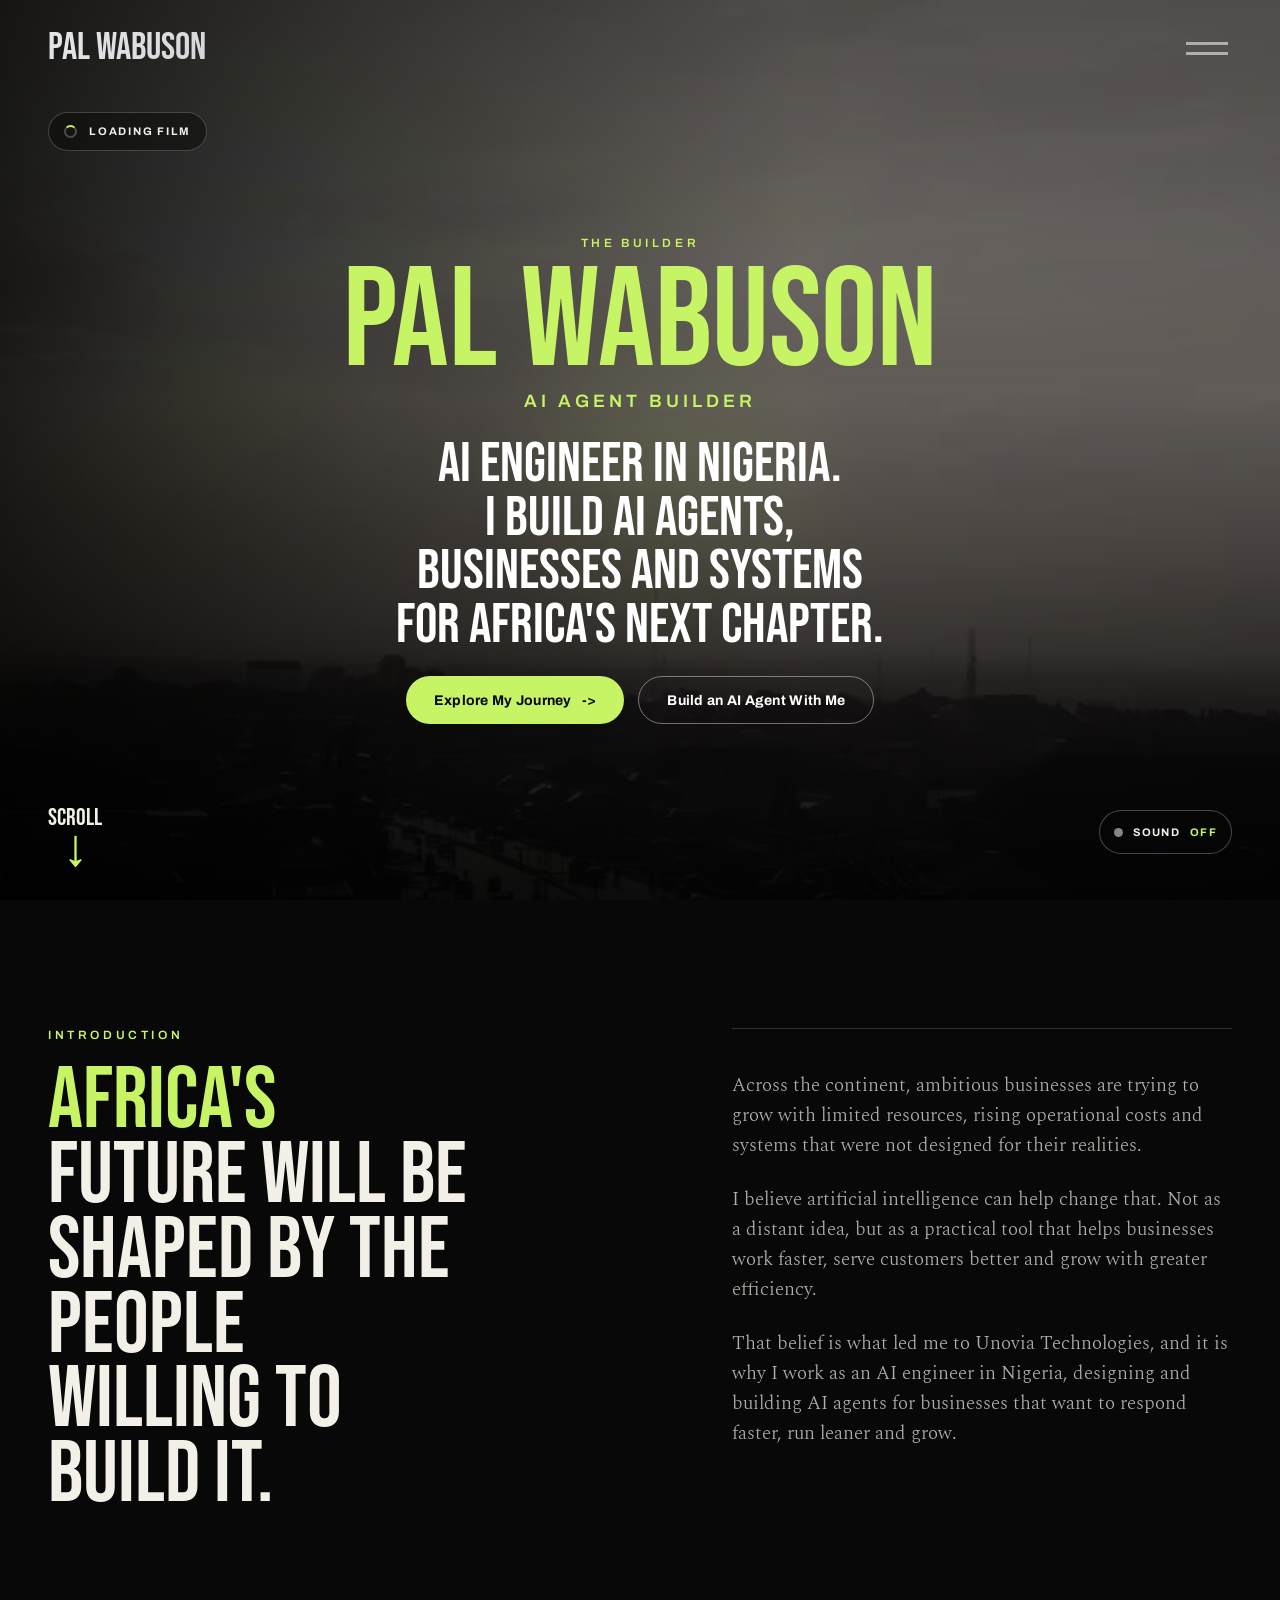
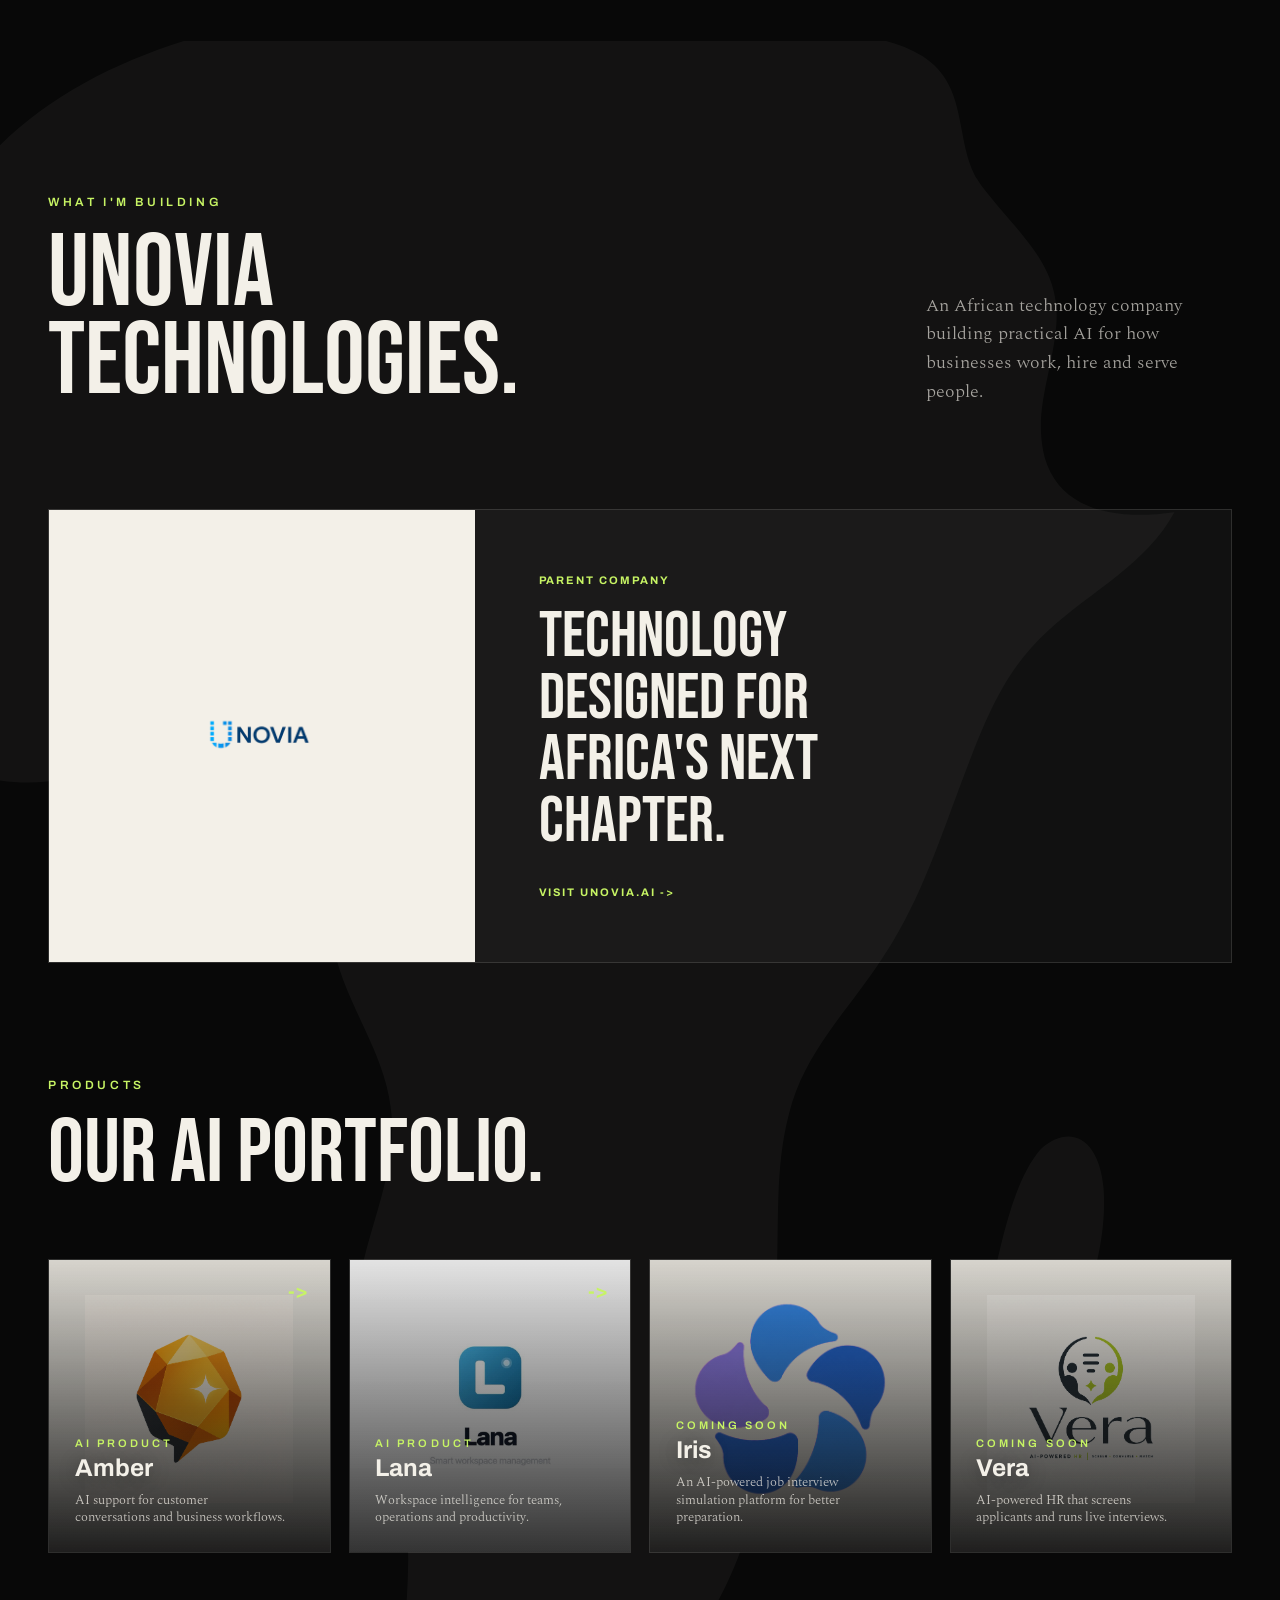
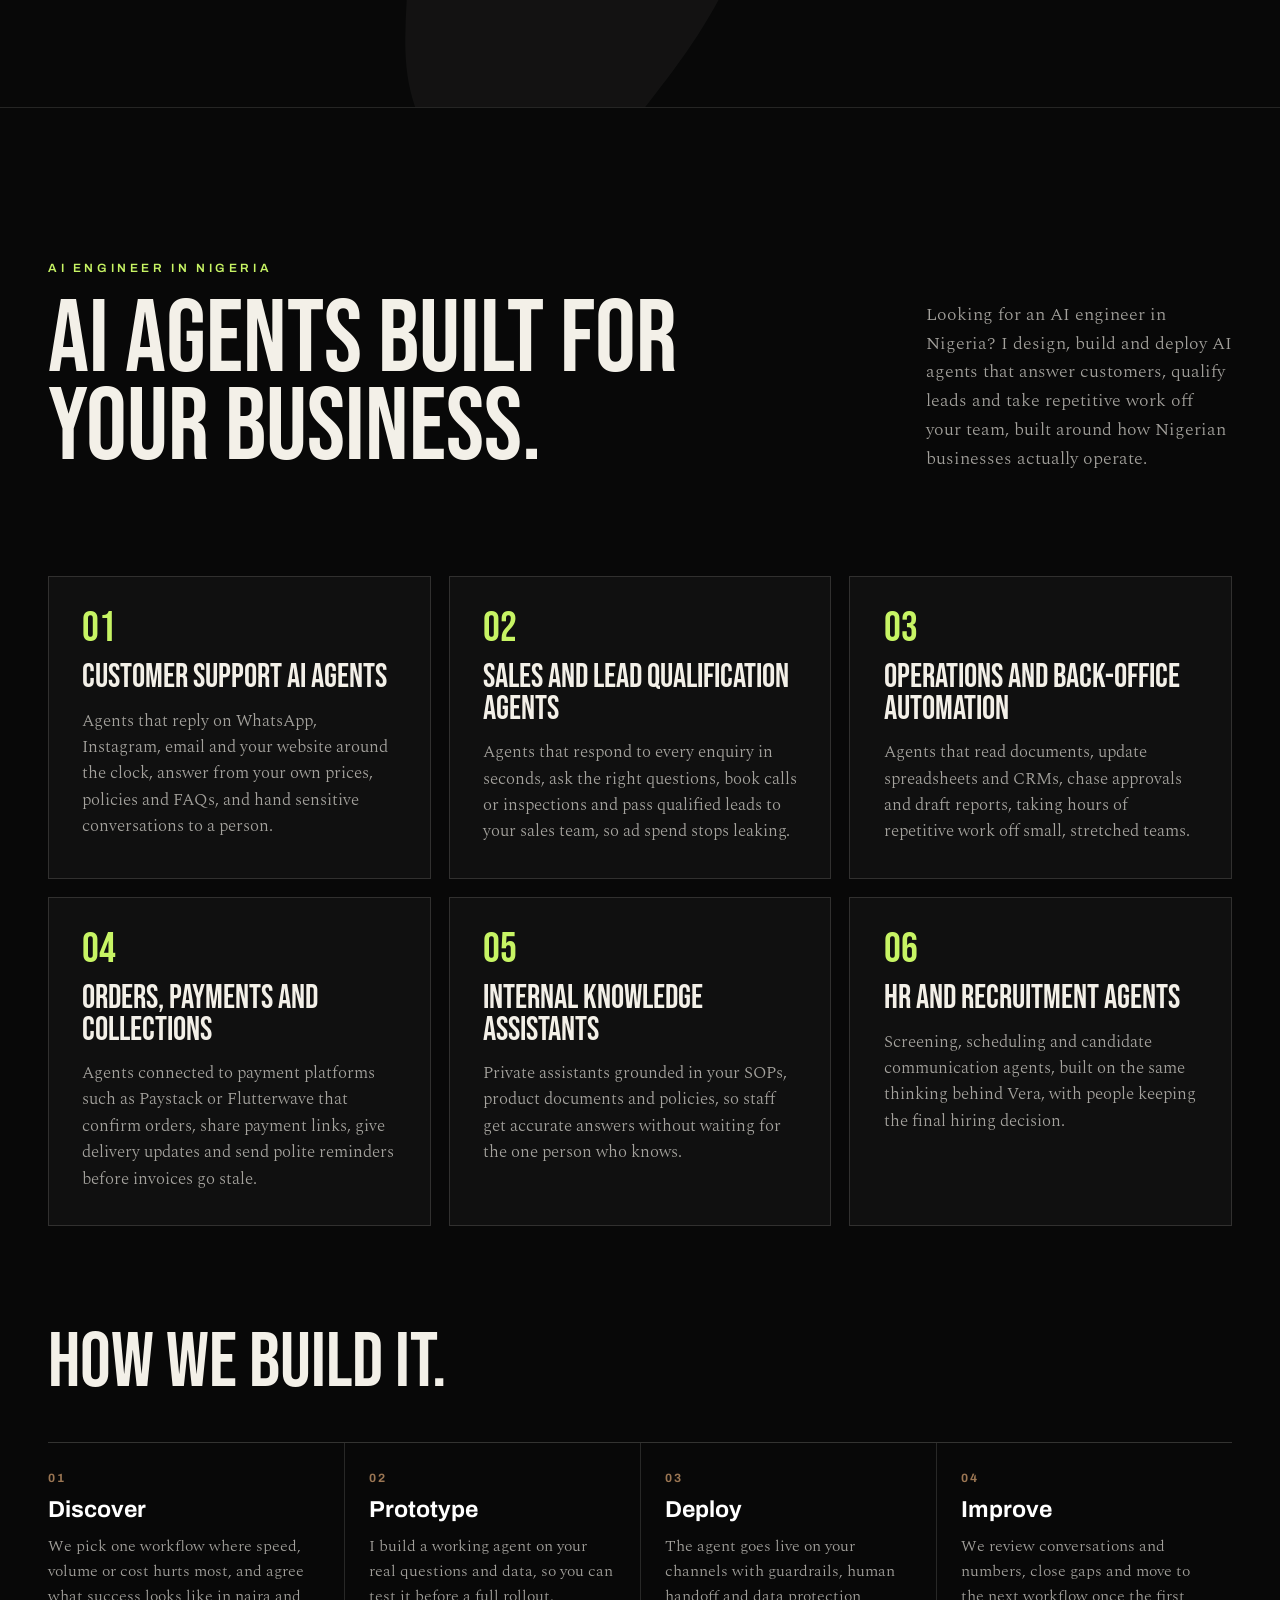
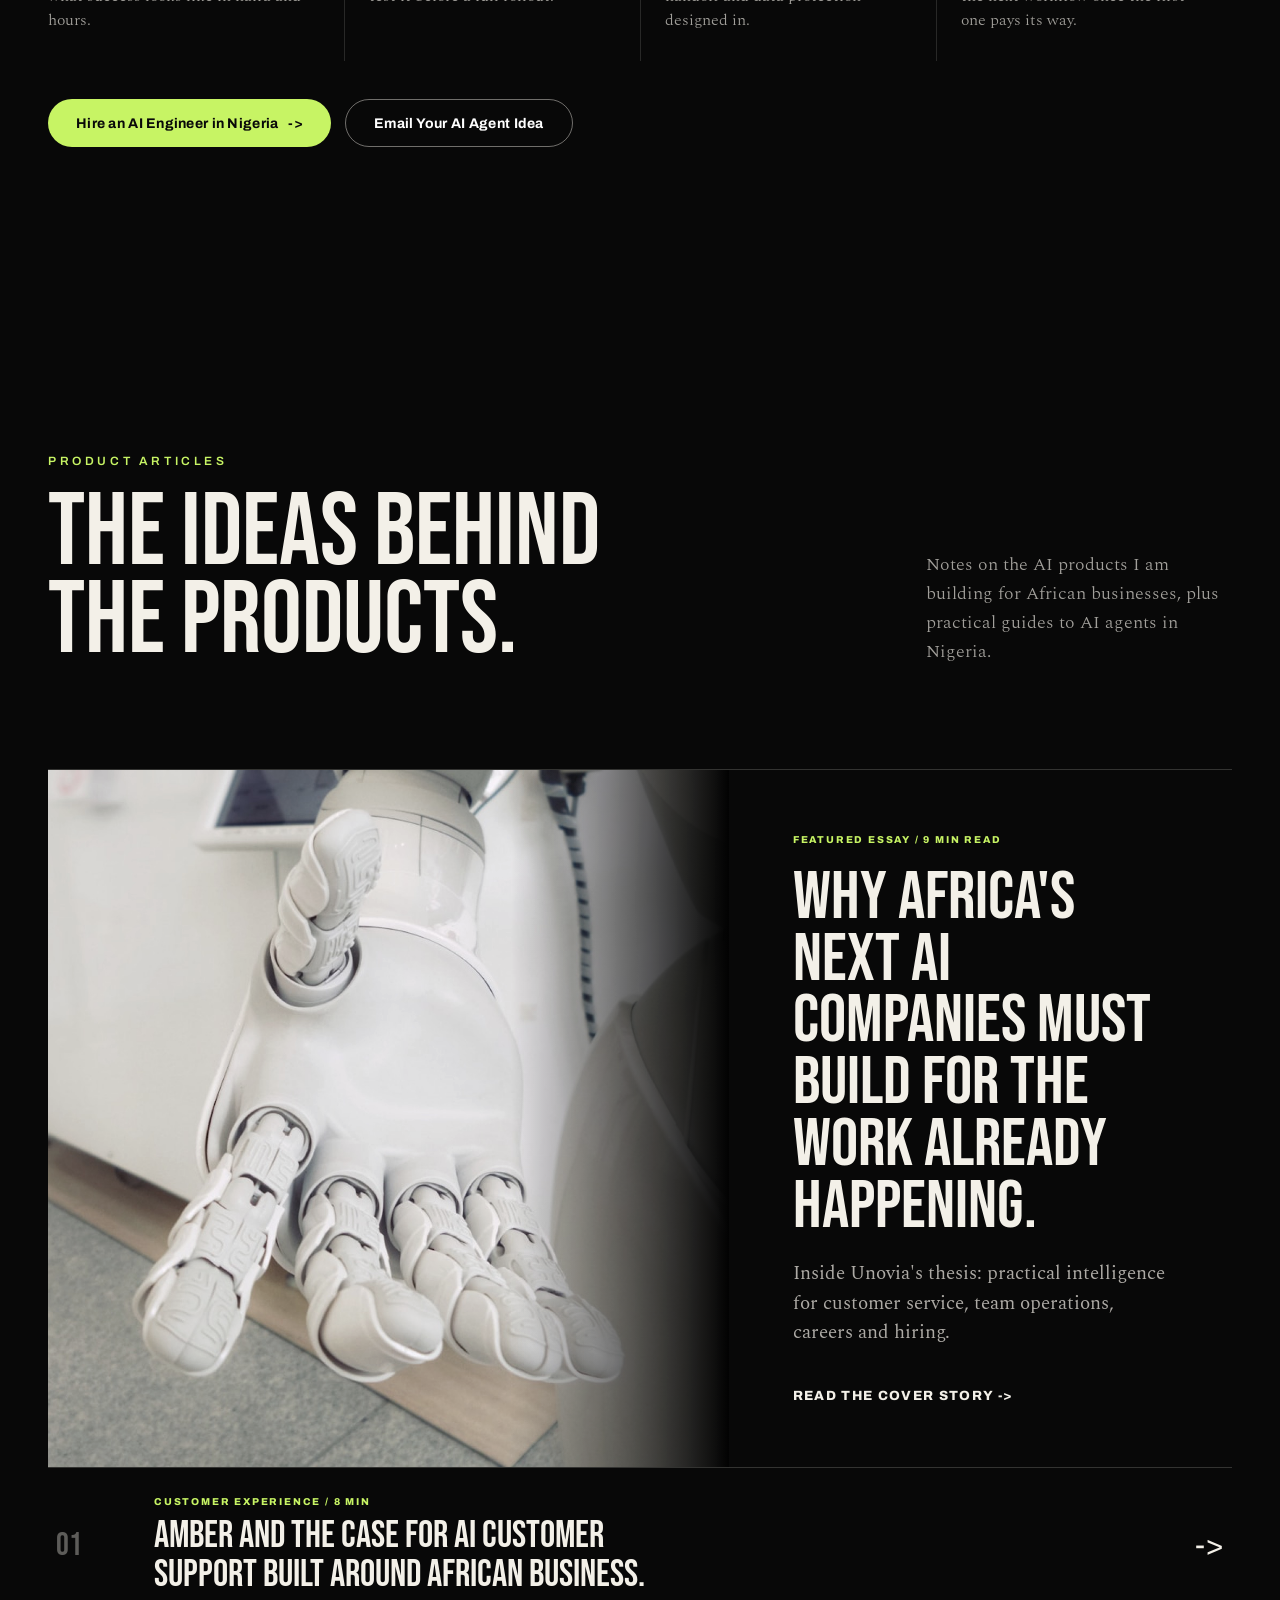
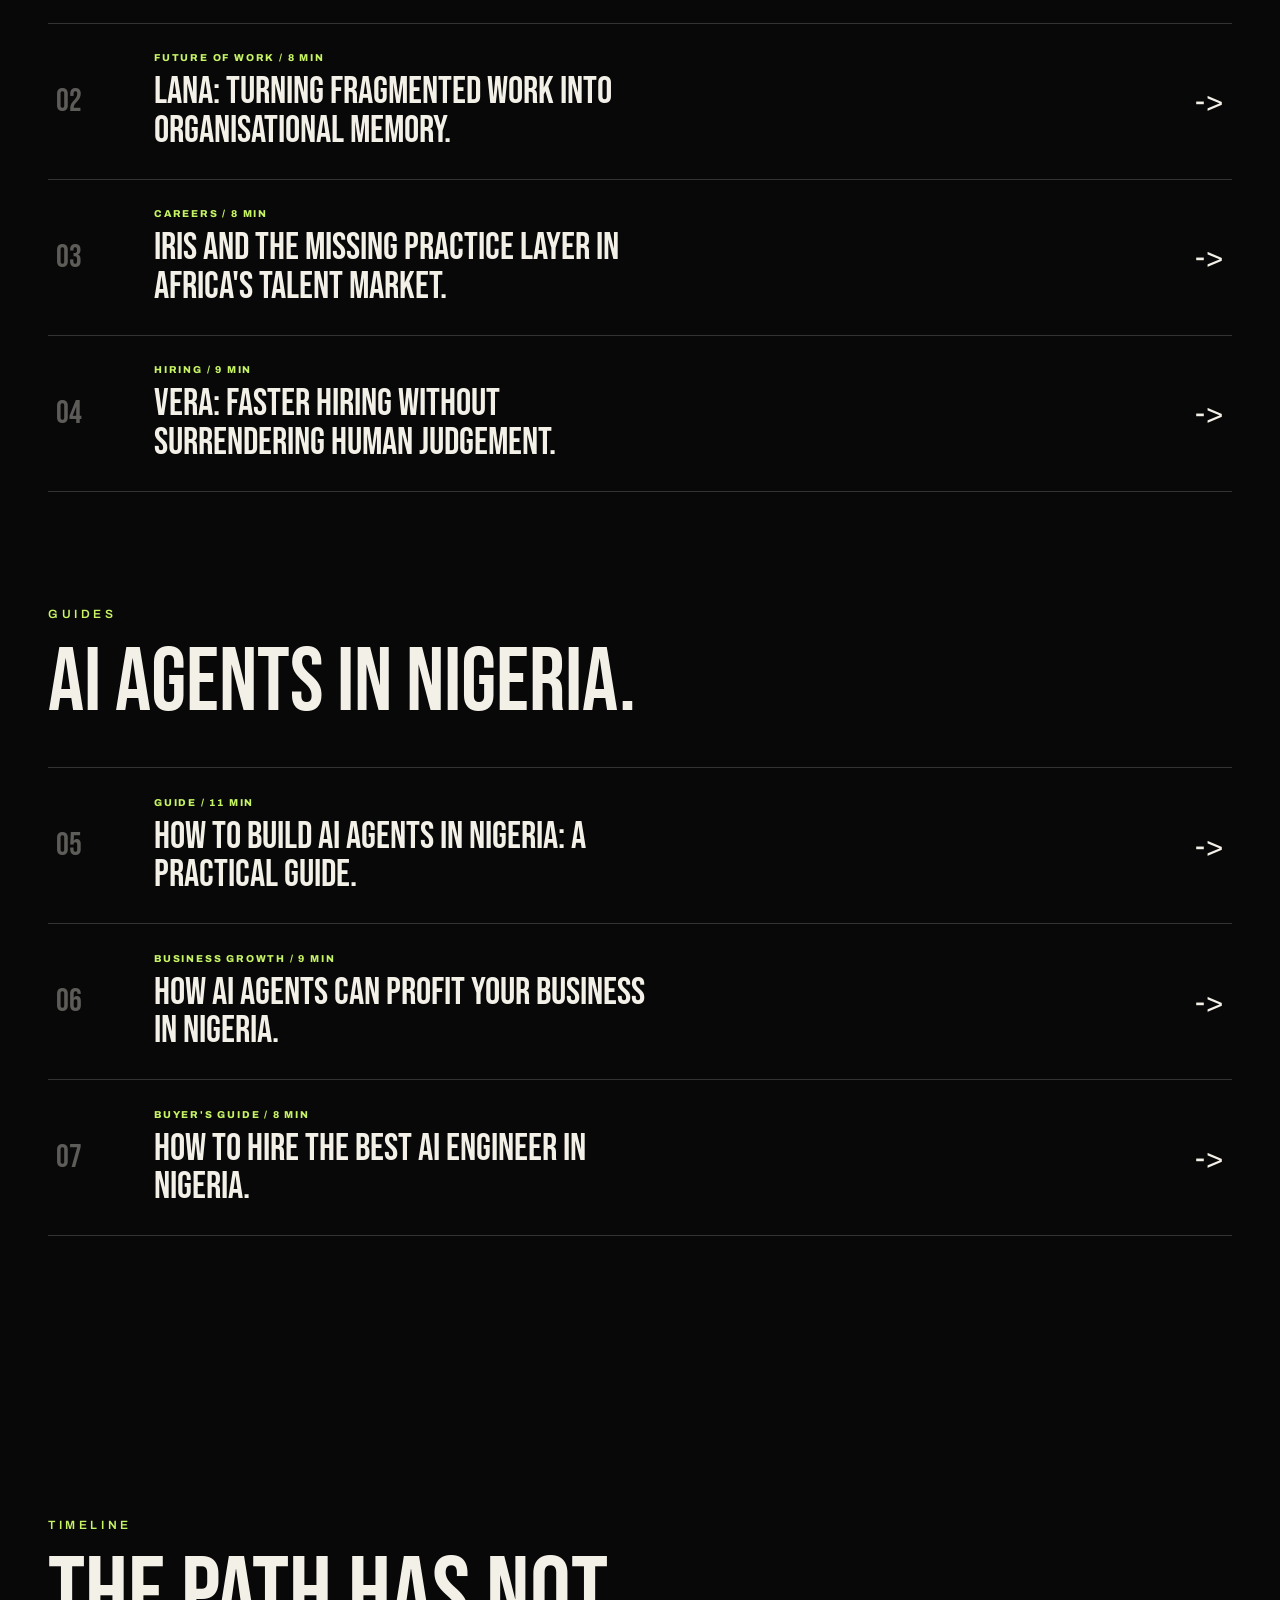
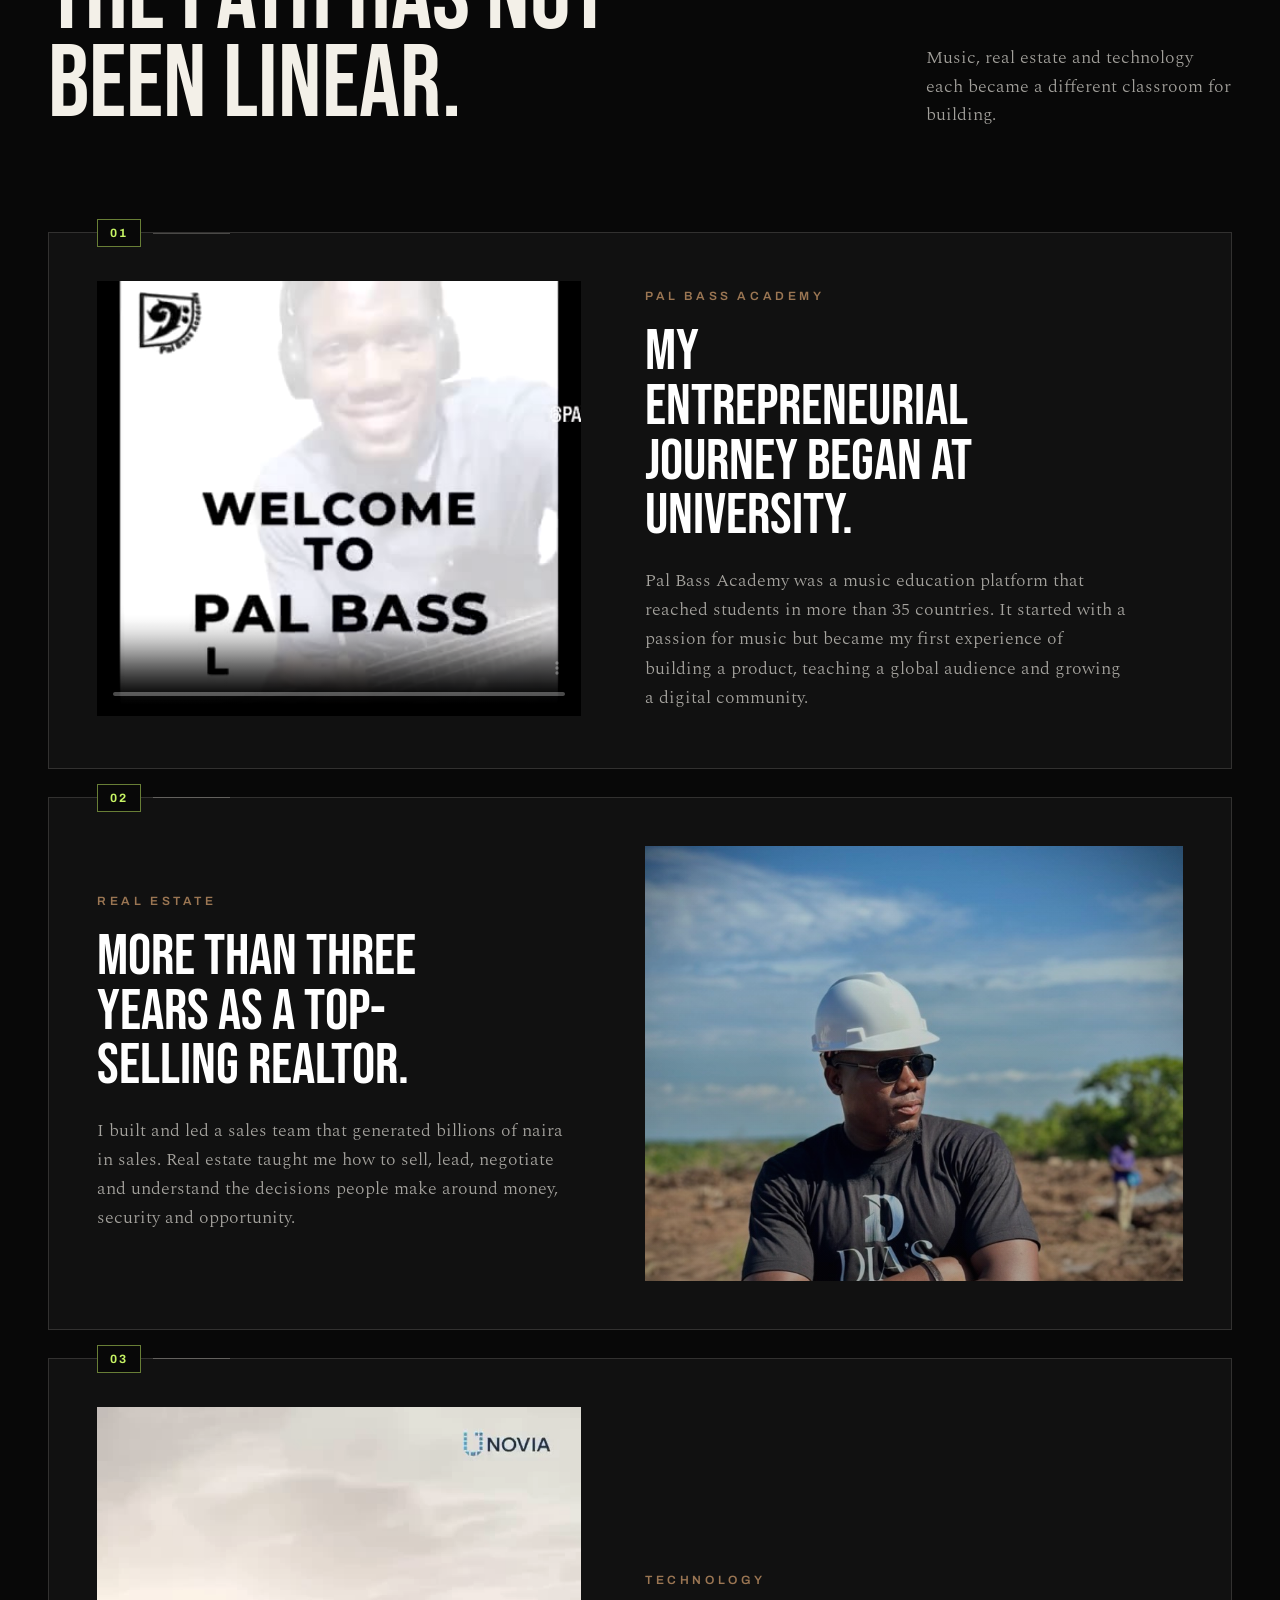
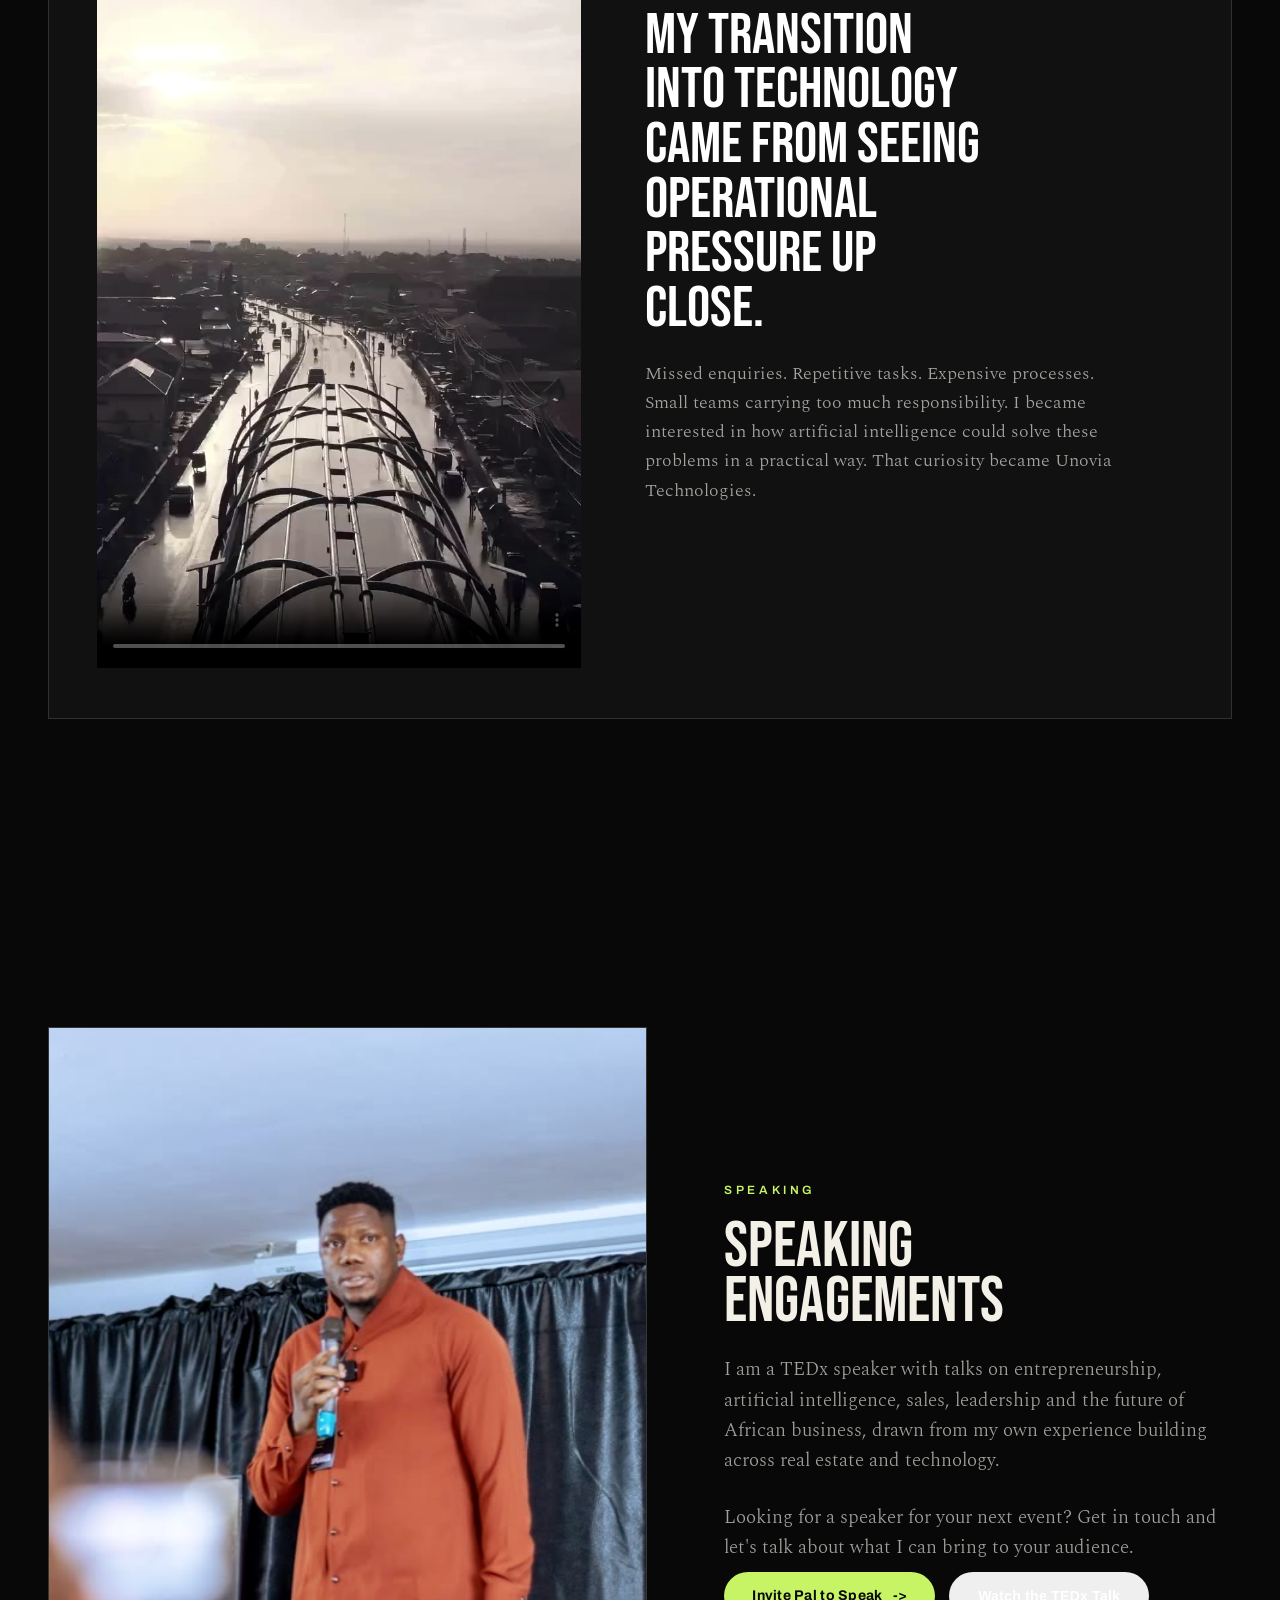
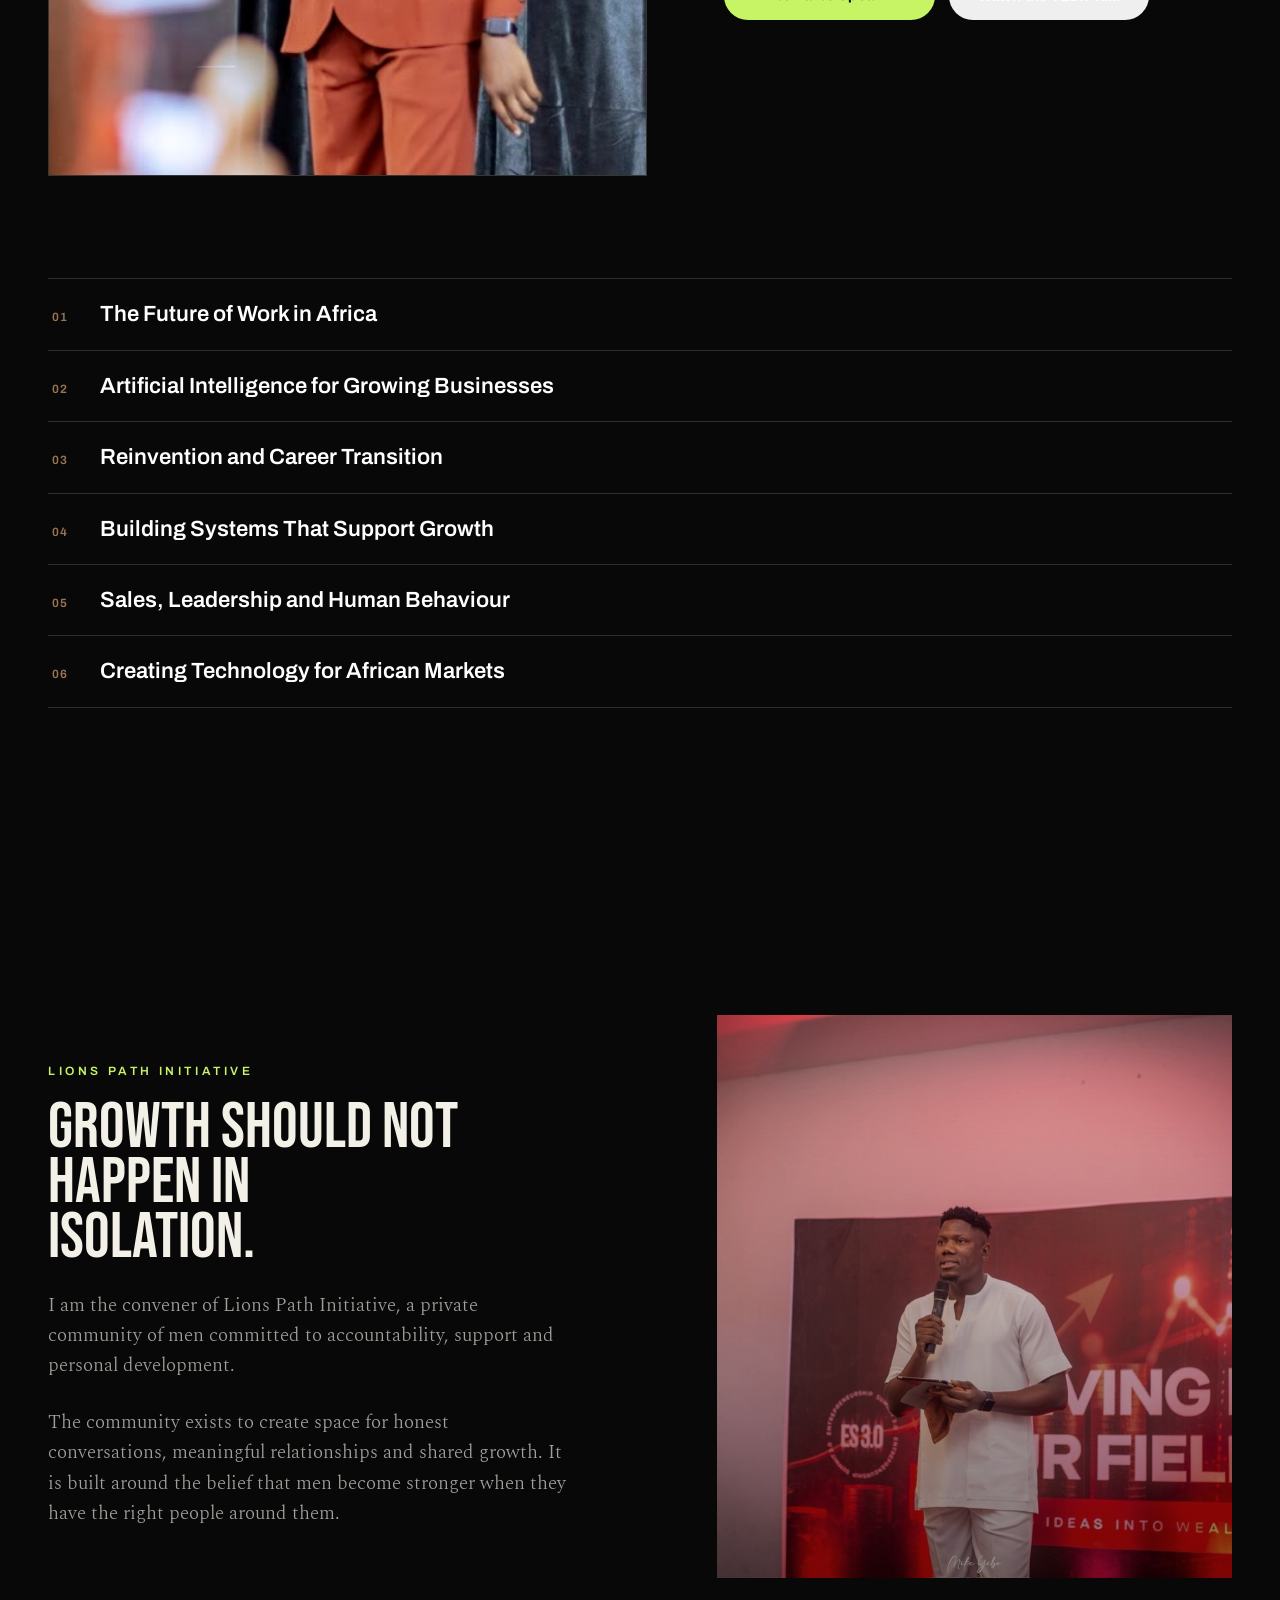
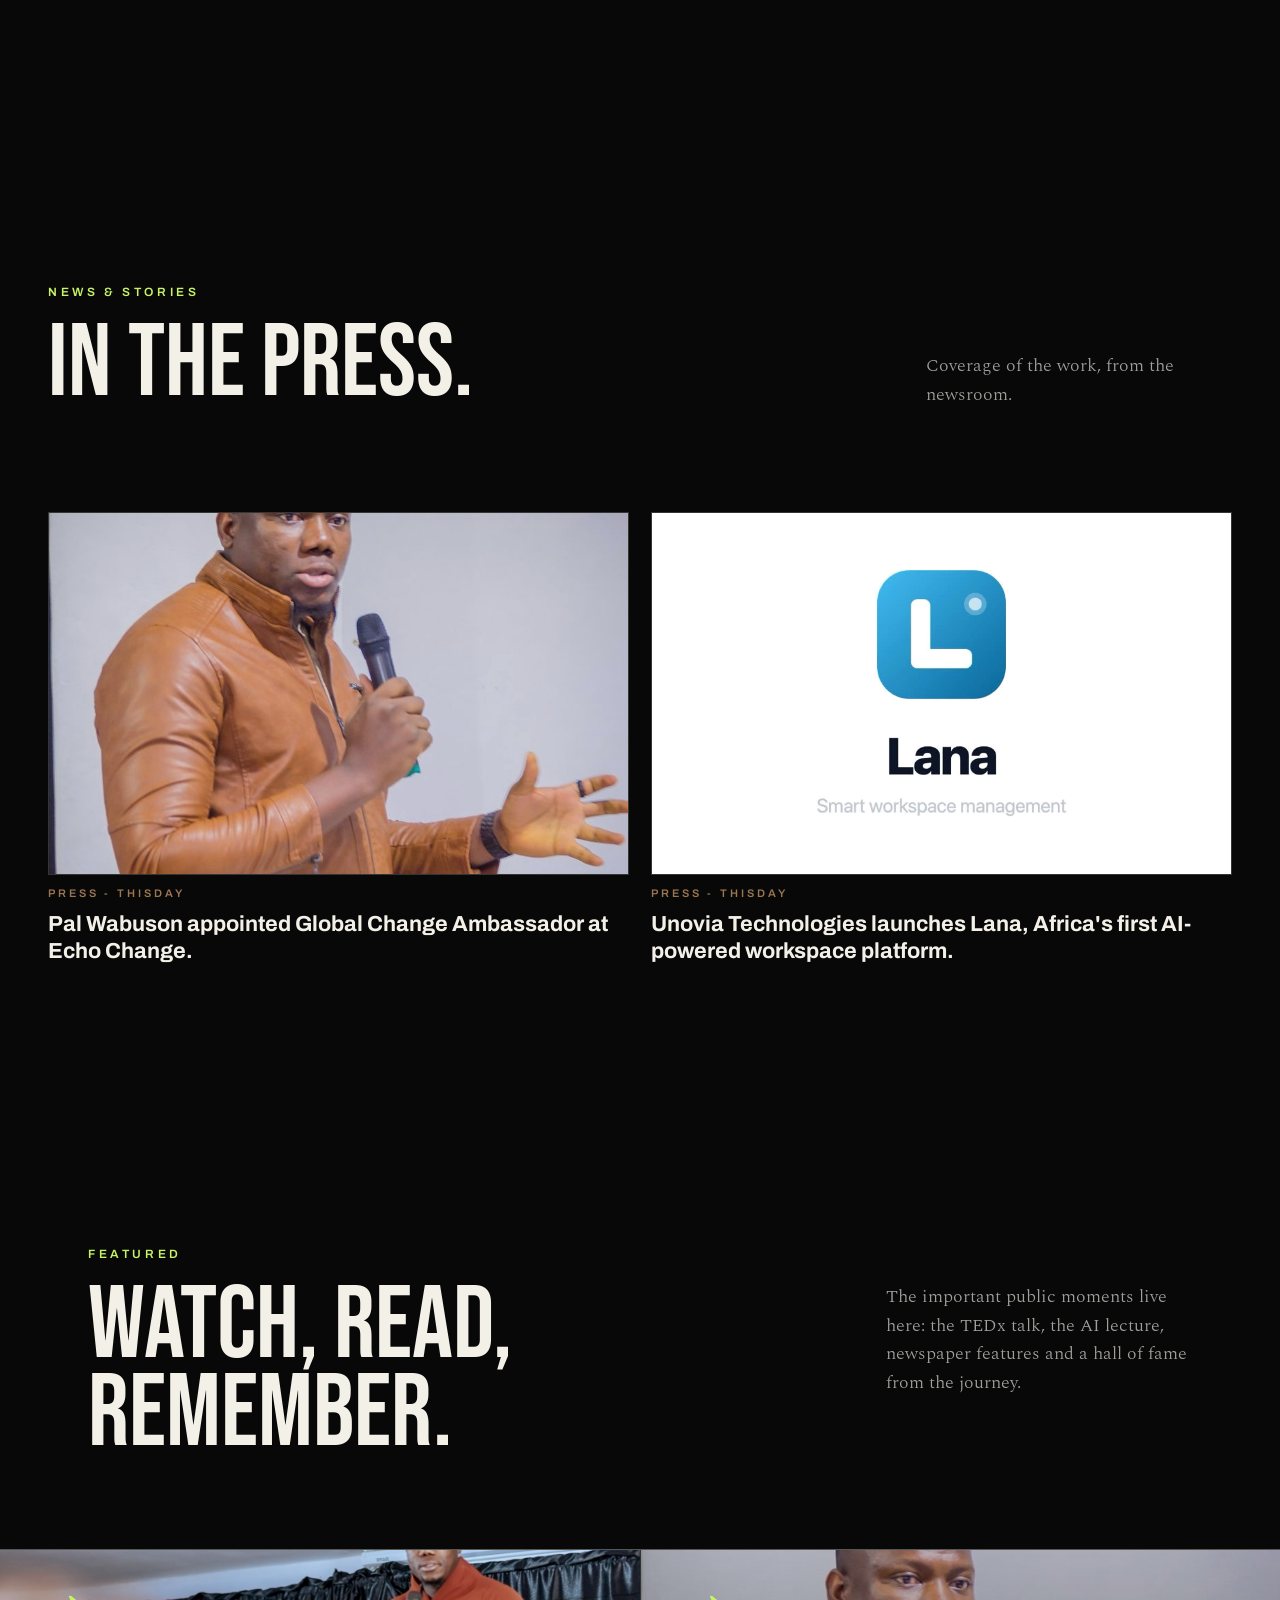
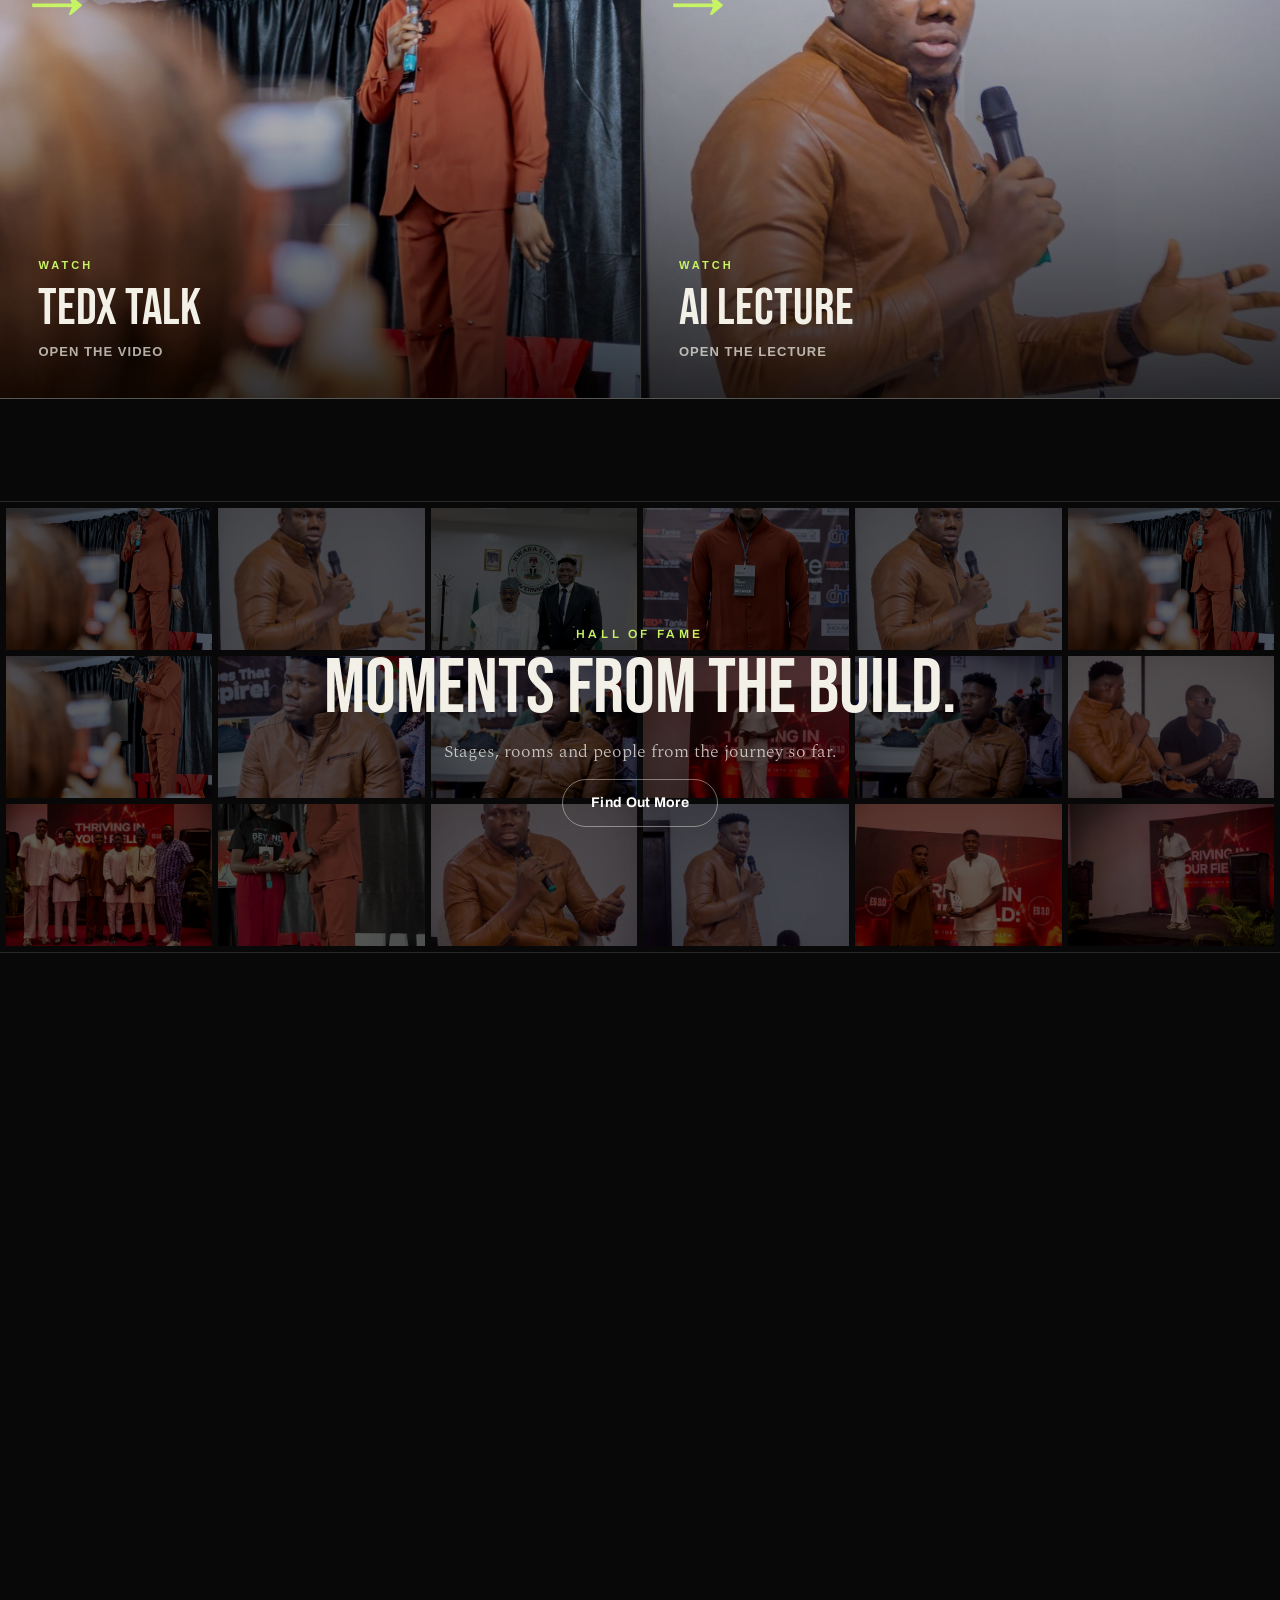
==== index.html @ 67b504f7 "Position site for AI engineer in Nigeria searches - Retarget homepage title, description, social tag" ====
<!doctype html>
<html lang="en">
  <head>
    <meta charset="utf-8">
    <meta name="viewport" content="width=device-width, initial-scale=1">
    <meta name="description" content="Pal Wabuson is an AI engineer in Nigeria and founder of Unovia Technologies, building AI agents that answer customers, automate work and help businesses grow.">
    <title>Pal Wabuson | AI Engineer in Nigeria Building AI Agents</title>
    <link rel="canonical" href="https://palwabuson.com/">
    <meta name="robots" content="index, follow, max-image-preview:large">
    <meta name="author" content="Pal Wabuson">

    <link rel="icon" type="image/png" sizes="32x32" href="/assets/icons/favicon-32x32.png">
    <link rel="icon" type="image/png" sizes="16x16" href="/assets/icons/favicon-16x16.png">
    <link rel="apple-touch-icon" sizes="180x180" href="/assets/icons/apple-touch-icon.png">
    <link rel="manifest" href="/site.webmanifest">
    <meta name="theme-color" content="#080808">

    <meta property="og:type" content="website">
    <meta property="og:site_name" content="Pal Wabuson">
    <meta property="og:locale" content="en_NG">
    <meta property="og:url" content="https://palwabuson.com/">
    <meta property="og:title" content="Pal Wabuson | AI Engineer in Nigeria Building AI Agents">
    <meta property="og:description" content="AI engineer in Nigeria and founder of Unovia Technologies. I build AI agents that answer customers, automate work and help African businesses grow.">
    <meta property="og:image" content="https://palwabuson.com/assets/og-image.jpg">
    <meta property="og:image:width" content="1200">
    <meta property="og:image:height" content="630">

    <meta name="twitter:card" content="summary_large_image">
    <meta name="twitter:title" content="Pal Wabuson | AI Engineer in Nigeria Building AI Agents">
    <meta name="twitter:description" content="AI engineer in Nigeria and founder of Unovia Technologies. I build AI agents that answer customers, automate work and help African businesses grow.">
    <meta name="twitter:image" content="https://palwabuson.com/assets/og-image.jpg">

    <link rel="preload" as="image" href="./assets/media/posters/pal-ai-poster.jpg">
    <link rel="preconnect" href="https://fonts.googleapis.com">
    <link rel="preconnect" href="https://fonts.gstatic.com" crossorigin>
    <link href="https://fonts.googleapis.com/css2?family=Archivo:wght@400;500;600;700;800;900&family=Bebas+Neue&family=Spectral:ital,wght@0,300;0,400;0,500;1,300;1,400&display=swap" rel="stylesheet">
    <link rel="stylesheet" href="./styles.css?v=20261012-ai-seo">

    <script type="application/ld+json">
    {
      "@context": "https://schema.org",
      "@graph": [
        {
          "@type": "WebSite",
          "@id": "https://palwabuson.com/#website",
          "url": "https://palwabuson.com/",
          "name": "Pal Wabuson",
          "description": "Pal Wabuson, AI engineer in Nigeria and founder of Unovia Technologies.",
          "inLanguage": "en-NG",
          "publisher": { "@id": "https://palwabuson.com/#person" }
        },
        {
          "@type": "Person",
          "@id": "https://palwabuson.com/#person",
          "name": "Pal Wabuson",
          "url": "https://palwabuson.com/",
          "image": "https://palwabuson.com/assets/og-image.jpg",
          "email": "mailto:hello@palwabuson.com",
          "jobTitle": "AI Engineer and Founder, Unovia Technologies",
          "description": "AI engineer in Nigeria, AI agent builder, entrepreneur, TEDx speaker and founder of Unovia Technologies, building AI products and AI agents for Nigerian and African businesses.",
          "address": { "@type": "PostalAddress", "addressCountry": "NG" },
          "knowsAbout": [
            "Artificial intelligence",
            "AI agents",
            "AI agent development",
            "Large language models",
            "Conversational AI",
            "WhatsApp automation",
            "AI customer support",
            "Business process automation",
            "AI for small and medium businesses",
            "AI adoption in Nigeria",
            "AI in Africa"
          ],
          "makesOffer": {
            "@type": "Offer",
            "itemOffered": {
              "@type": "Service",
              "@id": "https://palwabuson.com/ai-engineer-nigeria.html#service",
              "name": "AI agent development in Nigeria",
              "url": "https://palwabuson.com/ai-engineer-nigeria.html"
            }
          },
          "worksFor": { "@id": "https://palwabuson.com/#unovia" },
          "sameAs": [
            "https://www.linkedin.com/in/pal-wabuson-948168234/"
          ],
          "subjectOf": [
            {
              "@type": "NewsArticle",
              "headline": "Pal Wabuson appointed Global Change Ambassador at Echo Change to champion youth leadership",
              "url": "https://www.thisdaylive.com/2026/04/18/pal-wabuson-appointed-global-change-ambassador-at-echo-change-to-champion-youth-leadership/",
              "publisher": { "@type": "Organization", "name": "ThisDay" }
            },
            {
              "@type": "NewsArticle",
              "headline": "Unovia Technologies launches Lana, Africa's first AI-powered workspace management platform",
              "url": "https://www.thisdaylive.com/2026/06/01/unovia-technologies-launches-lana-africas-first-ai-powered-workspace-management-platform/",
              "publisher": { "@type": "Organization", "name": "ThisDay" }
            }
          ]
        },
        {
          "@type": "Organization",
          "@id": "https://palwabuson.com/#unovia",
          "name": "Unovia Technologies",
          "url": "https://unovia.ai",
          "logo": "https://palwabuson.com/assets/brand/unovia-logo.png",
          "founder": { "@id": "https://palwabuson.com/#person" },
          "areaServed": [
            { "@type": "Country", "name": "Nigeria" },
            { "@type": "Place", "name": "Africa" }
          ]
        }
      ]
    }
    </script>
    <script type="application/ld+json">
{
  "@context": "https://schema.org",
  "@type": "FAQPage",
  "@id": "https://palwabuson.com/#faq",
  "mainEntity": [
    {
      "@type": "Question",
      "name": "Who is Pal Wabuson?",
      "acceptedAnswer": {
        "@type": "Answer",
        "text": "Pal Wabuson is an AI engineer and entrepreneur in Nigeria, and the founder of Unovia Technologies, the company behind the AI products Amber, Lana, Iris and Vera. Pal designs and builds AI agents for businesses, speaks on artificial intelligence and African business as a TEDx speaker, and previously led a real estate sales team that generated billions of naira in sales."
      }
    },
    {
      "@type": "Question",
      "name": "I need an AI engineer in Nigeria. Can you help?",
      "acceptedAnswer": {
        "@type": "Answer",
        "text": "Yes. I work with founders, SMEs and established companies to design, build and deploy AI agents for customer support, sales, operations and HR. Send a short note about the workflow you want to improve to hello@palwabuson.com, or read how I work with businesses as an AI engineer in Nigeria."
      }
    },
    {
      "@type": "Question",
      "name": "How can AI agents make my business in Nigeria more profitable?",
      "acceptedAnswer": {
        "@type": "Answer",
        "text": "AI agents add profit in four main ways: they capture leads that would otherwise go unanswered, especially at night and on weekends; they respond in seconds, which lifts conversion; they take repetitive work off your team so people can focus on selling and serving; and they reduce leakage from slow follow-up on orders and payments. Start with the workflow where missed messages or manual work already costs you money. Read the full guide: how AI agents can profit your business in Nigeria."
      }
    },
    {
      "@type": "Question",
      "name": "How do I build an AI agent in Nigeria?",
      "acceptedAnswer": {
        "@type": "Answer",
        "text": "Start with one clear job, such as answering WhatsApp enquiries or booking appointments. Map how that work is done today, choose the channel your customers already use, connect the agent to your real information and tools, set rules for when it must hand over to a person, and test it on real conversations before launch. Nigerian businesses also need to plan for dollar-priced AI services, unreliable power and connectivity, local languages and the Nigeria Data Protection Act 2023. The step-by-step version is in how to build AI agents in Nigeria."
      }
    },
    {
      "@type": "Question",
      "name": "How much does it cost to build an AI agent in Nigeria?",
      "acceptedAnswer": {
        "@type": "Answer",
        "text": "It depends on the job, the channels and the systems the agent must connect to. A focused agent for one workflow costs far less than a company-wide system. Budget for three things: the build, running costs such as AI model usage and WhatsApp messaging fees, which are often billed in dollars, and ongoing improvement. Every project should be scoped against a measurable result before you commit."
      }
    },
    {
      "@type": "Question",
      "name": "How do I choose the best AI engineer in Nigeria?",
      "acceptedAnswer": {
        "@type": "Answer",
        "text": "Look for someone who has shipped AI products that real customers use, understands your business model and not only the technology, designs for Nigerian realities such as WhatsApp-first customers and data protection law, and can show how success will be measured. Be wary of anyone who promises an agent will fully replace your staff or cannot explain ongoing costs. See the full checklist in how to hire the best AI engineer in Nigeria."
      }
    },
    {
      "@type": "Question",
      "name": "Will an AI agent replace my staff?",
      "acceptedAnswer": {
        "@type": "Answer",
        "text": "It should not be designed to. The strongest results come from agents that handle repetitive, high-volume work while people handle judgement, relationships and exceptions. A good agent knows when to hand a conversation to a human, and your team gets more time for the work that grows the business."
      }
    },
    {
      "@type": "Question",
      "name": "Do you work with businesses outside Nigeria?",
      "acceptedAnswer": {
        "@type": "Answer",
        "text": "Yes. My focus is businesses in Nigeria and across Africa, and AI agent projects can be delivered remotely, so location is rarely a barrier."
      }
    }
  ]
}
    </script>
  </head>
  <body>
    <nav class="site-nav" aria-label="Primary navigation">
      <a class="brand" href="#top">Pal Wabuson</a>
      <button class="menu-toggle" type="button" aria-label="Open menu" aria-expanded="false" aria-controls="nav-links">
        <span></span>
        <span></span>
      </button>
      <div class="nav-links" id="nav-links">
        <a class="navlink" href="#ai-services">AI Agents</a>
        <a class="navlink" href="#featured">Featured</a>
        <a class="navlink" href="#articles">Articles</a>
        <a class="navlink" href="#journey">Timeline</a>
        <a class="navlink" href="#news">News</a>
        <a class="navlink" href="#media">Media</a>
        <a class="navlink" href="#speaking">Speaking</a>
        <a class="navlink" href="#contact">Contact</a>
      </div>
    </nav>

    <main>
      <header class="hero" id="top">
        <video class="hero-video parallax" src="./assets/media/pal-ai.mp4" poster="./assets/media/posters/pal-ai-poster.jpg" autoplay muted loop playsinline preload="metadata" data-parallax="0.08"></video>
        <div class="hero-loader" role="status" aria-live="polite">
          <span></span>
          <strong>Loading film</strong>
        </div>
        <div class="hero-shade"></div>
        <div class="hero-content">
          <div class="hero-name-wrap reveal in">
            <p class="eyebrow lime">The Builder</p>
            <h1 class="hero-name">Pal Wabuson</h1>
            <p class="hero-roles" aria-label="AI Engineer in Nigeria. AI Agent Builder. Founder of Unovia Technologies. Entrepreneur. TEDx Speaker. Convener, Lions Path Initiative.">
              <span class="role-swap" id="role-swap" aria-hidden="true">AI Engineer</span>
            </p>
            <p class="hero-statement">AI engineer in Nigeria. I build AI agents, businesses and systems for Africa's next chapter.</p>
            <div class="button-row centered hero-actions">
              <a class="button button-lime" href="#journey">Explore My Journey <span aria-hidden="true">-></span></a>
              <a class="button button-outline" href="#ai-services">Build an AI Agent With Me</a>
            </div>
            <button class="hero-sound" type="button" aria-label="Turn intro video sound on" aria-pressed="false">
              <span>Sound</span>
              <strong>Off</strong>
            </button>
            <a class="scroll-cue" href="#intro" aria-label="Scroll to introduction">
              <span>Scroll</span>
              <span aria-hidden="true">↓</span>
            </a>
          </div>
        </div>
      </header>

      <section class="section dark intro story-manifesto copy-intro" id="intro">
        <div class="wrap intro-composition">
          <div>
            <p class="eyebrow lime reveal">Introduction</p>
            <h2 class="story-title reveal">Africa's future will be shaped by the people willing to build it.</h2>
          </div>
          <div class="intro-copy-block reveal d1">
            <p>Across the continent, ambitious businesses are trying to grow with limited resources, rising operational costs and systems that were not designed for their realities.</p>
            <p>I believe artificial intelligence can help change that. Not as a distant idea, but as a practical tool that helps businesses work faster, serve customers better and grow with greater efficiency.</p>
            <p>That belief is what led me to Unovia Technologies, and it is why I work as an AI engineer in Nigeria, designing and building AI agents for businesses that want to respond faster, run leaner and grow.</p>
          </div>
        </div>
      </section>

      <section class="section dark featured-grid-section" id="featured">
        <div class="wrap">
          <div class="section-head">
            <div>
              <p class="eyebrow lime reveal">What I'm Building</p>
              <h2 class="section-title reveal d1">Unovia Technologies.</h2>
            </div>
            <p class="head-copy reveal d2">An African technology company building practical AI for how businesses work, hire and serve people.</p>
          </div>
          <a class="unovia-company-link reveal" href="https://unovia.ai" aria-label="Visit the Unovia Technologies website">
            <span class="unovia-company-logo"><img src="./assets/brand/unovia-logo.png" alt="Unovia Technologies"></span>
            <span class="unovia-company-copy">
              <small>Parent company</small>
              <strong>Technology designed for Africa's next chapter.</strong>
              <span>Visit unovia.ai <span aria-hidden="true">-></span></span>
            </span>
          </a>
          <div class="portfolio-heading reveal">
            <p class="eyebrow lime">Products</p>
            <h3>Our AI Portfolio.</h3>
          </div>
          <div class="featured-tiles">
            <a class="featured-tile logo-tile reveal" href="https://amber.unovia.ai" aria-label="Visit the Amber website" style="--tile-image: url('./assets/brand/amber-logo.png')">
              <span class="tile-kicker">AI Product</span>
              <strong>Amber</strong>
              <span class="tile-desc">AI support for customer conversations and business workflows.</span>
              <span class="tile-arrow" aria-hidden="true">-></span>
            </a>
            <a class="featured-tile reveal d1" href="https://lana.unovia.ai" aria-label="Visit the Lana website" style="--tile-image: url('./assets/brand/lana-logo.jpg')">
              <span class="tile-kicker">AI Product</span>
              <strong>Lana</strong>
              <span class="tile-desc">Workspace intelligence for teams, operations and productivity.</span>
              <span class="tile-arrow" aria-hidden="true">-></span>
            </a>
            <article class="featured-tile logo-tile coming-soon reveal d2" style="--tile-image: url('./assets/brand/iris-logo.png')">
              <span class="tile-kicker">Coming Soon</span>
              <strong>Iris</strong>
              <span class="tile-desc">An AI-powered job interview simulation platform for better preparation.</span>
            </article>
            <article class="featured-tile logo-tile coming-soon reveal" style="--tile-image: url('./assets/brand/vera-logo.png')">
              <span class="tile-kicker">Coming Soon</span>
              <strong>Vera</strong>
              <span class="tile-desc">AI-powered HR that screens applicants and runs live interviews.</span>
            </article>
          </div>
        </div>
      </section>

      <section class="section dark ai-services-section" id="ai-services" aria-labelledby="ai-services-title">
        <div class="wrap">
          <div class="section-head">
            <div>
              <p class="eyebrow lime reveal">AI Engineer in Nigeria</p>
              <h2 class="section-title reveal d1" id="ai-services-title">AI agents built for your business.</h2>
            </div>
            <p class="head-copy reveal d2">Looking for an AI engineer in Nigeria? I design, build and deploy AI agents that answer customers, qualify leads and take repetitive work off your team, built around how Nigerian businesses actually operate.</p>
          </div>
          <div class="service-grid">
            <article class="service-card reveal">
              <span class="service-num">01</span>
              <h3>Customer support AI agents</h3>
              <p>Agents that reply on WhatsApp, Instagram, email and your website around the clock, answer from your own prices, policies and FAQs, and hand sensitive conversations to a person.</p>
            </article>
            <article class="service-card reveal d1">
              <span class="service-num">02</span>
              <h3>Sales and lead qualification agents</h3>
              <p>Agents that respond to every enquiry in seconds, ask the right questions, book calls or inspections and pass qualified leads to your sales team, so ad spend stops leaking.</p>
            </article>
            <article class="service-card reveal d2">
              <span class="service-num">03</span>
              <h3>Operations and back-office automation</h3>
              <p>Agents that read documents, update spreadsheets and CRMs, chase approvals and draft reports, taking hours of repetitive work off small, stretched teams.</p>
            </article>
            <article class="service-card reveal">
              <span class="service-num">04</span>
              <h3>Orders, payments and collections</h3>
              <p>Agents connected to payment platforms such as Paystack or Flutterwave that confirm orders, share payment links, give delivery updates and send polite reminders before invoices go stale.</p>
            </article>
            <article class="service-card reveal d1">
              <span class="service-num">05</span>
              <h3>Internal knowledge assistants</h3>
              <p>Private assistants grounded in your SOPs, product documents and policies, so staff get accurate answers without waiting for the one person who knows.</p>
            </article>
            <article class="service-card reveal d2">
              <span class="service-num">06</span>
              <h3>HR and recruitment agents</h3>
              <p>Screening, scheduling and candidate communication agents, built on the same thinking behind Vera, with people keeping the final hiring decision.</p>
            </article>
          </div>
          <div class="process-block">
            <h3 class="process-title reveal">How we build it.</h3>
            <ol class="process-steps">
              <li class="reveal"><span>01</span><strong>Discover</strong><p>We pick one workflow where speed, volume or cost hurts most, and agree what success looks like in naira and hours.</p></li>
              <li class="reveal d1"><span>02</span><strong>Prototype</strong><p>I build a working agent on your real questions and data, so you can test it before a full rollout.</p></li>
              <li class="reveal d2"><span>03</span><strong>Deploy</strong><p>The agent goes live on your channels with guardrails, human handoff and data protection designed in.</p></li>
              <li class="reveal d3"><span>04</span><strong>Improve</strong><p>We review conversations and numbers, close gaps and move to the next workflow once the first one pays its way.</p></li>
            </ol>
          </div>
          <div class="button-row reveal">
            <a class="button button-lime" href="./ai-engineer-nigeria.html">Hire an AI Engineer in Nigeria <span aria-hidden="true">-></span></a>
            <a class="button button-outline" href="mailto:hello@palwabuson.com?subject=AI%20agent%20project%20enquiry">Email Your AI Agent Idea</a>
          </div>
        </div>
      </section>

      <section class="section dark articles-section" id="articles">
        <div class="wrap">
          <div class="section-head">
            <div>
              <p class="eyebrow lime reveal">Product Articles</p>
              <h2 class="section-title reveal d1">The ideas behind the products.</h2>
            </div>
            <p class="head-copy reveal d2">Notes on the AI products I am building for African businesses, plus practical guides to AI agents in Nigeria.</p>
          </div>
          <div class="article-library">
            <a class="article-lead reveal" href="./articles/unovia-technologies-ai-products-africa.html">
              <div class="article-lead-image" style="--story-image: url('./assets/brand/unovia-ai.jpg')"></div>
              <div class="article-lead-copy">
                <span class="article-label">Featured essay / 9 min read</span>
                <h3>Why Africa's next AI companies must build for the work already happening.</h3>
                <p>Inside Unovia's thesis: practical intelligence for customer service, team operations, careers and hiring.</p>
                <small>Read the cover story <span aria-hidden="true">-></span></small>
              </div>
            </a>
            <div class="article-index" aria-label="More product essays">
              <a class="article-row reveal" href="./articles/amber-ai-customer-support-africa.html">
                <span class="article-number">01</span>
                <span class="article-row-copy"><small>Customer experience / 8 min</small><strong>Amber and the case for AI customer support built around African business.</strong></span>
                <span class="article-row-arrow" aria-hidden="true">-></span>
              </a>
              <a class="article-row reveal d1" href="./articles/lana-ai-workspace-management-africa.html">
                <span class="article-number">02</span>
                <span class="article-row-copy"><small>Future of work / 8 min</small><strong>Lana: turning fragmented work into organisational memory.</strong></span>
                <span class="article-row-arrow" aria-hidden="true">-></span>
              </a>
              <a class="article-row reveal" href="./articles/iris-ai-job-interview-simulation-africa.html">
                <span class="article-number">03</span>
                <span class="article-row-copy"><small>Careers / 8 min</small><strong>Iris and the missing practice layer in Africa's talent market.</strong></span>
                <span class="article-row-arrow" aria-hidden="true">-></span>
              </a>
              <a class="article-row reveal d1" href="./articles/vera-ai-hr-screening-live-interviews-africa.html">
                <span class="article-number">04</span>
                <span class="article-row-copy"><small>Hiring / 9 min</small><strong>Vera: faster hiring without surrendering human judgement.</strong></span>
                <span class="article-row-arrow" aria-hidden="true">-></span>
              </a>
            </div>
          </div>
          <div class="portfolio-heading guides-heading reveal">
            <p class="eyebrow lime">Guides</p>
            <h3>AI agents in Nigeria.</h3>
          </div>
          <div class="article-index guide-index" aria-label="Guides to AI agents in Nigeria">
            <a class="article-row reveal" href="./articles/how-to-build-ai-agents-in-nigeria.html">
              <span class="article-number">05</span>
              <span class="article-row-copy"><small>Guide / 11 min</small><strong>How to build AI agents in Nigeria: a practical guide.</strong></span>
              <span class="article-row-arrow" aria-hidden="true">-></span>
            </a>
            <a class="article-row reveal d1" href="./articles/how-ai-agents-can-profit-your-business-in-nigeria.html">
              <span class="article-number">06</span>
              <span class="article-row-copy"><small>Business growth / 9 min</small><strong>How AI agents can profit your business in Nigeria.</strong></span>
              <span class="article-row-arrow" aria-hidden="true">-></span>
            </a>
            <a class="article-row reveal" href="./articles/how-to-hire-the-best-ai-engineer-in-nigeria.html">
              <span class="article-number">07</span>
              <span class="article-row-copy"><small>Buyer's guide / 8 min</small><strong>How to hire the best AI engineer in Nigeria.</strong></span>
              <span class="article-row-arrow" aria-hidden="true">-></span>
            </a>
          </div>
        </div>
      </section>

      <section class="section dark journey-section" id="journey">
        <div class="wrap">
          <div class="section-head">
            <div>
              <p class="eyebrow lime reveal">Timeline</p>
              <h2 class="section-title reveal d1">The path has not been linear.</h2>
            </div>
            <p class="head-copy reveal d2">Music, real estate and technology each became a different classroom for building.</p>
          </div>
          <div class="timeline">
            <article class="timeline-item journey-card reveal">
              <div class="timeline-marker" aria-hidden="true">
                <span class="timeline-num">01</span>
                <span class="timeline-line"></span>
              </div>
              <div class="journey-media">
                <video src="./assets/media/pal-bass-entrepreneurship.mp4" poster="./assets/media/posters/pal-bass-poster.jpg" muted loop playsinline controls preload="metadata"></video>
              </div>
              <div>
                <p class="eyebrow bronze">Pal Bass Academy</p>
                <h3>My entrepreneurial journey began at university.</h3>
                <p>Pal Bass Academy was a music education platform that reached students in more than 35 countries. It started with a passion for music but became my first experience of building a product, teaching a global audience and growing a digital community.</p>
              </div>
            </article>
            <article class="timeline-item journey-card reverse reveal">
              <div class="timeline-marker" aria-hidden="true">
                <span class="timeline-num">02</span>
                <span class="timeline-line"></span>
              </div>
              <div class="journey-media image-media real-estate-media" aria-hidden="true"></div>
              <div>
                <p class="eyebrow bronze">Real Estate</p>
                <h3>More than three years as a top-selling realtor.</h3>
                <p>I built and led a sales team that generated billions of naira in sales. Real estate taught me how to sell, lead, negotiate and understand the decisions people make around money, security and opportunity.</p>
              </div>
            </article>
            <article class="timeline-item journey-card reveal">
              <div class="timeline-marker" aria-hidden="true">
                <span class="timeline-num">03</span>
                <span class="timeline-line"></span>
              </div>
              <div class="journey-media">
                <video src="./assets/media/pal-ai.mp4" poster="./assets/media/posters/pal-ai-poster.jpg" muted loop playsinline controls preload="metadata"></video>
              </div>
              <div>
                <p class="eyebrow bronze">Technology</p>
                <h3>My transition into technology came from seeing operational pressure up close.</h3>
                <p>Missed enquiries. Repetitive tasks. Expensive processes. Small teams carrying too much responsibility. I became interested in how artificial intelligence could solve these problems in a practical way. That curiosity became Unovia Technologies.</p>
              </div>
            </article>
          </div>
        </div>
      </section>

      <section class="section dark speaking" id="speaking">
        <div class="wrap">
          <div class="speaking-layout">
            <div class="speaking-collage reveal">
              <div class="speaking-collage-photo main">
                <img src="./assets/media/tedx-cover-crop.jpg" alt="Pal Wabuson speaking on stage at TEDx Tanke" loading="lazy">
              </div>
            </div>
            <div class="speaking-copy">
              <p class="eyebrow lime reveal">Speaking</p>
              <h2 class="section-title mid reveal d1">Speaking Engagements</h2>
              <p class="head-copy wide reveal d2">I am a TEDx speaker with talks on entrepreneurship, artificial intelligence, sales, leadership and the future of African business, drawn from my own experience building across real estate and technology.</p>
              <p class="head-copy wide reveal d2">Looking for a speaker for your next event? Get in touch and let's talk about what I can bring to your audience.</p>
              <div class="button-row reveal d2">
                <a class="button button-lime" href="#contact">Invite Pal to Speak <span aria-hidden="true">-></span></a>
                <button class="button button-outline" type="button" data-story="featured-video">Watch the TEDx Talk</button>
              </div>
            </div>
          </div>
          <div class="talk-list" id="talks"></div>
        </div>
      </section>

      <section class="section dark community-section" id="lions-path">
        <div class="wrap community-grid">
          <div>
            <p class="eyebrow lime reveal">Lions Path Initiative</p>
            <h2 class="section-title mid reveal d1">Growth should not happen in isolation.</h2>
            <p class="head-copy wide reveal d2">I am the convener of Lions Path Initiative, a private community of men committed to accountability, support and personal development.</p>
            <p class="head-copy wide reveal d2">The community exists to create space for honest conversations, meaningful relationships and shared growth. It is built around the belief that men become stronger when they have the right people around them.</p>
          </div>
          <div class="community-photo reveal d1" aria-hidden="true"></div>
        </div>
      </section>

      <section class="section dark news-section" id="news">
        <div class="wrap">
          <div class="section-head">
            <div>
              <p class="eyebrow lime reveal">News &amp; Stories</p>
              <h2 class="section-title reveal d1">In the press.</h2>
            </div>
            <p class="head-copy reveal d2">Coverage of the work, from the newsroom.</p>
          </div>
          <div class="news-grid press-only">
            <a class="news-card reveal" href="https://www.thisdaylive.com/2026/04/18/pal-wabuson-appointed-global-change-ambassador-at-echo-change-to-champion-youth-leadership/" target="_blank" rel="noopener">
              <span class="news-thumb"><img src="./assets/media/ai-lecture-cover.JPG" alt="Pal Wabuson speaking at a public engagement" loading="lazy"></span>
              <span class="news-kicker">Press - ThisDay</span>
              <strong>Pal Wabuson appointed Global Change Ambassador at Echo Change.</strong>
            </a>
            <a class="news-card reveal d1" href="https://www.thisdaylive.com/2026/06/01/unovia-technologies-launches-lana-africas-first-ai-powered-workspace-management-platform/" target="_blank" rel="noopener">
              <span class="news-thumb"><img src="./assets/brand/lana-logo.jpg" alt="Lana by Unovia Technologies" loading="lazy"></span>
              <span class="news-kicker">Press - ThisDay</span>
              <strong>Unovia Technologies launches Lana, Africa's first AI-powered workspace platform.</strong>
            </a>
          </div>
        </div>
      </section>

      <section class="section dark media-story featured-section" id="media">
        <div class="wrap">
          <p class="eyebrow lime reveal">Featured</p>
          <div class="section-head compact">
            <h2 class="section-title reveal d1">Watch, read, remember.</h2>
            <p class="head-copy reveal d2">The important public moments live here: the TEDx talk, the AI lecture, newspaper features and a hall of fame from the journey.</p>
          </div>
        </div>
        <div class="story-portals featured-portals reveal d1">
          <button class="story-portal featured tedx-card" type="button" data-story="featured-video">
            <span class="portal-kicker">Watch</span>
            <strong>TEDx talk</strong>
            <small>Open the video</small>
          </button>
          <button class="story-portal ai-card" type="button" data-story="ai-lecture">
            <span class="portal-kicker">Watch</span>
            <strong>AI lecture</strong>
            <small>Open the lecture</small>
          </button>
        </div>
        <div class="tile-wall reveal d1">
          <div class="tile-wall-grid" id="tile-wall-grid" aria-hidden="true"></div>
          <div class="tile-wall-overlay">
            <p class="eyebrow lime">Hall of Fame</p>
            <h2 class="tile-wall-title">Moments from the build.</h2>
            <p class="tile-wall-copy">Stages, rooms and people from the journey so far.</p>
            <a class="button button-outline" href="#contact">Find Out More</a>
          </div>
        </div>
      </section>

      <section class="story-viewer" id="story-viewer" aria-hidden="true">
        <button class="story-close" type="button" aria-label="Close media story">×</button>
        <div class="story-panel active" data-panel="featured-video">
          <div class="story-panel-copy">
            <p class="eyebrow lime">TEDx Talk</p>
            <h2>The featured talk.</h2>
            <p>A public speaking moment from the journey, placed first because it sets the tone for the ideas behind the work.</p>
          </div>
          <div class="video-embed" data-youtube="VZuPwuIyPnk"></div>
        </div>
        <div class="story-panel" data-panel="ai-lecture">
          <div class="story-panel-copy">
            <p class="eyebrow lime">AI Lecture</p>
            <h2>Artificial intelligence, explained from the builder's side.</h2>
            <p>A lecture chapter for the ideas behind Unovia, Amber, Lana, Iris, Vera and intelligent systems for African businesses.</p>
          </div>
          <div class="video-embed" data-youtube="XKH4xb9HJGY"></div>
        </div>
      </section>

      <section class="section dark global-section" id="global">
        <div class="wrap global-card reveal">
          <div>
            <p class="eyebrow lime">Societal Contributions</p>
            <h2 class="section-title mid">Building change beyond business.</h2>
            <div class="contribution-list">
              <article class="contribution-item">
                <span>01</span>
                <div>
                  <h3>Echo Change</h3>
                  <p>I serve as a Global Change Ambassador, contributing to conversations and initiatives focused on leadership, youth development and positive social impact.</p>
                  <a class="text-link" href="https://www.thisdaylive.com/2026/04/18/pal-wabuson-appointed-global-change-ambassador-at-echo-change-to-champion-youth-leadership/" target="_blank" rel="noopener">Read the Feature <span aria-hidden="true">-></span></a>
                </div>
              </article>
              <article class="contribution-item">
                <span>02</span>
                <div>
                  <h3>Lions Path Initiative</h3>
                  <p>I convene a private community of men committed to accountability, support, honest conversations and shared personal development.</p>
                  <a class="text-link" href="#lions-path">Explore Lions Path <span aria-hidden="true">-></span></a>
                </div>
              </article>
            </div>
          </div>
          <figure class="global-image">
            <img src="./assets/media/ai-lecture-cover.JPG" alt="Pal Wabuson speaking during a global engagement" loading="lazy">
          </figure>
        </div>
      </section>

      <section class="section dark faq-section" id="faq" aria-labelledby="faq-title">
        <div class="wrap">
          <div class="section-head">
            <div>
              <p class="eyebrow lime reveal">FAQ</p>
              <h2 class="section-title reveal d1" id="faq-title">AI agents in Nigeria, answered.</h2>
            </div>
            <p class="head-copy reveal d2">Straight answers to the questions business owners ask before hiring an AI engineer.</p>
          </div>
          <div class="faq-list reveal">
            <details class="faq-item" open>
              <summary>Who is Pal Wabuson?</summary>
              <div class="faq-answer"><p>Pal Wabuson is an AI engineer and entrepreneur in Nigeria, and the founder of Unovia Technologies, the company behind the AI products Amber, Lana, Iris and Vera. Pal designs and builds AI agents for businesses, speaks on artificial intelligence and African business as a TEDx speaker, and previously led a real estate sales team that generated billions of naira in sales.</p></div>
            </details>
            <details class="faq-item">
              <summary>I need an AI engineer in Nigeria. Can you help?</summary>
              <div class="faq-answer"><p>Yes. I work with founders, SMEs and established companies to design, build and deploy AI agents for customer support, sales, operations and HR. Send a short note about the workflow you want to improve to <a href="mailto:hello@palwabuson.com?subject=AI%20agent%20project%20enquiry">hello@palwabuson.com</a>, or read <a href="./ai-engineer-nigeria.html">how I work with businesses as an AI engineer in Nigeria</a>.</p></div>
            </details>
            <details class="faq-item">
              <summary>How can AI agents make my business in Nigeria more profitable?</summary>
              <div class="faq-answer"><p>AI agents add profit in four main ways: they capture leads that would otherwise go unanswered, especially at night and on weekends; they respond in seconds, which lifts conversion; they take repetitive work off your team so people can focus on selling and serving; and they reduce leakage from slow follow-up on orders and payments. Start with the workflow where missed messages or manual work already costs you money. Read the full guide: <a href="./articles/how-ai-agents-can-profit-your-business-in-nigeria.html">how AI agents can profit your business in Nigeria</a>.</p></div>
            </details>
            <details class="faq-item">
              <summary>How do I build an AI agent in Nigeria?</summary>
              <div class="faq-answer"><p>Start with one clear job, such as answering WhatsApp enquiries or booking appointments. Map how that work is done today, choose the channel your customers already use, connect the agent to your real information and tools, set rules for when it must hand over to a person, and test it on real conversations before launch. Nigerian businesses also need to plan for dollar-priced AI services, unreliable power and connectivity, local languages and the Nigeria Data Protection Act 2023. The step-by-step version is in <a href="./articles/how-to-build-ai-agents-in-nigeria.html">how to build AI agents in Nigeria</a>.</p></div>
            </details>
            <details class="faq-item">
              <summary>How much does it cost to build an AI agent in Nigeria?</summary>
              <div class="faq-answer"><p>It depends on the job, the channels and the systems the agent must connect to. A focused agent for one workflow costs far less than a company-wide system. Budget for three things: the build, running costs such as AI model usage and WhatsApp messaging fees, which are often billed in dollars, and ongoing improvement. Every project should be scoped against a measurable result before you commit.</p></div>
            </details>
            <details class="faq-item">
              <summary>How do I choose the best AI engineer in Nigeria?</summary>
              <div class="faq-answer"><p>Look for someone who has shipped AI products that real customers use, understands your business model and not only the technology, designs for Nigerian realities such as WhatsApp-first customers and data protection law, and can show how success will be measured. Be wary of anyone who promises an agent will fully replace your staff or cannot explain ongoing costs. See the full checklist in <a href="./articles/how-to-hire-the-best-ai-engineer-in-nigeria.html">how to hire the best AI engineer in Nigeria</a>.</p></div>
            </details>
            <details class="faq-item">
              <summary>Will an AI agent replace my staff?</summary>
              <div class="faq-answer"><p>It should not be designed to. The strongest results come from agents that handle repetitive, high-volume work while people handle judgement, relationships and exceptions. A good agent knows when to hand a conversation to a human, and your team gets more time for the work that grows the business.</p></div>
            </details>
            <details class="faq-item">
              <summary>Do you work with businesses outside Nigeria?</summary>
              <div class="faq-answer"><p>Yes. My focus is businesses in Nigeria and across Africa, and AI agent projects can be delivered remotely, so location is rarely a barrier.</p></div>
            </details>
          </div>
        </div>
      </section>

      <section class="section dark final-cta" id="contact">
        <div class="wrap narrow">
          <p class="eyebrow lime reveal">Contact</p>
          <h2 class="section-title reveal">Let's build something meaningful.</h2>
          <p class="head-copy wide centered reveal d1">For AI agent projects, speaking engagements, partnerships, media enquiries or conversations around business and innovation, start a conversation.</p>
          <div class="button-row centered reveal d2">
            <a class="button button-lime" href="mailto:hello@palwabuson.com">Start a Conversation <span aria-hidden="true">-></span></a>
            <a class="button button-outline" href="./ai-engineer-nigeria.html">Hire an AI Engineer</a>
            <a class="button button-outline" href="https://www.linkedin.com/in/pal-wabuson-948168234/" target="_blank" rel="noopener">Connect on LinkedIn</a>
          </div>
        </div>
      </section>
    </main>

    <footer class="footer">
      <div class="footer-marquee">Still Building.</div>
      <div class="footer-links" id="footer-links"></div>
      <div class="footer-socials">
        <a href="https://www.linkedin.com/in/pal-wabuson-948168234/" target="_blank" rel="noopener">LinkedIn</a>
        <a href="mailto:hello@palwabuson.com">Email</a>
      </div>
      <div class="footer-bottom">
        <span>Pal Wabuson - AI Engineer in Nigeria. Founder, Unovia Technologies. Entrepreneur. TEDx Speaker. Convener, Lions Path Initiative.</span>
        <span>© <span id="year"></span> Pal Wabuson</span>
      </div>
    </footer>

    <script src="./script.js?v=20261012-ai-seo"></script>
  </body>
</html>
---- styles.css ----
/* ==== Design tokens ==== */
:root {
  --ink: #080808;
  --paper: #f3f0e8;
  --lime: #c7f464;
  --lime-hot: #d4ff7a;
  --bronze: #9b7653;
  --white: #ffffff;
  --line-light: rgba(243, 240, 232, 0.14);
  --line-dark: rgba(8, 8, 8, 0.16);
  --muted-light: rgba(243, 240, 232, 0.66);
  --muted-dark: rgba(8, 8, 8, 0.66);
  --ease: cubic-bezier(0.16, 1, 0.3, 1);
  --display: "Bebas Neue", "Archivo", system-ui, sans-serif;
}

* {
  box-sizing: border-box;
}

html {
  scroll-behavior: smooth;
}

body {
  margin: 0;
  overflow-x: hidden;
  background: var(--ink);
  color: var(--paper);
  font-family: "Archivo", system-ui, sans-serif;
  -webkit-font-smoothing: antialiased;
  text-rendering: optimizeLegibility;
}

main {
  display: flex;
  flex-direction: column;
}

body.menu-open {
  overflow: hidden;
}

body.story-open {
  overflow: hidden;
}

::selection {
  background: var(--lime);
  color: var(--ink);
}

a {
  color: inherit;
}

img {
  display: block;
  max-width: 100%;
}

/* ==== Navigation ==== */
.site-nav {
  position: fixed;
  inset: 0 0 auto;
  z-index: 100;
  display: flex;
  align-items: center;
  justify-content: space-between;
  padding: 26px clamp(20px, 4vw, 48px);
  color: var(--white);
  mix-blend-mode: difference;
}

.brand {
  color: var(--white);
  font-family: var(--display);
  font-size: clamp(28px, 3vw, 44px);
  font-weight: 400;
  letter-spacing: 0;
  line-height: 0.9;
  text-decoration: none;
  text-transform: uppercase;
}

.nav-links {
  position: fixed;
  inset: 0;
  z-index: -1;
  display: grid;
  align-content: center;
  justify-content: end;
  gap: 10px;
  padding: clamp(24px, 6vw, 90px);
  background: rgba(0, 0, 0, 0.96);
  color: var(--white);
  font-family: var(--display);
  font-size: clamp(46px, 8vw, 110px);
  font-weight: 400;
  letter-spacing: 0;
  line-height: 0.9;
  opacity: 0;
  pointer-events: none;
  text-transform: uppercase;
  transform: translateY(-16px);
  transition: opacity 0.45s var(--ease), transform 0.45s var(--ease);
}

.menu-open .nav-links {
  opacity: 1;
  pointer-events: auto;
  transform: none;
}

.navlink {
  position: relative;
  text-decoration: none;
}

.navlink::after {
  position: absolute;
  left: 0;
  bottom: -4px;
  width: 0;
  height: 1px;
  background: currentColor;
  content: "";
  transition: width 0.4s var(--ease);
}

.navlink:hover::after,
.navlink:focus-visible::after {
  width: 100%;
}

.menu-toggle {
  display: block;
  width: 52px;
  height: 44px;
  border: 0;
  border-radius: 0;
  background: transparent;
  color: var(--white);
  cursor: pointer;
}

.menu-toggle span {
  display: block;
  width: 42px;
  height: 3px;
  margin: 7px auto;
  background: currentColor;
}

/* ==== Hero ==== */
.hero {
  position: relative;
  min-height: 680px;
  height: 100vh;
  overflow: hidden;
  background: var(--ink);
}

.hero-image,
.hero-video {
  position: absolute;
  inset: -6% 0 auto;
  width: 100%;
  height: 116%;
  object-fit: cover;
  object-position: center 28%;
  filter: grayscale(1) contrast(1.15);
  opacity: 0.34;
}

.hero-video {
  max-width: none;
}

.hero-shade {
  position: absolute;
  inset: 0;
  background:
    radial-gradient(circle at 52% 48%, rgba(199, 244, 100, 0.1), transparent 22%),
    linear-gradient(180deg, rgba(0, 0, 0, 0.42) 0%, rgba(0, 0, 0, 0.05) 38%, rgba(0, 0, 0, 0.86) 100%),
    linear-gradient(90deg, rgba(0, 0, 0, 0.72), rgba(0, 0, 0, 0.2) 62%);
}

.hero-content {
  position: absolute;
  inset: 0;
  display: flex;
  flex-direction: column;
  justify-content: center;
  padding: 120px clamp(20px, 4vw, 48px) 60px;
  text-align: center;
}

.hero-name-wrap {
  display: grid;
  justify-items: center;
}

.hero .eyebrow {
  margin-bottom: 18px;
}

.hero h1.hero-name {
  max-width: none;
  margin: 0 auto;
  color: var(--lime);
  font-family: var(--display);
  font-size: clamp(88px, 18vw, 270px);
  font-weight: 400;
  letter-spacing: 0;
  line-height: 0.78;
  text-transform: uppercase;
}

.hero-copy {
  max-width: 56ch;
  margin: 28px 0 0;
  color: rgba(243, 240, 232, 0.86);
  font-family: "Spectral", Georgia, serif;
  font-size: clamp(17px, 1.5vw, 22px);
  font-weight: 300;
  line-height: 1.5;
}

.hero-tags {
  display: flex;
  flex-wrap: wrap;
  gap: 18px 40px;
  margin-top: 48px;
  padding-top: 26px;
  border-top: 1px solid rgba(243, 240, 232, 0.16);
  color: rgba(243, 240, 232, 0.7);
  font-size: 12px;
  font-weight: 500;
  letter-spacing: 0.12em;
  text-transform: uppercase;
}

.hero-sound {
  position: absolute;
  right: clamp(20px, 4vw, 48px);
  bottom: 46px;
  z-index: 3;
  display: inline-flex;
  align-items: center;
  gap: 10px;
  min-height: 44px;
  padding: 11px 14px;
  border: 1px solid rgba(243, 240, 232, 0.28);
  border-radius: 999px;
  background: rgba(9, 9, 9, 0.42);
  color: var(--paper);
  cursor: pointer;
  font-family: "Archivo", system-ui, sans-serif;
  font-size: 11px;
  font-weight: 700;
  letter-spacing: 0.12em;
  line-height: 1;
  text-transform: uppercase;
  backdrop-filter: blur(14px);
  transition: border-color 180ms ease, background 180ms ease, color 180ms ease, transform 180ms ease;
}

.hero-sound::before {
  width: 9px;
  height: 9px;
  border-radius: 999px;
  background: rgba(243, 240, 232, 0.55);
  content: "";
}

.hero-sound strong {
  color: var(--lime);
  font-size: 11px;
}

.hero-sound:hover {
  border-color: rgba(199, 244, 100, 0.74);
  background: rgba(9, 9, 9, 0.64);
  transform: translateY(-2px);
}

.hero-sound[aria-pressed="true"]::before {
  background: var(--lime);
  box-shadow: 0 0 18px rgba(199, 244, 100, 0.65);
}

.hero-loader {
  position: absolute;
  left: clamp(20px, 4vw, 48px);
  top: 112px;
  z-index: 4;
  display: inline-flex;
  align-items: center;
  gap: 12px;
  padding: 12px 15px;
  border: 1px solid rgba(243, 240, 232, 0.22);
  border-radius: 999px;
  background: rgba(9, 9, 9, 0.5);
  color: var(--paper);
  font-size: 11px;
  font-weight: 800;
  letter-spacing: 0.16em;
  line-height: 1;
  text-transform: uppercase;
  backdrop-filter: blur(14px);
  opacity: 1;
  transform: none;
  transition: opacity 0.35s var(--ease), transform 0.35s var(--ease);
}

.hero-loader span {
  width: 13px;
  height: 13px;
  border: 2px solid rgba(243, 240, 232, 0.26);
  border-top-color: var(--lime);
  border-radius: 50%;
  animation: spin 0.8s linear infinite;
}

.hero-loader.loaded {
  opacity: 0;
  pointer-events: none;
  transform: translateY(-8px);
}

.scroll-cue {
  position: absolute;
  bottom: 42px;
  left: 50%;
  display: grid;
  justify-items: center;
  gap: 2px;
  color: var(--paper);
  font-family: var(--display);
  font-size: 32px;
  letter-spacing: 0;
  line-height: 1;
  text-decoration: none;
  text-transform: uppercase;
  transform: translateX(-50%);
}

.scroll-cue span:last-child {
  color: var(--lime);
  font-family: "Archivo", system-ui, sans-serif;
  font-size: 34px;
}

/* ==== Shared section utilities ==== */
.section {
  padding: clamp(90px, 12vw, 170px) clamp(20px, 4vw, 48px);
}

.light {
  background: var(--paper);
  color: var(--ink);
}

.dark {
  background: var(--ink);
  color: var(--paper);
}

.wrap {
  width: min(1200px, 100%);
  margin: 0 auto;
}

.narrow {
  width: min(1000px, 100%);
  text-align: center;
}

.eyebrow {
  margin: 0 0 22px;
  color: var(--bronze);
  font-size: 12px;
  font-weight: 600;
  letter-spacing: 0.3em;
  text-transform: uppercase;
}

.lime {
  color: var(--lime);
}

.bronze {
  color: var(--bronze);
}

.section-title {
  max-width: 16ch;
  margin: 0;
  font-family: var(--display);
  font-size: clamp(54px, 8vw, 132px);
  font-weight: 400;
  letter-spacing: 0;
  line-height: 0.86;
  text-transform: uppercase;
}

.section-title.mid {
  font-size: clamp(34px, 5vw, 80px);
}

.intro {
  padding-top: clamp(90px, 12vw, 180px);
  padding-bottom: clamp(90px, 12vw, 180px);
}

.story-manifesto {
  min-height: 100vh;
  display: grid;
  align-items: center;
}

.story-grid {
  display: grid;
  grid-template-columns: minmax(0, 1.02fr) minmax(320px, 0.8fr);
  gap: clamp(36px, 7vw, 96px);
  align-items: center;
}

.story-grid.text-only {
  display: block;
  width: min(1040px, 100%);
}

.story-grid.text-only .story-title {
  max-width: 11ch;
}

.story-grid.text-only .story-copy {
  max-width: 58ch;
}

.story-title {
  max-width: 13ch;
  margin: 0;
  color: var(--paper);
  font-family: var(--display);
  font-size: clamp(56px, 8.6vw, 140px);
  font-weight: 400;
  line-height: 0.86;
  text-transform: uppercase;
}

.story-title::first-line {
  color: var(--lime);
}

.story-copy {
  max-width: 45ch;
  margin: 28px 0 0;
  color: rgba(243, 240, 232, 0.72);
  font-family: "Spectral", Georgia, serif;
  font-size: clamp(18px, 1.8vw, 24px);
  font-weight: 300;
  line-height: 1.55;
}

.story-portrait {
  position: relative;
  overflow: hidden;
  min-height: clamp(480px, 60vw, 720px);
  border-radius: 0;
  background: #111;
}

.story-portrait::after {
  position: absolute;
  inset: 0;
  background: linear-gradient(180deg, transparent 35%, rgba(0, 0, 0, 0.58));
  content: "";
}

.story-portrait img {
  width: 100%;
  height: 100%;
  min-height: inherit;
  object-fit: cover;
  object-position: center 24%;
  filter: grayscale(1) contrast(1.1);
}

.intro .section-title {
  max-width: 18ch;
  font-size: clamp(36px, 5.6vw, 92px);
}

.statement {
  max-width: 24ch;
  margin: 32px 0 0;
  color: var(--bronze);
  font-family: "Spectral", Georgia, serif;
  font-size: clamp(24px, 2.6vw, 40px);
  font-style: italic;
  line-height: 1.3;
}

.intro-grid {
  display: grid;
  grid-template-columns: repeat(auto-fit, minmax(240px, 1fr));
  gap: 36px;
  max-width: 920px;
  margin-top: 64px;
  color: rgba(8, 8, 8, 0.78);
  font-family: "Spectral", Georgia, serif;
  font-size: 19px;
  font-weight: 300;
  line-height: 1.6;
}

.section-head {
  display: flex;
  align-items: flex-end;
  justify-content: space-between;
  gap: 24px;
  margin-bottom: clamp(50px, 8vw, 110px);
}

.section-head.compact {
  margin-bottom: 0;
}

.head-copy {
  max-width: 34ch;
  margin: 0;
  color: var(--muted-light);
  font-family: "Spectral", Georgia, serif;
  font-size: 18px;
  font-weight: 300;
  line-height: 1.6;
}

.head-copy.wide {
  max-width: 52ch;
  margin-top: 26px;
  font-size: 19px;
}

.head-copy.ink {
  color: var(--muted-dark);
}

.centered {
  margin-left: auto;
  margin-right: auto;
}

.chapter {
  display: grid;
  grid-template-columns: minmax(0, 1fr) 4px minmax(0, 1fr);
  gap: clamp(28px, 5vw, 80px);
  align-items: start;
  padding: clamp(38px, 5vw, 68px) 0;
  border-top: 0;
}

.chapter::before {
  grid-column: 2;
  grid-row: 1;
  width: 3px;
  min-height: 100%;
  background: var(--paper);
  content: "";
}

.chapter-side {
  grid-column: 1;
  position: sticky;
  top: 120px;
  text-align: right;
}

.chapter-num {
  color: var(--lime);
  font-family: var(--display);
  font-size: clamp(78px, 11vw, 180px);
  font-weight: 400;
  letter-spacing: 0;
  line-height: 0.8;
  -webkit-text-stroke: 0;
}

.chapter-label {
  margin-top: 14px;
  color: var(--bronze);
  font-size: 11px;
  font-weight: 600;
  letter-spacing: 0.28em;
  text-transform: uppercase;
}

.chapter h3 {
  margin: 8px 0 0;
  color: var(--white);
  font-family: var(--display);
  font-size: clamp(44px, 5vw, 82px);
  font-weight: 400;
  letter-spacing: 0;
  line-height: 1;
}

.chapter > div:last-child {
  grid-column: 3;
  padding-top: clamp(18px, 4vw, 72px);
}

.chapter-lead {
  margin: 0;
  color: var(--paper);
  font-family: "Spectral", Georgia, serif;
  font-size: clamp(20px, 2.2vw, 30px);
  font-weight: 300;
  line-height: 1.45;
}

.chapter-body {
  max-width: 52ch;
  margin: 22px 0 0;
  color: rgba(243, 240, 232, 0.62);
  font-family: "Spectral", Georgia, serif;
  font-size: 18px;
  font-weight: 300;
  line-height: 1.65;
}

.ventures {
  padding-left: 0;
  padding-right: 0;
}

/* ==== Unovia feature card ==== */
.feature-card {
  position: relative;
  min-height: clamp(420px, 46vw, 560px);
  margin-top: clamp(50px, 7vw, 90px);
  overflow: hidden;
  border-radius: 0;
  background: var(--ink);
  isolation: isolate;
}

.feature-card::after {
  position: absolute;
  inset: 0;
  z-index: 1;
  background: linear-gradient(90deg, rgba(8, 8, 8, 0.88), rgba(8, 8, 8, 0.45) 52%, rgba(8, 8, 8, 0.1));
  content: "";
}

.feature-card.real-estate {
  min-height: clamp(340px, 34vw, 420px);
  margin-top: 24px;
}

.feature-card.real-estate::after {
  background: linear-gradient(180deg, rgba(8, 8, 8, 0.08), rgba(8, 8, 8, 0.84));
}

.visual {
  position: absolute;
  inset: 0;
  background-size: cover;
  transition: transform 1.2s var(--ease);
}

.feature-card:hover .visual {
  transform: scale(1.04);
}

.visual-unovia {
  background:
    radial-gradient(circle at 78% 30%, rgba(199, 244, 100, 0.22), transparent 18%),
    linear-gradient(90deg, rgba(8, 8, 8, 0.3), rgba(8, 8, 8, 0.05)),
    url("./assets/brand/unovia-ai.jpg") center / cover;
}

.visual-realestate {
  background:
    radial-gradient(circle at 72% 20%, rgba(155, 118, 83, 0.22), transparent 18%),
    linear-gradient(135deg, rgba(8, 8, 8, 0.08), rgba(8, 8, 8, 0.4)),
    url("./assets/brand/real-estate-site.jpg") center 28% / cover;
}

.venture-logo {
  display: block;
  max-width: 180px;
  max-height: 70px;
  object-fit: contain;
  margin-bottom: 22px;
  filter: brightness(0) invert(1);
}

.mini-visual {
  min-height: 230px;
  margin: calc(clamp(30px, 4vw, 48px) * -1) calc(clamp(30px, 4vw, 48px) * -1) 28px;
  background-position: center;
  background-size: cover;
}

.visual-lana-logo {
  background:
    linear-gradient(180deg, rgba(255, 255, 255, 0.12), rgba(255, 255, 255, 0.74)),
    url("./assets/brand/lana-logo.jpg") center 58% / cover;
}

.feature-copy {
  position: absolute;
  inset: auto auto 0 0;
  z-index: 2;
  max-width: 720px;
  padding: clamp(30px, 5vw, 64px);
  color: var(--white);
}

.feature-copy h3,
.venture-card h3 {
  margin: 0;
  font-family: var(--display);
  font-size: clamp(48px, 6vw, 94px);
  font-weight: 400;
  letter-spacing: 0;
  line-height: 1.02;
}

.feature-copy p:not(.eyebrow),
.venture-card p:not(.eyebrow) {
  margin: 20px 0 0;
  color: rgba(243, 240, 232, 0.78);
  font-family: "Spectral", Georgia, serif;
  font-size: clamp(16px, 1.6vw, 21px);
  font-weight: 300;
  line-height: 1.55;
}

.feature-copy.bottom h3 {
  max-width: 22ch;
  font-size: clamp(24px, 3vw, 44px);
}

/* ==== Product cards (Amber / Lana / Iris / Vera) ==== */
.venture-grid {
  display: grid;
  grid-template-columns: repeat(auto-fit, minmax(300px, 1fr));
  gap: 24px;
  margin-top: 24px;
}

.venture-card {
  display: flex;
  min-height: 100%;
  flex-direction: column;
  border-radius: 0;
  padding: clamp(30px, 4vw, 48px);
}

.dark-card {
  background: var(--ink);
  color: var(--white);
}

.pale-card {
  background: var(--white);
  color: var(--ink);
}

.pale-card p:not(.eyebrow) {
  color: rgba(8, 8, 8, 0.6);
}

.venture-card h3 {
  max-width: 20ch;
  font-size: clamp(44px, 4.6vw, 74px);
  line-height: 0.92;
}

.chat-demo,
.scan-demo {
  margin-top: 24px;
  border-radius: 14px;
  min-height: 188px;
}

.chat-demo {
  display: flex;
  flex-direction: column;
  gap: 10px;
  padding: 16px;
  border: 1px solid rgba(243, 240, 232, 0.1);
  background: #111111;
}

.bubble {
  max-width: 84%;
  padding: 10px 14px;
  border-radius: 14px;
  font-size: 13px;
  font-weight: 500;
  line-height: 1.4;
  opacity: 0;
  animation: popin 0.55s var(--ease) forwards;
}

.bubble.left {
  align-self: flex-start;
  background: #1d1d1d;
  color: var(--paper);
}

.bubble.right {
  align-self: flex-end;
  background: var(--lime);
  color: var(--ink);
  animation-delay: 0.65s;
}

.bubble:nth-child(3) {
  animation-delay: 1.25s;
}

.scan-demo {
  position: relative;
  display: flex;
  flex-direction: column;
  align-items: center;
  justify-content: center;
  gap: 14px;
  overflow: hidden;
  padding: 22px;
  background: var(--ink);
  color: var(--white);
}

.scan-line {
  position: absolute;
  left: 0;
  right: 0;
  height: 2px;
  background: linear-gradient(90deg, transparent, var(--lime), transparent);
  animation: scandown 2.6s ease-in-out infinite;
}

.checkmark {
  display: grid;
  width: 64px;
  height: 64px;
  place-items: center;
  border: 2px solid var(--lime);
  border-radius: 50%;
  color: var(--lime);
  font-size: 26px;
}

.scan-demo small {
  color: rgba(243, 240, 232, 0.5);
  font-size: 12px;
  font-weight: 500;
  letter-spacing: 0.06em;
}

/* ==== Buttons ==== */
.button {
  display: inline-flex;
  align-items: center;
  justify-content: center;
  gap: 10px;
  min-height: 48px;
  border-radius: 999px;
  padding: 15px 28px;
  font-size: 14px;
  font-weight: 700;
  letter-spacing: 0.02em;
  text-decoration: none;
  transition: background 0.35s var(--ease), color 0.35s var(--ease), transform 0.35s var(--ease), border-color 0.35s var(--ease);
}

.button:hover,
.button:focus-visible {
  transform: translateY(-2px);
}

.button-lime {
  background: var(--lime);
  color: var(--ink);
}

.button-lime:hover,
.button-lime:focus-visible {
  background: var(--lime-hot);
}

.button-outline {
  border: 1px solid rgba(243, 240, 232, 0.44);
  color: var(--white);
}

.button-outline:hover,
.button-outline:focus-visible {
  background: var(--paper);
  color: var(--ink);
}

.button-ink {
  border: 1px solid rgba(8, 8, 8, 0.3);
  color: var(--ink);
}

.button-ink:hover,
.button-ink:focus-visible {
  background: var(--ink);
  color: var(--paper);
}

.button-dark {
  border: 0;
  background: var(--ink);
  color: var(--paper);
  cursor: pointer;
}

.button-row {
  display: flex;
  flex-wrap: wrap;
  gap: 14px;
  margin-top: 38px;
}

.button-row.centered {
  justify-content: center;
}

.lesson-grid {
  display: grid;
  grid-template-columns: repeat(auto-fit, minmax(270px, 1fr));
  gap: 1px;
  margin: clamp(48px, 7vw, 90px) 0 48px;
  border: 1px solid rgba(243, 240, 232, 0.14);
  background: rgba(243, 240, 232, 0.14);
}

.lesson {
  display: flex;
  min-height: 300px;
  flex-direction: column;
  gap: 16px;
  padding: clamp(30px, 3.4vw, 48px);
  background: var(--ink);
}

.lesson strong {
  color: var(--bronze);
  font-size: 14px;
  font-weight: 800;
  letter-spacing: 0.2em;
}

.lesson h3 {
  margin: 0;
  color: var(--white);
  font-size: clamp(23px, 2.2vw, 32px);
  font-weight: 700;
  letter-spacing: 0;
  line-height: 1.08;
}

.lesson p {
  margin: auto 0 0;
  color: rgba(243, 240, 232, 0.6);
  font-family: "Spectral", Georgia, serif;
  font-size: 17px;
  font-weight: 300;
  line-height: 1.6;
}

/* ==== Ideas grid ==== */
.idea-grid {
  display: grid;
  grid-template-columns: repeat(auto-fill, minmax(280px, 1fr));
  gap: 24px;
  margin-top: clamp(48px, 6vw, 80px);
}

.idea-card {
  display: flex;
  min-height: 390px;
  flex-direction: column;
  overflow: hidden;
  border-radius: 16px;
  background: var(--white);
  color: var(--ink);
  text-decoration: none;
  transition: transform 0.5s var(--ease);
}

.idea-card:hover,
.idea-card:focus-visible {
  transform: translateY(-6px);
}

.idea-art {
  min-height: 200px;
  background:
    radial-gradient(circle at 30% 28%, rgba(199, 244, 100, 0.72), transparent 17%),
    linear-gradient(135deg, rgba(8, 8, 8, 0.12), transparent 38%),
    var(--idea-bg, linear-gradient(135deg, #101010, #9b7653));
}

.idea-body {
  display: flex;
  flex: 1;
  flex-direction: column;
  padding: 26px 26px 30px;
}

.idea-body h3 {
  margin: 14px 0 0;
  font-size: 22px;
  font-weight: 700;
  letter-spacing: 0;
  line-height: 1.15;
}

.idea-arrow {
  margin-top: auto;
  padding-top: 24px;
  font-size: 18px;
  font-weight: 700;
  transition: transform 0.35s var(--ease);
}

.idea-card:hover .idea-arrow,
.idea-card:focus-visible .idea-arrow {
  transform: translate(4px, -4px);
}

.talk-list {
  border-top: 1px solid rgba(243, 240, 232, 0.16);
}

.talk {
  display: flex;
  gap: 18px;
  align-items: baseline;
  padding: 22px 4px;
  border-bottom: 1px solid rgba(243, 240, 232, 0.16);
}

.talk span {
  min-width: 30px;
  color: var(--bronze);
  font-size: 12px;
  font-weight: 600;
  letter-spacing: 0.1em;
}

.talk strong {
  color: var(--white);
  font-size: clamp(17px, 1.8vw, 22px);
  font-weight: 600;
  line-height: 1.2;
}

/* ==== Speaking Engagements collage ==== */
.speaking-layout {
  display: grid;
  grid-template-columns: minmax(0, 0.85fr) minmax(320px, 0.72fr);
  gap: clamp(30px, 6vw, 82px);
  align-items: center;
  margin-bottom: clamp(60px, 8vw, 110px);
}

.speaking-collage {
  position: relative;
}

.speaking-collage-photo {
  overflow: hidden;
  border: 1px solid rgba(243, 240, 232, 0.16);
  background: #111;
}

.speaking-collage-photo img {
  display: block;
  width: 100%;
  height: 100%;
  object-fit: cover;
  filter: saturate(0.9) contrast(1.02);
}

.speaking-collage-photo.main {
  aspect-ratio: 4 / 5;
}

.speaking-copy .button-row {
  margin-top: 8px;
}

.media-story {
  overflow: hidden;
  padding-left: 0;
  padding-right: 0;
}

.media-story .wrap {
  padding: 0 clamp(20px, 4vw, 48px);
}

.story-portals {
  display: grid;
  grid-template-columns: repeat(6, minmax(240px, 1fr));
  gap: 1px;
  width: max-content;
  min-width: 100%;
  margin-top: clamp(46px, 7vw, 96px);
  background: rgba(243, 240, 232, 0.18);
  border-top: 1px solid rgba(243, 240, 232, 0.18);
  border-bottom: 1px solid rgba(243, 240, 232, 0.18);
}

.story-portal {
  position: relative;
  display: flex;
  min-height: clamp(360px, 42vw, 580px);
  flex-direction: column;
  justify-content: flex-end;
  overflow: hidden;
  border: 0;
  background: #111;
  color: var(--paper);
  cursor: pointer;
  padding: clamp(22px, 3vw, 42px);
  text-align: left;
}

.story-portal::before {
  position: absolute;
  inset: 0;
  background:
    linear-gradient(180deg, rgba(0, 0, 0, 0.08), rgba(0, 0, 0, 0.72)),
    var(--portal-image, linear-gradient(135deg, #1c1c1c, #0a0a0a));
  background-position: center;
  background-size: cover;
  content: "";
  filter: grayscale(0.85) contrast(1.08);
  transition: filter 0.45s var(--ease), transform 0.7s var(--ease);
}

.story-portal:nth-child(1) { --portal-image: url("./assets/brand/lana-logo.jpg"); }
.story-portal:nth-child(2) { --portal-image: url("./assets/brand/unovia-ai.jpg"); }
.story-portal:nth-child(3) { --portal-image: url("./assets/media/pal-07.jpg"); }
.story-portal:nth-child(4) { --portal-image: url("./assets/media/pal-18.jpg"); }
.story-portal:nth-child(5) { --portal-image: url("./assets/brand/real-estate-site.jpg"); }
.story-portal:nth-child(6) { --portal-image: url("./assets/media/pal-01.jpg"); }

.story-portal::after {
  position: absolute;
  top: 26px;
  left: clamp(22px, 3vw, 42px);
  z-index: 1;
  color: var(--lime);
  content: "→";
  font-family: var(--display);
  font-size: 54px;
  line-height: 1;
  transform: translateX(-8px);
  transition: transform 0.45s var(--ease);
}

.story-portal:hover::before,
.story-portal:focus-visible::before {
  filter: grayscale(0.1) contrast(1.02);
  transform: scale(1.05);
}

.story-portal:hover::after,
.story-portal:focus-visible::after {
  transform: translateX(0);
}

.story-portal > * {
  position: relative;
  z-index: 1;
}

.portal-kicker {
  color: var(--lime);
  font-size: 11px;
  font-weight: 800;
  letter-spacing: 0.28em;
  text-transform: uppercase;
}

.story-portal strong {
  max-width: 8ch;
  margin-top: 16px;
  font-family: var(--display);
  font-size: clamp(46px, 5.5vw, 86px);
  font-weight: 400;
  line-height: 0.85;
  text-transform: uppercase;
}

.story-portal small {
  margin-top: 14px;
  color: rgba(243, 240, 232, 0.72);
  font-size: 13px;
  font-weight: 700;
  letter-spacing: 0.08em;
  text-transform: uppercase;
}

.story-portal.featured {
  min-width: clamp(360px, 36vw, 560px);
}

.story-viewer {
  position: fixed;
  inset: 0;
  z-index: 200;
  display: none;
  overflow-y: auto;
  background: rgba(0, 0, 0, 0.96);
  color: var(--paper);
  padding: clamp(76px, 10vw, 120px) clamp(16px, 4vw, 48px) clamp(34px, 5vw, 70px);
}

.story-viewer.open {
  display: block;
}

.story-close {
  position: fixed;
  top: 24px;
  right: clamp(20px, 4vw, 48px);
  z-index: 4;
  width: 58px;
  height: 58px;
  border: 1px solid rgba(243, 240, 232, 0.34);
  border-radius: 50%;
  background: var(--lime);
  color: var(--ink);
  cursor: pointer;
  font-size: 36px;
  line-height: 1;
}

.story-panel {
  display: none;
  width: min(1280px, 100%);
  margin: 0 auto;
}

.story-panel.active {
  display: block;
}

.story-panel-copy {
  display: grid;
  grid-template-columns: minmax(260px, 0.46fr) minmax(0, 1fr);
  gap: clamp(24px, 5vw, 70px);
  align-items: end;
  margin-bottom: clamp(28px, 5vw, 64px);
}

.story-panel-copy .eyebrow {
  grid-column: 1;
}

.story-panel-copy h2 {
  grid-column: 2;
  grid-row: 1 / span 3;
  margin: 0;
  color: var(--paper);
  font-family: var(--display);
  font-size: clamp(56px, 9vw, 126px);
  font-weight: 400;
  line-height: 0.82;
  overflow-wrap: break-word;
  text-transform: uppercase;
}

.gallery-panel .story-panel-copy {
  align-items: center;
  margin-bottom: 20px;
}

.gallery-panel .story-panel-copy h2 {
  font-size: clamp(48px, 7vw, 104px);
}

.gallery-panel .media-rail {
  margin-top: 14px;
}

.story-panel-copy p:last-child {
  grid-column: 1;
  margin: 0;
  color: rgba(243, 240, 232, 0.72);
  font-family: "Spectral", Georgia, serif;
  font-size: clamp(18px, 1.8vw, 24px);
  font-weight: 300;
  line-height: 1.55;
}

.video-embed {
  position: relative;
  overflow: hidden;
  width: 100%;
  aspect-ratio: 16 / 9;
  background:
    radial-gradient(circle at 50% 45%, rgba(199, 244, 100, 0.2), transparent 24%),
    #101010;
}

.video-embed iframe {
  position: absolute;
  inset: 0;
  width: 100%;
  height: 100%;
  border: 0;
}

.media-rail {
  width: 100%;
  overflow: hidden;
  margin-top: clamp(30px, 5vw, 62px);
  border-top: 1px solid rgba(243, 240, 232, 0.1);
  border-bottom: 1px solid rgba(243, 240, 232, 0.1);
}

.rail-two {
  margin-top: 18px;
}

.media-track {
  display: flex;
  width: max-content;
  gap: 18px;
  padding: 18px 0;
  animation: mediaSlide 58s linear infinite;
}

.media-track.reverse {
  animation-name: mediaSlideReverse;
  animation-duration: 66s;
}

.media-rail:hover .media-track {
  animation-play-state: paused;
}

.media-frame {
  position: relative;
  overflow: hidden;
  flex: 0 0 clamp(220px, 24vw, 380px);
  height: clamp(280px, 34vw, 520px);
  margin: 0;
  background: #111;
}

.media-frame.wide {
  flex-basis: clamp(360px, 42vw, 680px);
}

.media-frame::after {
  position: absolute;
  inset: 0;
  background:
    linear-gradient(180deg, transparent 45%, rgba(0, 0, 0, 0.54)),
    linear-gradient(90deg, rgba(199, 244, 100, 0.1), transparent 32%);
  content: "";
  pointer-events: none;
}

.media-frame img {
  width: 100%;
  height: 100%;
  object-fit: cover;
  filter: grayscale(0.65) contrast(1.04);
  transition: filter 0.45s var(--ease), transform 0.7s var(--ease);
}

.media-frame:hover img {
  filter: grayscale(0) contrast(1);
  transform: scale(1.04);
}

.video-rail {
  display: grid;
  grid-template-columns: repeat(3, minmax(0, 1fr));
  gap: 18px;
  width: min(1200px, calc(100% - clamp(40px, 8vw, 96px)));
  margin: 24px auto 0;
}

.video-card {
  position: relative;
  overflow: hidden;
  min-height: clamp(280px, 32vw, 460px);
  margin: 0;
  background: #111;
}

.video-card::after {
  position: absolute;
  inset: 0;
  background: linear-gradient(180deg, rgba(0, 0, 0, 0.08), rgba(0, 0, 0, 0.68));
  content: "";
  pointer-events: none;
}

.video-card video {
  width: 100%;
  height: 100%;
  object-fit: cover;
  filter: grayscale(0.35) contrast(1.08);
}

.video-card span {
  position: absolute;
  left: 22px;
  bottom: 20px;
  z-index: 1;
  color: var(--paper);
  font-family: var(--display);
  font-size: clamp(28px, 3vw, 48px);
  line-height: 0.9;
  text-transform: uppercase;
}

.local-video-grid {
  display: grid;
  grid-template-columns: repeat(2, minmax(0, 1fr));
  gap: 18px;
}

.press-grid {
  display: grid;
  grid-template-columns: repeat(2, minmax(0, 1fr));
  gap: 18px;
}

.press-grid a {
  display: flex;
  min-height: 360px;
  flex-direction: column;
  justify-content: flex-end;
  border: 1px solid rgba(243, 240, 232, 0.18);
  background:
    radial-gradient(circle at 22% 18%, rgba(199, 244, 100, 0.18), transparent 24%),
    #0c0c0c;
  color: var(--paper);
  padding: clamp(24px, 4vw, 48px);
  text-decoration: none;
}

.press-grid span,
.press-grid small {
  color: var(--lime);
  font-size: 12px;
  font-weight: 800;
  letter-spacing: 0.22em;
  text-transform: uppercase;
}

.press-grid strong {
  margin: 20px 0 28px;
  font-family: var(--display);
  font-size: clamp(38px, 4vw, 68px);
  font-weight: 400;
  line-height: 0.9;
  text-transform: uppercase;
}

.newsletter {
  padding: clamp(80px, 11vw, 150px) clamp(20px, 4vw, 48px);
  background: var(--bronze);
  color: var(--ink);
}

.newsletter .section-title {
  max-width: none;
  margin: 0 auto;
  font-size: clamp(36px, 5.6vw, 84px);
}

.newsletter-copy {
  max-width: 46ch;
  margin: 24px auto 0;
  color: rgba(8, 8, 8, 0.78);
  font-family: "Spectral", Georgia, serif;
  font-size: 20px;
  font-weight: 300;
  line-height: 1.55;
}

/* ==== Product articles ==== */
.articles-section {
  position: relative;
  overflow: hidden;
}

.article-library {
  border-top: 1px solid rgba(243, 240, 232, 0.18);
}

.article-lead {
  display: grid;
  grid-template-columns: minmax(0, 1.15fr) minmax(360px, 0.85fr);
  min-height: 610px;
  color: var(--paper);
  text-decoration: none;
}

.article-lead-image {
  min-height: 500px;
  background: linear-gradient(90deg, transparent 68%, var(--ink)), var(--story-image) center / cover;
  filter: saturate(0.8) contrast(1.05);
}

.article-lead-copy {
  display: flex;
  flex-direction: column;
  justify-content: center;
  padding: clamp(38px, 5vw, 76px);
}

.article-label,
.article-row-copy small {
  color: var(--lime);
  font-size: 10px;
  font-weight: 800;
  letter-spacing: 0.18em;
  text-transform: uppercase;
}

.article-lead h3 {
  margin: 22px 0;
  font-family: var(--display);
  font-size: clamp(46px, 5.3vw, 84px);
  font-weight: 400;
  line-height: 0.91;
  text-transform: uppercase;
}

.article-lead p {
  margin: 0;
  color: rgba(243, 240, 232, 0.7);
  font-family: "Spectral", Georgia, serif;
  font-size: 19px;
  line-height: 1.55;
}

.article-lead small {
  margin-top: 40px;
  font-weight: 800;
  letter-spacing: 0.1em;
  text-transform: uppercase;
}

.article-index {
  border-top: 1px solid rgba(243, 240, 232, 0.18);
}

.article-row {
  display: grid;
  grid-template-columns: 70px minmax(0, 1fr) auto;
  align-items: center;
  gap: 28px;
  min-height: 156px;
  padding: 26px 8px;
  border-bottom: 1px solid rgba(243, 240, 232, 0.18);
  color: var(--paper);
  text-decoration: none;
  transition: color 0.25s var(--ease), padding 0.25s var(--ease);
}

.article-row:hover,
.article-row:focus-visible {
  color: var(--lime);
  padding-left: 18px;
  padding-right: 18px;
}

.article-number {
  color: rgba(243, 240, 232, 0.36);
  font-family: var(--display);
  font-size: 32px;
}

.article-row-copy {
  display: grid;
  gap: 10px;
}

.article-row-copy strong {
  max-width: 34ch;
  font-family: var(--display);
  font-size: clamp(29px, 3vw, 48px);
  font-weight: 400;
  line-height: 1;
  text-transform: uppercase;
}

.article-row-arrow {
  font-size: 30px;
}

.article-page {
  background: var(--ink);
  color: var(--paper);
}

.article-nav {
  position: sticky;
  top: 0;
  z-index: 10;
  display: flex;
  align-items: center;
  justify-content: space-between;
  gap: 18px;
  padding: 18px clamp(20px, 4vw, 48px);
  border-bottom: 1px solid rgba(243, 240, 232, 0.12);
  background: rgba(8, 8, 8, 0.88);
  backdrop-filter: blur(16px);
}

.article-nav a {
  color: var(--paper);
  font-size: 12px;
  font-weight: 800;
  letter-spacing: 0.16em;
  text-decoration: none;
  text-transform: uppercase;
}

.article-nav a:last-child {
  color: var(--lime);
}

.article-hero {
  padding: clamp(110px, 14vw, 190px) clamp(20px, 4vw, 48px) clamp(70px, 9vw, 120px);
  border-bottom: 1px solid rgba(243, 240, 232, 0.12);
  background:
    linear-gradient(180deg, rgba(8, 8, 8, 0.22), rgba(8, 8, 8, 0.94)),
    var(--article-image, none) center / cover;
}

.article-hero-inner,
.article-newsletter {
  width: min(1180px, 100%);
  margin: 0 auto;
}

.article-hero h1 {
  max-width: 11ch;
  margin: 16px 0 0;
  font-family: var(--display);
  font-size: clamp(58px, 9vw, 148px);
  font-weight: 400;
  letter-spacing: 0;
  line-height: 0.86;
  text-transform: uppercase;
}

.article-summary {
  max-width: 56ch;
  margin: 28px 0 0;
  color: rgba(243, 240, 232, 0.78);
  font-family: "Spectral", Georgia, serif;
  font-size: clamp(19px, 1.55vw, 25px);
  font-weight: 300;
  line-height: 1.55;
}

.article-meta {
  display: flex;
  flex-wrap: wrap;
  gap: 10px 24px;
  margin-top: 34px;
  color: rgba(243, 240, 232, 0.58);
  font-size: 11px;
  font-weight: 800;
  letter-spacing: 0.14em;
  text-transform: uppercase;
}

.article-body {
  display: grid;
  grid-template-columns: minmax(0, 680px) 260px;
  justify-content: space-between;
  gap: clamp(50px, 8vw, 120px);
  width: min(1180px, 100%);
  margin: 0 auto;
  padding: clamp(54px, 8vw, 110px) clamp(20px, 4vw, 48px);
}

.article-prose {
  min-width: 0;
}

.article-body h2 {
  margin: 56px 0 18px;
  color: var(--paper);
  font-family: var(--display);
  font-size: clamp(38px, 4.6vw, 72px);
  font-weight: 400;
  line-height: 0.95;
  text-transform: uppercase;
}

.article-body h2:first-child {
  margin-top: 0;
}

.article-body p,
.article-body li {
  color: rgba(243, 240, 232, 0.78);
  font-family: "Spectral", Georgia, serif;
  font-size: clamp(18px, 1.35vw, 22px);
  font-weight: 300;
  line-height: 1.7;
}

.article-body a {
  color: var(--paper);
  text-decoration-color: var(--lime);
  text-underline-offset: 4px;
}

.article-body blockquote {
  margin: 48px 0;
  padding: 8px 0 8px clamp(24px, 4vw, 44px);
  border-left: 4px solid var(--lime);
  color: var(--paper);
  font-family: var(--display);
  font-size: clamp(34px, 4vw, 58px);
  line-height: 1;
  text-transform: uppercase;
}

.evidence-rail {
  position: sticky;
  top: 92px;
  align-self: start;
  display: grid;
  gap: 0;
  border-top: 1px solid rgba(243, 240, 232, 0.22);
}

.evidence-rail h2 {
  margin: 0;
  padding: 20px 0;
  color: var(--lime);
  font-size: 12px;
  letter-spacing: 0.16em;
}

.evidence-stat {
  padding: 26px 0;
  border-top: 1px solid rgba(243, 240, 232, 0.14);
}

.evidence-stat strong {
  display: block;
  font-family: var(--display);
  font-size: 50px;
  font-weight: 400;
  line-height: 0.9;
}

.evidence-stat span {
  display: block;
  margin-top: 10px;
  color: rgba(243, 240, 232, 0.65);
  font-family: "Spectral", Georgia, serif;
  font-size: 15px;
  line-height: 1.45;
}

.article-sources {
  margin-top: 64px;
  padding-top: 28px;
  border-top: 1px solid rgba(243, 240, 232, 0.2);
}

.article-sources h2 {
  margin: 0 0 16px;
  font-size: 28px;
}

.article-sources ol {
  padding-left: 20px;
}

.article-sources li {
  margin: 10px 0;
  font-size: 15px;
  line-height: 1.5;
}

.article-body ul {
  margin: 20px 0 0;
  padding-left: 22px;
}

.article-callout {
  margin: 46px 0;
  padding: clamp(24px, 4vw, 42px);
  border-left: 4px solid var(--lime);
  background: rgba(243, 240, 232, 0.06);
}

.article-callout p {
  margin: 0;
  color: var(--paper);
  font-size: clamp(21px, 1.8vw, 29px);
  line-height: 1.45;
}

.article-newsletter {
  margin-bottom: clamp(70px, 9vw, 130px);
  padding: clamp(30px, 5vw, 60px);
  border: 1px solid rgba(199, 244, 100, 0.26);
  background: rgba(199, 244, 100, 0.08);
  text-align: center;
}

.article-newsletter h2 {
  margin: 0;
  font-family: var(--display);
  font-size: clamp(40px, 5vw, 82px);
  font-weight: 400;
  line-height: 0.94;
  text-transform: uppercase;
}

.article-newsletter p {
  max-width: 54ch;
  margin: 18px auto 28px;
  color: rgba(243, 240, 232, 0.76);
  font-family: "Spectral", Georgia, serif;
  font-size: 19px;
  line-height: 1.6;
}

.newsletter-form {
  display: grid;
  grid-template-columns: minmax(0, 1fr) auto;
  gap: 12px;
  max-width: 620px;
  margin: 0 auto;
}

.newsletter-form input {
  min-height: 54px;
  border: 1px solid rgba(243, 240, 232, 0.2);
  border-radius: 0;
  padding: 0 16px;
  background: rgba(8, 8, 8, 0.42);
  color: var(--paper);
  font: inherit;
}

.newsletter-form button {
  min-height: 54px;
  border: 0;
  border-radius: 0;
  padding: 0 22px;
  background: var(--lime);
  color: var(--ink);
  font-weight: 900;
  letter-spacing: 0.12em;
  text-transform: uppercase;
  cursor: pointer;
}

.final-cta {
  text-align: center;
}

.final-cta .section-title {
  max-width: 1000px;
  margin: 0 auto;
  font-size: clamp(38px, 6vw, 100px);
}

/* ==== Footer ==== */
.footer {
  padding: 0 clamp(20px, 4vw, 48px) 60px;
  border-top: 1px solid rgba(243, 240, 232, 0.12);
  background: var(--ink);
  color: var(--paper);
}

.footer-marquee {
  width: min(1400px, 100%);
  margin: 0 auto;
  padding: 30px 0 50px;
  color: var(--white);
  font-size: clamp(56px, 12vw, 170px);
  font-weight: 900;
  letter-spacing: 0;
  line-height: 0.9;
  text-transform: uppercase;
  overflow-wrap: anywhere;
}

.footer-links,
.footer-bottom {
  display: flex;
  flex-wrap: wrap;
  justify-content: space-between;
  width: min(1400px, 100%);
  margin: 0 auto;
  gap: 28px;
  border-top: 1px solid rgba(243, 240, 232, 0.12);
  padding-top: 36px;
}

.footer-links a {
  color: rgba(243, 240, 232, 0.72);
  font-size: 13px;
  font-weight: 500;
  letter-spacing: 0.04em;
  text-decoration: none;
}

.footer-bottom {
  margin-top: 40px;
  border-top: 0;
  padding-top: 0;
  color: rgba(243, 240, 232, 0.5);
  font-family: "Spectral", Georgia, serif;
  font-size: 15px;
  font-weight: 300;
}

.reveal {
  opacity: 0;
  transform: translateY(46px);
  transition: opacity 1.15s var(--ease), transform 1.15s var(--ease);
}

.reveal.in {
  opacity: 1;
  transform: none;
}

.d1 {
  transition-delay: 0.1s;
}

.d2 {
  transition-delay: 0.2s;
}

.d3 {
  transition-delay: 0.3s;
}

.sr-only {
  position: absolute;
  width: 1px;
  height: 1px;
  overflow: hidden;
  clip: rect(0 0 0 0);
  white-space: nowrap;
}

@keyframes popin {
  from {
    opacity: 0;
    transform: translateY(14px) scale(0.96);
  }
  to {
    opacity: 1;
    transform: none;
  }
}

@keyframes scandown {
  from {
    top: 0;
  }
  to {
    top: 100%;
  }
}

@keyframes mediaSlide {
  from {
    transform: translateX(0);
  }
  to {
    transform: translateX(-50%);
  }
}

@keyframes mediaSlideReverse {
  from {
    transform: translateX(-50%);
  }
  to {
    transform: translateX(0);
  }
}

@keyframes spin {
  to {
    transform: rotate(360deg);
  }
}

.hero-video {
  filter: grayscale(0.25) contrast(1.04);
  opacity: 0.58;
}

.hero-shade {
  background:
    radial-gradient(circle at 52% 52%, rgba(199, 244, 100, 0.08), transparent 24%),
    linear-gradient(180deg, rgba(0, 0, 0, 0.34) 0%, rgba(0, 0, 0, 0.12) 44%, rgba(0, 0, 0, 0.86) 100%),
    linear-gradient(90deg, rgba(0, 0, 0, 0.78), rgba(0, 0, 0, 0.14) 62%);
}

.hero h1.hero-name {
  font-size: clamp(82px, 11vw, 180px);
}

.hero-statement {
  max-width: 24ch;
  margin: 22px auto 0;
  color: var(--white);
  font-family: var(--display);
  font-size: clamp(34px, 4.4vw, 64px);
  line-height: 0.95;
  text-transform: uppercase;
  text-wrap: balance;
}

.hero-subcopy {
  max-width: 58ch;
  margin: 22px auto 0;
  color: rgba(243, 240, 232, 0.78);
  font-family: "Spectral", Georgia, serif;
  font-size: clamp(17px, 1.35vw, 21px);
  font-weight: 300;
  line-height: 1.5;
}

.hero-actions {
  margin-top: 24px;
}

.hero .scroll-cue {
  left: clamp(20px, 4vw, 48px);
  bottom: 34px;
  font-size: 24px;
  transform: none;
}

.copy-intro {
  min-height: auto;
  padding-top: clamp(100px, 10vw, 150px);
  padding-bottom: clamp(100px, 10vw, 150px);
}

.intro-composition {
  display: grid;
  grid-template-columns: minmax(0, 0.95fr) minmax(320px, 0.8fr);
  gap: clamp(42px, 7vw, 110px);
  align-items: start;
}

.copy-intro .story-title {
  max-width: 12ch;
  font-size: clamp(52px, 6.8vw, 108px);
}

.intro-copy-block {
  padding-top: 42px;
  border-top: 1px solid rgba(243, 240, 232, 0.16);
}

.intro-copy-block p,
.global-card p {
  margin: 0;
  color: rgba(243, 240, 232, 0.72);
  font-family: "Spectral", Georgia, serif;
  font-size: clamp(19px, 1.45vw, 24px);
  font-weight: 300;
  line-height: 1.58;
}

.intro-copy-block p + p {
  margin-top: 24px;
}

.unovia-section {
  padding-top: clamp(40px, 6vw, 90px);
}

.products-section .venture-grid {
  grid-template-columns: repeat(3, minmax(0, 1fr));
}

.waitlist-card {
  border: 1px solid rgba(243, 240, 232, 0.14);
  background:
    radial-gradient(circle at 82% 18%, rgba(199, 244, 100, 0.18), transparent 20%),
    #111;
  color: var(--paper);
}

/* ==== Hero roles rotation ==== */
.hero-roles {
  margin: 14px 0 0;
  min-height: 1.4em;
  color: var(--lime);
  font-size: clamp(14px, 1.4vw, 18px);
  font-weight: 600;
  letter-spacing: 0.22em;
  text-transform: uppercase;
}

.role-swap {
  display: inline-block;
  opacity: 1;
  transform: translateY(0);
  transition: opacity 0.3s var(--ease), transform 0.3s var(--ease);
}

.role-swap.swapping {
  opacity: 0;
  transform: translateY(10px);
}

/* ==== Featured tiles ==== */
.featured-grid-section {
  position: relative;
  isolation: isolate;
  overflow: hidden;
}

.featured-grid-section::before {
  position: absolute;
  inset: 0;
  z-index: -1;
  background: url("./assets/brand/africa-outline.svg") right -8% center / auto 118% no-repeat;
  content: "";
  opacity: 0.045;
  pointer-events: none;
}

.unovia-company-link {
  display: grid;
  grid-template-columns: minmax(260px, 0.72fr) minmax(0, 1.28fr);
  min-height: 330px;
  margin-top: clamp(34px, 5vw, 64px);
  border: 1px solid rgba(243, 240, 232, 0.16);
  color: var(--paper);
  text-decoration: none;
  transition: border-color 0.3s var(--ease);
}

.unovia-company-link:hover,
.unovia-company-link:focus-visible {
  border-color: rgba(199, 244, 100, 0.78);
}

.unovia-company-logo {
  display: grid;
  place-items: center;
  min-height: 280px;
  padding: clamp(36px, 6vw, 84px);
  background: var(--paper);
}

.unovia-company-logo img {
  width: min(100%, 320px);
  max-height: 130px;
  object-fit: contain;
}

.unovia-company-copy {
  display: flex;
  flex-direction: column;
  justify-content: center;
  align-items: flex-start;
  padding: clamp(34px, 5vw, 72px);
  background: rgba(243, 240, 232, 0.035);
}

.unovia-company-copy small,
.unovia-company-copy > span {
  color: var(--lime);
  font-size: 11px;
  font-weight: 700;
  letter-spacing: 0.18em;
  text-transform: uppercase;
}

.unovia-company-copy strong {
  max-width: 16ch;
  margin: 20px 0 34px;
  font-family: var(--display);
  font-size: clamp(42px, 5vw, 74px);
  font-weight: 400;
  line-height: 0.96;
  text-transform: uppercase;
}

.portfolio-heading {
  margin-top: clamp(72px, 9vw, 128px);
}

.portfolio-heading h3 {
  margin: 12px 0 0;
  font-family: var(--display);
  font-size: clamp(52px, 7vw, 104px);
  font-weight: 400;
  line-height: 0.9;
  text-transform: uppercase;
}

.featured-tiles {
  display: grid;
  grid-template-columns: repeat(4, minmax(0, 1fr));
  gap: 18px;
  margin-top: clamp(34px, 5vw, 70px);
}

.featured-tile {
  position: relative;
  isolation: isolate;
  display: flex;
  flex-direction: column;
  justify-content: flex-end;
  gap: 6px;
  min-height: clamp(250px, 23vw, 340px);
  overflow: hidden;
  padding: clamp(18px, 2vw, 30px);
  border: 1px solid rgba(243, 240, 232, 0.16);
  color: var(--paper);
  text-decoration: none;
}

.featured-tile::before {
  position: absolute;
  inset: 0;
  z-index: -1;
  background:
    linear-gradient(180deg, rgba(8, 8, 8, 0.12), rgba(8, 8, 8, 0.82)),
    var(--tile-image) center / cover;
  content: "";
  filter: grayscale(0.15) contrast(1.02);
  transition: transform 0.5s var(--ease), filter 0.35s var(--ease);
}

.featured-tile:hover::before,
.featured-tile:focus-visible::before {
  filter: grayscale(0) contrast(1);
  transform: scale(1.04);
}

.featured-tile.self-labeled::before {
  background:
    linear-gradient(180deg, rgba(8, 8, 8, 0.05), rgba(8, 8, 8, 0.3)),
    var(--tile-image) center / cover;
}

.featured-tile.self-labeled .tile-kicker,
.featured-tile.self-labeled strong,
.featured-tile.self-labeled .tile-desc {
  position: absolute;
  width: 1px;
  height: 1px;
  overflow: hidden;
  clip: rect(0 0 0 0);
  white-space: nowrap;
}

.featured-tile.logo-tile::before {
  background:
    linear-gradient(180deg, rgba(8, 8, 8, 0.12), rgba(8, 8, 8, 0.9)),
    var(--tile-image) center 42% / 74% no-repeat #f3f0e8;
  filter: none;
}

.featured-tile.logo-tile .tile-kicker,
.featured-tile.logo-tile .tile-arrow {
  color: var(--lime);
}

.featured-tile.logo-tile strong {
  color: var(--paper);
  text-shadow: 0 2px 18px rgba(0, 0, 0, 0.34);
}

.featured-tile:hover,
.featured-tile:focus-visible {
  border-color: rgba(199, 244, 100, 0.78);
}

.featured-tile.coming-soon {
  cursor: default;
}

.featured-tile.coming-soon:hover {
  border-color: rgba(243, 240, 232, 0.16);
}

.featured-tile.coming-soon:hover::before {
  filter: none;
  transform: none;
}

.tile-kicker {
  color: var(--lime);
  font-size: 11px;
  font-weight: 600;
  letter-spacing: 0.28em;
  text-transform: uppercase;
}

.featured-tile strong {
  font-size: clamp(22px, 1.9vw, 31px);
  font-weight: 700;
  line-height: 1.1;
}

.tile-desc {
  display: block;
  max-width: 30ch;
  margin-top: 4px;
  color: rgba(243, 240, 232, 0.76);
  font-family: "Spectral", Georgia, serif;
  font-size: clamp(13px, 1vw, 16px);
  font-weight: 300;
  line-height: 1.35;
}

.featured-tile.logo-tile .tile-desc {
  color: rgba(243, 240, 232, 0.78);
}

.tile-arrow {
  position: absolute;
  top: 20px;
  right: 22px;
  color: var(--lime);
  font-size: 20px;
  font-weight: 700;
  transition: transform 0.35s var(--ease);
}

.featured-tile:hover .tile-arrow,
.featured-tile:focus-visible .tile-arrow {
  transform: translate(4px, -4px);
}

/* ==== News & Stories ==== */
.news-grid {
  display: grid;
  grid-template-columns: repeat(3, minmax(0, 1fr));
  gap: 22px;
  margin-top: clamp(34px, 5vw, 70px);
}

.news-grid.press-only {
  grid-template-columns: repeat(2, minmax(0, 1fr));
}

.news-card {
  display: flex;
  flex-direction: column;
  gap: 12px;
  color: var(--paper);
  text-decoration: none;
}

.news-thumb {
  display: block;
  aspect-ratio: 16 / 10;
  overflow: hidden;
  border: 1px solid rgba(243, 240, 232, 0.16);
  background: #111;
}

.news-thumb img {
  display: block;
  width: 100%;
  height: 100%;
  object-fit: cover;
  filter: saturate(0.9) contrast(1.02);
  transition: transform 0.5s var(--ease), filter 0.35s var(--ease);
}

.news-card:hover .news-thumb img,
.news-card:focus-visible .news-thumb img {
  filter: saturate(1) contrast(1);
  transform: scale(1.04);
}

.news-kicker {
  color: var(--bronze);
  font-size: 11px;
  font-weight: 600;
  letter-spacing: 0.28em;
  text-transform: uppercase;
}

.news-card strong {
  font-size: clamp(18px, 1.7vw, 24px);
  font-weight: 700;
  line-height: 1.25;
}

.news-card:hover strong,
.news-card:focus-visible strong {
  color: var(--lime);
}

/* ==== Tile wall ==== */
.tile-wall {
  position: relative;
  margin-top: clamp(60px, 8vw, 120px);
  overflow: hidden;
  border-top: 1px solid rgba(243, 240, 232, 0.14);
  border-bottom: 1px solid rgba(243, 240, 232, 0.14);
}

.tile-wall-grid {
  display: grid;
  grid-template-columns: repeat(6, minmax(0, 1fr));
  gap: 6px;
  padding: 6px;
}

.wall-tile {
  margin: 0;
  aspect-ratio: 16 / 11;
  overflow: hidden;
  background: #111;
}

.wall-tile img {
  display: block;
  width: 100%;
  height: 100%;
  object-fit: cover;
  filter: brightness(0.38) grayscale(0.2) contrast(1.04);
  transition: filter 0.35s var(--ease);
}

.wall-tile:hover img {
  filter: brightness(0.85) grayscale(0) contrast(1);
}

.tile-wall-overlay {
  position: absolute;
  inset: 0;
  z-index: 1;
  display: flex;
  flex-direction: column;
  align-items: center;
  justify-content: center;
  gap: 14px;
  padding: clamp(20px, 4vw, 48px);
  pointer-events: none;
  text-align: center;
}

.tile-wall-overlay .eyebrow {
  margin: 0;
}

.tile-wall-overlay .button {
  pointer-events: auto;
}

.tile-wall-title {
  margin: 0;
  font-family: var(--display);
  font-size: clamp(44px, 6vw, 96px);
  font-weight: 400;
  line-height: 0.9;
  text-transform: uppercase;
}

.tile-wall-copy {
  max-width: 46ch;
  margin: 0;
  color: rgba(243, 240, 232, 0.78);
  font-family: "Spectral", Georgia, serif;
  font-size: clamp(17px, 1.4vw, 21px);
  font-weight: 300;
}

/* ==== Timeline markers ==== */
.timeline {
  position: relative;
  display: grid;
  gap: 28px;
}

.timeline-item {
  position: relative;
}

.timeline-marker {
  position: absolute;
  top: -14px;
  left: clamp(26px, 4vw, 48px);
  z-index: 1;
  display: flex;
  align-items: center;
  gap: 12px;
}

.timeline-num {
  display: inline-flex;
  align-items: center;
  justify-content: center;
  min-width: 44px;
  height: 28px;
  border: 1px solid rgba(199, 244, 100, 0.5);
  background: var(--ink);
  color: var(--lime);
  font-size: 12px;
  font-weight: 700;
  letter-spacing: 0.18em;
}

.timeline-line {
  display: block;
  width: clamp(40px, 6vw, 110px);
  height: 1px;
  background: rgba(243, 240, 232, 0.25);
}

/* ==== Footer socials ==== */
.footer-socials {
  display: flex;
  justify-content: center;
  gap: 26px;
  padding: 6px 20px 26px;
}

.footer-socials a {
  color: rgba(243, 240, 232, 0.72);
  font-size: 13px;
  font-weight: 600;
  letter-spacing: 0.22em;
  text-decoration: none;
  text-transform: uppercase;
}

.footer-socials a:hover,
.footer-socials a:focus-visible {
  color: var(--lime);
}

/* ==== Journey ==== */
.journey-section {
  padding-top: clamp(90px, 10vw, 145px);
}

.journey-stack {
  display: grid;
  gap: 28px;
}

.journey-card {
  display: grid;
  grid-template-columns: minmax(300px, 0.9fr) minmax(0, 1fr);
  gap: clamp(28px, 5vw, 72px);
  align-items: center;
  padding: clamp(26px, 4vw, 48px);
  border: 1px solid rgba(243, 240, 232, 0.14);
  background: rgba(243, 240, 232, 0.035);
}

.journey-card.reverse .journey-media {
  order: 2;
}

.journey-card h3 {
  max-width: 15ch;
  margin: 0;
  color: var(--white);
  font-family: var(--display);
  font-size: clamp(42px, 4.5vw, 76px);
  font-weight: 400;
  line-height: 0.95;
  text-transform: uppercase;
}

.journey-card p:not(.eyebrow) {
  max-width: 54ch;
  margin: 22px 0 0;
  color: rgba(243, 240, 232, 0.66);
  font-family: "Spectral", Georgia, serif;
  font-size: 18px;
  font-weight: 300;
  line-height: 1.62;
}

.journey-media {
  min-height: clamp(360px, 34vw, 520px);
  overflow: hidden;
  background: #111;
}

.journey-media video {
  width: 100%;
  height: 100%;
  min-height: inherit;
  object-fit: cover;
  filter: grayscale(0.35) contrast(1.04);
}

.image-media {
  background-size: cover;
}

.real-estate-media {
  background:
    linear-gradient(180deg, rgba(8, 8, 8, 0.05), rgba(8, 8, 8, 0.32)),
    url("./assets/media/pal-31.jpg") center 30% / cover;
}

/* ==== Lions Path community ==== */
.community-grid {
  display: grid;
  grid-template-columns: minmax(0, 0.9fr) minmax(320px, 0.8fr);
  gap: clamp(40px, 7vw, 96px);
  align-items: center;
}

.community-photo {
  min-height: clamp(420px, 44vw, 680px);
  background:
    linear-gradient(180deg, rgba(8, 8, 8, 0.05), rgba(8, 8, 8, 0.44)),
    url("./assets/media/pal-18.jpg") center / cover;
  filter: grayscale(0.18) contrast(1.04);
}

.ideas-section .idea-grid {
  grid-template-columns: repeat(3, minmax(0, 1fr));
}

.idea-card {
  border-radius: 0;
}

.idea-art {
  background:
    linear-gradient(180deg, rgba(8, 8, 8, 0.02), rgba(8, 8, 8, 0.26)),
    var(--idea-bg, linear-gradient(135deg, #101010, #9b7653));
  background-size: cover;
  filter: grayscale(0.45) contrast(1.08);
}

.media-story {
  padding-top: clamp(90px, 10vw, 150px);
}

.story-portals {
  width: min(1200px, calc(100% - clamp(40px, 8vw, 96px)));
  grid-template-columns: repeat(3, minmax(0, 1fr));
  margin-left: auto;
  margin-right: auto;
}

.story-portal,
.story-portal.featured {
  min-width: 0;
  min-height: clamp(330px, 31vw, 440px);
}

.story-portal strong {
  max-width: 10ch;
  font-size: clamp(38px, 4vw, 64px);
}

/* ==== Global engagement ==== */
.global-card {
  display: grid;
  grid-template-columns: minmax(0, 0.78fr) minmax(320px, 0.62fr);
  gap: clamp(30px, 6vw, 82px);
  align-items: stretch;
  padding: clamp(34px, 5vw, 70px);
  border: 1px solid rgba(199, 244, 100, 0.24);
  background:
    radial-gradient(circle at 12% 18%, rgba(199, 244, 100, 0.12), transparent 18%),
    rgba(243, 240, 232, 0.04);
}

.global-card .eyebrow {
  margin-bottom: 0;
}

.global-card .button {
  margin-top: 28px;
}

.contribution-list {
  display: grid;
  gap: 18px;
  margin-top: clamp(28px, 4vw, 42px);
}

.contribution-item {
  display: grid;
  grid-template-columns: 48px minmax(0, 1fr);
  gap: 18px;
  padding: clamp(18px, 2.4vw, 28px);
  border: 1px solid rgba(243, 240, 232, 0.14);
  background: rgba(8, 8, 8, 0.22);
}

.contribution-item > span {
  color: var(--lime);
  font-family: var(--display);
  font-size: 42px;
  line-height: 0.9;
}

.contribution-item h3 {
  margin: 0 0 8px;
  color: var(--paper);
  font-size: clamp(22px, 2vw, 30px);
  line-height: 1.05;
}

.contribution-item p {
  font-size: clamp(16px, 1.15vw, 19px);
  line-height: 1.5;
}

.text-link {
  display: inline-flex;
  gap: 8px;
  margin-top: 14px;
  color: var(--lime);
  font-size: 12px;
  font-weight: 700;
  letter-spacing: 0.18em;
  text-decoration: none;
  text-transform: uppercase;
}

.text-link:hover,
.text-link:focus-visible {
  color: var(--paper);
}

.global-image {
  min-height: clamp(360px, 34vw, 560px);
  margin: 0;
  overflow: hidden;
  background: #111;
}

.global-image img {
  width: 100%;
  height: 100%;
  min-height: inherit;
  object-fit: cover;
  object-position: center;
  filter: grayscale(0.12) contrast(1.04);
}

.final-cta .section-title {
  font-size: clamp(46px, 5.5vw, 92px);
}

/* ==== Responsive: <=1100px ==== */
@media (max-width: 1100px) {
  .products-section .venture-grid,
  .ideas-section .idea-grid,
  .story-portals {
    grid-template-columns: repeat(2, minmax(0, 1fr));
  }

  .journey-card,
  .intro-composition,
  .community-grid,
  .global-card,
  .speaking-layout {
    grid-template-columns: 1fr;
  }

  .featured-tiles,
  .news-grid {
    grid-template-columns: repeat(2, minmax(0, 1fr));
  }

  .unovia-company-link {
    grid-template-columns: 1fr 1fr;
  }

  .article-lead {
    grid-template-columns: 1fr;
  }

  .article-lead-image {
    min-height: 460px;
    background: linear-gradient(180deg, transparent 58%, var(--ink)), var(--story-image) center / cover;
  }

  .article-body {
    grid-template-columns: minmax(0, 1fr) 220px;
    gap: 42px;
  }

  .tile-wall-grid {
    grid-template-columns: repeat(4, minmax(0, 1fr));
  }

  .journey-card.reverse .journey-media {
    order: 0;
  }
}

@media (prefers-reduced-motion: reduce) {
  html {
    scroll-behavior: auto;
  }

  *,
  *::before,
  *::after {
    animation-duration: 0.01ms !important;
    animation-iteration-count: 1 !important;
    scroll-behavior: auto !important;
    transition-duration: 0.01ms !important;
  }

  .reveal {
    opacity: 1;
    transform: none;
  }

  .media-track {
    animation: none;
  }
}

/* ==== Responsive: <=760px ==== */
@media (max-width: 760px) {
  .site-nav {
    mix-blend-mode: normal;
  }

  .nav-links {
    position: fixed;
    inset: 0;
    display: grid;
    align-content: center;
    justify-content: end;
    gap: 8px;
    overflow: hidden;
    border: 0;
    border-radius: 0;
    background: rgba(0, 0, 0, 0.96);
    box-shadow: 0 24px 80px rgba(0, 0, 0, 0.36);
    font-size: clamp(42px, 16vw, 76px);
    opacity: 0;
    pointer-events: none;
    transform: translateY(-10px);
    transition: opacity 0.3s var(--ease), transform 0.3s var(--ease);
  }

  .menu-open .nav-links {
    opacity: 1;
    pointer-events: auto;
    transform: none;
  }

  .nav-links a {
    padding: 4px 0;
    border-bottom: 0;
  }

  .nav-links a:last-child {
    border-bottom: 0;
  }

  .hero {
    min-height: 760px;
  }

  .hero-image {
    object-position: center 24%;
  }

  .hero-content {
    padding-bottom: 34px;
  }

  .hero-sound {
    right: 20px;
    bottom: 24px;
  }

  .hero-loader {
    top: 86px;
    left: 20px;
  }

  .hero .scroll-cue {
    left: 50%;
    bottom: 42px;
    transform: translateX(-50%);
  }

  .hero h1.hero-name {
    max-width: 100%;
    font-size: clamp(68px, 22vw, 96px);
    line-height: 0.8;
    overflow-wrap: anywhere;
  }

  .hero-statement,
  .hero-subcopy,
  .hero-actions {
    max-width: 100%;
  }

  .hero-tags {
    gap: 12px 20px;
    margin-top: 32px;
    font-size: 10px;
  }

  .button {
    width: 100%;
    padding-left: 20px;
    padding-right: 20px;
  }

  .button-row {
    width: 100%;
  }

  .section-head,
  .chapter {
    display: block;
  }

  .story-grid {
    grid-template-columns: 1fr;
  }

  .story-portrait {
    min-height: 420px;
  }

  .story-title {
    font-size: clamp(54px, 16vw, 84px);
  }

  .journey-card {
    width: 100%;
    min-width: 0;
  }

  .journey-card > *,
  .journey-media {
    min-width: 0;
  }

  .head-copy {
    margin-top: 22px;
  }

  .chapter-side {
    position: static;
    text-align: left;
  }

  .chapter::before {
    display: none;
  }

  .chapter-lead {
    margin-top: 26px;
  }

  .feature-card,
  .feature-card.real-estate {
    min-height: 580px;
    border-radius: 14px;
  }

  .feature-card::after {
    background: linear-gradient(180deg, rgba(8, 8, 8, 0.2), rgba(8, 8, 8, 0.92));
  }

  .feature-copy {
    padding: 28px;
  }

  .life-grid {
    grid-auto-rows: 150px;
    grid-template-columns: repeat(2, 1fr);
  }

  .life-tile.large,
  .life-tile.wide {
    grid-column: span 2;
  }

  .media-frame {
    flex-basis: 240px;
    height: 330px;
  }

  .media-frame.wide {
    flex-basis: 330px;
  }

  .video-rail {
    grid-template-columns: 1fr;
    width: calc(100% - 32px);
  }

  .video-card {
    min-height: 420px;
  }

  .story-portals {
    display: grid;
    grid-template-columns: 1fr;
    width: 100%;
    max-width: 100%;
    overflow-x: hidden;
  }

  .story-portal {
    min-height: 460px;
  }

  .story-panel-copy {
    display: block;
  }

  .story-panel-copy p:last-child {
    margin-top: 20px;
  }

  .press-grid,
  .local-video-grid {
    grid-template-columns: 1fr;
  }

  .press-grid a {
    min-height: 300px;
  }

  .featured-tiles,
  .news-grid {
    grid-template-columns: 1fr;
  }

  .unovia-company-link {
    grid-template-columns: 1fr;
  }

  .unovia-company-logo {
    min-height: 220px;
  }

  .article-lead {
    min-height: 0;
  }

  .article-lead-image {
    min-height: 300px;
  }

  .article-lead-copy {
    padding: 34px 0 56px;
  }

  .article-row {
    grid-template-columns: 42px minmax(0, 1fr) auto;
    gap: 14px;
  }

  .article-body {
    grid-template-columns: 1fr;
  }

  .evidence-rail {
    position: static;
    grid-template-columns: repeat(2, minmax(0, 1fr));
  }

  .evidence-rail h2 {
    grid-column: 1 / -1;
  }

  .tile-wall-grid {
    grid-template-columns: repeat(3, minmax(0, 1fr));
  }

  .wall-tile:nth-child(n + 13) {
    display: none;
  }

  .tile-wall-title {
    font-size: clamp(36px, 11vw, 54px);
  }

  .timeline-marker {
    top: -13px;
    left: 20px;
  }
}

/* ==== Responsive: <=420px ==== */
@media (max-width: 420px) {
  .section,
  .newsletter {
    padding-left: 16px;
    padding-right: 16px;
  }

  .brand {
    font-size: 12px;
  }

  .section-title {
    font-size: clamp(36px, 13vw, 56px);
  }

  .venture-grid,
  .idea-grid,
  .lesson-grid,
  .newsletter-form {
    grid-template-columns: 1fr;
  }

  .life-grid {
    grid-auto-rows: 132px;
    gap: 10px;
  }
}

.featured-section {
  overflow: hidden;
}

.featured-section .section-head {
  align-items: flex-start;
}

.featured-portals {
  width: min(1200px, calc(100% - clamp(40px, 8vw, 96px)));
  grid-template-columns: repeat(2, minmax(0, 1fr));
  margin-left: auto;
  margin-right: auto;
}

.featured-section .story-portal,
.featured-section .story-portal.featured {
  min-height: clamp(420px, 35vw, 560px);
}

.featured-section .story-portal::before {
  filter: grayscale(0.12) contrast(1.02);
}

.featured-section .story-portal.tedx-card::before {
  background:
    linear-gradient(180deg, rgba(0, 0, 0, 0.04), rgba(0, 0, 0, 0.76)),
    url("./assets/media/tedx-cover.jpeg") center / cover;
}

.featured-section .story-portal.ai-card::before {
  background:
    linear-gradient(180deg, rgba(0, 0, 0, 0.08), rgba(0, 0, 0, 0.78)),
    url("./assets/media/ai-lecture-cover.JPG") center / cover;
}

.press-showcase {
  margin-top: clamp(80px, 10vw, 150px);
}

/* ==== Press features ==== */
.press-shot-grid {
  display: grid;
  grid-template-columns: repeat(2, minmax(0, 1fr));
  gap: 22px;
  margin-top: clamp(34px, 5vw, 70px);
}

.press-shot {
  position: relative;
  display: block;
  min-height: 340px;
  overflow: hidden;
  border: 1px solid rgba(243, 240, 232, 0.16);
  background: #111;
}

.press-shot::after {
  position: absolute;
  inset: 0;
  border: 1px solid transparent;
  content: "";
  transition: border-color 0.35s var(--ease), background 0.35s var(--ease);
}

.press-shot:hover::after,
.press-shot:focus-visible::after {
  border-color: rgba(199, 244, 100, 0.78);
  background: rgba(199, 244, 100, 0.05);
}

.press-shot img {
  width: 100%;
  height: 100%;
  min-height: inherit;
  object-fit: cover;
  object-position: top left;
  filter: saturate(0.9) contrast(1.02);
  transition: transform 0.6s var(--ease);
}

.press-shot:hover img,
.press-shot:focus-visible img {
  transform: scale(1.03);
}

/* ==== Hall of fame carousel ==== */
.hall-of-fame {
  margin-top: clamp(80px, 10vw, 150px);
}

.fame-rail {
  width: 100%;
  margin-top: clamp(34px, 5vw, 70px);
  overflow: hidden;
  border-top: 1px solid rgba(243, 240, 232, 0.14);
  border-bottom: 1px solid rgba(243, 240, 232, 0.14);
  background: rgba(243, 240, 232, 0.035);
}

.fame-track {
  display: flex;
  gap: 1px;
  width: max-content;
  animation: mediaSlide 90s linear infinite;
}

.fame-rail:hover .fame-track {
  animation-play-state: paused;
}

.fame-frame {
  flex: 0 0 clamp(220px, 18vw, 340px);
  height: clamp(280px, 26vw, 440px);
  margin: 0;
  overflow: hidden;
  background: #111;
}

.fame-frame.tall {
  flex-basis: clamp(260px, 22vw, 420px);
}

.fame-frame img {
  width: 100%;
  height: 100%;
  object-fit: cover;
  filter: grayscale(0.2) contrast(1.04);
  transition: filter 0.35s var(--ease), transform 0.45s var(--ease);
}

.fame-frame:hover img {
  filter: grayscale(0) contrast(1);
  transform: scale(1.04);
}

/* ==== Responsive: press/fame <=760px ==== */
@media (max-width: 760px) {
  .featured-portals,
  .press-shot-grid {
    grid-template-columns: 1fr;
  }

  .featured-section .story-portal,
  .featured-section .story-portal.featured {
    min-height: 420px;
  }

  .press-shot {
    min-height: 300px;
  }

  .fame-frame {
    flex-basis: 230px;
    height: 310px;
  }
}

/* ==== AI services (AI engineer in Nigeria) ==== */
.ai-services-section {
  border-top: 1px solid rgba(243, 240, 232, 0.12);
}

.service-grid {
  display: grid;
  grid-template-columns: repeat(3, minmax(0, 1fr));
  gap: 18px;
}

.service-card {
  display: flex;
  flex-direction: column;
  gap: 14px;
  padding: clamp(24px, 2.6vw, 36px);
  border: 1px solid rgba(243, 240, 232, 0.14);
  background: rgba(243, 240, 232, 0.03);
  transition: border-color 0.35s var(--ease), background 0.35s var(--ease);
}

.service-card:hover {
  border-color: rgba(199, 244, 100, 0.42);
  background: rgba(199, 244, 100, 0.05);
}

.service-num {
  color: var(--lime);
  font-family: var(--display);
  font-size: 42px;
  line-height: 0.9;
}

.service-card h3 {
  margin: 0;
  color: var(--paper);
  font-family: var(--display);
  font-size: clamp(30px, 2.6vw, 42px);
  font-weight: 400;
  line-height: 0.95;
  text-transform: uppercase;
}

.service-card p {
  margin: 0;
  color: var(--muted-light);
  font-family: "Spectral", Georgia, serif;
  font-size: 17px;
  font-weight: 300;
  line-height: 1.55;
}

.process-block {
  margin-top: clamp(64px, 8vw, 110px);
}

.process-title {
  margin: 0 0 clamp(26px, 4vw, 44px);
  font-family: var(--display);
  font-size: clamp(44px, 6vw, 92px);
  font-weight: 400;
  line-height: 0.9;
  text-transform: uppercase;
}

.process-steps {
  display: grid;
  grid-template-columns: repeat(4, minmax(0, 1fr));
  gap: 0;
  margin: 0;
  padding: 0;
  list-style: none;
  border-top: 1px solid rgba(243, 240, 232, 0.18);
}

.process-steps li {
  display: grid;
  align-content: start;
  gap: 12px;
  padding: 28px 24px 28px 0;
}

.process-steps li + li {
  padding-left: 24px;
  border-left: 1px solid rgba(243, 240, 232, 0.14);
}

.process-steps span {
  color: var(--bronze);
  font-size: 12px;
  font-weight: 700;
  letter-spacing: 0.16em;
}

.process-steps strong {
  color: var(--white);
  font-size: clamp(20px, 1.8vw, 26px);
  font-weight: 700;
  line-height: 1.1;
}

.process-steps p {
  margin: 0;
  color: var(--muted-light);
  font-family: "Spectral", Georgia, serif;
  font-size: 16px;
  font-weight: 300;
  line-height: 1.55;
}

.guides-heading {
  margin-bottom: clamp(26px, 4vw, 44px);
}

/* ==== FAQ ==== */
.faq-list {
  border-top: 1px solid rgba(243, 240, 232, 0.18);
}

.faq-item {
  border-bottom: 1px solid rgba(243, 240, 232, 0.18);
}

.faq-item summary {
  position: relative;
  display: block;
  padding: 28px 56px 28px 4px;
  color: var(--paper);
  font-size: clamp(19px, 1.9vw, 26px);
  font-weight: 700;
  line-height: 1.25;
  list-style: none;
  cursor: pointer;
  transition: color 0.25s var(--ease);
}

.faq-item summary::-webkit-details-marker {
  display: none;
}

.faq-item summary::after {
  position: absolute;
  top: 50%;
  right: 8px;
  color: var(--lime);
  font-family: var(--display);
  font-size: 40px;
  line-height: 1;
  content: "+";
  transform: translateY(-50%);
  transition: transform 0.3s var(--ease);
}

.faq-item[open] summary::after {
  transform: translateY(-50%) rotate(45deg);
}

.faq-item summary:hover,
.faq-item summary:focus-visible {
  color: var(--lime);
}

.faq-answer {
  max-width: 72ch;
  padding: 0 4px 30px;
}

.faq-answer p {
  margin: 0;
  color: rgba(243, 240, 232, 0.76);
  font-family: "Spectral", Georgia, serif;
  font-size: clamp(17px, 1.3vw, 20px);
  font-weight: 300;
  line-height: 1.65;
}

.faq-answer a {
  color: var(--paper);
  text-decoration-color: var(--lime);
  text-underline-offset: 4px;
}

@media (max-width: 1100px) {
  .service-grid {
    grid-template-columns: repeat(2, minmax(0, 1fr));
  }

  .process-steps {
    grid-template-columns: repeat(2, minmax(0, 1fr));
  }

  .process-steps li:nth-child(3) {
    padding-left: 0;
    border-left: 0;
  }

  .process-steps li:nth-child(n + 3) {
    border-top: 1px solid rgba(243, 240, 232, 0.14);
  }
}

@media (max-width: 760px) {
  .service-grid,
  .process-steps {
    grid-template-columns: 1fr;
  }

  .process-steps li,
  .process-steps li + li {
    padding: 24px 0;
    border-left: 0;
  }

  .process-steps li + li {
    border-top: 1px solid rgba(243, 240, 232, 0.14);
  }

  .faq-item summary {
    padding-right: 44px;
  }
}

/* ==== Landing page and guides ==== */
.article-nav {
  flex-wrap: wrap;
}

.article-nav-links {
  display: flex;
  flex-wrap: wrap;
  gap: 10px 24px;
}

.breadcrumbs {
  margin-bottom: 26px;
  color: rgba(243, 240, 232, 0.58);
  font-size: 11px;
  font-weight: 800;
  letter-spacing: 0.14em;
  text-transform: uppercase;
}

.breadcrumbs a {
  color: var(--paper);
  text-decoration: none;
}

.breadcrumbs a:hover,
.breadcrumbs a:focus-visible {
  color: var(--lime);
}

.landing-hero h1 {
  max-width: 13ch;
}

.article-body h3 {
  margin: 40px 0 12px;
  color: var(--paper);
  font-size: clamp(21px, 1.9vw, 28px);
  font-weight: 700;
  line-height: 1.2;
}

.article-body strong {
  color: var(--paper);
  font-weight: 600;
}

.article-body ol {
  margin: 20px 0 0;
  padding-left: 24px;
}

.article-body li {
  margin: 10px 0;
}

.article-body li::marker {
  color: var(--lime);
}

.article-body .button,
.article-newsletter .button {
  text-decoration: none;
}

.article-body .button-lime,
.article-newsletter .button-lime {
  color: var(--ink);
}

.article-body .faq-list {
  margin-top: 26px;
}

.article-body .faq-item summary {
  font-size: clamp(18px, 1.6vw, 22px);
}

.article-body .faq-answer p {
  font-size: clamp(17px, 1.25vw, 20px);
}

.evidence-stat a {
  color: var(--paper);
  text-decoration-color: var(--lime);
  text-underline-offset: 3px;
}

.article-toc {
  margin: 0 0 48px;
  padding: clamp(22px, 3vw, 32px);
  border: 1px solid rgba(243, 240, 232, 0.14);
  background: rgba(243, 240, 232, 0.03);
}

.article-toc h2 {
  margin: 0 0 6px;
  color: var(--lime);
  font-family: "Archivo", system-ui, sans-serif;
  font-size: 12px;
  font-weight: 700;
  letter-spacing: 0.16em;
}

.article-toc ol {
  margin-top: 10px;
}

.article-toc li {
  margin: 6px 0;
  font-size: 17px;
}

.article-toc a {
  text-decoration: none;
}

.article-toc a:hover,
.article-toc a:focus-visible {
  color: var(--lime);
}

.related-reading {
  margin-top: 64px;
  padding-top: 28px;
  border-top: 1px solid rgba(243, 240, 232, 0.2);
}

.related-reading h2 {
  margin: 0 0 16px;
  font-size: clamp(30px, 3vw, 44px);
}

.related-reading ul {
  padding-left: 20px;
}

.article-cta {
  margin: 46px 0;
  padding: clamp(24px, 4vw, 42px);
  border: 1px solid rgba(199, 244, 100, 0.26);
  background: rgba(199, 244, 100, 0.06);
}

.article-cta h2,
.article-body .article-cta h2 {
  margin: 0 0 12px;
  font-size: clamp(30px, 3.4vw, 50px);
}

.article-cta p {
  margin: 0;
}

.article-cta .button-row {
  margin-top: 24px;
}

.article-footer {
  display: flex;
  flex-wrap: wrap;
  justify-content: space-between;
  gap: 12px 24px;
  padding: 28px clamp(20px, 4vw, 48px) 40px;
  border-top: 1px solid rgba(243, 240, 232, 0.12);
  color: rgba(243, 240, 232, 0.58);
  font-size: 12px;
  font-weight: 700;
  letter-spacing: 0.12em;
  text-transform: uppercase;
}

.article-footer a {
  color: var(--lime);
  text-decoration: none;
}

@media (max-width: 760px) {
  .article-nav-links {
    gap: 8px 18px;
  }

  .article-hero .button-row .button {
    width: 100%;
  }
}
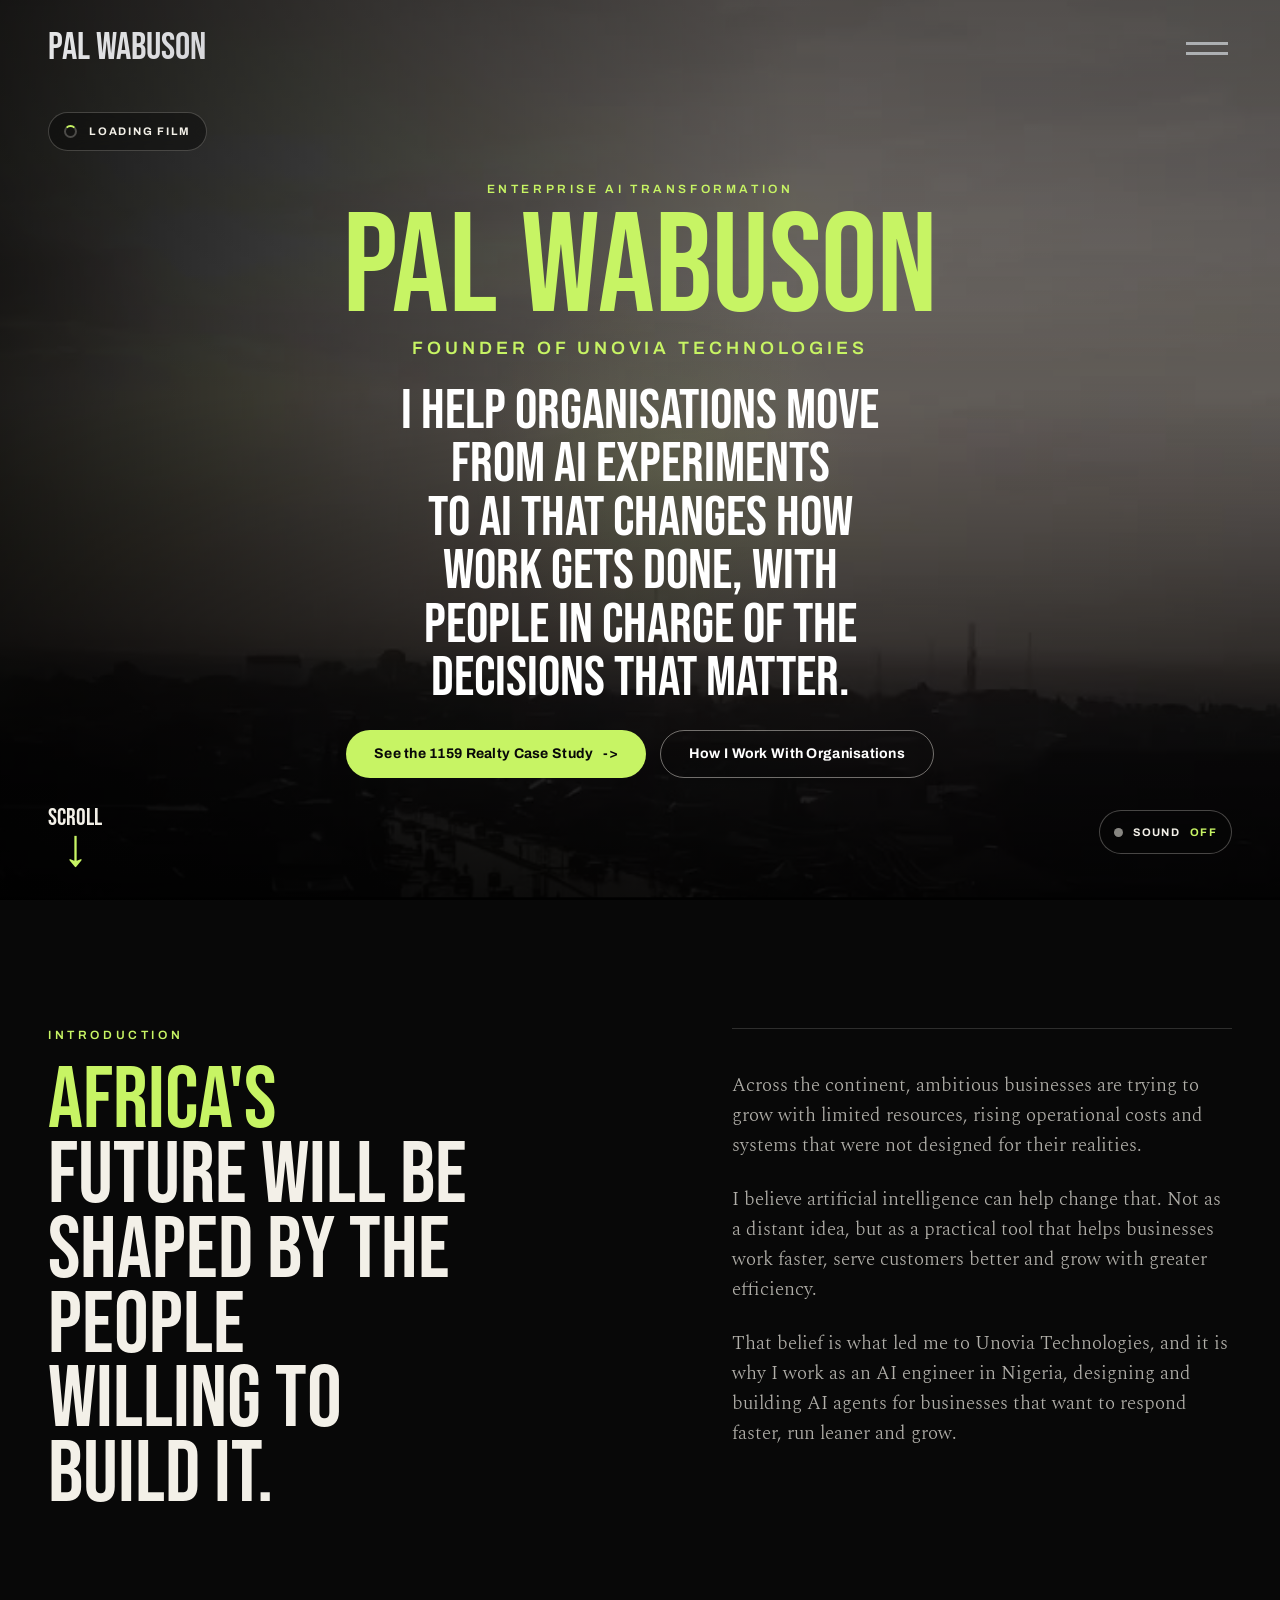
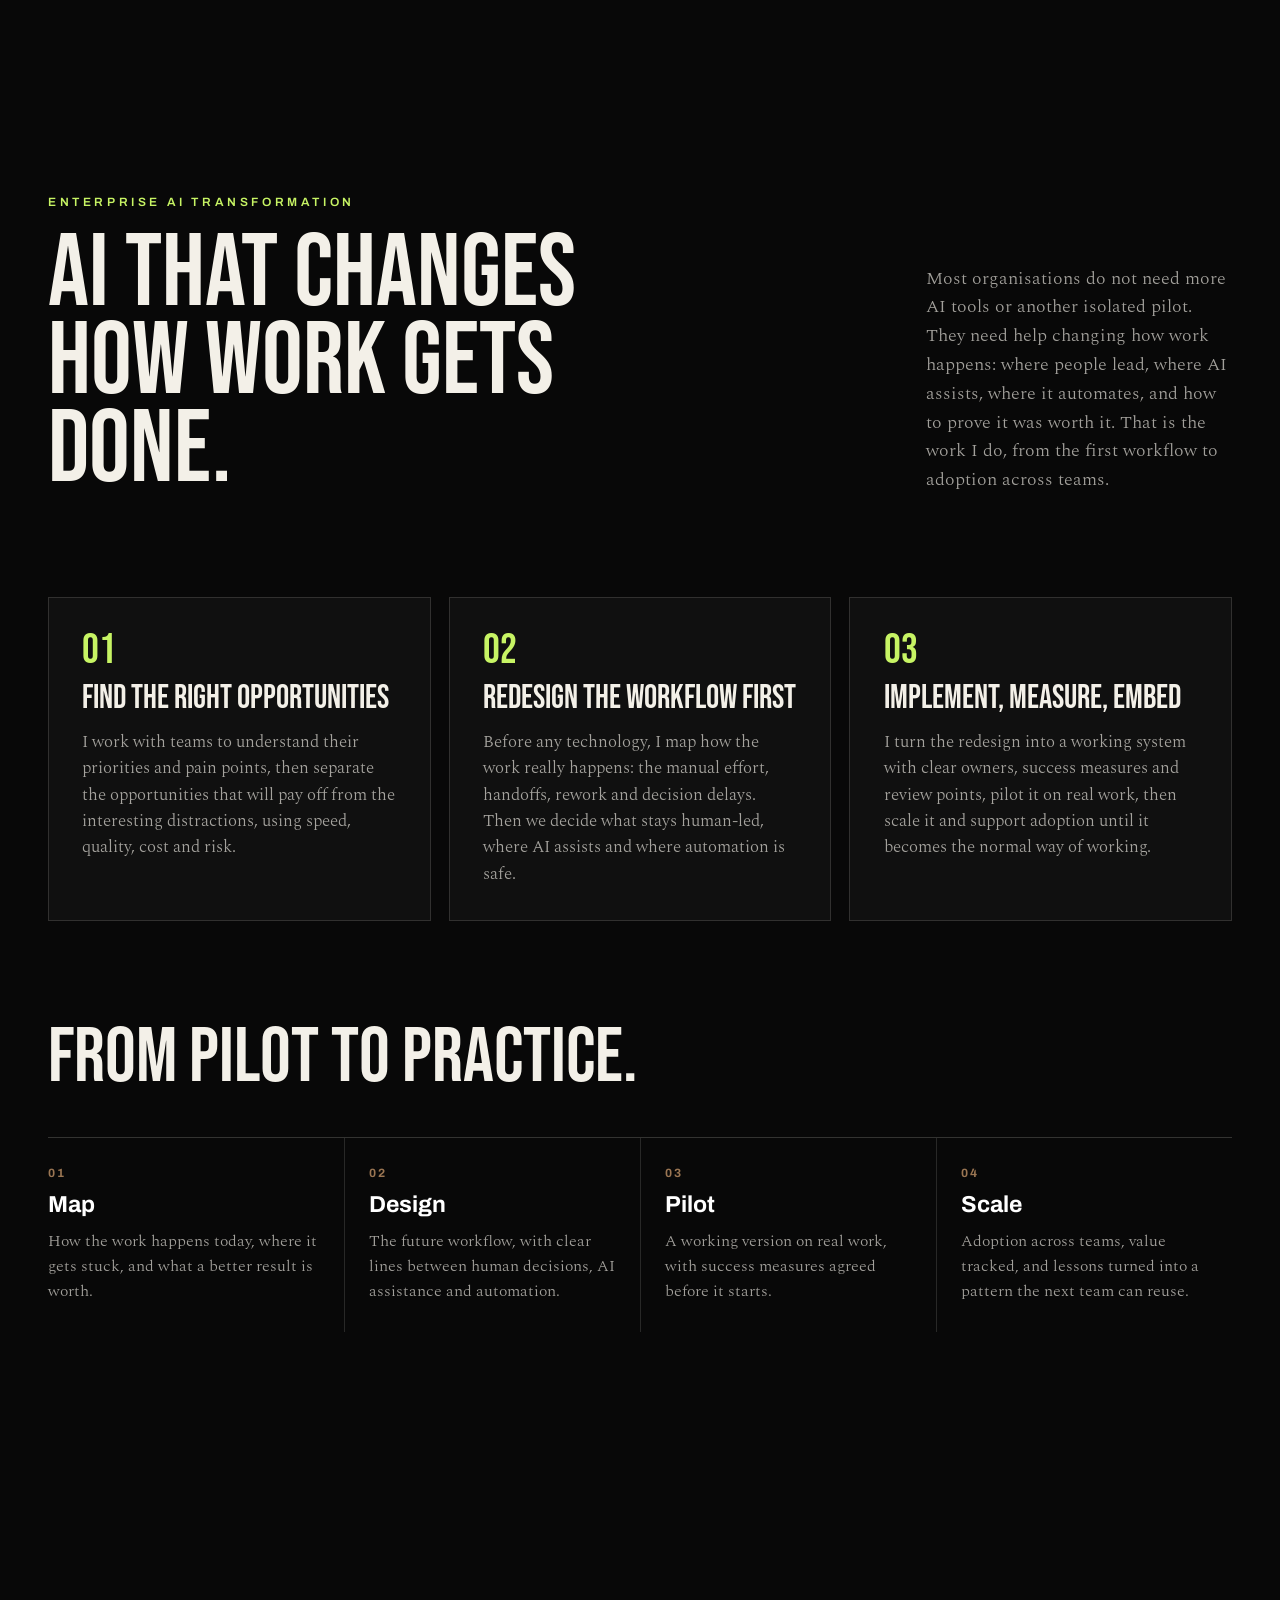
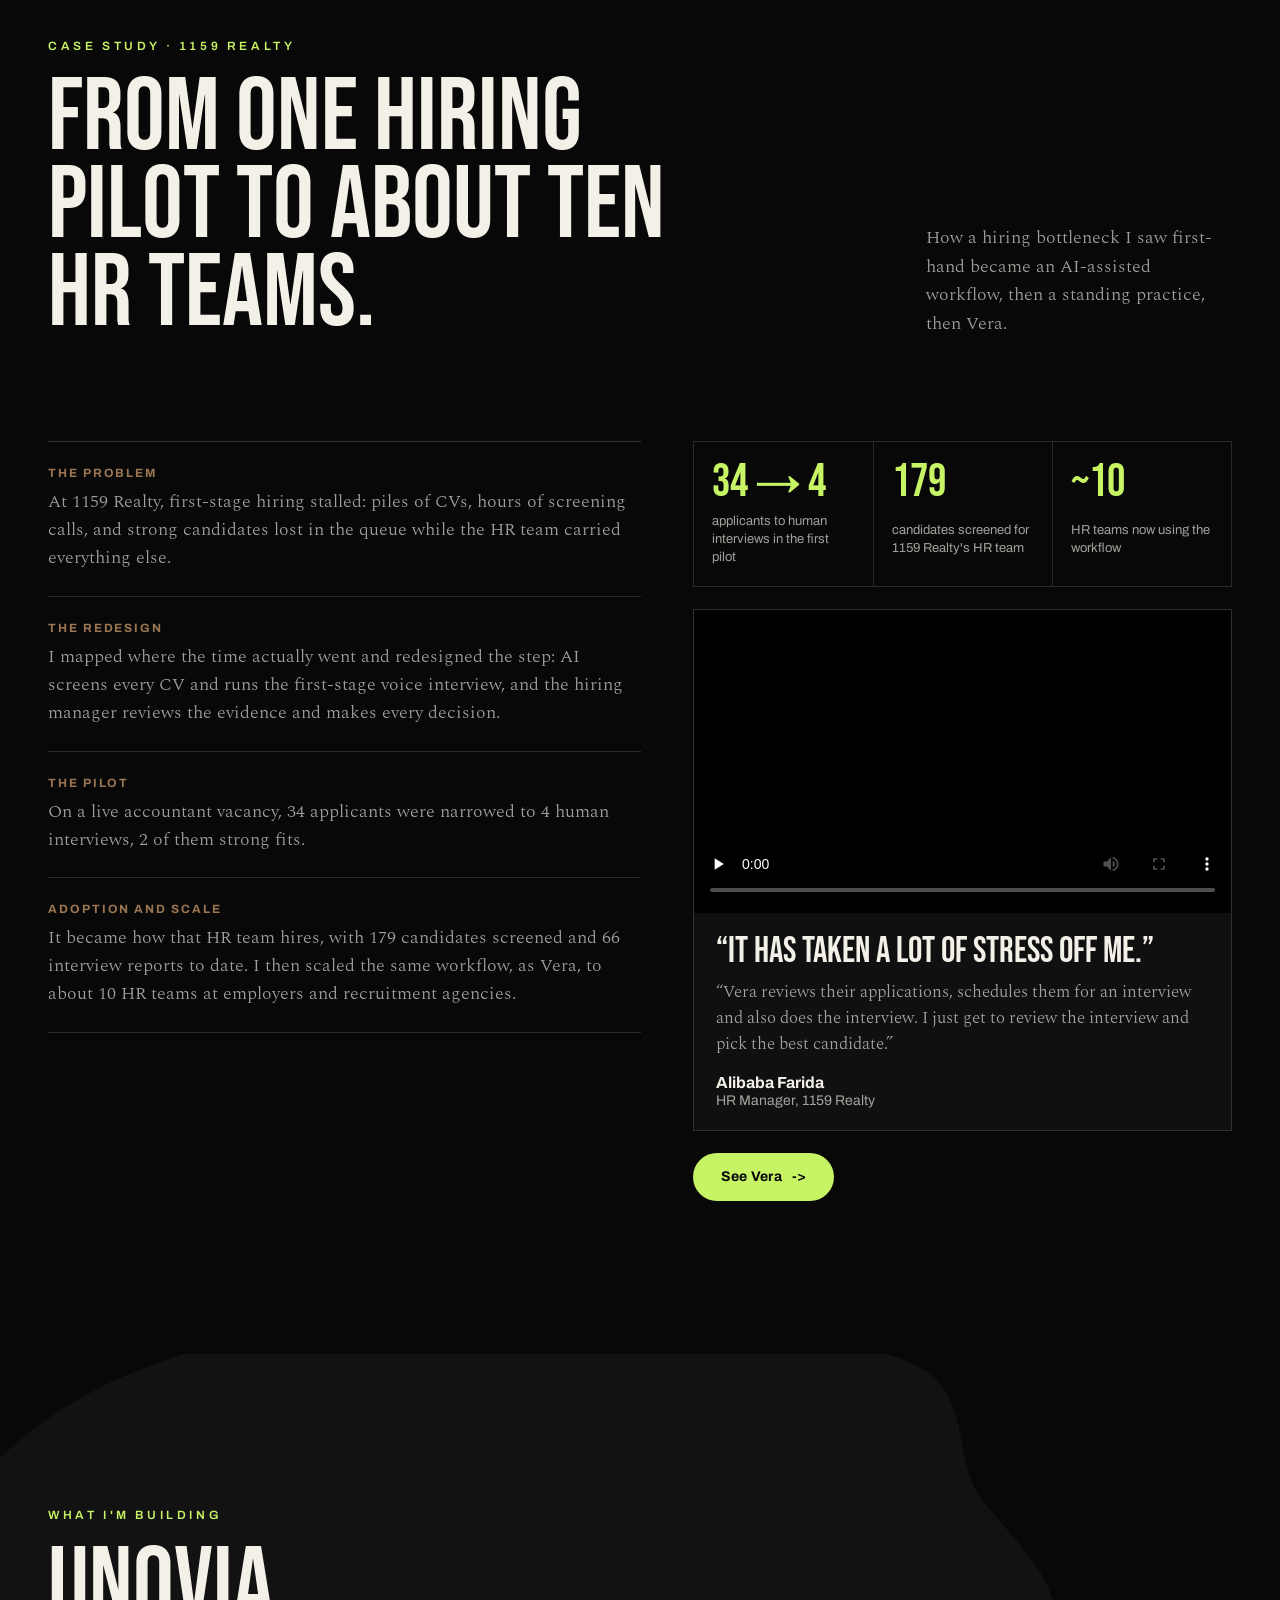
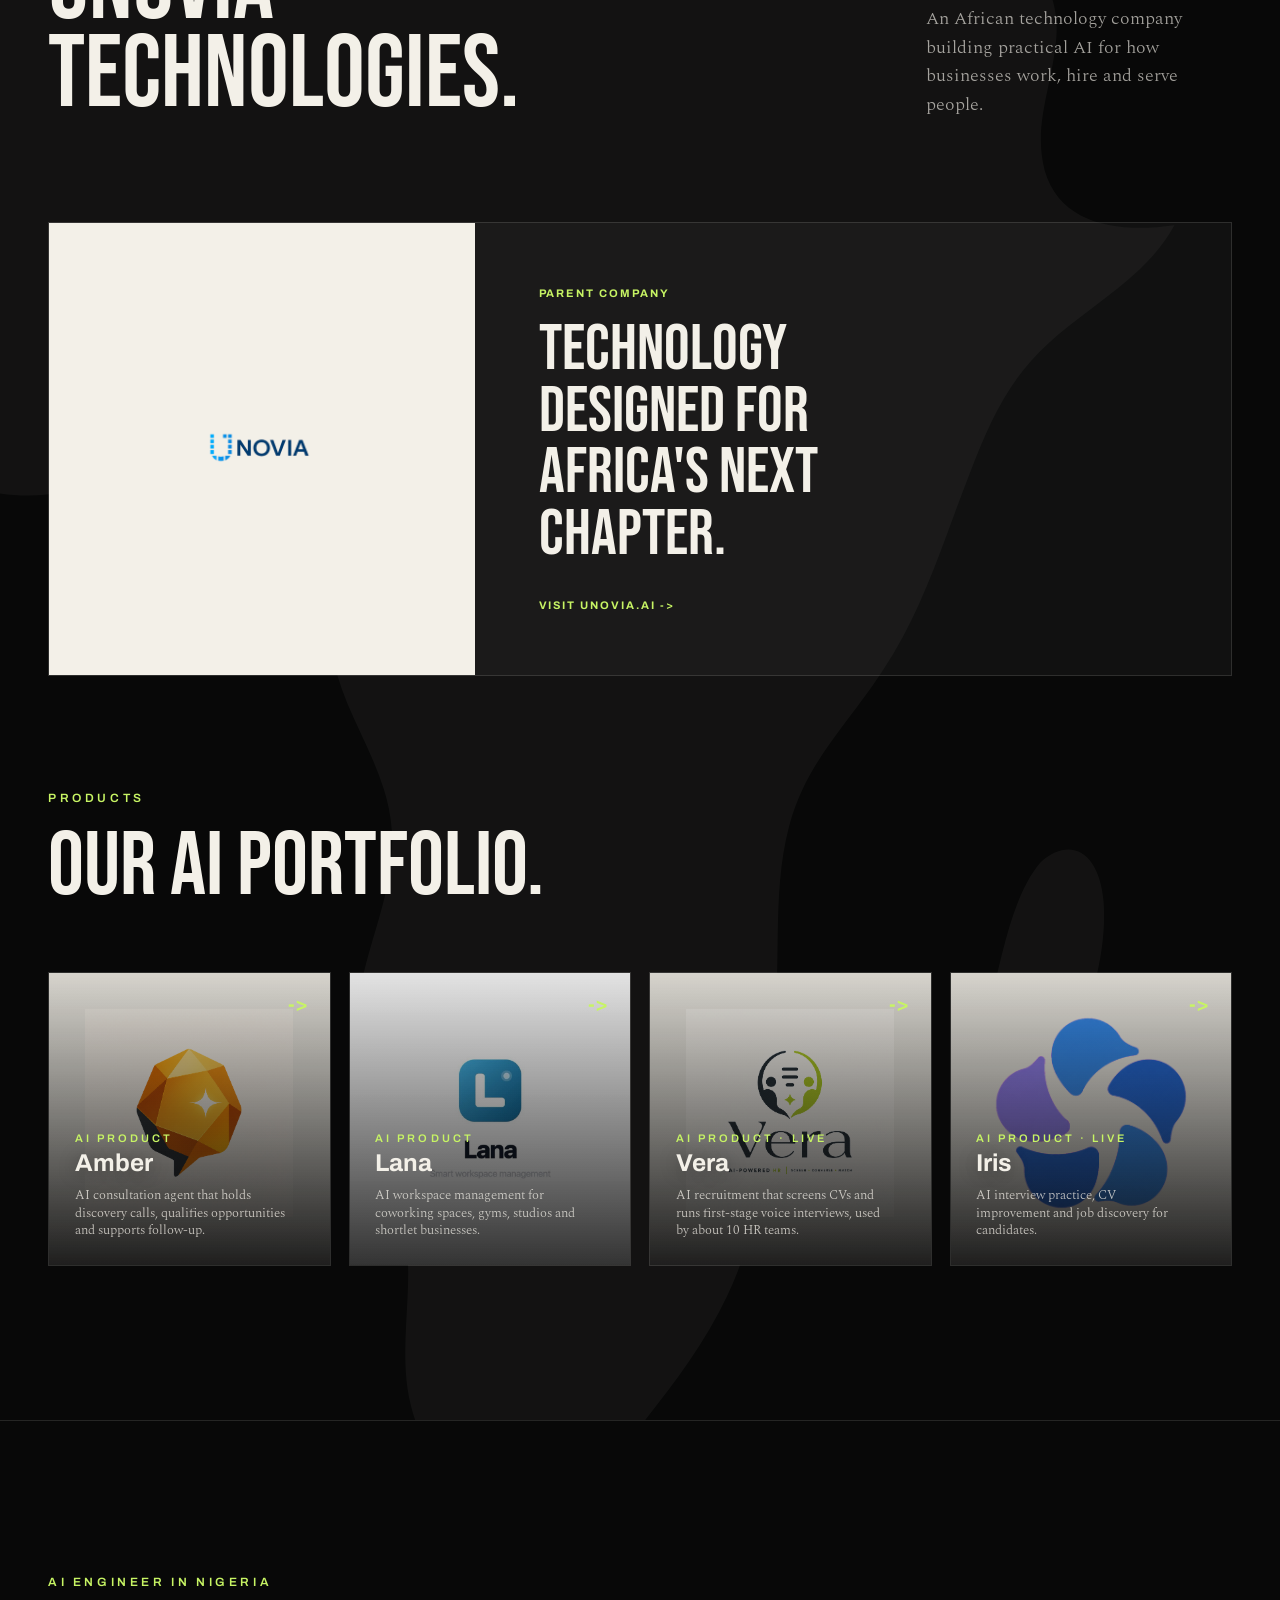
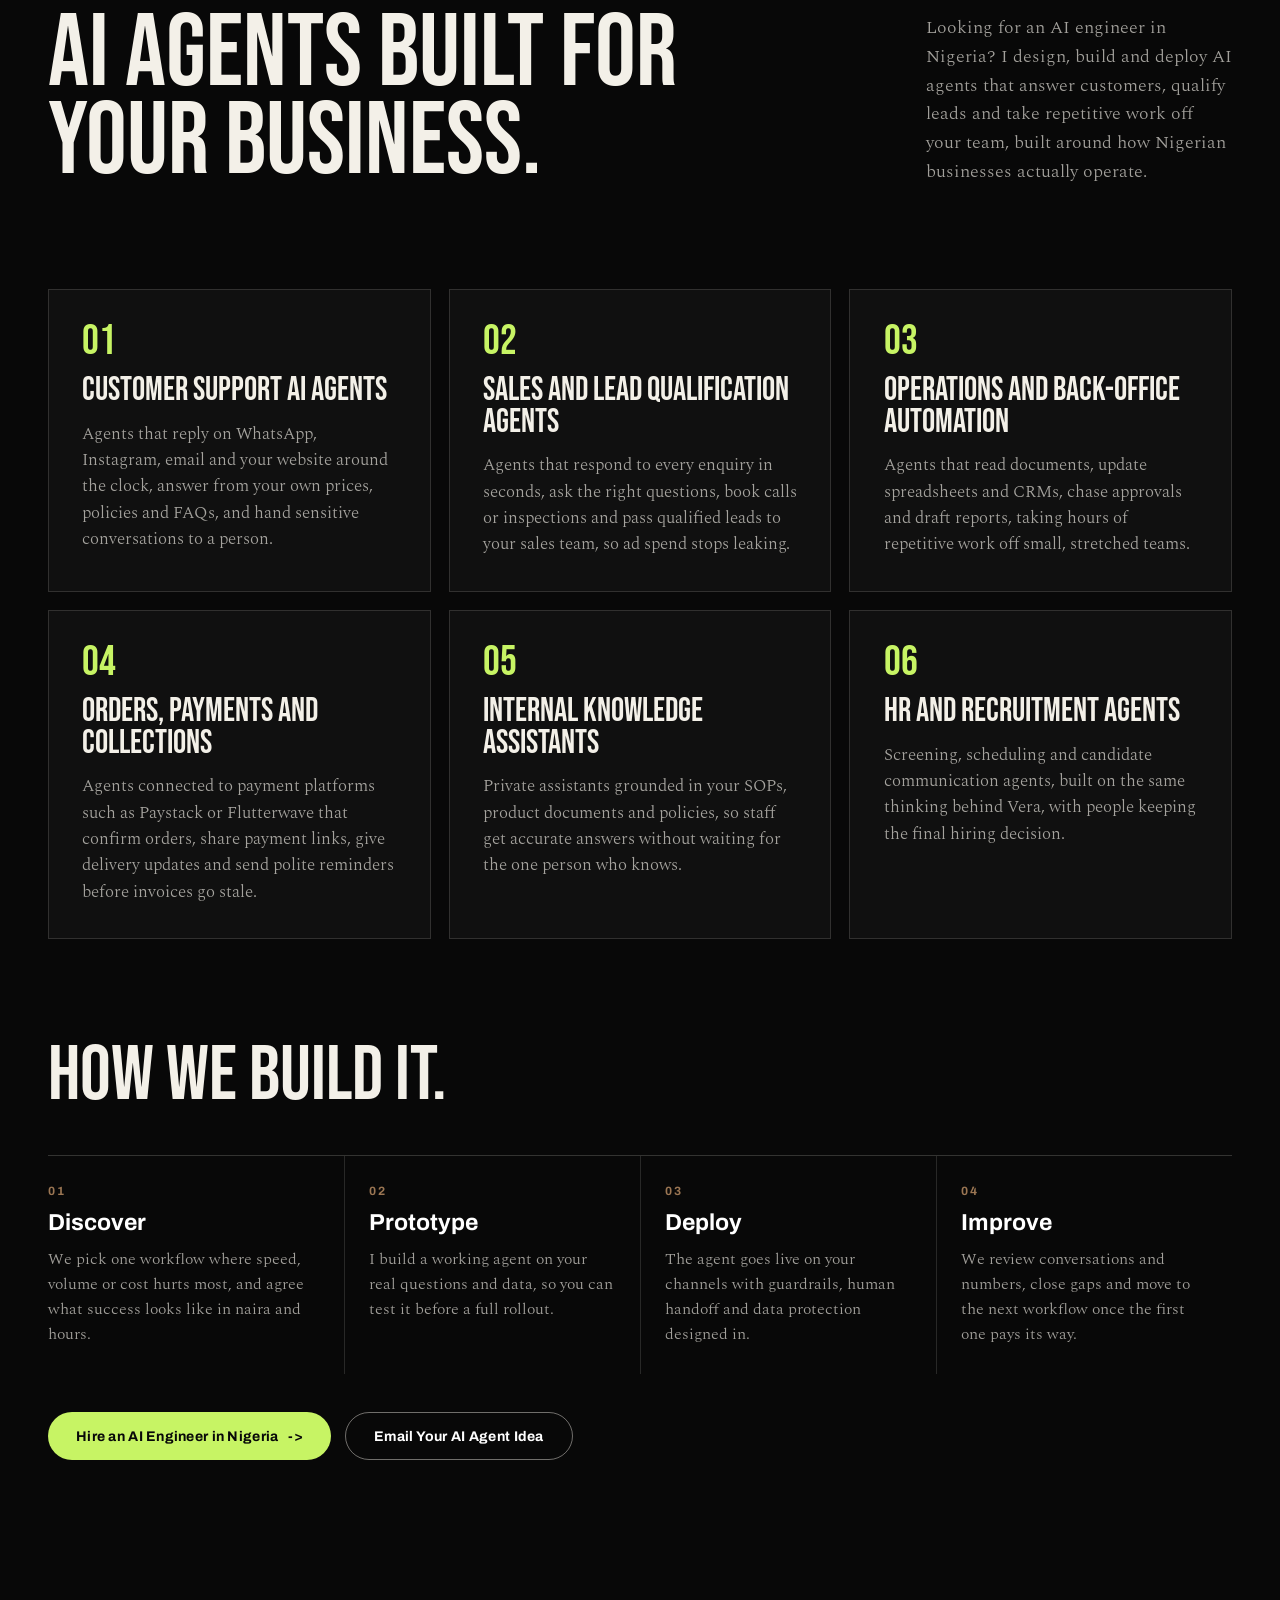
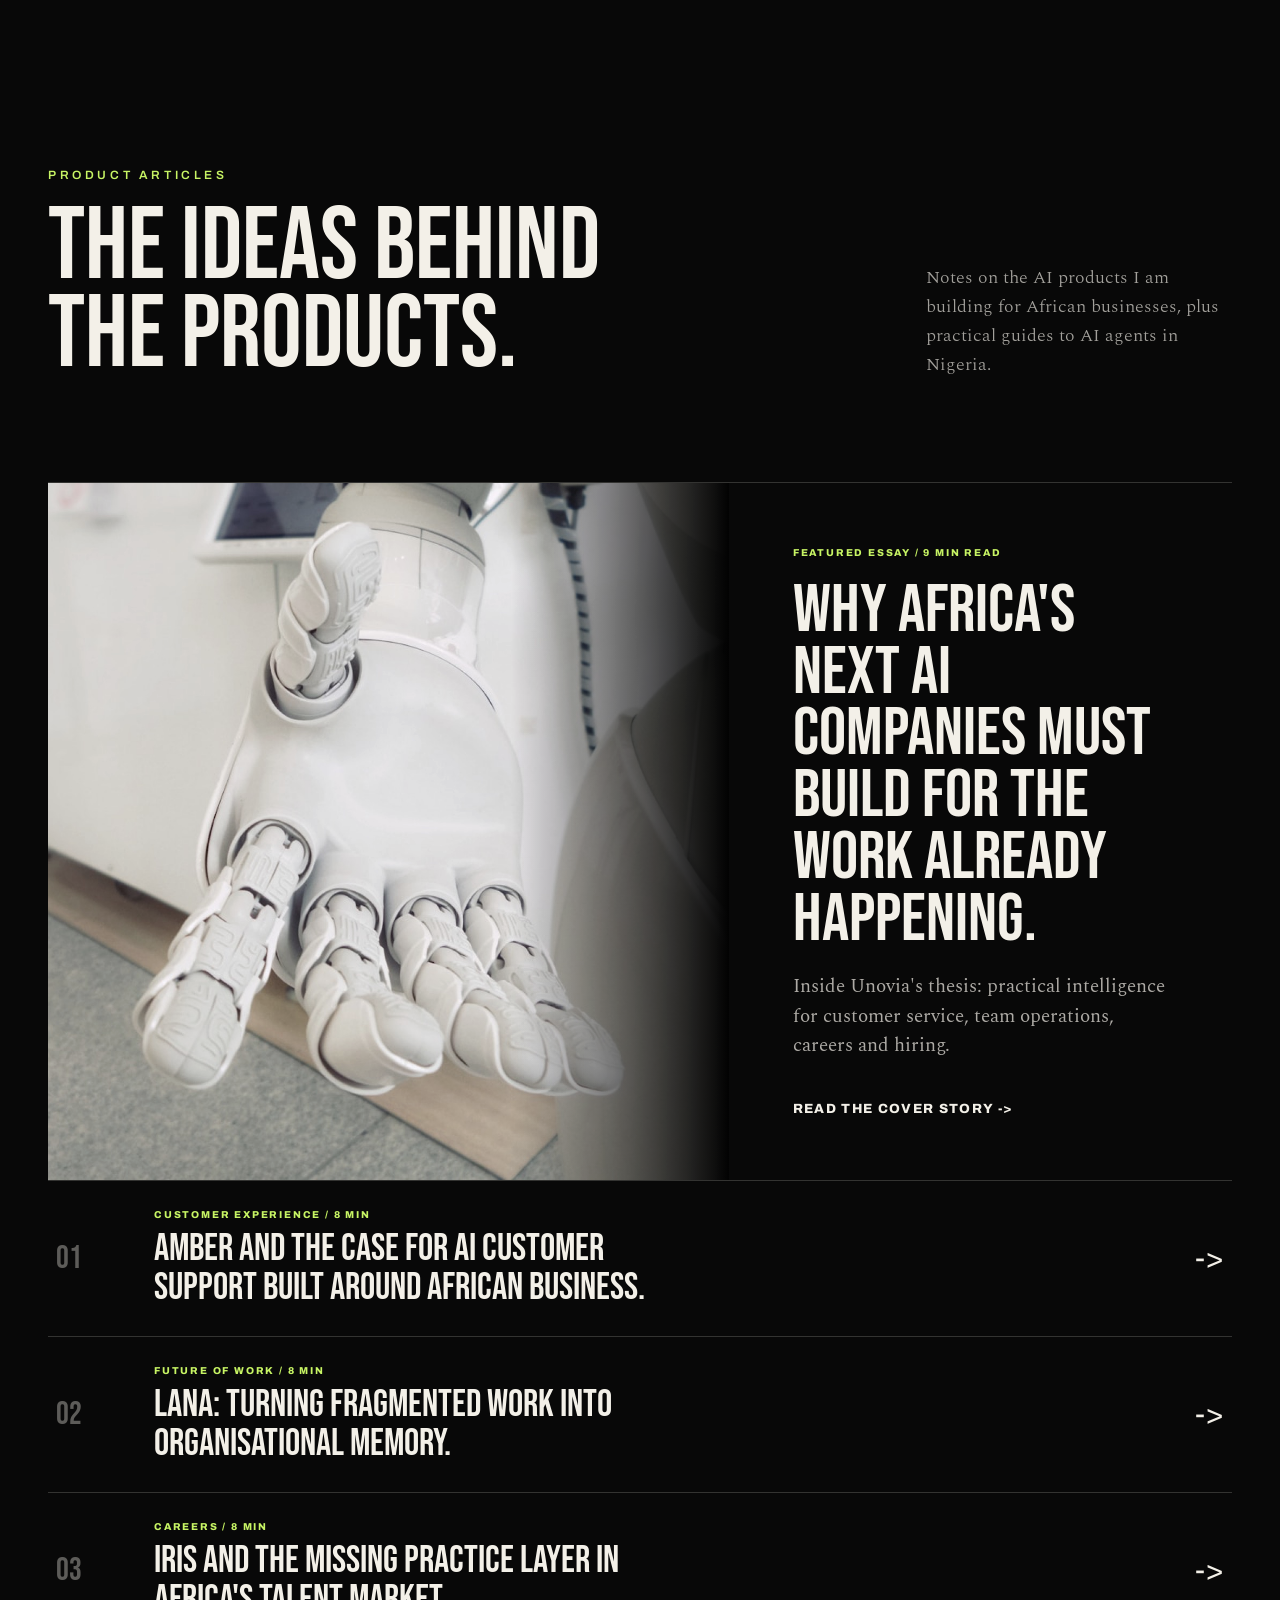
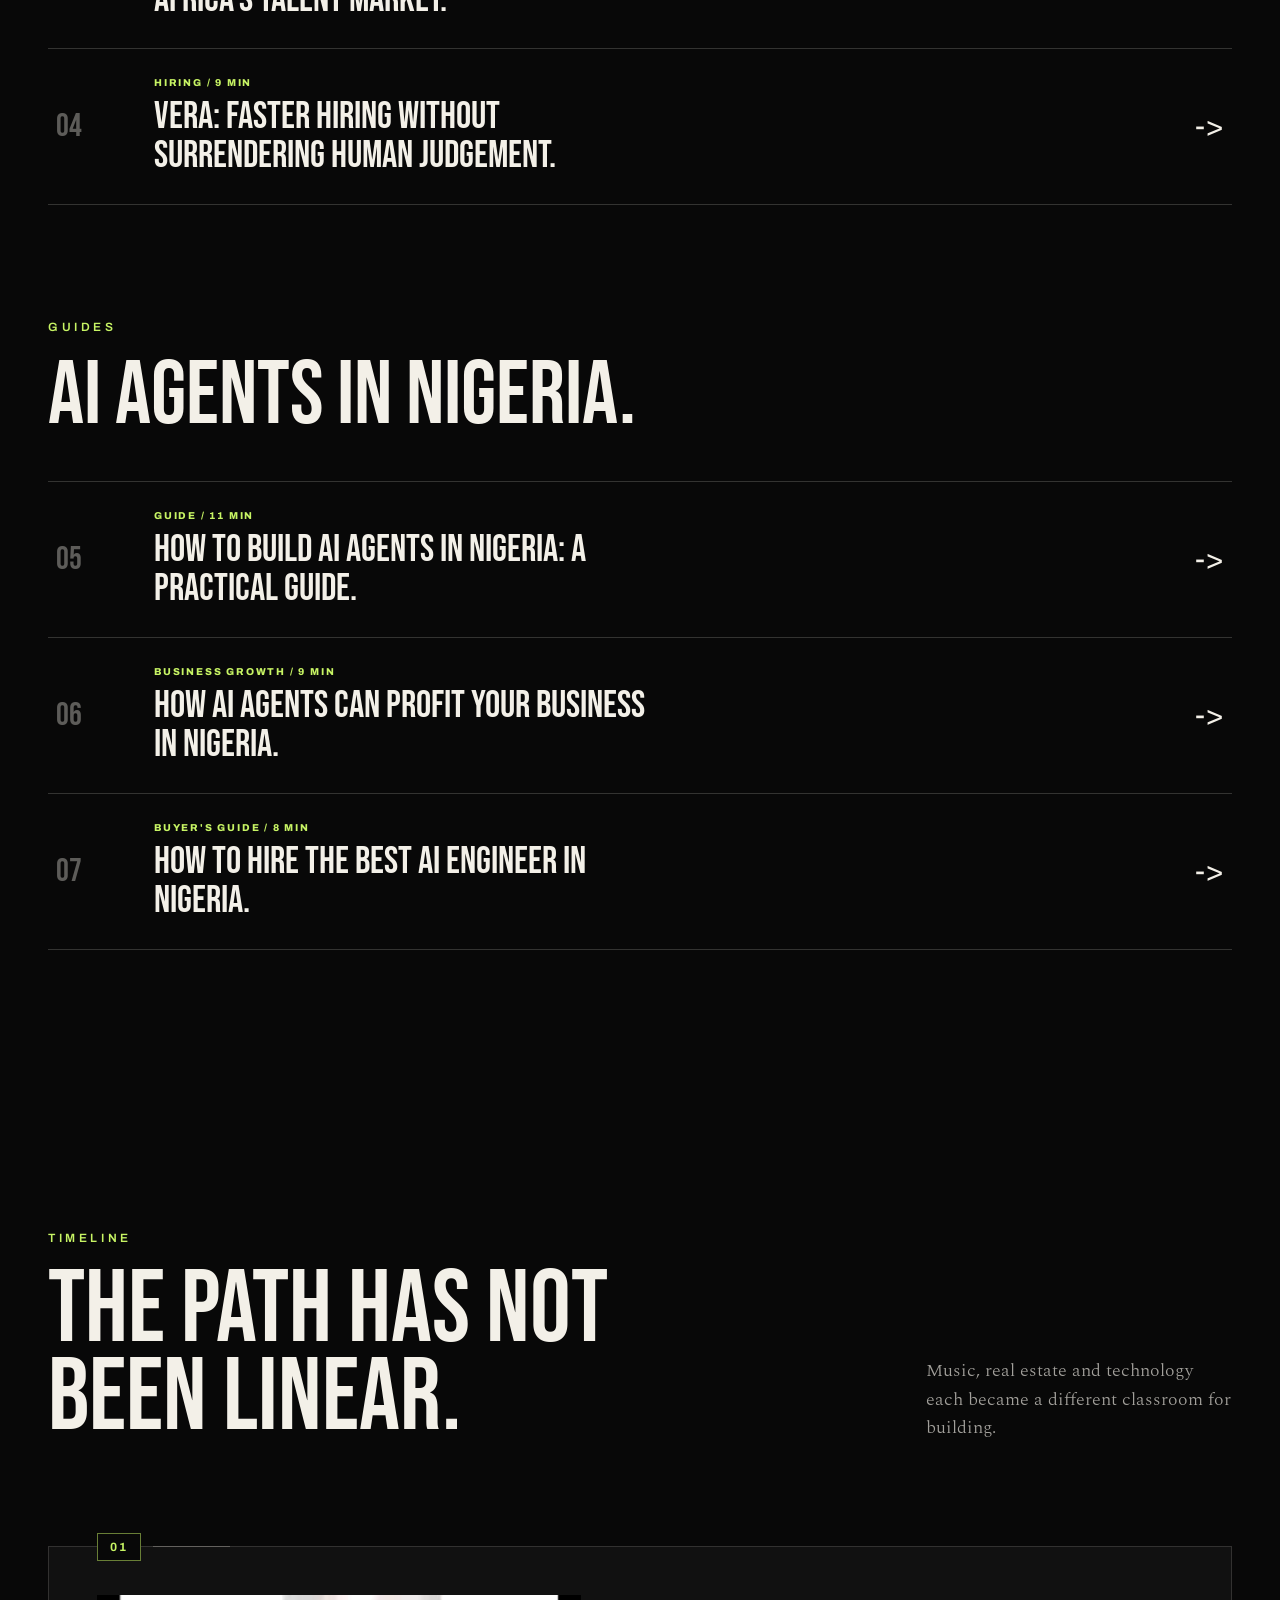
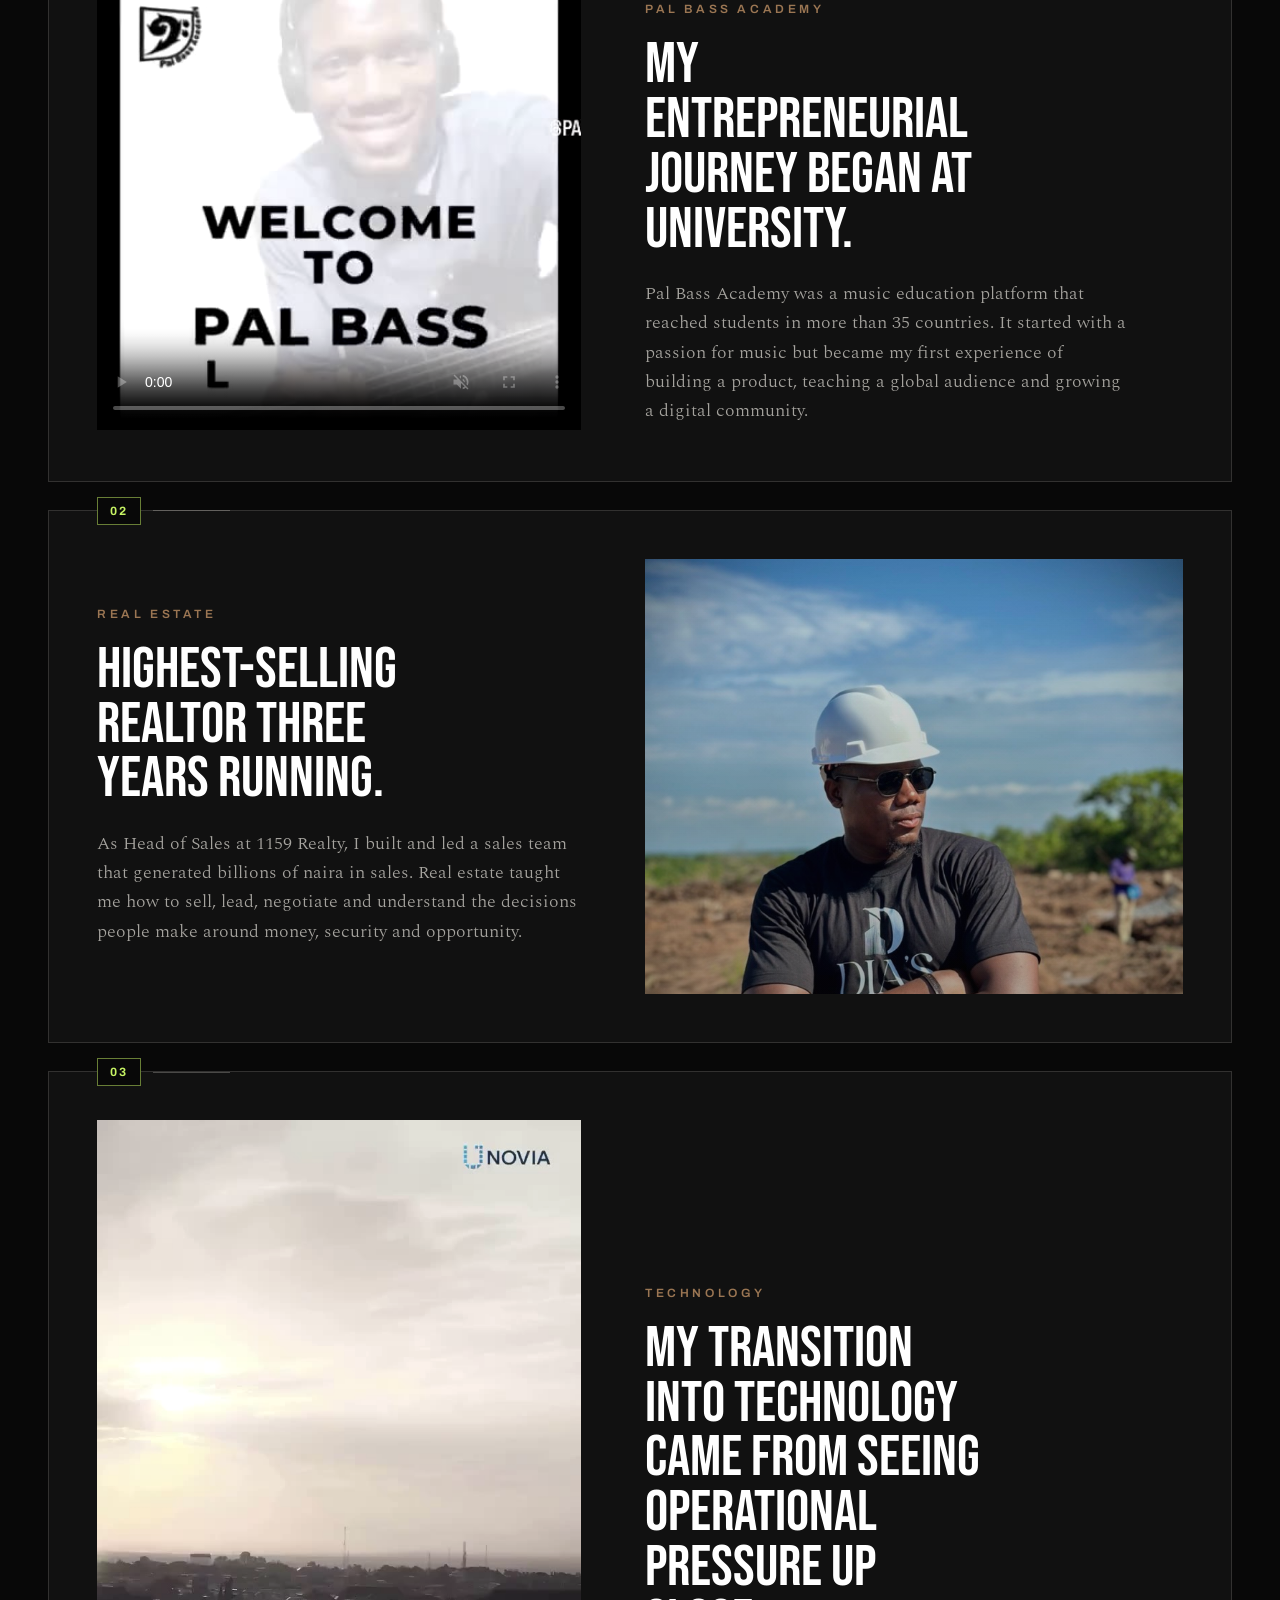
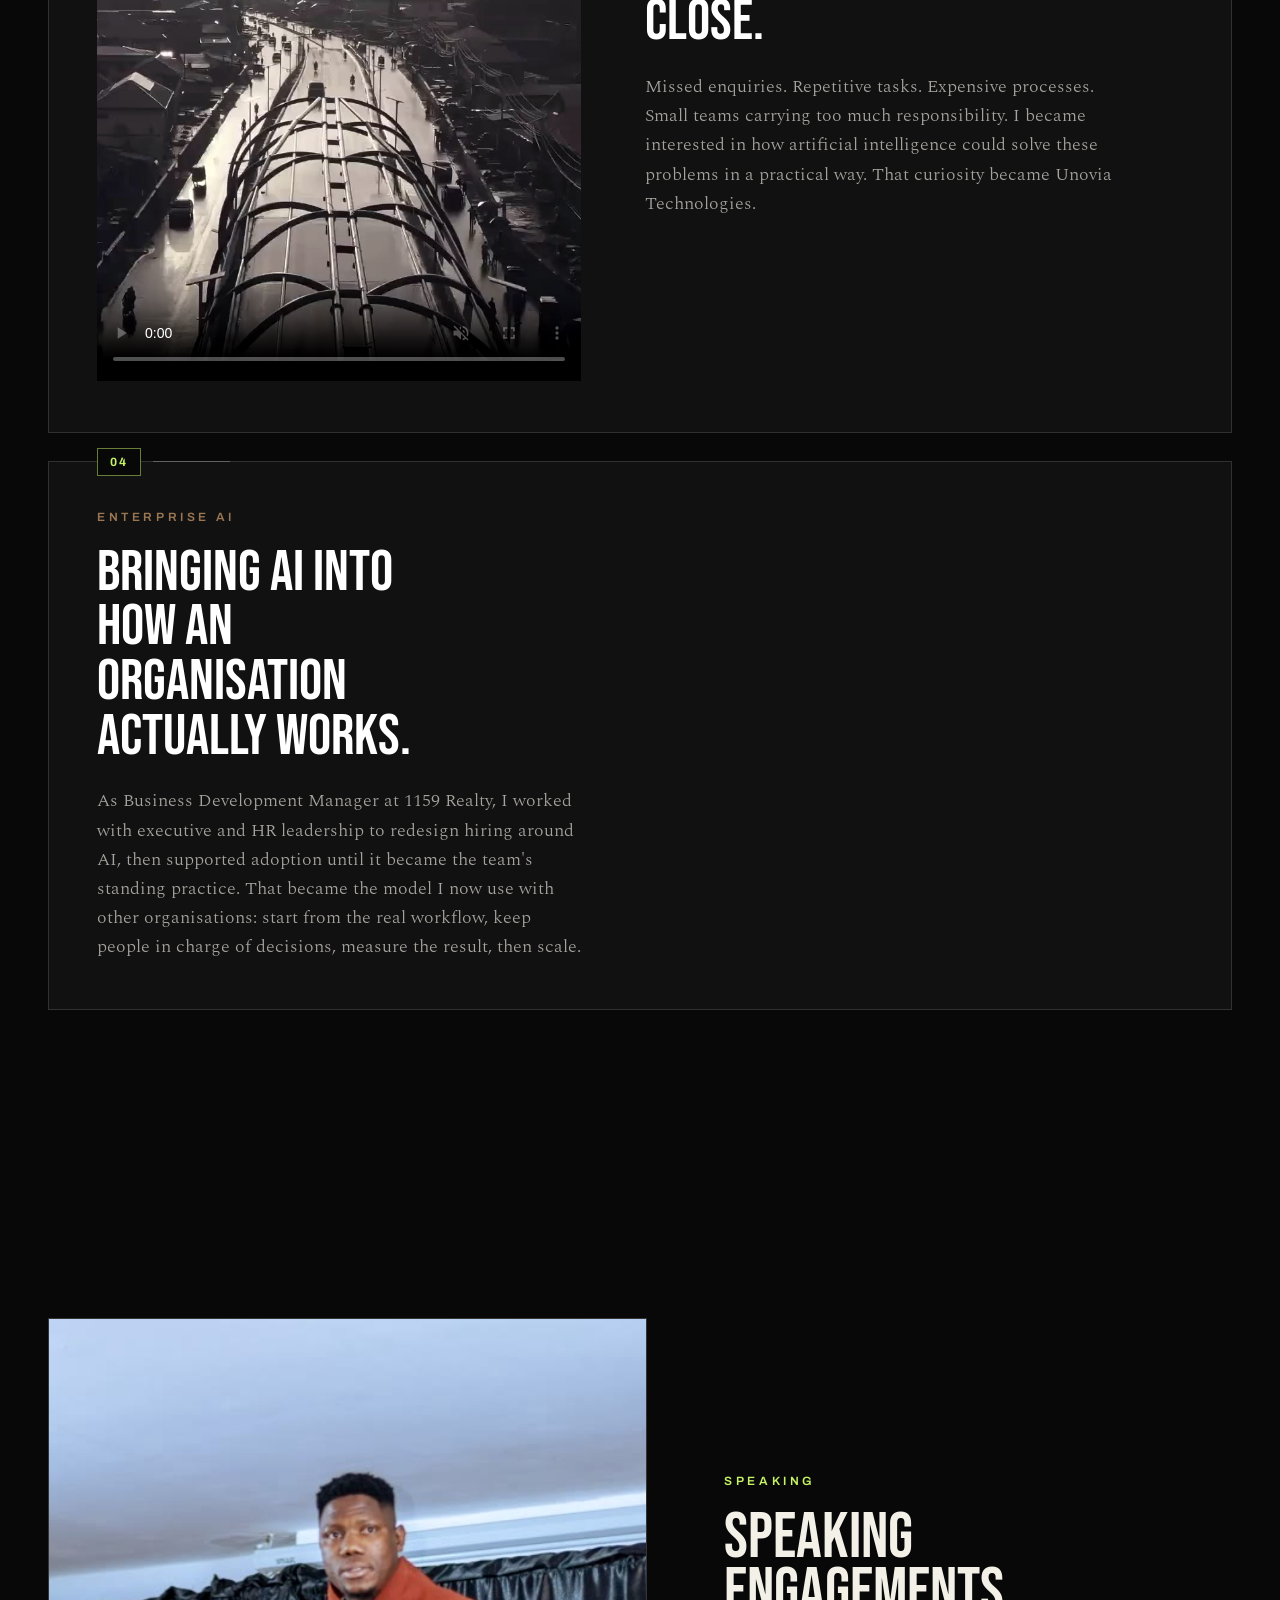
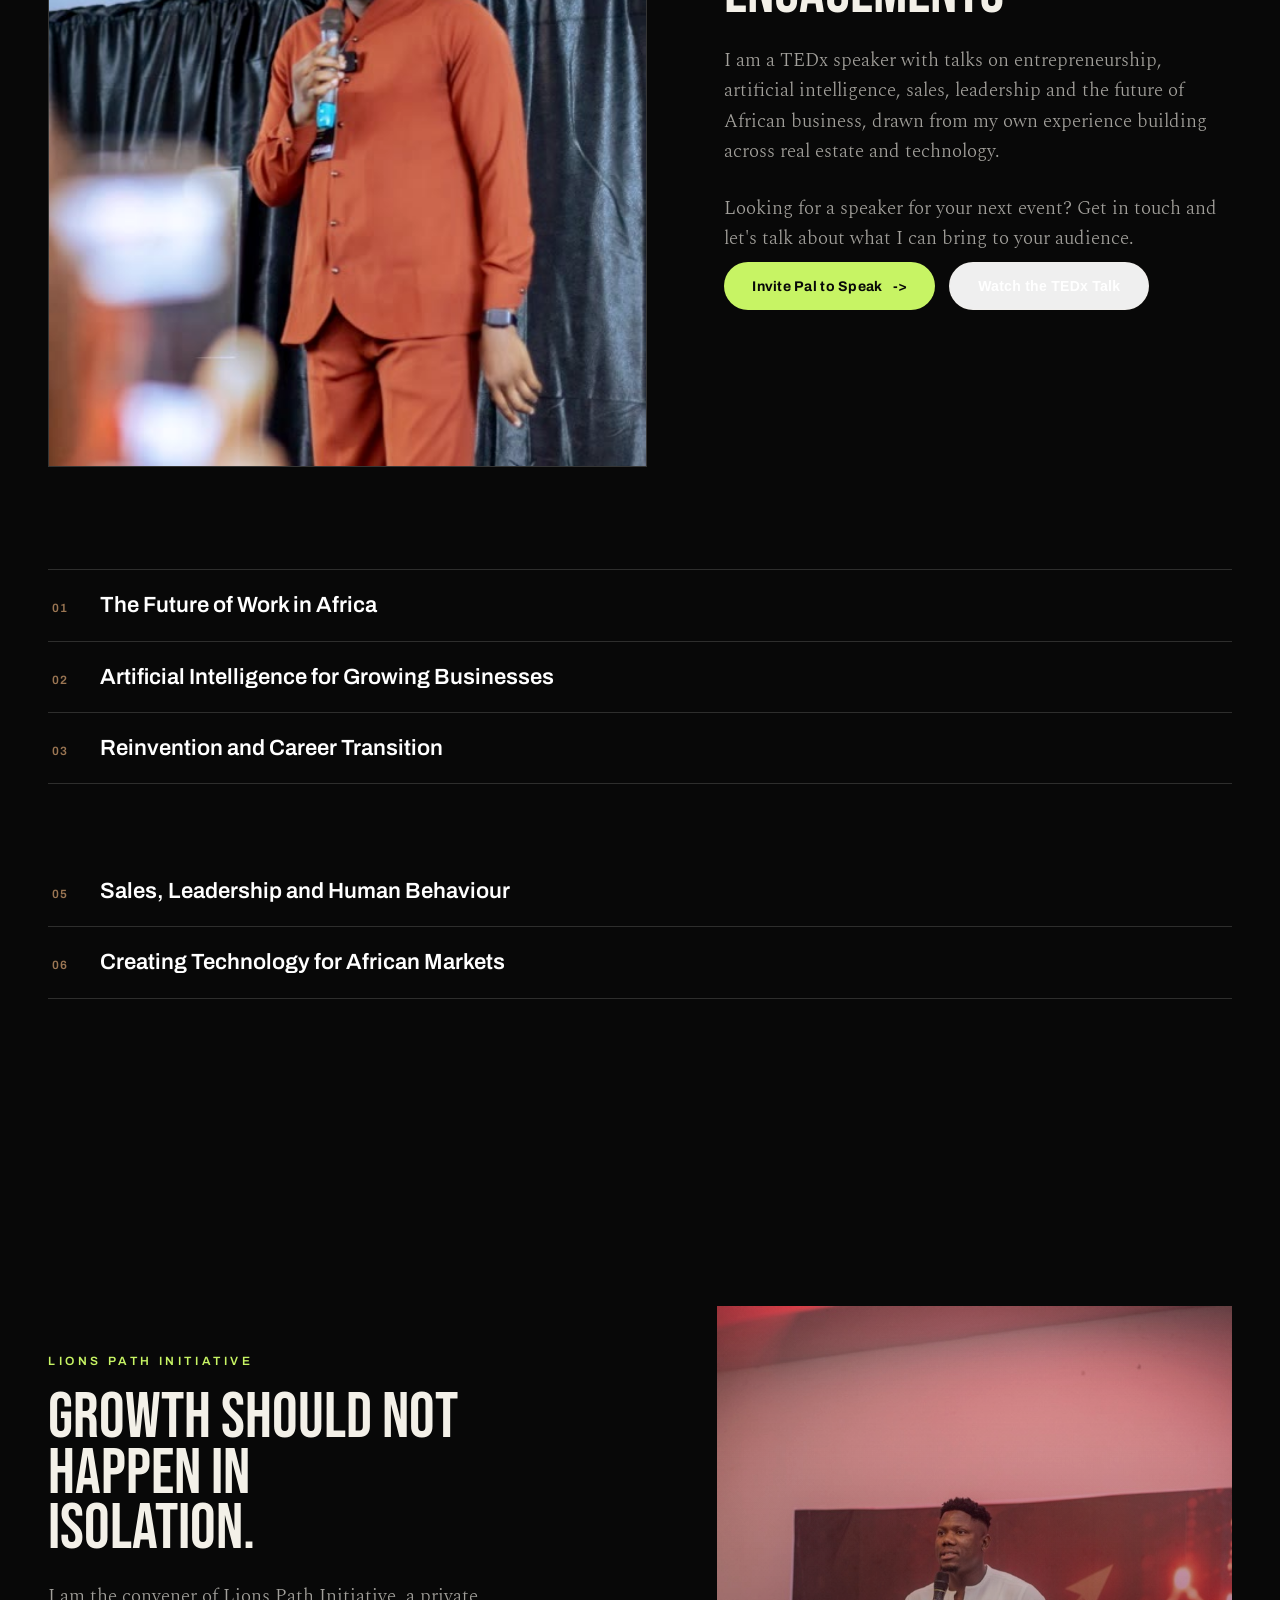
==== commit 01db7d0e: "Reposition site for enterprise AI transformation and implementation - New Enterprise AI section: opp" ====
--- a/index.html
+++ b/index.html
@@ -3,8 +3,8 @@
   <head>
     <meta charset="utf-8">
     <meta name="viewport" content="width=device-width, initial-scale=1">
-    <meta name="description" content="Pal Wabuson is an AI engineer in Nigeria and founder of Unovia Technologies, building AI agents that answer customers, automate work and help businesses grow.">
-    <title>Pal Wabuson | AI Engineer in Nigeria Building AI Agents</title>
+    <meta name="description" content="Pal Wabuson leads enterprise AI transformation and implementation: redesigning workflows so AI assists, automates and scales, with people in charge. AI engineer in Nigeria and founder of Unovia Technologies (Vera, Iris, Amber, Lana).">
+    <title>Pal Wabuson | Enterprise AI Transformation &amp; Implementation, AI Engineer in Nigeria</title>
     <link rel="canonical" href="https://palwabuson.com/">
     <meta name="robots" content="index, follow, max-image-preview:large">
     <meta name="author" content="Pal Wabuson">
@@ -19,16 +19,17 @@
     <meta property="og:site_name" content="Pal Wabuson">
     <meta property="og:locale" content="en_NG">
     <meta property="og:url" content="https://palwabuson.com/">
-    <meta property="og:title" content="Pal Wabuson | AI Engineer in Nigeria Building AI Agents">
-    <meta property="og:description" content="AI engineer in Nigeria and founder of Unovia Technologies. I build AI agents that answer customers, automate work and help African businesses grow.">
-    <meta property="og:image" content="https://palwabuson.com/assets/og-image.jpg">
+    <meta property="og:title" content="Pal Wabuson | Enterprise AI Transformation &amp; Implementation">
+    <meta property="og:description" content="I help organisations move from AI experiments to AI that changes how work gets done. Founder of Unovia Technologies: Vera, Iris, Amber and Lana.">
+    <meta property="og:image" content="https://palwabuson.com/assets/og-pal-wabuson.jpg">
     <meta property="og:image:width" content="1200">
     <meta property="og:image:height" content="630">
+    <meta property="og:image:alt" content="Pal Wabuson speaking at an event">
 
     <meta name="twitter:card" content="summary_large_image">
     <meta name="twitter:title" content="Pal Wabuson | AI Engineer in Nigeria Building AI Agents">
-    <meta name="twitter:description" content="AI engineer in Nigeria and founder of Unovia Technologies. I build AI agents that answer customers, automate work and help African businesses grow.">
-    <meta name="twitter:image" content="https://palwabuson.com/assets/og-image.jpg">
+    <meta name="twitter:description" content="I help organisations move from AI experiments to AI that changes how work gets done. Founder of Unovia Technologies: Vera, Iris, Amber and Lana.">
+    <meta name="twitter:image" content="https://palwabuson.com/assets/og-pal-wabuson.jpg">
 
     <link rel="preload" as="image" href="./assets/media/posters/pal-ai-poster.jpg">
     <link rel="preconnect" href="https://fonts.googleapis.com">
@@ -54,12 +55,16 @@
           "@id": "https://palwabuson.com/#person",
           "name": "Pal Wabuson",
           "url": "https://palwabuson.com/",
-          "image": "https://palwabuson.com/assets/og-image.jpg",
+          "image": "https://palwabuson.com/assets/og-pal-wabuson.jpg",
           "email": "mailto:hello@palwabuson.com",
-          "jobTitle": "AI Engineer and Founder, Unovia Technologies",
+          "jobTitle": "Enterprise AI Transformation Lead and Founder, Unovia Technologies",
           "description": "AI engineer in Nigeria, AI agent builder, entrepreneur, TEDx speaker and founder of Unovia Technologies, building AI products and AI agents for Nigerian and African businesses.",
           "address": { "@type": "PostalAddress", "addressCountry": "NG" },
           "knowsAbout": [
+            "Enterprise AI transformation",
+            "AI implementation",
+            "Workflow redesign",
+            "AI adoption and change management",
             "Artificial intelligence",
             "AI agents",
             "AI agent development",
@@ -197,9 +202,11 @@
         <span></span>
       </button>
       <div class="nav-links" id="nav-links">
+        <a class="navlink" href="#enterprise">Enterprise AI</a>
+        <a class="navlink" href="#case-study">Case Study</a>
+        <a class="navlink" href="#featured">Products</a>
         <a class="navlink" href="#ai-services">AI Agents</a>
-        <a class="navlink" href="#featured">Featured</a>
-        <a class="navlink" href="#articles">Articles</a>
+                <a class="navlink" href="#articles">Articles</a>
         <a class="navlink" href="#journey">Timeline</a>
         <a class="navlink" href="#news">News</a>
         <a class="navlink" href="#media">Media</a>
@@ -218,15 +225,15 @@
         <div class="hero-shade"></div>
         <div class="hero-content">
           <div class="hero-name-wrap reveal in">
-            <p class="eyebrow lime">The Builder</p>
+            <p class="eyebrow lime">Enterprise AI Transformation</p>
             <h1 class="hero-name">Pal Wabuson</h1>
-            <p class="hero-roles" aria-label="AI Engineer in Nigeria. AI Agent Builder. Founder of Unovia Technologies. Entrepreneur. TEDx Speaker. Convener, Lions Path Initiative.">
-              <span class="role-swap" id="role-swap" aria-hidden="true">AI Engineer</span>
+            <p class="hero-roles" aria-label="Enterprise AI Transformation. AI Implementation. Founder of Unovia Technologies. AI Engineer in Nigeria. TEDx Speaker. Convener, Lions Path Initiative.">
+              <span class="role-swap" id="role-swap" aria-hidden="true">Enterprise AI Transformation</span>
             </p>
-            <p class="hero-statement">AI engineer in Nigeria. I build AI agents, businesses and systems for Africa's next chapter.</p>
+            <p class="hero-statement">I help organisations move from AI experiments to AI that changes how work gets done, with people in charge of the decisions that matter.</p>
             <div class="button-row centered hero-actions">
-              <a class="button button-lime" href="#journey">Explore My Journey <span aria-hidden="true">-></span></a>
-              <a class="button button-outline" href="#ai-services">Build an AI Agent With Me</a>
+              <a class="button button-lime" href="#case-study">See the 1159 Realty Case Study <span aria-hidden="true">-></span></a>
+              <a class="button button-outline" href="#enterprise">How I Work With Organisations</a>
             </div>
             <button class="hero-sound" type="button" aria-label="Turn intro video sound on" aria-pressed="false">
               <span>Sound</span>
@@ -250,6 +257,92 @@
             <p>Across the continent, ambitious businesses are trying to grow with limited resources, rising operational costs and systems that were not designed for their realities.</p>
             <p>I believe artificial intelligence can help change that. Not as a distant idea, but as a practical tool that helps businesses work faster, serve customers better and grow with greater efficiency.</p>
             <p>That belief is what led me to Unovia Technologies, and it is why I work as an AI engineer in Nigeria, designing and building AI agents for businesses that want to respond faster, run leaner and grow.</p>
+          </div>
+        </div>
+      </section>
+
+      <section class="section dark enterprise-section" id="enterprise" aria-labelledby="enterprise-title">
+        <div class="wrap">
+          <div class="section-head">
+            <div>
+              <p class="eyebrow lime reveal">Enterprise AI Transformation</p>
+              <h2 class="section-title reveal d1" id="enterprise-title">AI that changes how work gets done.</h2>
+            </div>
+            <p class="head-copy reveal d2">Most organisations do not need more AI tools or another isolated pilot. They need help changing how work happens: where people lead, where AI assists, where it automates, and how to prove it was worth it. That is the work I do, from the first workflow to adoption across teams.</p>
+          </div>
+          <div class="service-grid">
+            <article class="service-card reveal">
+              <span class="service-num">01</span>
+              <h3>Find the right opportunities</h3>
+              <p>I work with teams to understand their priorities and pain points, then separate the opportunities that will pay off from the interesting distractions, using speed, quality, cost and risk.</p>
+            </article>
+            <article class="service-card reveal d1">
+              <span class="service-num">02</span>
+              <h3>Redesign the workflow first</h3>
+              <p>Before any technology, I map how the work really happens: the manual effort, handoffs, rework and decision delays. Then we decide what stays human-led, where AI assists and where automation is safe.</p>
+            </article>
+            <article class="service-card reveal d2">
+              <span class="service-num">03</span>
+              <h3>Implement, measure, embed</h3>
+              <p>I turn the redesign into a working system with clear owners, success measures and review points, pilot it on real work, then scale it and support adoption until it becomes the normal way of working.</p>
+            </article>
+          </div>
+          <div class="process-block">
+            <h3 class="process-title reveal">From pilot to practice.</h3>
+            <ol class="process-steps">
+              <li class="reveal"><span>01</span><strong>Map</strong><p>How the work happens today, where it gets stuck, and what a better result is worth.</p></li>
+              <li class="reveal d1"><span>02</span><strong>Design</strong><p>The future workflow, with clear lines between human decisions, AI assistance and automation.</p></li>
+              <li class="reveal d2"><span>03</span><strong>Pilot</strong><p>A working version on real work, with success measures agreed before it starts.</p></li>
+              <li class="reveal d3"><span>04</span><strong>Scale</strong><p>Adoption across teams, value tracked, and lessons turned into a pattern the next team can reuse.</p></li>
+            </ol>
+          </div>
+        </div>
+      </section>
+
+      <section class="section dark case-study-section" id="case-study" aria-labelledby="case-study-title">
+        <div class="wrap">
+          <div class="section-head">
+            <div>
+              <p class="eyebrow lime reveal">Case Study · 1159 Realty</p>
+              <h2 class="section-title reveal d1" id="case-study-title">From one hiring pilot to about ten HR teams.</h2>
+            </div>
+            <p class="head-copy reveal d2">How a hiring bottleneck I saw first-hand became an AI-assisted workflow, then a standing practice, then Vera.</p>
+          </div>
+          <div class="case-grid">
+            <ol class="case-steps">
+              <li class="reveal">
+                <span>The problem</span>
+                <p>At 1159 Realty, first-stage hiring stalled: piles of CVs, hours of screening calls, and strong candidates lost in the queue while the HR team carried everything else.</p>
+              </li>
+              <li class="reveal d1">
+                <span>The redesign</span>
+                <p>I mapped where the time actually went and redesigned the step: AI screens every CV and runs the first-stage voice interview, and the hiring manager reviews the evidence and makes every decision.</p>
+              </li>
+              <li class="reveal d2">
+                <span>The pilot</span>
+                <p>On a live accountant vacancy, 34 applicants were narrowed to 4 human interviews, 2 of them strong fits.</p>
+              </li>
+              <li class="reveal d3">
+                <span>Adoption and scale</span>
+                <p>It became how that HR team hires, with 179 candidates screened and 66 interview reports to date. I then scaled the same workflow, as Vera, to about 10 HR teams at employers and recruitment agencies.</p>
+              </li>
+            </ol>
+            <div class="case-side">
+              <div class="case-stats reveal">
+                <div><strong>34 → 4</strong><span>applicants to human interviews in the first pilot</span></div>
+                <div><strong>179</strong><span>candidates screened for 1159 Realty's HR team</span></div>
+                <div><strong>~10</strong><span>HR teams now using the workflow</span></div>
+              </div>
+              <figure class="case-review reveal d1" id="reviews">
+                <video controls playsinline preload="none" poster="https://vera.unovia.ai/images/vera-landing/review-1159-realty.jpg" src="https://36xleemyoxg0gnn1.public.blob.vercel-storage.com/marketing/vera-review-1159-realty-2026-10-05-WzegVcDqr7arh6f6JKXxgf10FE7VUv.mp4" aria-label="Alibaba Farida, HR Manager at 1159 Realty, reviews Vera"></video>
+                <blockquote>
+                  <p class="case-review-lead">“It has taken a lot of stress off me.”</p>
+                  <p>“Vera reviews their applications, schedules them for an interview and also does the interview. I just get to review the interview and pick the best candidate.”</p>
+                </blockquote>
+                <figcaption><strong>Alibaba Farida</strong><span>HR Manager, 1159 Realty</span></figcaption>
+              </figure>
+              <a class="button button-lime reveal" href="https://vera.unovia.ai">See Vera <span aria-hidden="true">-></span></a>
+            </div>
           </div>
         </div>
       </section>
@@ -279,25 +372,27 @@
             <a class="featured-tile logo-tile reveal" href="https://amber.unovia.ai" aria-label="Visit the Amber website" style="--tile-image: url('./assets/brand/amber-logo.png')">
               <span class="tile-kicker">AI Product</span>
               <strong>Amber</strong>
-              <span class="tile-desc">AI support for customer conversations and business workflows.</span>
+              <span class="tile-desc">AI consultation agent that holds discovery calls, qualifies opportunities and supports follow-up.</span>
               <span class="tile-arrow" aria-hidden="true">-></span>
             </a>
             <a class="featured-tile reveal d1" href="https://lana.unovia.ai" aria-label="Visit the Lana website" style="--tile-image: url('./assets/brand/lana-logo.jpg')">
               <span class="tile-kicker">AI Product</span>
               <strong>Lana</strong>
-              <span class="tile-desc">Workspace intelligence for teams, operations and productivity.</span>
+              <span class="tile-desc">AI workspace management for coworking spaces, gyms, studios and shortlet businesses.</span>
               <span class="tile-arrow" aria-hidden="true">-></span>
             </a>
-            <article class="featured-tile logo-tile coming-soon reveal d2" style="--tile-image: url('./assets/brand/iris-logo.png')">
-              <span class="tile-kicker">Coming Soon</span>
+            <a class="featured-tile logo-tile reveal d2" href="https://vera.unovia.ai" aria-label="Visit the Vera website" style="--tile-image: url('./assets/brand/vera-logo.png')">
+              <span class="tile-kicker">AI Product · Live</span>
+              <strong>Vera</strong>
+              <span class="tile-desc">AI recruitment that screens CVs and runs first-stage voice interviews, used by about 10 HR teams.</span>
+              <span class="tile-arrow" aria-hidden="true">-></span>
+            </a>
+            <a class="featured-tile logo-tile reveal" href="https://iris.unovia.ai" aria-label="Visit the Iris website" style="--tile-image: url('./assets/brand/iris-logo.png')">
+              <span class="tile-kicker">AI Product · Live</span>
               <strong>Iris</strong>
-              <span class="tile-desc">An AI-powered job interview simulation platform for better preparation.</span>
-            </article>
-            <article class="featured-tile logo-tile coming-soon reveal" style="--tile-image: url('./assets/brand/vera-logo.png')">
-              <span class="tile-kicker">Coming Soon</span>
-              <strong>Vera</strong>
-              <span class="tile-desc">AI-powered HR that screens applicants and runs live interviews.</span>
-            </article>
+              <span class="tile-desc">AI interview practice, CV improvement and job discovery for candidates.</span>
+              <span class="tile-arrow" aria-hidden="true">-></span>
+            </a>
           </div>
         </div>
       </section>
@@ -457,8 +552,8 @@
               <div class="journey-media image-media real-estate-media" aria-hidden="true"></div>
               <div>
                 <p class="eyebrow bronze">Real Estate</p>
-                <h3>More than three years as a top-selling realtor.</h3>
-                <p>I built and led a sales team that generated billions of naira in sales. Real estate taught me how to sell, lead, negotiate and understand the decisions people make around money, security and opportunity.</p>
+                <h3>Highest-selling realtor three years running.</h3>
+                <p>As Head of Sales at 1159 Realty, I built and led a sales team that generated billions of naira in sales. Real estate taught me how to sell, lead, negotiate and understand the decisions people make around money, security and opportunity.</p>
               </div>
             </article>
             <article class="timeline-item journey-card reveal">
@@ -473,6 +568,18 @@
                 <p class="eyebrow bronze">Technology</p>
                 <h3>My transition into technology came from seeing operational pressure up close.</h3>
                 <p>Missed enquiries. Repetitive tasks. Expensive processes. Small teams carrying too much responsibility. I became interested in how artificial intelligence could solve these problems in a practical way. That curiosity became Unovia Technologies.</p>
+              </div>
+            </article>
+            <article class="timeline-item journey-card reverse reveal">
+              <div class="timeline-marker" aria-hidden="true">
+                <span class="timeline-num">04</span>
+                <span class="timeline-line"></span>
+              </div>
+              <div class="journey-media image-media" style="background: center / cover no-repeat url('https://vera.unovia.ai/images/vera-landing/review-1159-realty.jpg')" aria-hidden="true"></div>
+              <div>
+                <p class="eyebrow bronze">Enterprise AI</p>
+                <h3>Bringing AI into how an organisation actually works.</h3>
+                <p>As Business Development Manager at 1159 Realty, I worked with executive and HR leadership to redesign hiring around AI, then supported adoption until it became the team's standing practice. That became the model I now use with other organisations: start from the real workflow, keep people in charge of decisions, measure the result, then scale.</p>
               </div>
             </article>
           </div>
@@ -687,7 +794,7 @@
         <a href="mailto:hello@palwabuson.com">Email</a>
       </div>
       <div class="footer-bottom">
-        <span>Pal Wabuson - AI Engineer in Nigeria. Founder, Unovia Technologies. Entrepreneur. TEDx Speaker. Convener, Lions Path Initiative.</span>
+        <span>Pal Wabuson - Enterprise AI Transformation &amp; Implementation. AI Engineer in Nigeria. Founder, Unovia Technologies. TEDx Speaker. Convener, Lions Path Initiative.</span>
         <span>© <span id="year"></span> Pal Wabuson</span>
       </div>
     </footer>
--- a/styles.css
+++ b/styles.css
@@ -3725,3 +3725,150 @@
     width: 100%;
   }
 }
+
+
+/* Case study: 1159 Realty (enterprise AI transformation) */
+.case-grid {
+  display: grid;
+  grid-template-columns: minmax(0, 1.1fr) minmax(0, 1fr);
+  gap: clamp(28px, 4vw, 64px);
+  align-items: start;
+}
+
+.case-steps {
+  margin: 0;
+  padding: 0;
+  list-style: none;
+  border-top: 1px solid rgba(243, 240, 232, 0.18);
+}
+
+.case-steps li {
+  display: grid;
+  gap: 8px;
+  padding: 24px 0;
+  border-bottom: 1px solid rgba(243, 240, 232, 0.14);
+}
+
+.case-steps span {
+  color: var(--bronze);
+  font-size: 12px;
+  font-weight: 700;
+  letter-spacing: 0.16em;
+  text-transform: uppercase;
+}
+
+.case-steps p {
+  margin: 0;
+  color: var(--muted-light);
+  font-family: "Spectral", Georgia, serif;
+  font-size: 18px;
+  font-weight: 300;
+  line-height: 1.55;
+}
+
+.case-side {
+  display: grid;
+  gap: 22px;
+}
+
+.case-stats {
+  display: grid;
+  grid-template-columns: repeat(3, minmax(0, 1fr));
+  border: 1px solid rgba(243, 240, 232, 0.14);
+}
+
+.case-stats div {
+  display: grid;
+  gap: 8px;
+  padding: 20px 18px;
+}
+
+.case-stats div + div {
+  border-left: 1px solid rgba(243, 240, 232, 0.14);
+}
+
+.case-stats strong {
+  color: var(--lime);
+  font-family: var(--display);
+  font-size: clamp(38px, 3.6vw, 56px);
+  font-weight: 400;
+  line-height: 0.9;
+}
+
+.case-stats span {
+  color: var(--muted-light);
+  font-size: 13px;
+  line-height: 1.4;
+}
+
+.case-review {
+  margin: 0;
+  border: 1px solid rgba(243, 240, 232, 0.14);
+  background: rgba(243, 240, 232, 0.03);
+}
+
+.case-review video {
+  display: block;
+  width: 100%;
+  aspect-ratio: 16 / 9;
+  background: #000;
+  object-fit: cover;
+}
+
+.case-review blockquote {
+  margin: 0;
+  padding: 22px 22px 0;
+}
+
+.case-review blockquote p {
+  margin: 0 0 10px;
+  color: var(--muted-light);
+  font-family: "Spectral", Georgia, serif;
+  font-size: 17px;
+  font-weight: 300;
+  line-height: 1.55;
+}
+
+.case-review .case-review-lead {
+  color: var(--paper);
+  font-family: var(--display);
+  font-size: clamp(30px, 2.8vw, 42px);
+  line-height: 0.95;
+  text-transform: uppercase;
+}
+
+.case-review figcaption {
+  display: grid;
+  gap: 2px;
+  padding: 6px 22px 22px;
+}
+
+.case-review figcaption strong {
+  color: var(--paper);
+}
+
+.case-review figcaption span {
+  color: var(--muted-light);
+  font-size: 14px;
+}
+
+.case-side .button {
+  justify-self: start;
+}
+
+@media (max-width: 900px) {
+  .case-grid {
+    grid-template-columns: 1fr;
+  }
+}
+
+@media (max-width: 520px) {
+  .case-stats {
+    grid-template-columns: 1fr;
+  }
+
+  .case-stats div + div {
+    border-left: 0;
+    border-top: 1px solid rgba(243, 240, 232, 0.14);
+  }
+}
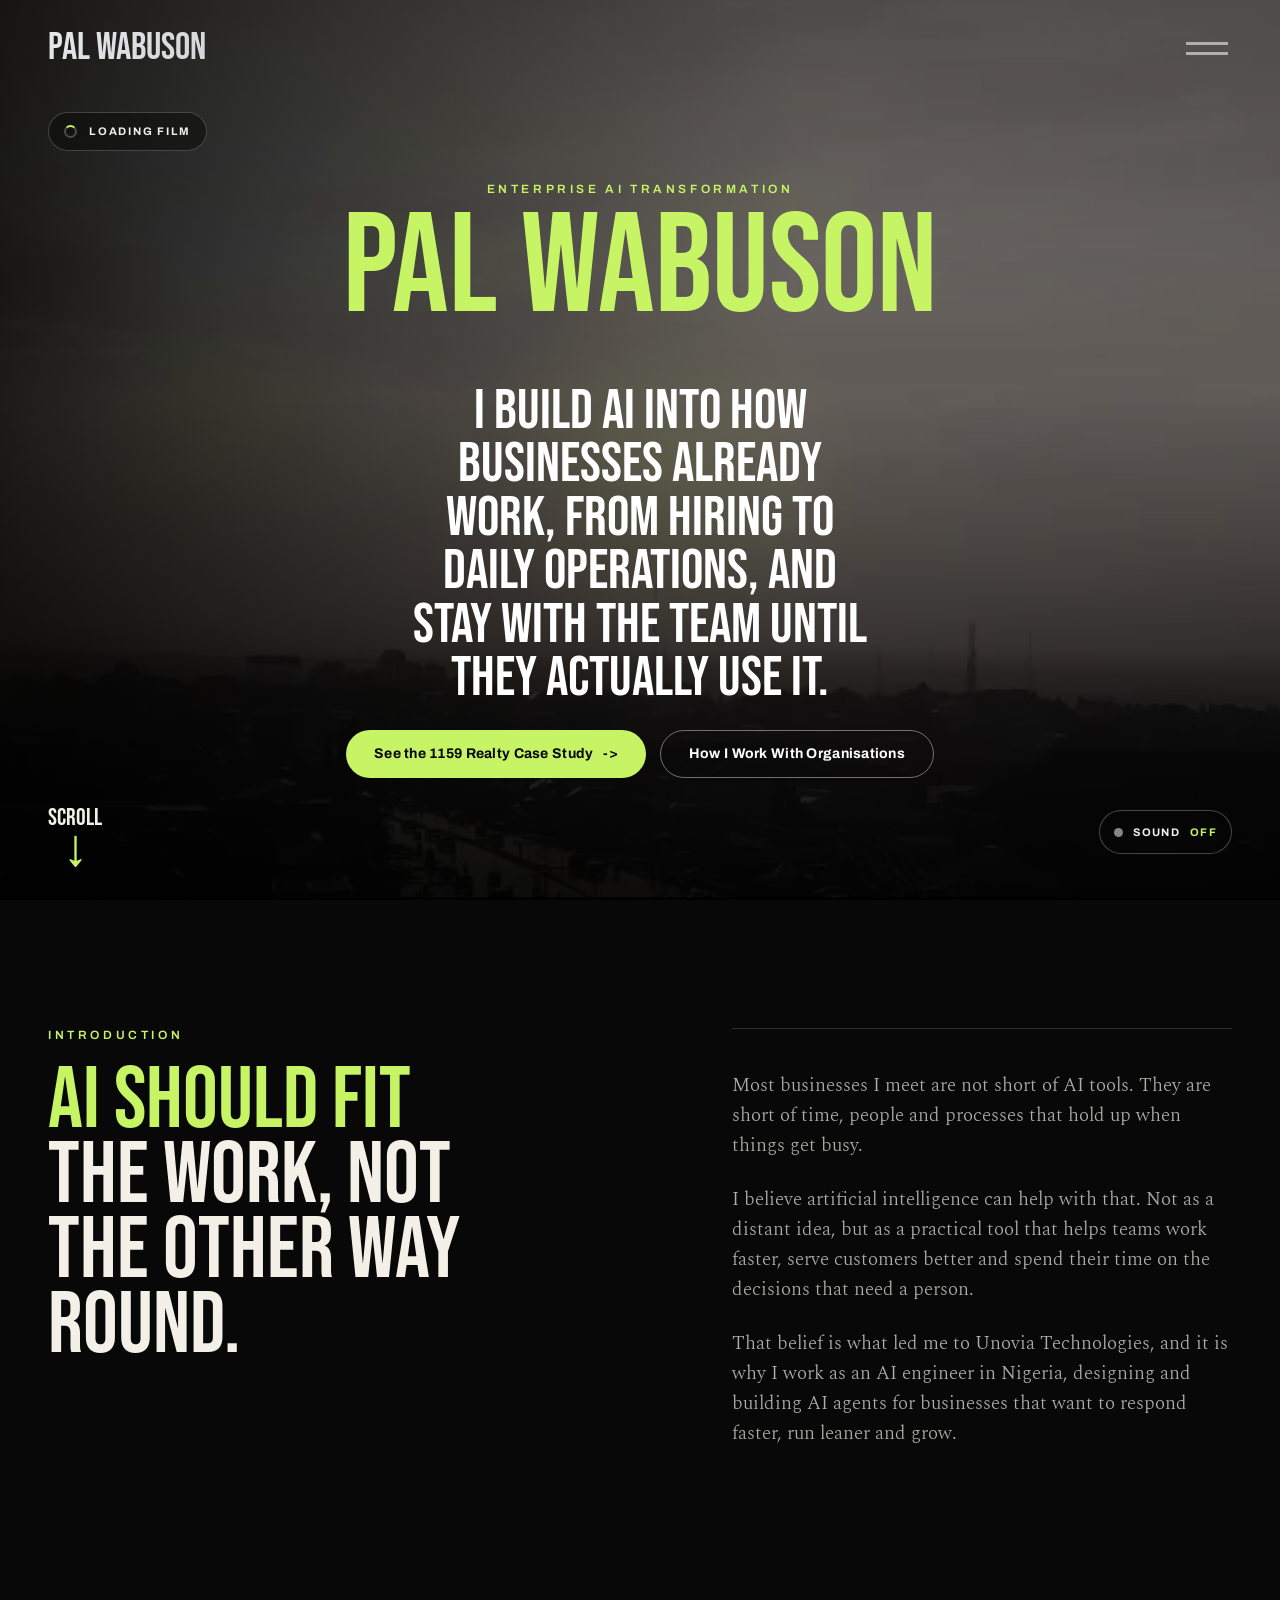
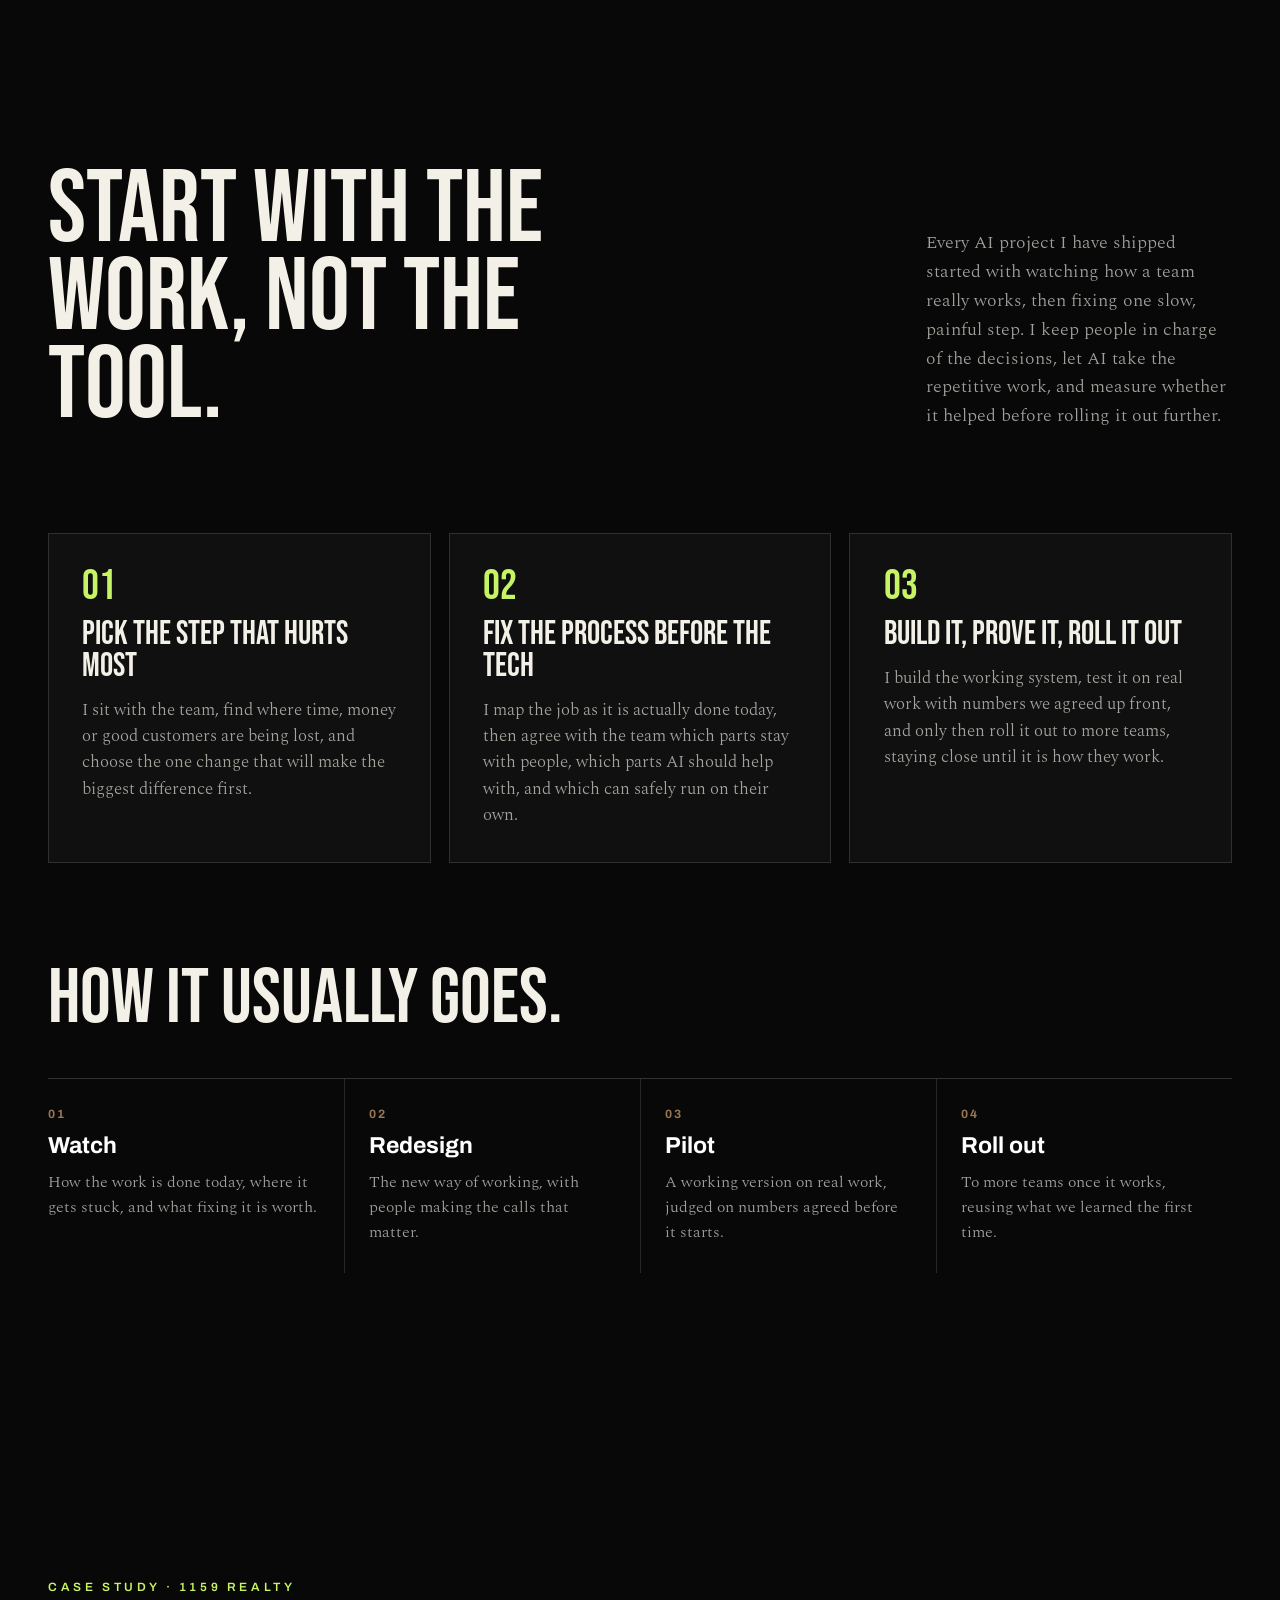
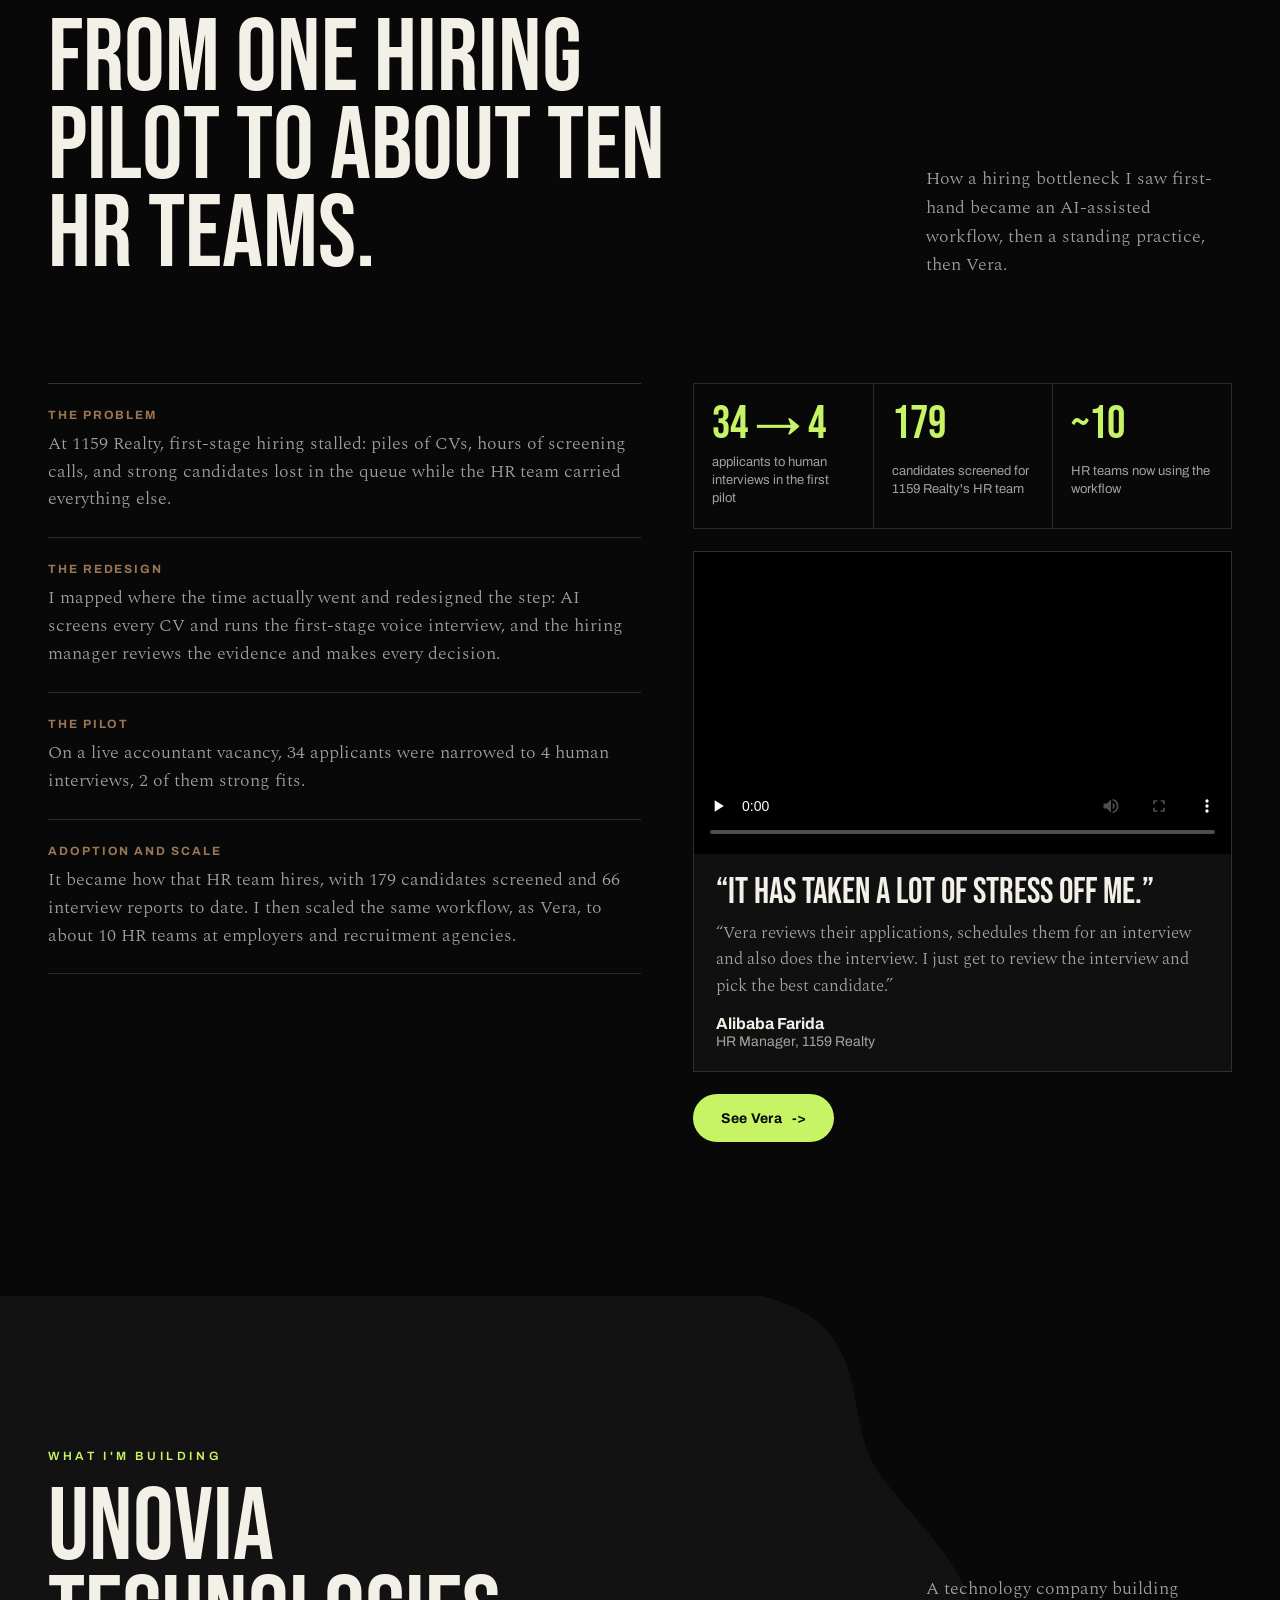
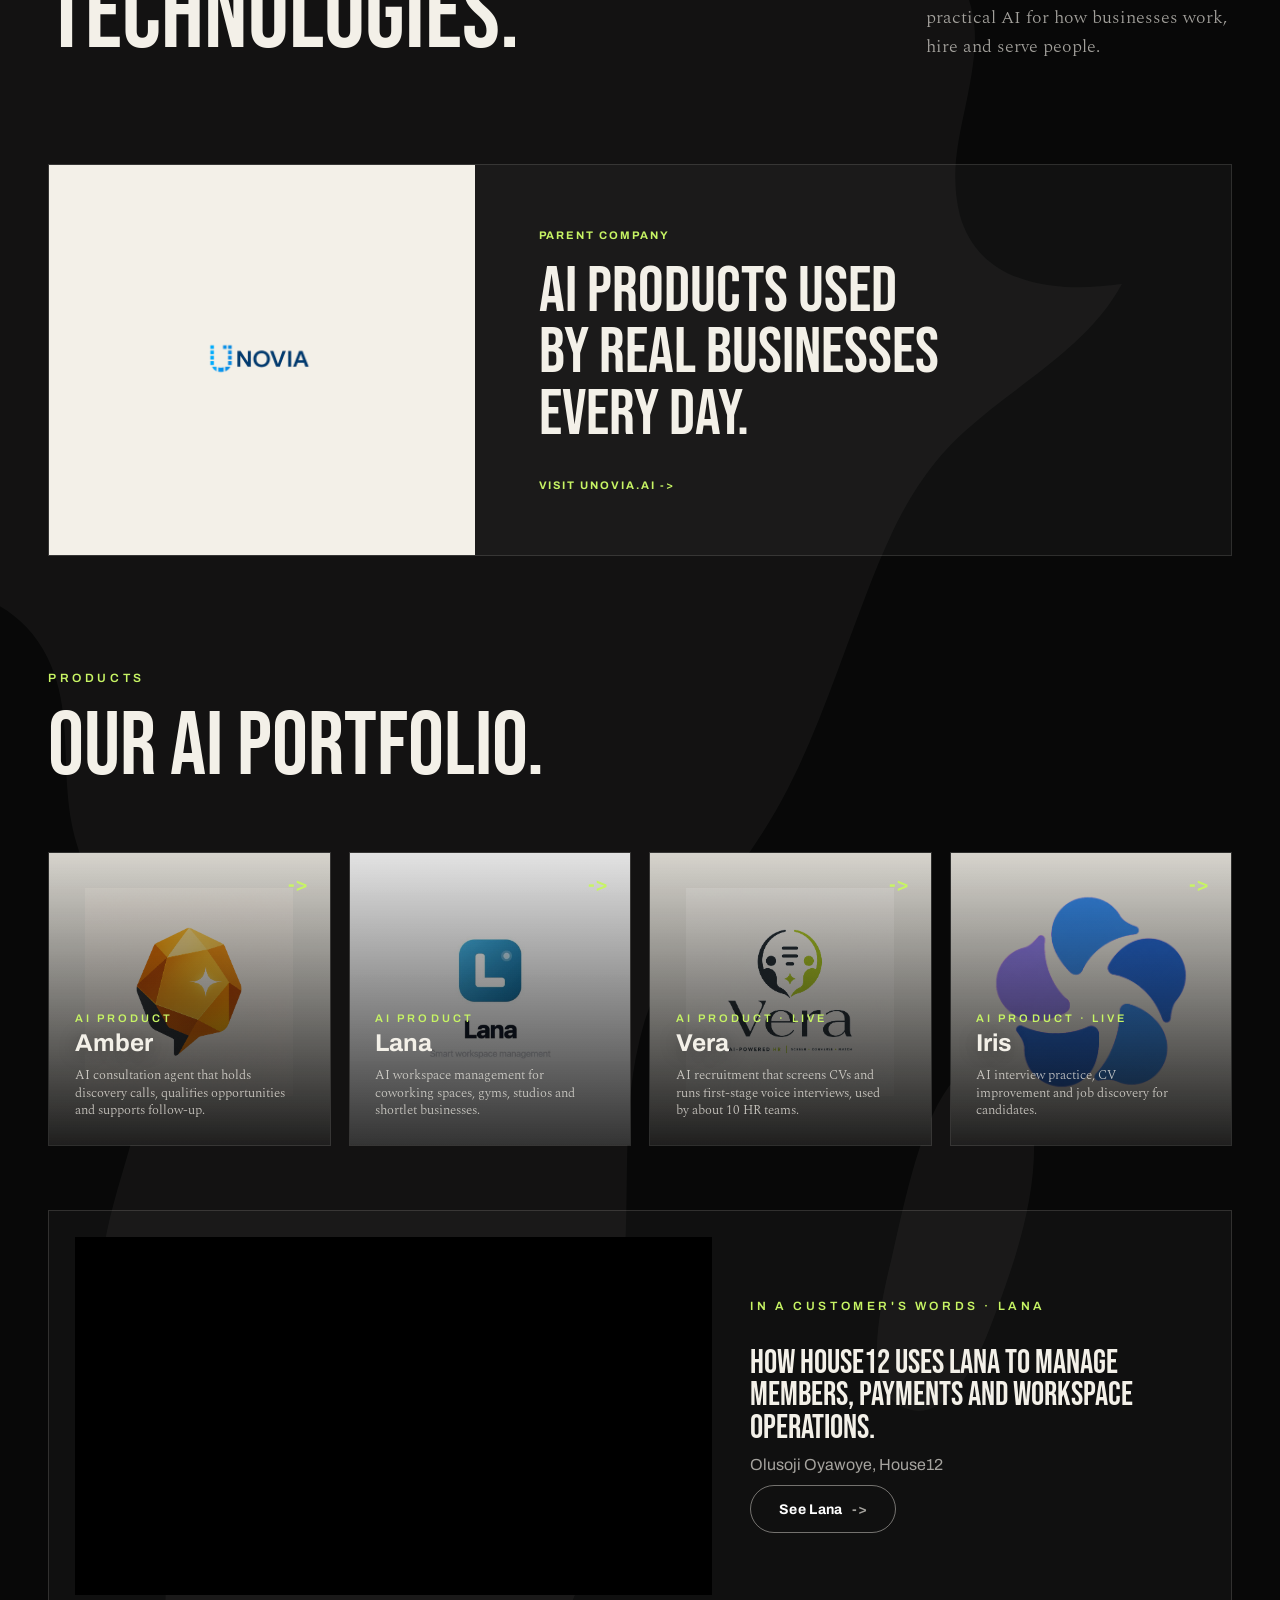
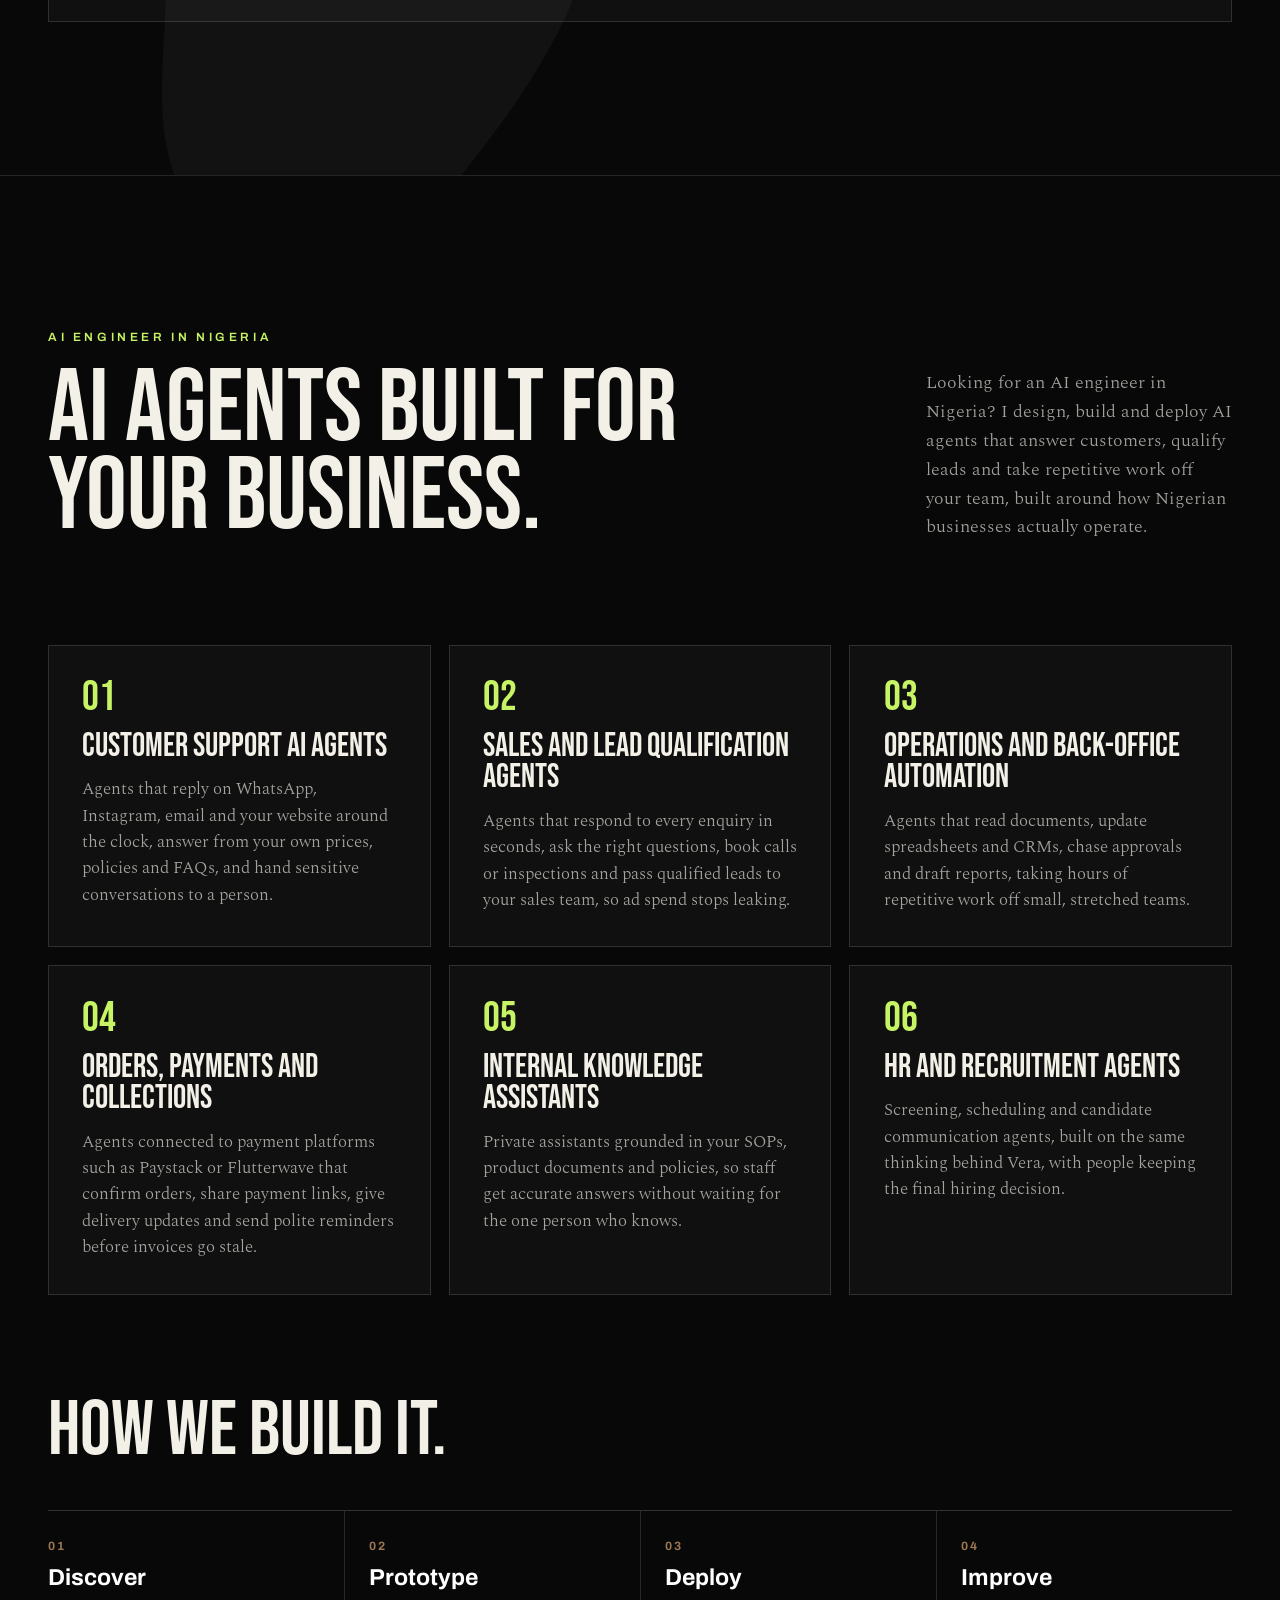
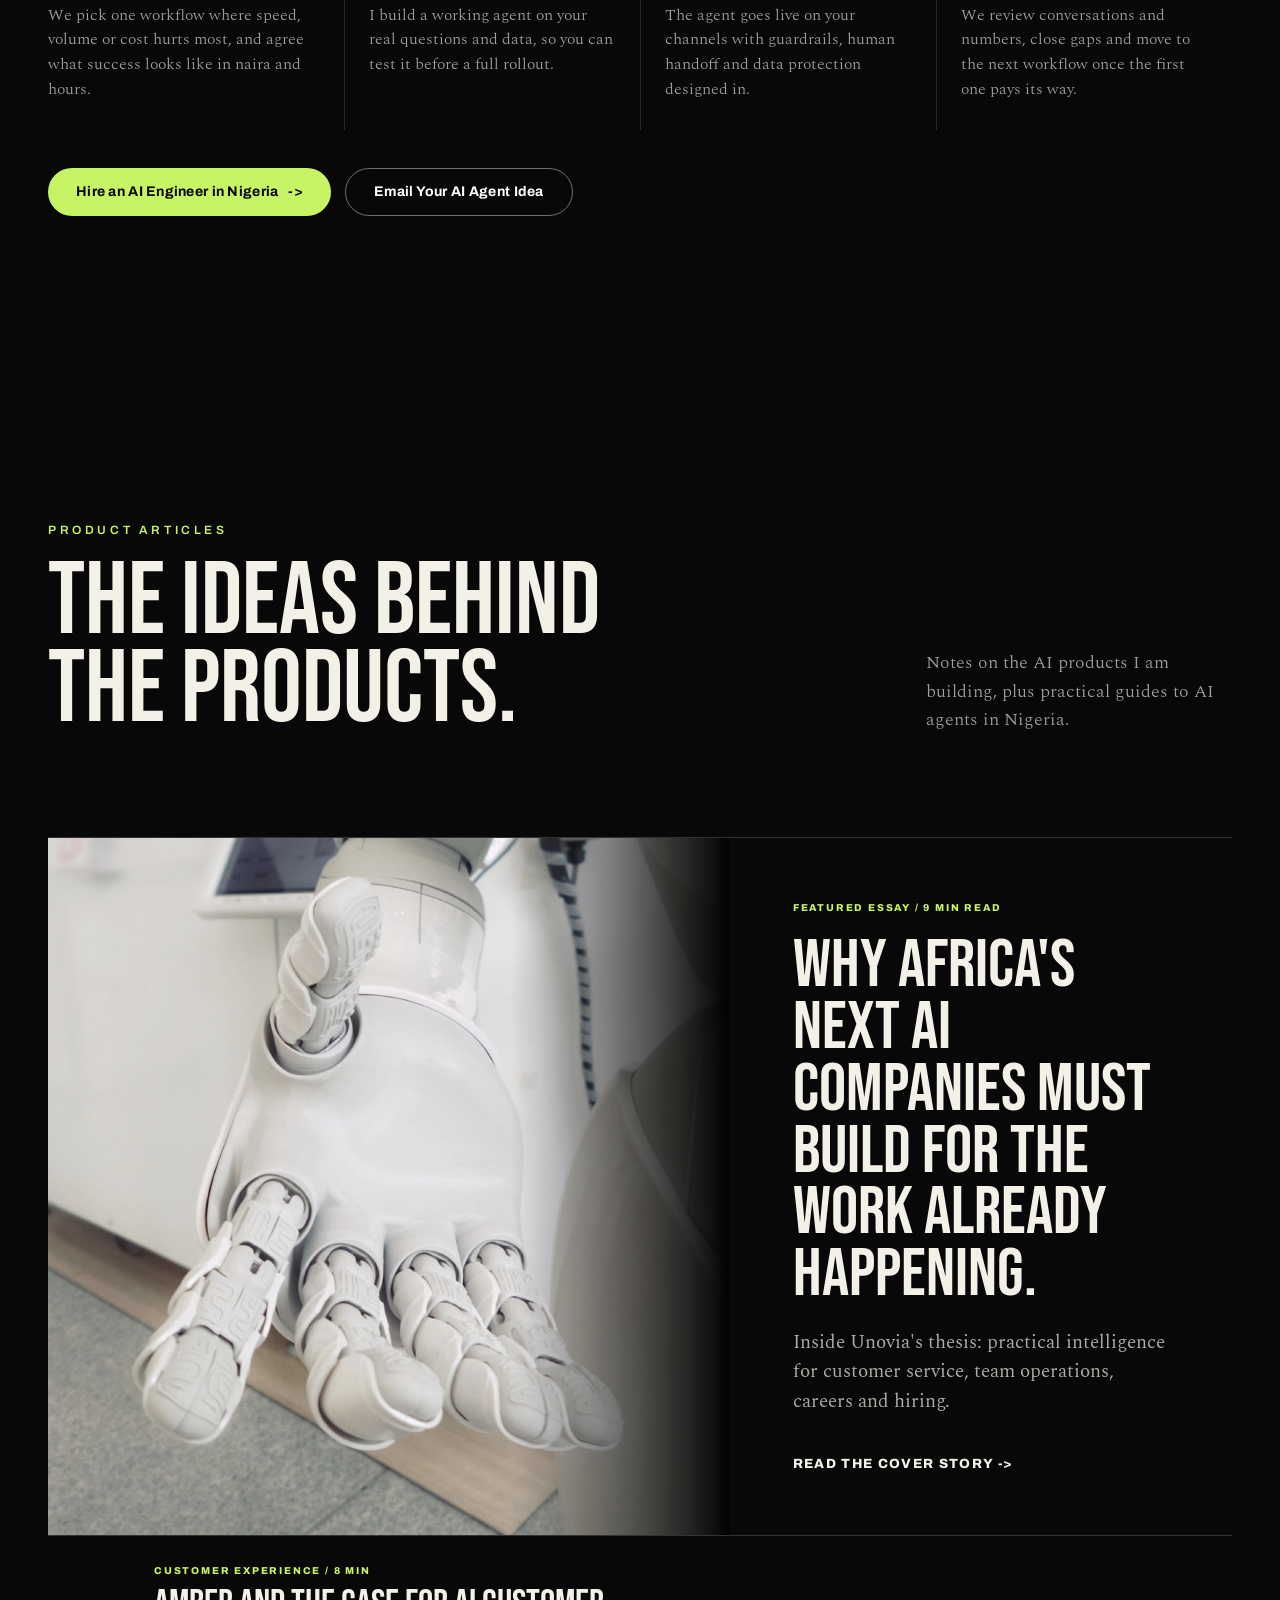
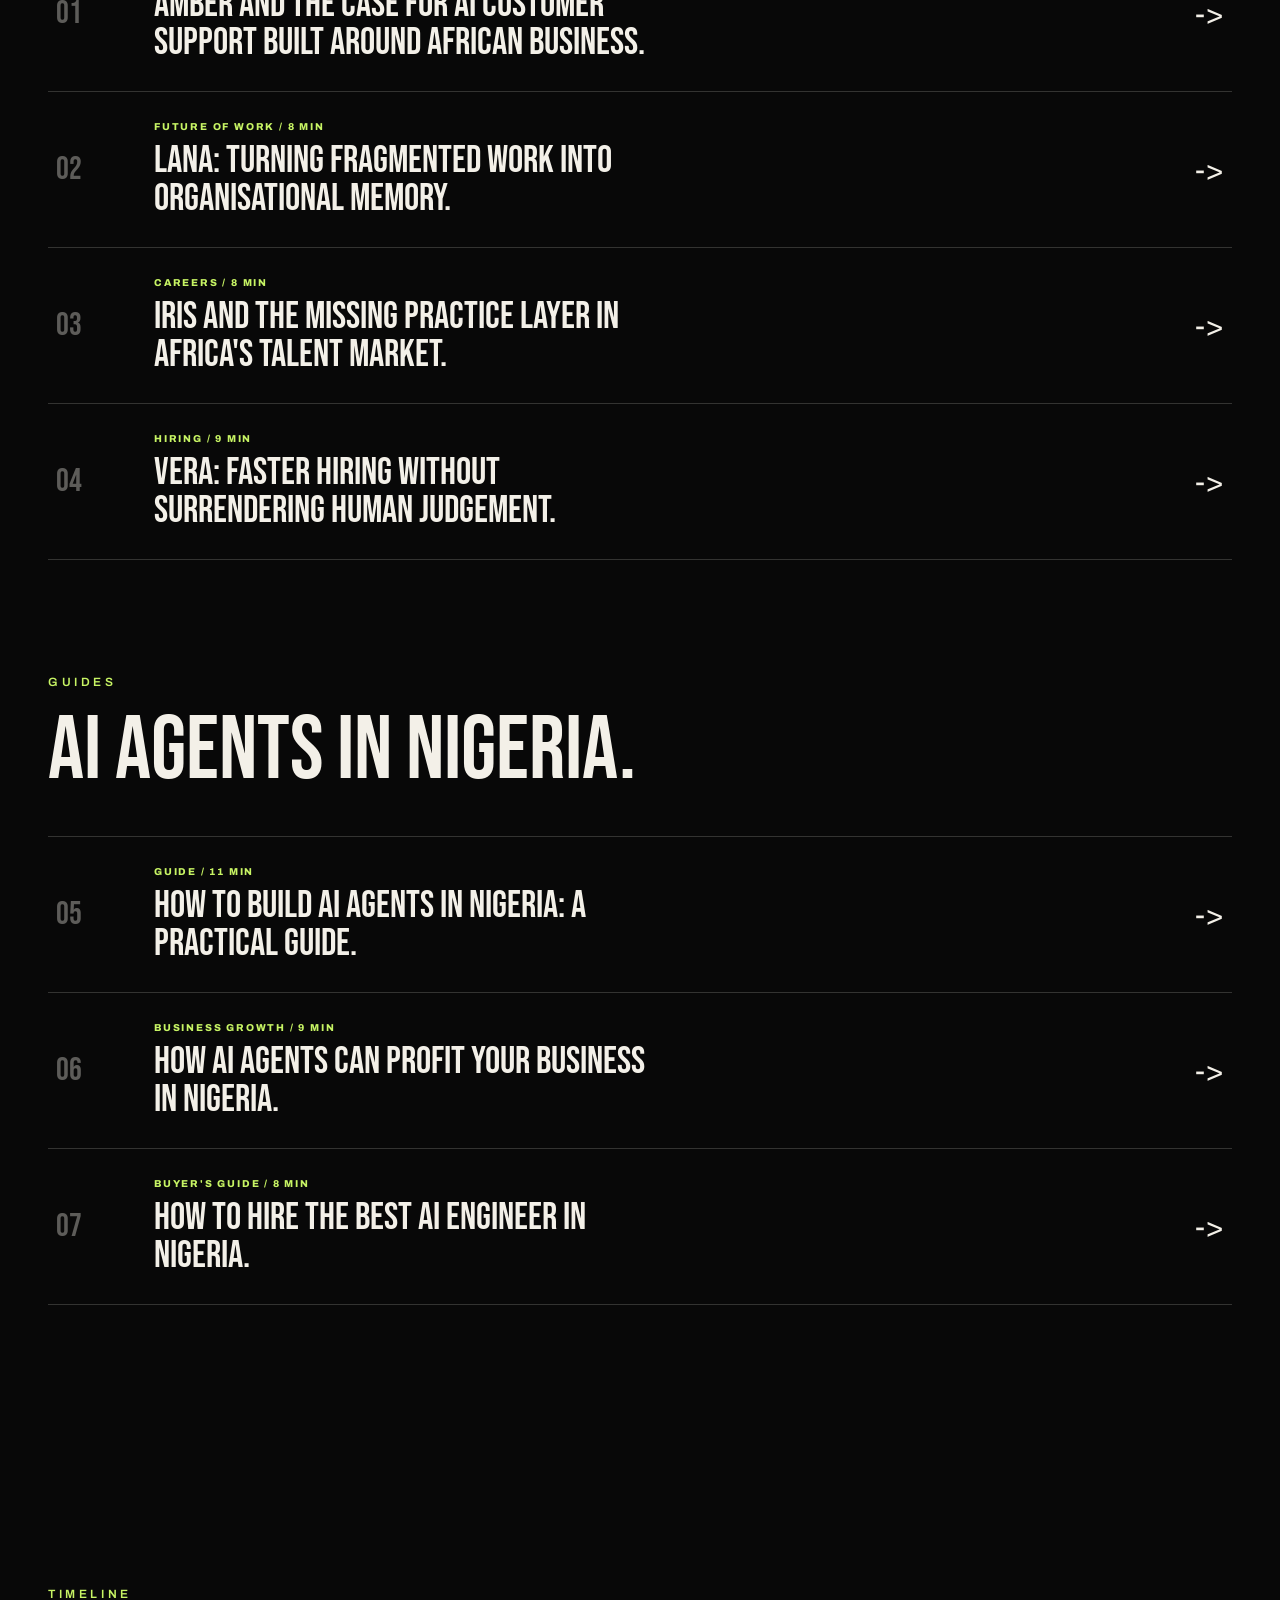
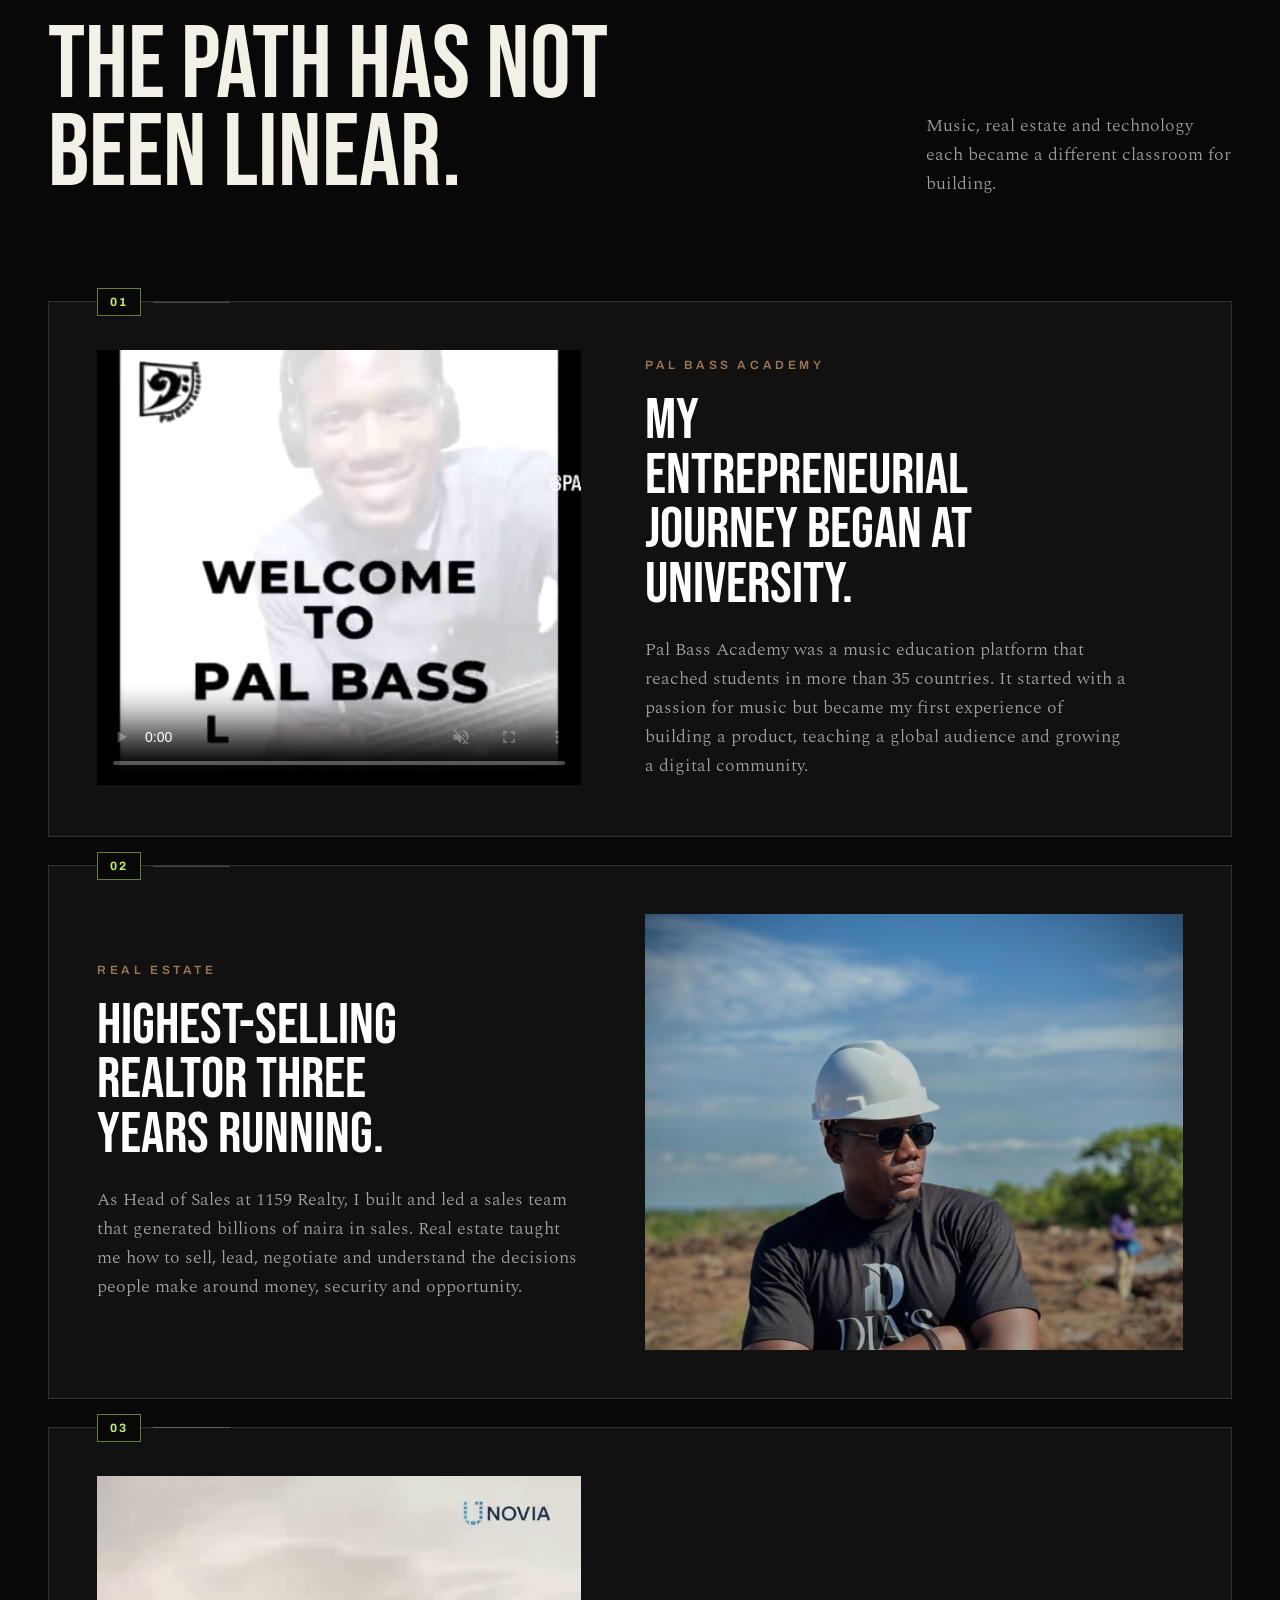
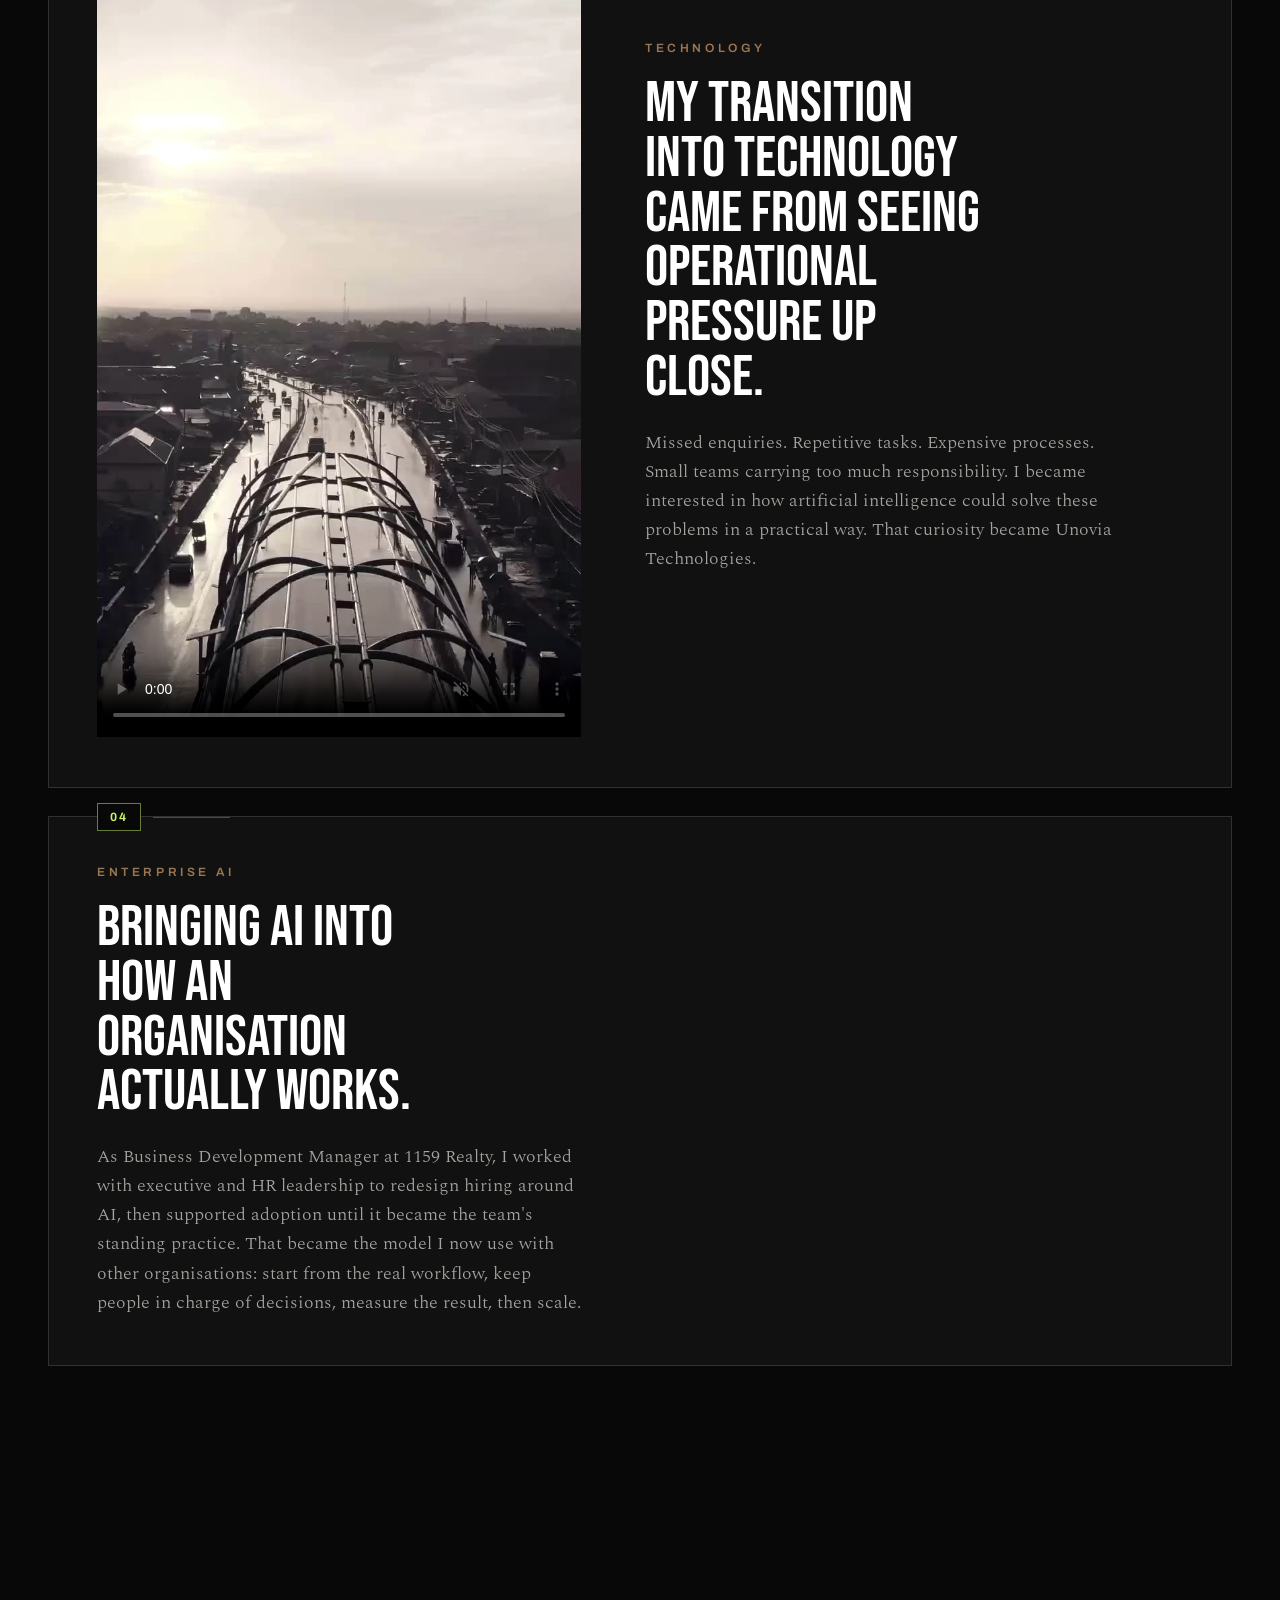
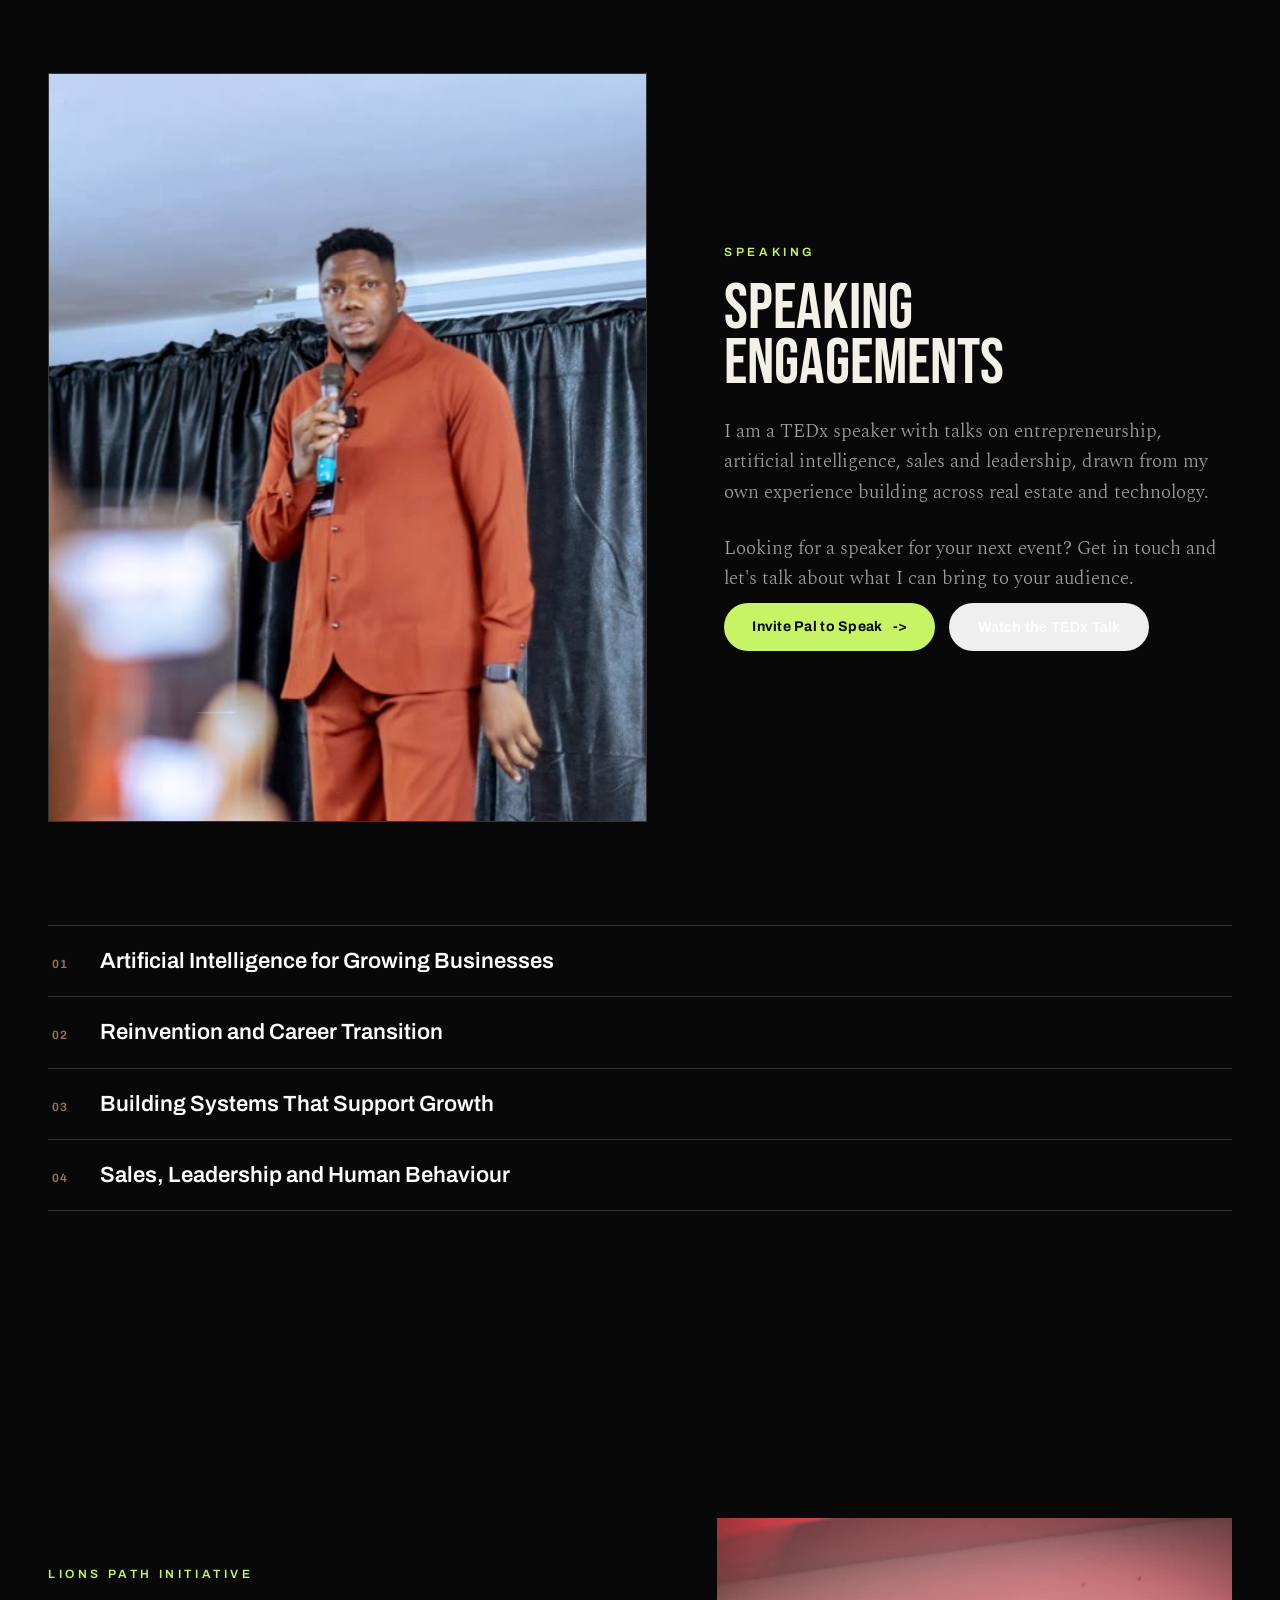
==== commit e8b6dd28: "Own-voice copy, Lana customer review, drop Africa framing - Hero and Enterprise AI section rewritten" ====
--- a/index.html
+++ b/index.html
@@ -58,7 +58,7 @@
           "image": "https://palwabuson.com/assets/og-pal-wabuson.jpg",
           "email": "mailto:hello@palwabuson.com",
           "jobTitle": "Enterprise AI Transformation Lead and Founder, Unovia Technologies",
-          "description": "AI engineer in Nigeria, AI agent builder, entrepreneur, TEDx speaker and founder of Unovia Technologies, building AI products and AI agents for Nigerian and African businesses.",
+          "description": "AI engineer in Nigeria, AI agent builder, entrepreneur, TEDx speaker and founder of Unovia Technologies, leading enterprise AI transformation and implementation, and building AI products and AI agents for businesses.",
           "address": { "@type": "PostalAddress", "addressCountry": "NG" },
           "knowsAbout": [
             "Enterprise AI transformation",
@@ -74,8 +74,7 @@
             "AI customer support",
             "Business process automation",
             "AI for small and medium businesses",
-            "AI adoption in Nigeria",
-            "AI in Africa"
+            "AI adoption in Nigeria"
           ],
           "makesOffer": {
             "@type": "Offer",
@@ -131,7 +130,7 @@
       "name": "Who is Pal Wabuson?",
       "acceptedAnswer": {
         "@type": "Answer",
-        "text": "Pal Wabuson is an AI engineer and entrepreneur in Nigeria, and the founder of Unovia Technologies, the company behind the AI products Amber, Lana, Iris and Vera. Pal designs and builds AI agents for businesses, speaks on artificial intelligence and African business as a TEDx speaker, and previously led a real estate sales team that generated billions of naira in sales."
+        "text": "Pal Wabuson is an AI engineer and entrepreneur in Nigeria, and the founder of Unovia Technologies, the company behind the AI products Amber, Lana, Iris and Vera. Pal designs and builds AI agents for businesses, speaks on artificial intelligence and entrepreneurship as a TEDx speaker, and previously led a real estate sales team that generated billions of naira in sales."
       }
     },
     {
@@ -187,7 +186,7 @@
       "name": "Do you work with businesses outside Nigeria?",
       "acceptedAnswer": {
         "@type": "Answer",
-        "text": "Yes. My focus is businesses in Nigeria and across Africa, and AI agent projects can be delivered remotely, so location is rarely a barrier."
+        "text": "Yes. I work with businesses in Nigeria and internationally, and projects can be delivered remotely, so location is rarely a barrier."
       }
     }
   ]
@@ -230,7 +229,7 @@
             <p class="hero-roles" aria-label="Enterprise AI Transformation. AI Implementation. Founder of Unovia Technologies. AI Engineer in Nigeria. TEDx Speaker. Convener, Lions Path Initiative.">
               <span class="role-swap" id="role-swap" aria-hidden="true">Enterprise AI Transformation</span>
             </p>
-            <p class="hero-statement">I help organisations move from AI experiments to AI that changes how work gets done, with people in charge of the decisions that matter.</p>
+            <p class="hero-statement">I build AI into how businesses already work, from hiring to daily operations, and stay with the team until they actually use it.</p>
             <div class="button-row centered hero-actions">
               <a class="button button-lime" href="#case-study">See the 1159 Realty Case Study <span aria-hidden="true">-></span></a>
               <a class="button button-outline" href="#enterprise">How I Work With Organisations</a>
@@ -251,11 +250,11 @@
         <div class="wrap intro-composition">
           <div>
             <p class="eyebrow lime reveal">Introduction</p>
-            <h2 class="story-title reveal">Africa's future will be shaped by the people willing to build it.</h2>
+            <h2 class="story-title reveal">AI should fit the work, not the other way round.</h2>
           </div>
           <div class="intro-copy-block reveal d1">
-            <p>Across the continent, ambitious businesses are trying to grow with limited resources, rising operational costs and systems that were not designed for their realities.</p>
-            <p>I believe artificial intelligence can help change that. Not as a distant idea, but as a practical tool that helps businesses work faster, serve customers better and grow with greater efficiency.</p>
+            <p>Most businesses I meet are not short of AI tools. They are short of time, people and processes that hold up when things get busy.</p>
+            <p>I believe artificial intelligence can help with that. Not as a distant idea, but as a practical tool that helps teams work faster, serve customers better and spend their time on the decisions that need a person.</p>
             <p>That belief is what led me to Unovia Technologies, and it is why I work as an AI engineer in Nigeria, designing and building AI agents for businesses that want to respond faster, run leaner and grow.</p>
           </div>
         </div>
@@ -266,34 +265,34 @@
           <div class="section-head">
             <div>
               <p class="eyebrow lime reveal">Enterprise AI Transformation</p>
-              <h2 class="section-title reveal d1" id="enterprise-title">AI that changes how work gets done.</h2>
-            </div>
-            <p class="head-copy reveal d2">Most organisations do not need more AI tools or another isolated pilot. They need help changing how work happens: where people lead, where AI assists, where it automates, and how to prove it was worth it. That is the work I do, from the first workflow to adoption across teams.</p>
+              <h2 class="section-title reveal d1" id="enterprise-title">Start with the work, not the tool.</h2>
+            </div>
+            <p class="head-copy reveal d2">Every AI project I have shipped started with watching how a team really works, then fixing one slow, painful step. I keep people in charge of the decisions, let AI take the repetitive work, and measure whether it helped before rolling it out further.</p>
           </div>
           <div class="service-grid">
             <article class="service-card reveal">
               <span class="service-num">01</span>
-              <h3>Find the right opportunities</h3>
-              <p>I work with teams to understand their priorities and pain points, then separate the opportunities that will pay off from the interesting distractions, using speed, quality, cost and risk.</p>
+              <h3>Pick the step that hurts most</h3>
+              <p>I sit with the team, find where time, money or good customers are being lost, and choose the one change that will make the biggest difference first.</p>
             </article>
             <article class="service-card reveal d1">
               <span class="service-num">02</span>
-              <h3>Redesign the workflow first</h3>
-              <p>Before any technology, I map how the work really happens: the manual effort, handoffs, rework and decision delays. Then we decide what stays human-led, where AI assists and where automation is safe.</p>
+              <h3>Fix the process before the tech</h3>
+              <p>I map the job as it is actually done today, then agree with the team which parts stay with people, which parts AI should help with, and which can safely run on their own.</p>
             </article>
             <article class="service-card reveal d2">
               <span class="service-num">03</span>
-              <h3>Implement, measure, embed</h3>
-              <p>I turn the redesign into a working system with clear owners, success measures and review points, pilot it on real work, then scale it and support adoption until it becomes the normal way of working.</p>
+              <h3>Build it, prove it, roll it out</h3>
+              <p>I build the working system, test it on real work with numbers we agreed up front, and only then roll it out to more teams, staying close until it is how they work.</p>
             </article>
           </div>
           <div class="process-block">
-            <h3 class="process-title reveal">From pilot to practice.</h3>
+            <h3 class="process-title reveal">How it usually goes.</h3>
             <ol class="process-steps">
-              <li class="reveal"><span>01</span><strong>Map</strong><p>How the work happens today, where it gets stuck, and what a better result is worth.</p></li>
-              <li class="reveal d1"><span>02</span><strong>Design</strong><p>The future workflow, with clear lines between human decisions, AI assistance and automation.</p></li>
-              <li class="reveal d2"><span>03</span><strong>Pilot</strong><p>A working version on real work, with success measures agreed before it starts.</p></li>
-              <li class="reveal d3"><span>04</span><strong>Scale</strong><p>Adoption across teams, value tracked, and lessons turned into a pattern the next team can reuse.</p></li>
+              <li class="reveal"><span>01</span><strong>Watch</strong><p>How the work is done today, where it gets stuck, and what fixing it is worth.</p></li>
+              <li class="reveal d1"><span>02</span><strong>Redesign</strong><p>The new way of working, with people making the calls that matter.</p></li>
+              <li class="reveal d2"><span>03</span><strong>Pilot</strong><p>A working version on real work, judged on numbers agreed before it starts.</p></li>
+              <li class="reveal d3"><span>04</span><strong>Roll out</strong><p>To more teams once it works, reusing what we learned the first time.</p></li>
             </ol>
           </div>
         </div>
@@ -354,13 +353,13 @@
               <p class="eyebrow lime reveal">What I'm Building</p>
               <h2 class="section-title reveal d1">Unovia Technologies.</h2>
             </div>
-            <p class="head-copy reveal d2">An African technology company building practical AI for how businesses work, hire and serve people.</p>
+            <p class="head-copy reveal d2">A technology company building practical AI for how businesses work, hire and serve people.</p>
           </div>
           <a class="unovia-company-link reveal" href="https://unovia.ai" aria-label="Visit the Unovia Technologies website">
             <span class="unovia-company-logo"><img src="./assets/brand/unovia-logo.png" alt="Unovia Technologies"></span>
             <span class="unovia-company-copy">
               <small>Parent company</small>
-              <strong>Technology designed for Africa's next chapter.</strong>
+              <strong>AI products used by real businesses every day.</strong>
               <span>Visit unovia.ai <span aria-hidden="true">-></span></span>
             </span>
           </a>
@@ -394,6 +393,17 @@
               <span class="tile-arrow" aria-hidden="true">-></span>
             </a>
           </div>
+          <figure class="product-review reveal">
+            <div class="product-review-video">
+              <iframe src="https://www.youtube-nocookie.com/embed/f93OYXSna94?rel=0&amp;modestbranding=1" title="How House12 uses Lana to manage members, payments and workspace operations" loading="lazy" allow="accelerometer; clipboard-write; encrypted-media; gyroscope; picture-in-picture" allowfullscreen></iframe>
+            </div>
+            <figcaption>
+              <p class="eyebrow lime">In a customer's words · Lana</p>
+              <strong>How House12 uses Lana to manage members, payments and workspace operations.</strong>
+              <span>Olusoji Oyawoye, House12</span>
+              <a class="button button-outline" href="https://lana.unovia.ai">See Lana <span aria-hidden="true">-></span></a>
+            </figcaption>
+          </figure>
         </div>
       </section>
 
@@ -461,7 +471,7 @@
               <p class="eyebrow lime reveal">Product Articles</p>
               <h2 class="section-title reveal d1">The ideas behind the products.</h2>
             </div>
-            <p class="head-copy reveal d2">Notes on the AI products I am building for African businesses, plus practical guides to AI agents in Nigeria.</p>
+            <p class="head-copy reveal d2">Notes on the AI products I am building, plus practical guides to AI agents in Nigeria.</p>
           </div>
           <div class="article-library">
             <a class="article-lead reveal" href="./articles/unovia-technologies-ai-products-africa.html">
@@ -597,7 +607,7 @@
             <div class="speaking-copy">
               <p class="eyebrow lime reveal">Speaking</p>
               <h2 class="section-title mid reveal d1">Speaking Engagements</h2>
-              <p class="head-copy wide reveal d2">I am a TEDx speaker with talks on entrepreneurship, artificial intelligence, sales, leadership and the future of African business, drawn from my own experience building across real estate and technology.</p>
+              <p class="head-copy wide reveal d2">I am a TEDx speaker with talks on entrepreneurship, artificial intelligence, sales and leadership, drawn from my own experience building across real estate and technology.</p>
               <p class="head-copy wide reveal d2">Looking for a speaker for your next event? Get in touch and let's talk about what I can bring to your audience.</p>
               <div class="button-row reveal d2">
                 <a class="button button-lime" href="#contact">Invite Pal to Speak <span aria-hidden="true">-></span></a>
@@ -690,7 +700,7 @@
           <div class="story-panel-copy">
             <p class="eyebrow lime">AI Lecture</p>
             <h2>Artificial intelligence, explained from the builder's side.</h2>
-            <p>A lecture chapter for the ideas behind Unovia, Amber, Lana, Iris, Vera and intelligent systems for African businesses.</p>
+            <p>A lecture chapter for the ideas behind Unovia, Amber, Lana, Iris, Vera and intelligent systems for businesses.</p>
           </div>
           <div class="video-embed" data-youtube="XKH4xb9HJGY"></div>
         </div>
@@ -738,7 +748,7 @@
           <div class="faq-list reveal">
             <details class="faq-item" open>
               <summary>Who is Pal Wabuson?</summary>
-              <div class="faq-answer"><p>Pal Wabuson is an AI engineer and entrepreneur in Nigeria, and the founder of Unovia Technologies, the company behind the AI products Amber, Lana, Iris and Vera. Pal designs and builds AI agents for businesses, speaks on artificial intelligence and African business as a TEDx speaker, and previously led a real estate sales team that generated billions of naira in sales.</p></div>
+              <div class="faq-answer"><p>Pal Wabuson is an AI engineer and entrepreneur in Nigeria, and the founder of Unovia Technologies, the company behind the AI products Amber, Lana, Iris and Vera. Pal designs and builds AI agents for businesses, speaks on artificial intelligence and entrepreneurship as a TEDx speaker, and previously led a real estate sales team that generated billions of naira in sales.</p></div>
             </details>
             <details class="faq-item">
               <summary>I need an AI engineer in Nigeria. Can you help?</summary>
@@ -766,7 +776,7 @@
             </details>
             <details class="faq-item">
               <summary>Do you work with businesses outside Nigeria?</summary>
-              <div class="faq-answer"><p>Yes. My focus is businesses in Nigeria and across Africa, and AI agent projects can be delivered remotely, so location is rarely a barrier.</p></div>
+              <div class="faq-answer"><p>Yes. I work with businesses in Nigeria and internationally, and projects can be delivered remotely, so location is rarely a barrier.</p></div>
             </details>
           </div>
         </div>
--- a/styles.css
+++ b/styles.css
@@ -3872,3 +3872,55 @@
     border-top: 1px solid rgba(243, 240, 232, 0.14);
   }
 }
+
+
+/* Lana customer review under the product tiles */
+.product-review {
+  display: grid;
+  grid-template-columns: minmax(0, 1.4fr) minmax(0, 1fr);
+  gap: clamp(22px, 3vw, 44px);
+  align-items: center;
+  margin: clamp(40px, 5vw, 70px) 0 0;
+  padding: clamp(18px, 2vw, 26px);
+  border: 1px solid rgba(243, 240, 232, 0.14);
+  background: rgba(243, 240, 232, 0.03);
+}
+
+.product-review-video {
+  position: relative;
+  aspect-ratio: 16 / 9;
+  background: #000;
+}
+
+.product-review-video iframe {
+  position: absolute;
+  inset: 0;
+  width: 100%;
+  height: 100%;
+  border: 0;
+}
+
+.product-review figcaption {
+  display: grid;
+  gap: 12px;
+  justify-items: start;
+}
+
+.product-review figcaption strong {
+  color: var(--paper);
+  font-family: var(--display);
+  font-size: clamp(28px, 2.6vw, 40px);
+  font-weight: 400;
+  line-height: 0.98;
+  text-transform: uppercase;
+}
+
+.product-review figcaption span {
+  color: var(--muted-light);
+}
+
+@media (max-width: 900px) {
+  .product-review {
+    grid-template-columns: 1fr;
+  }
+}
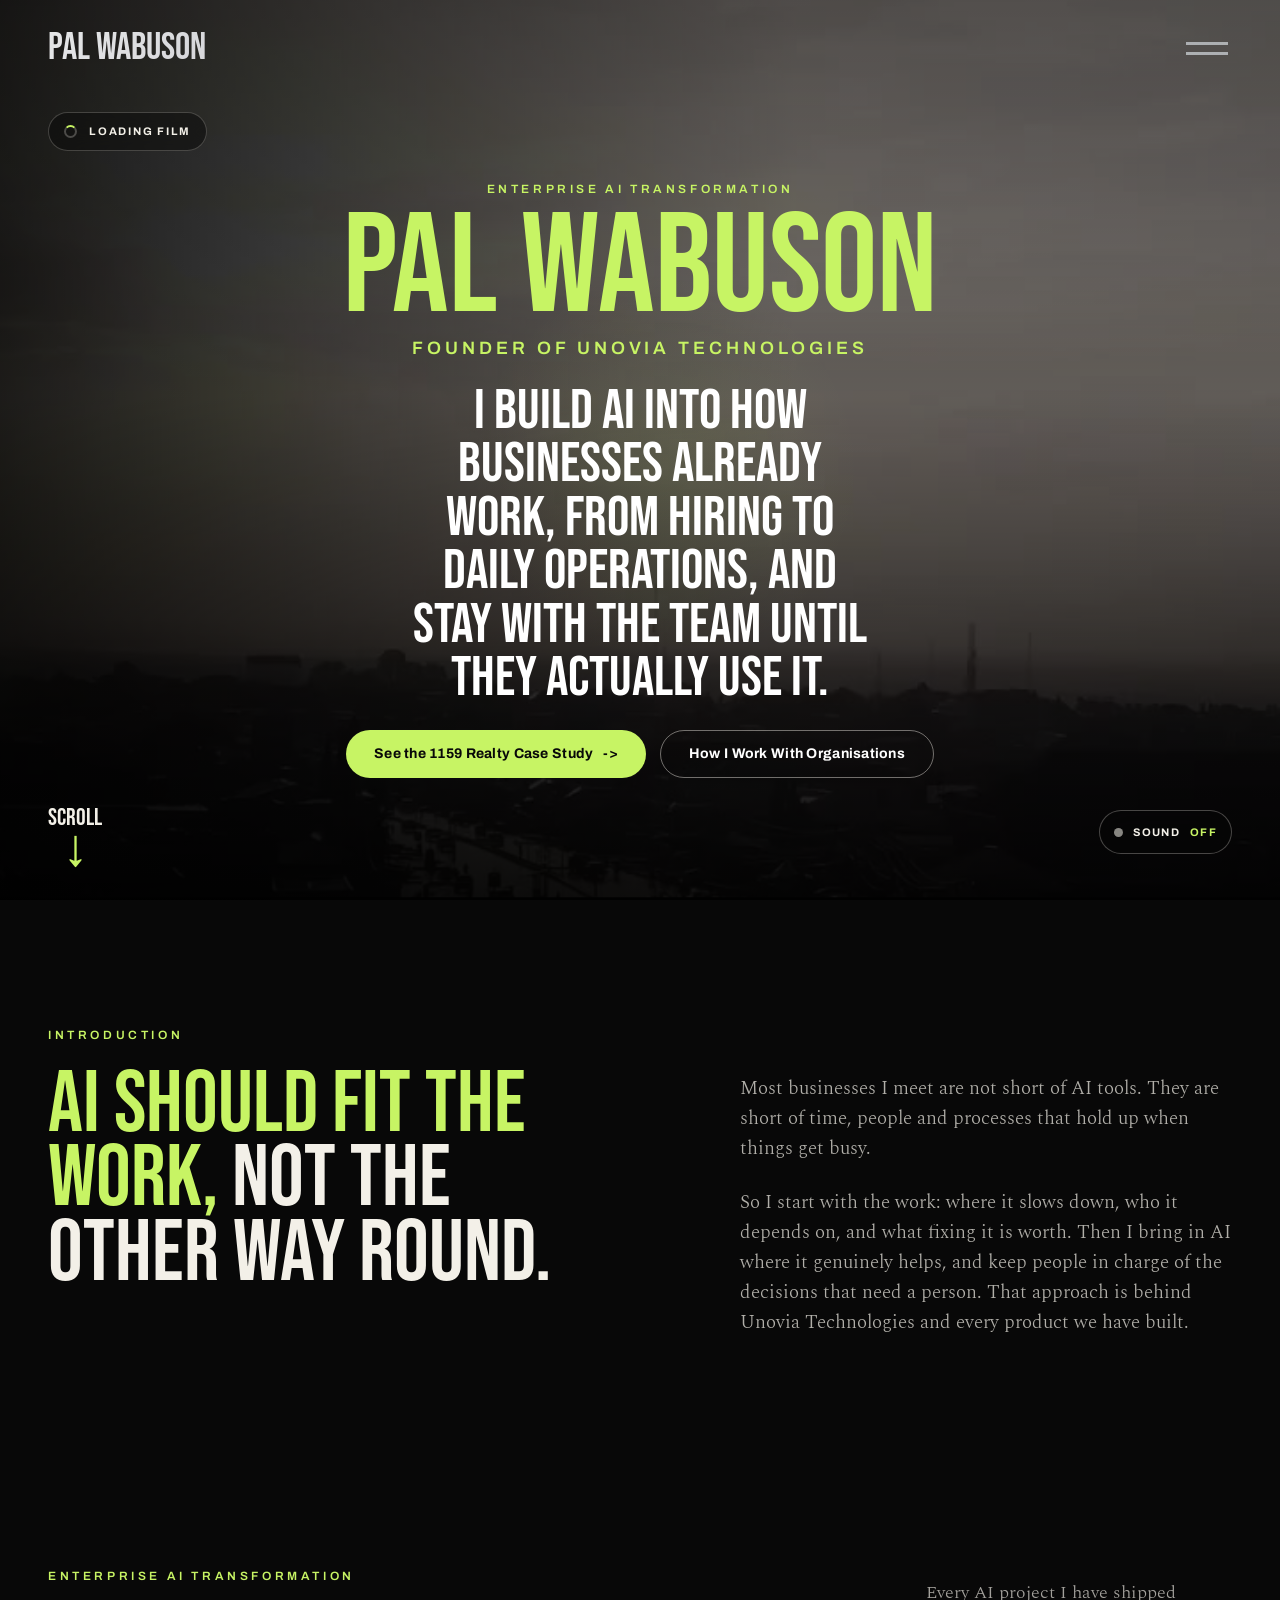
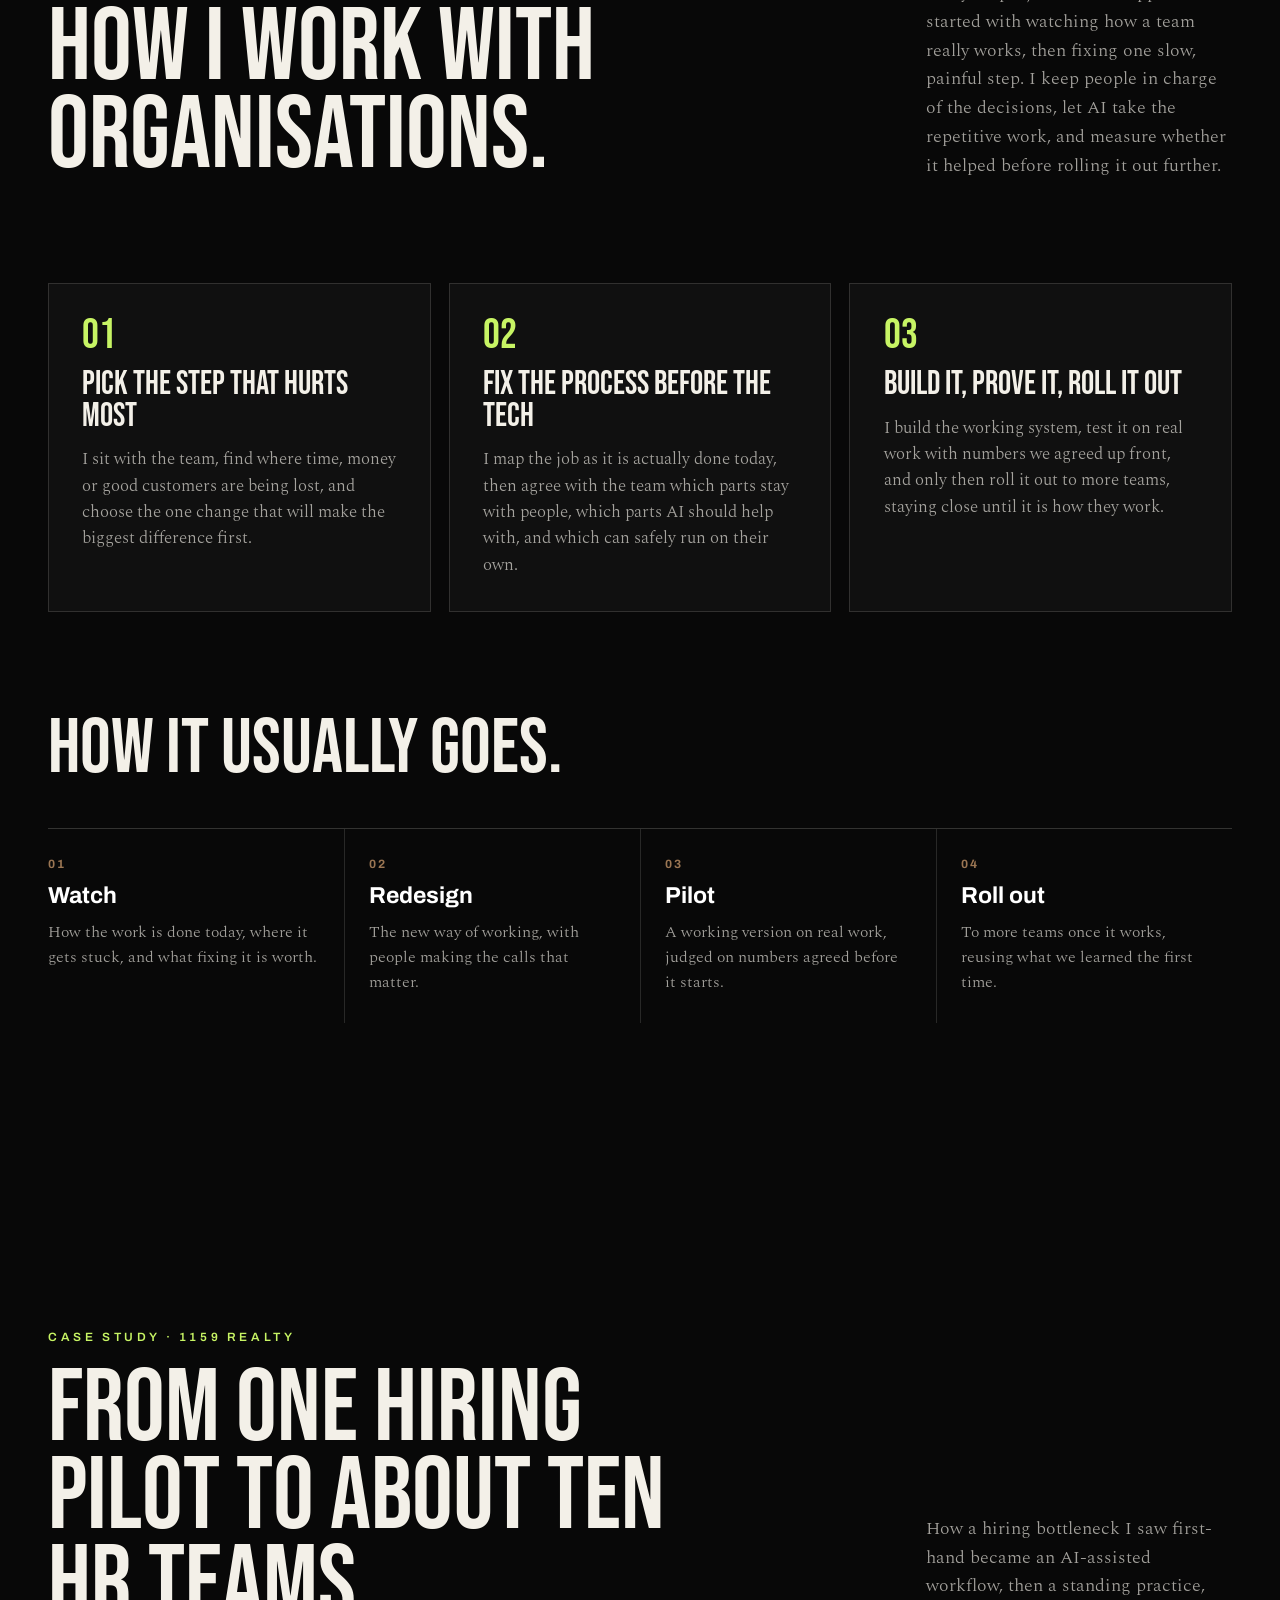
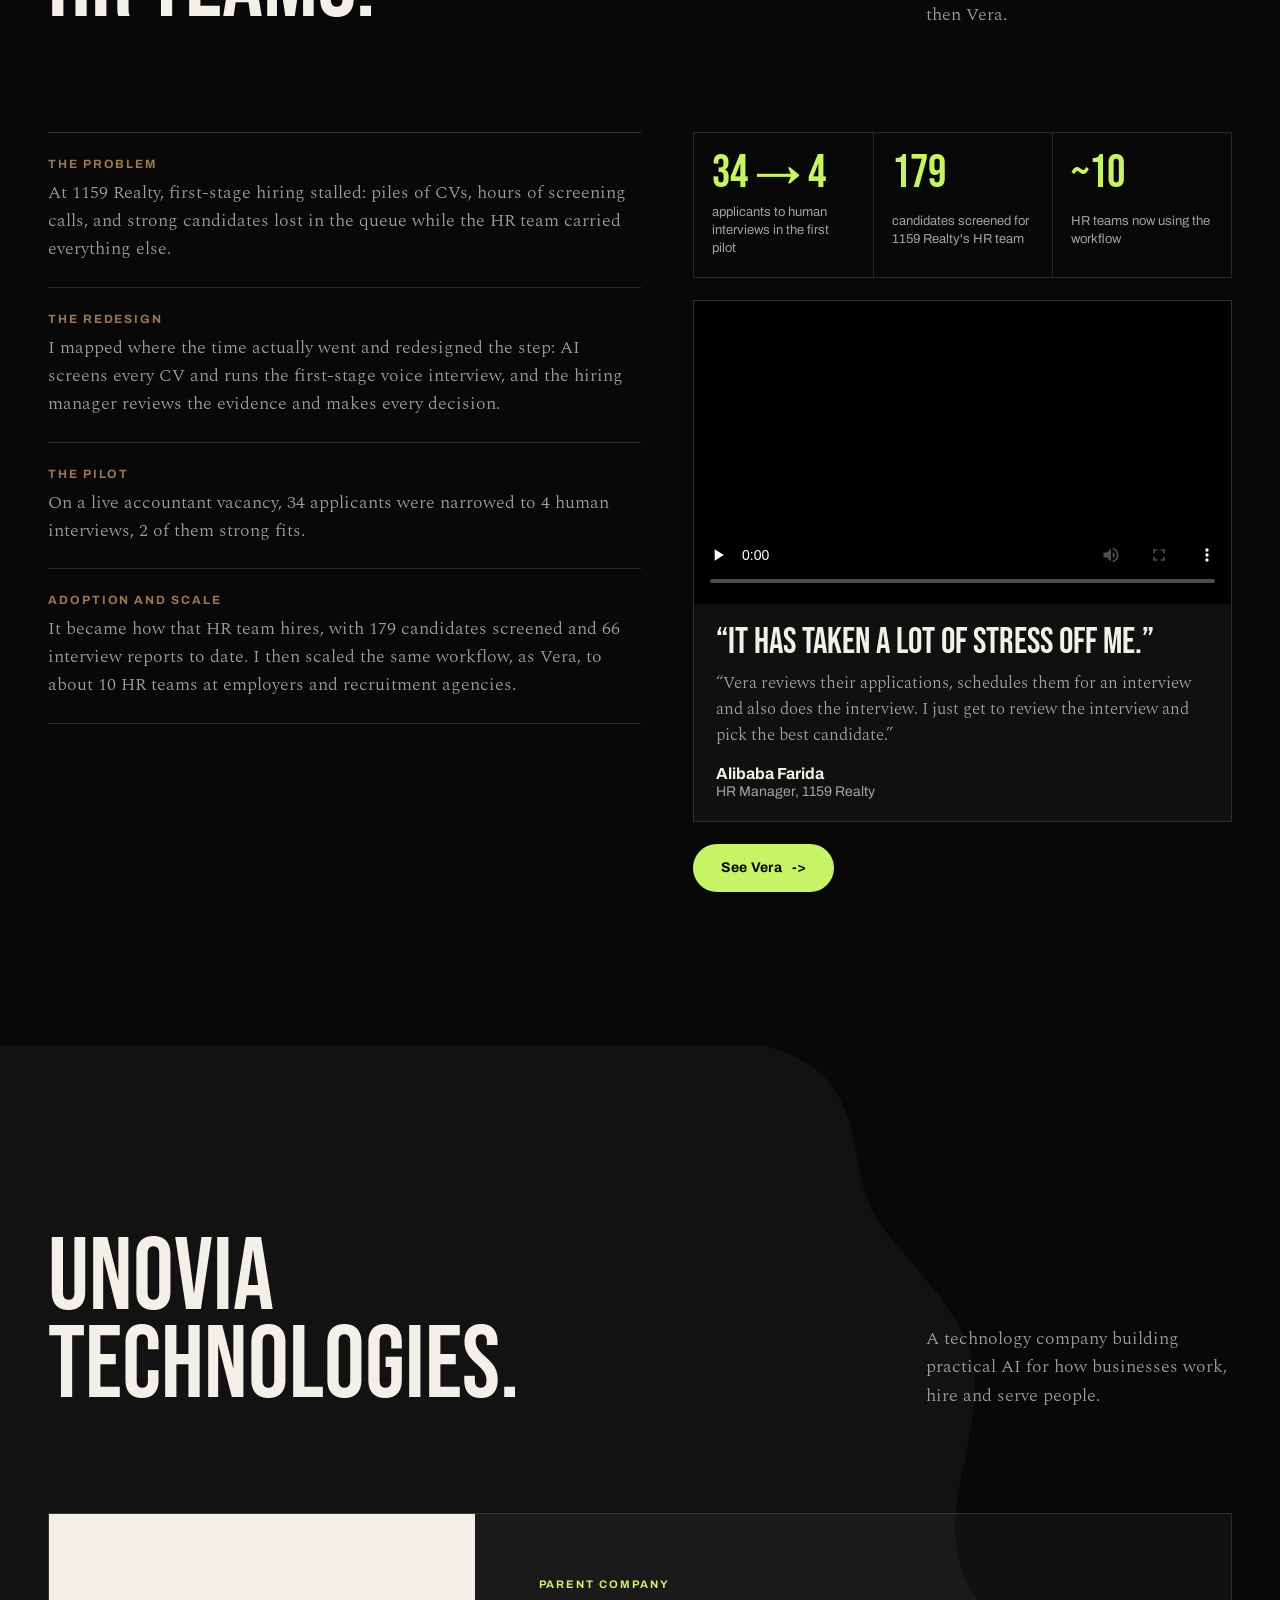
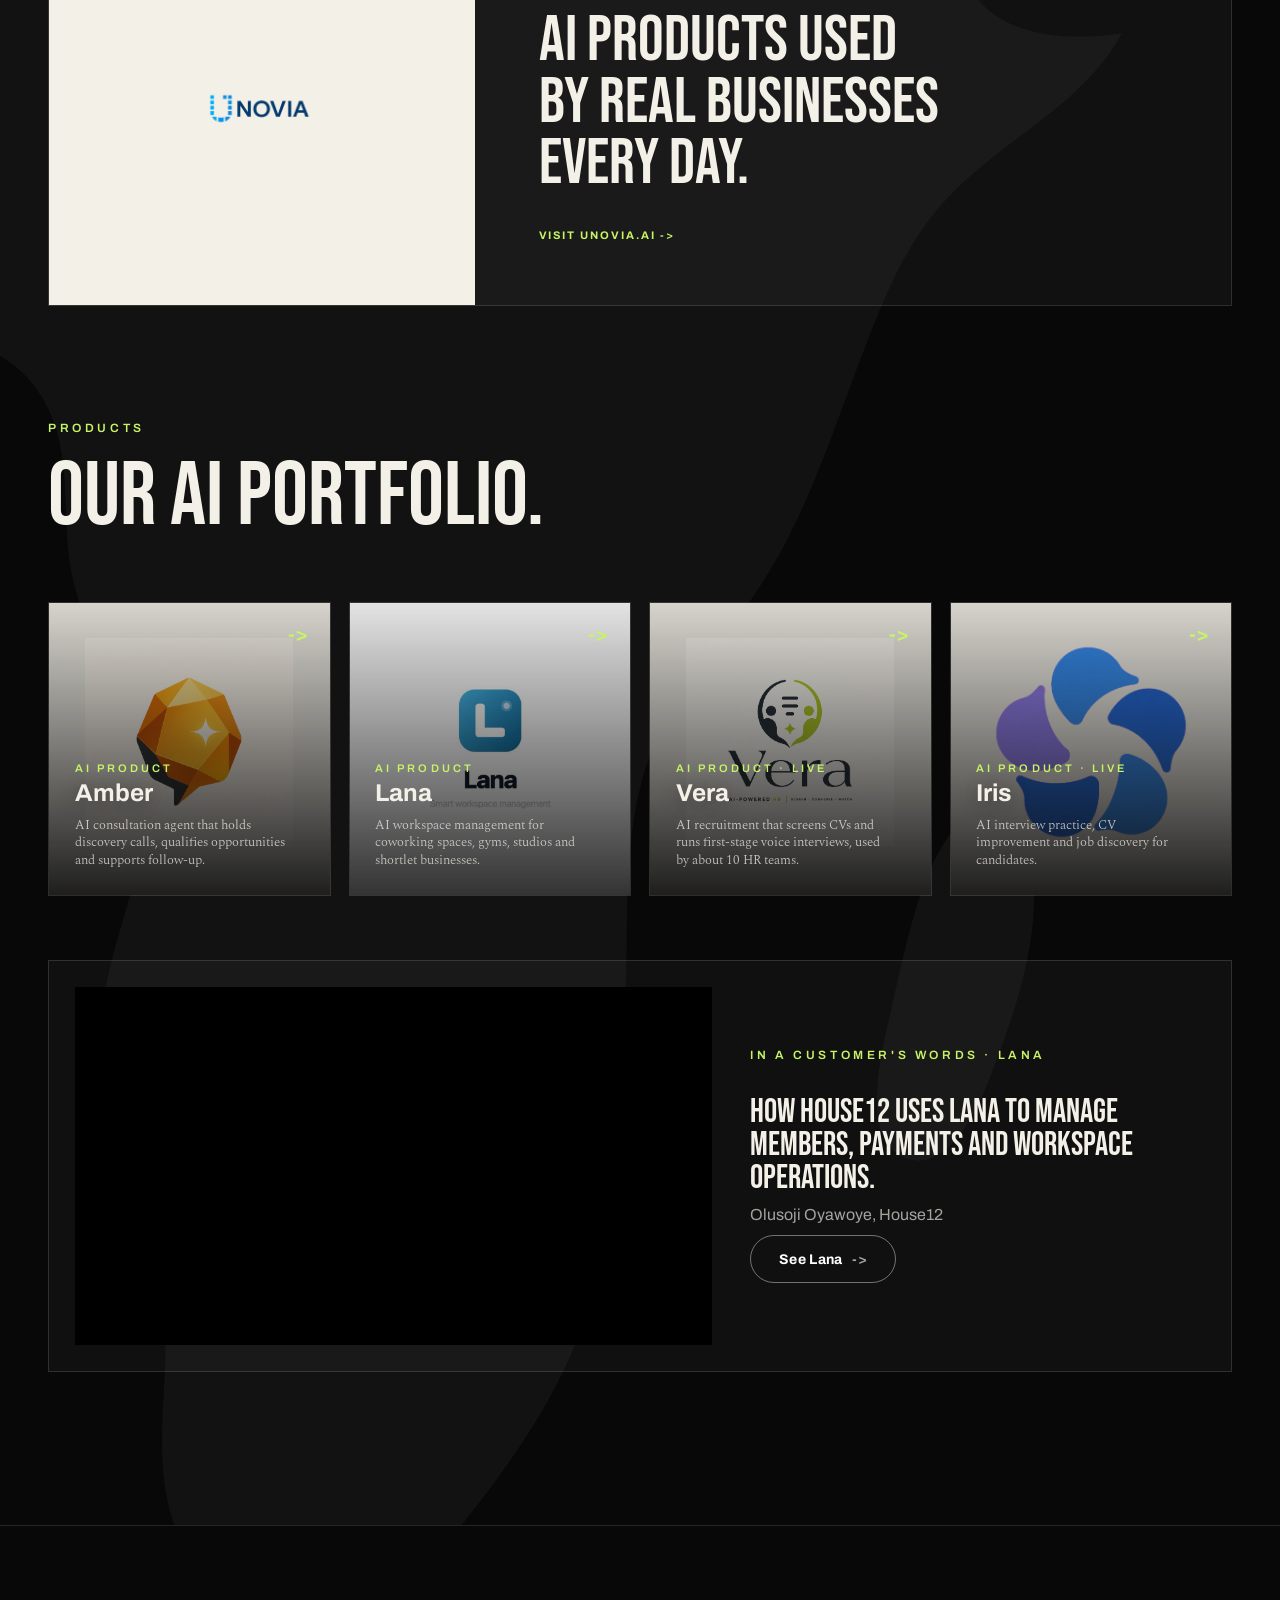
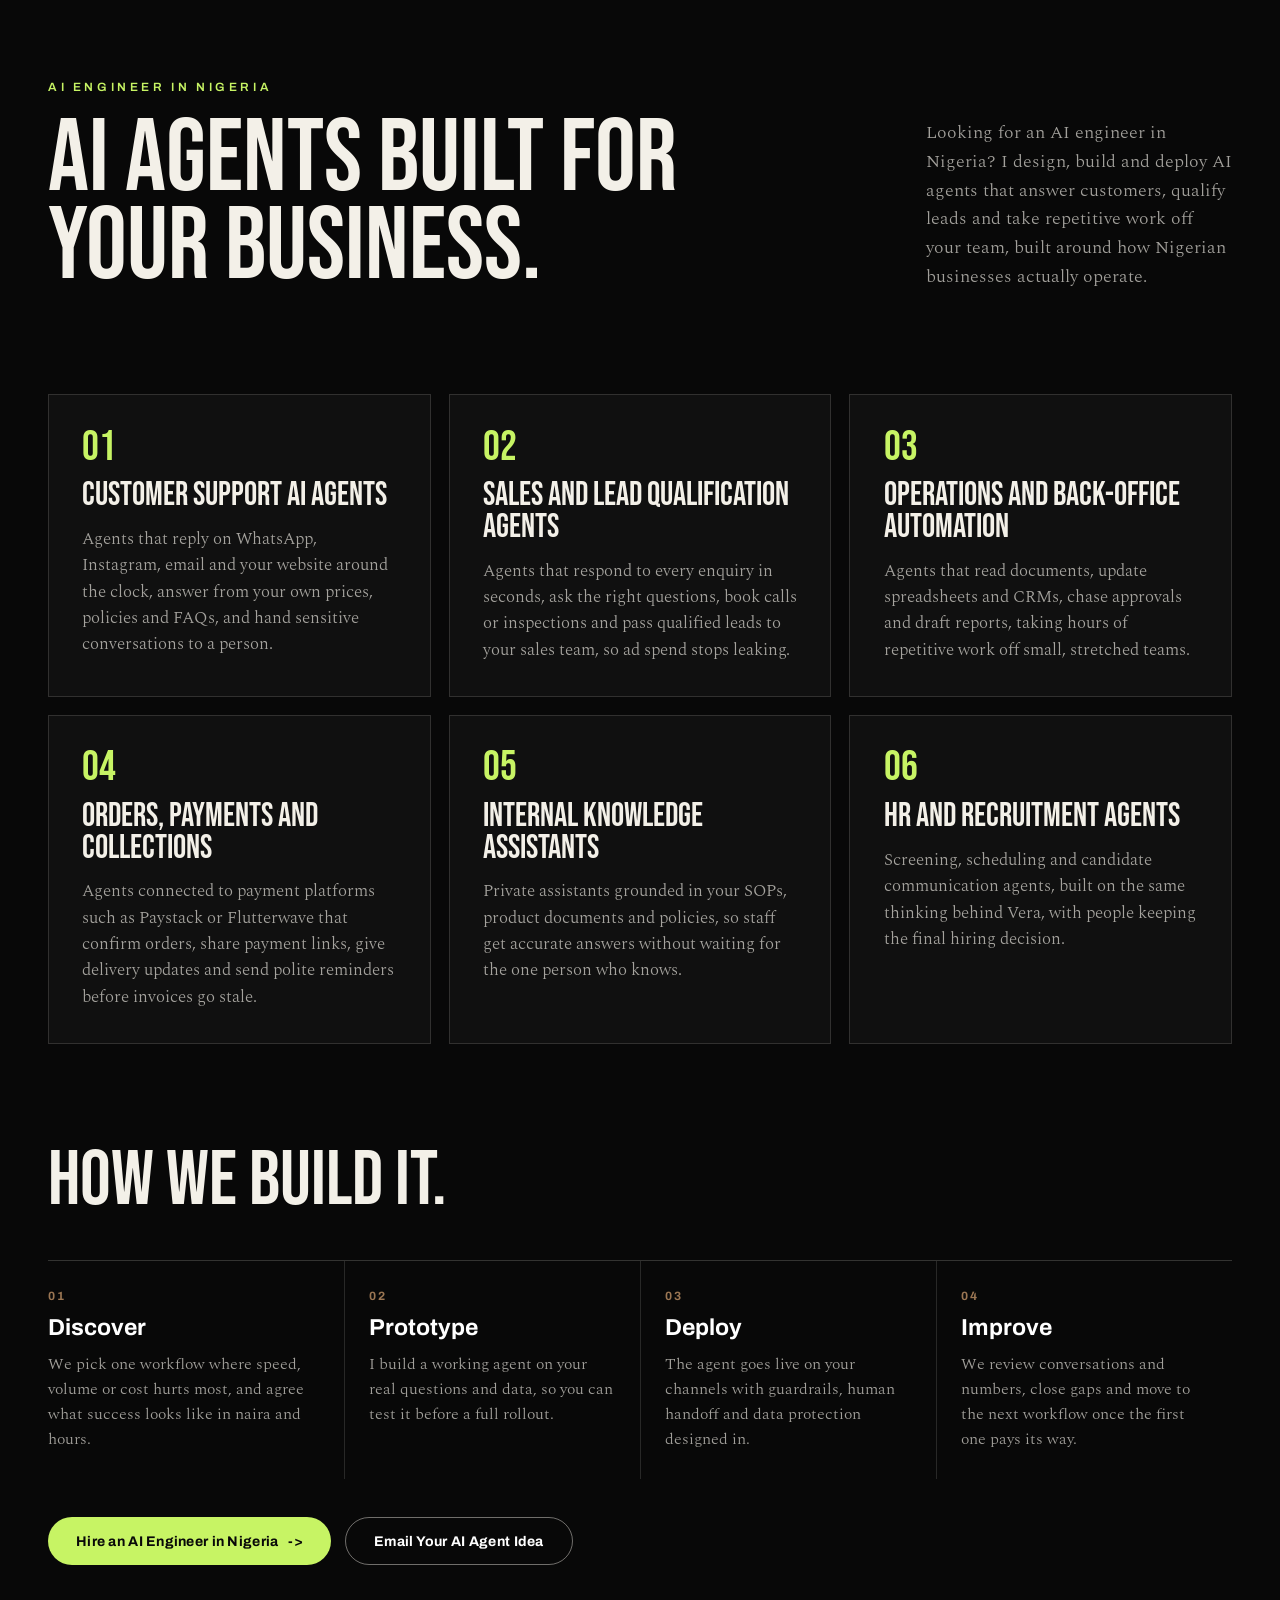
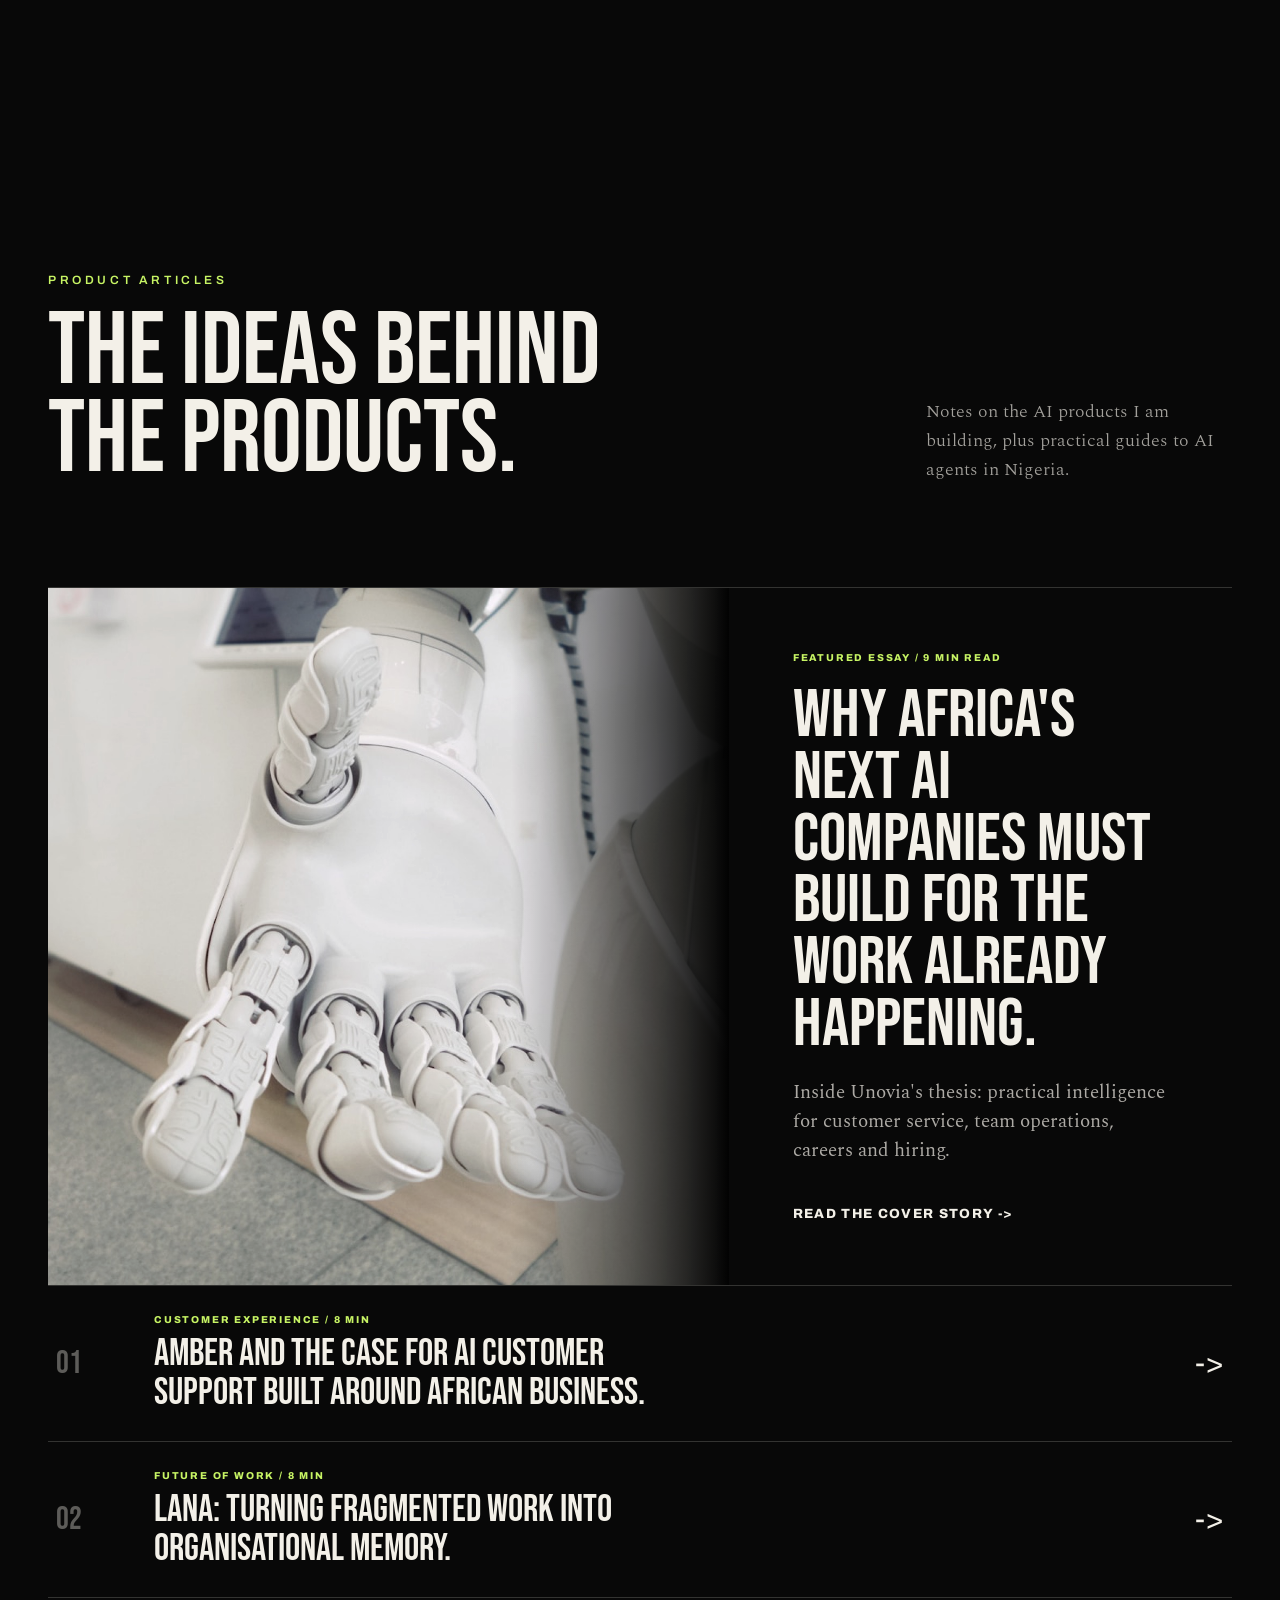
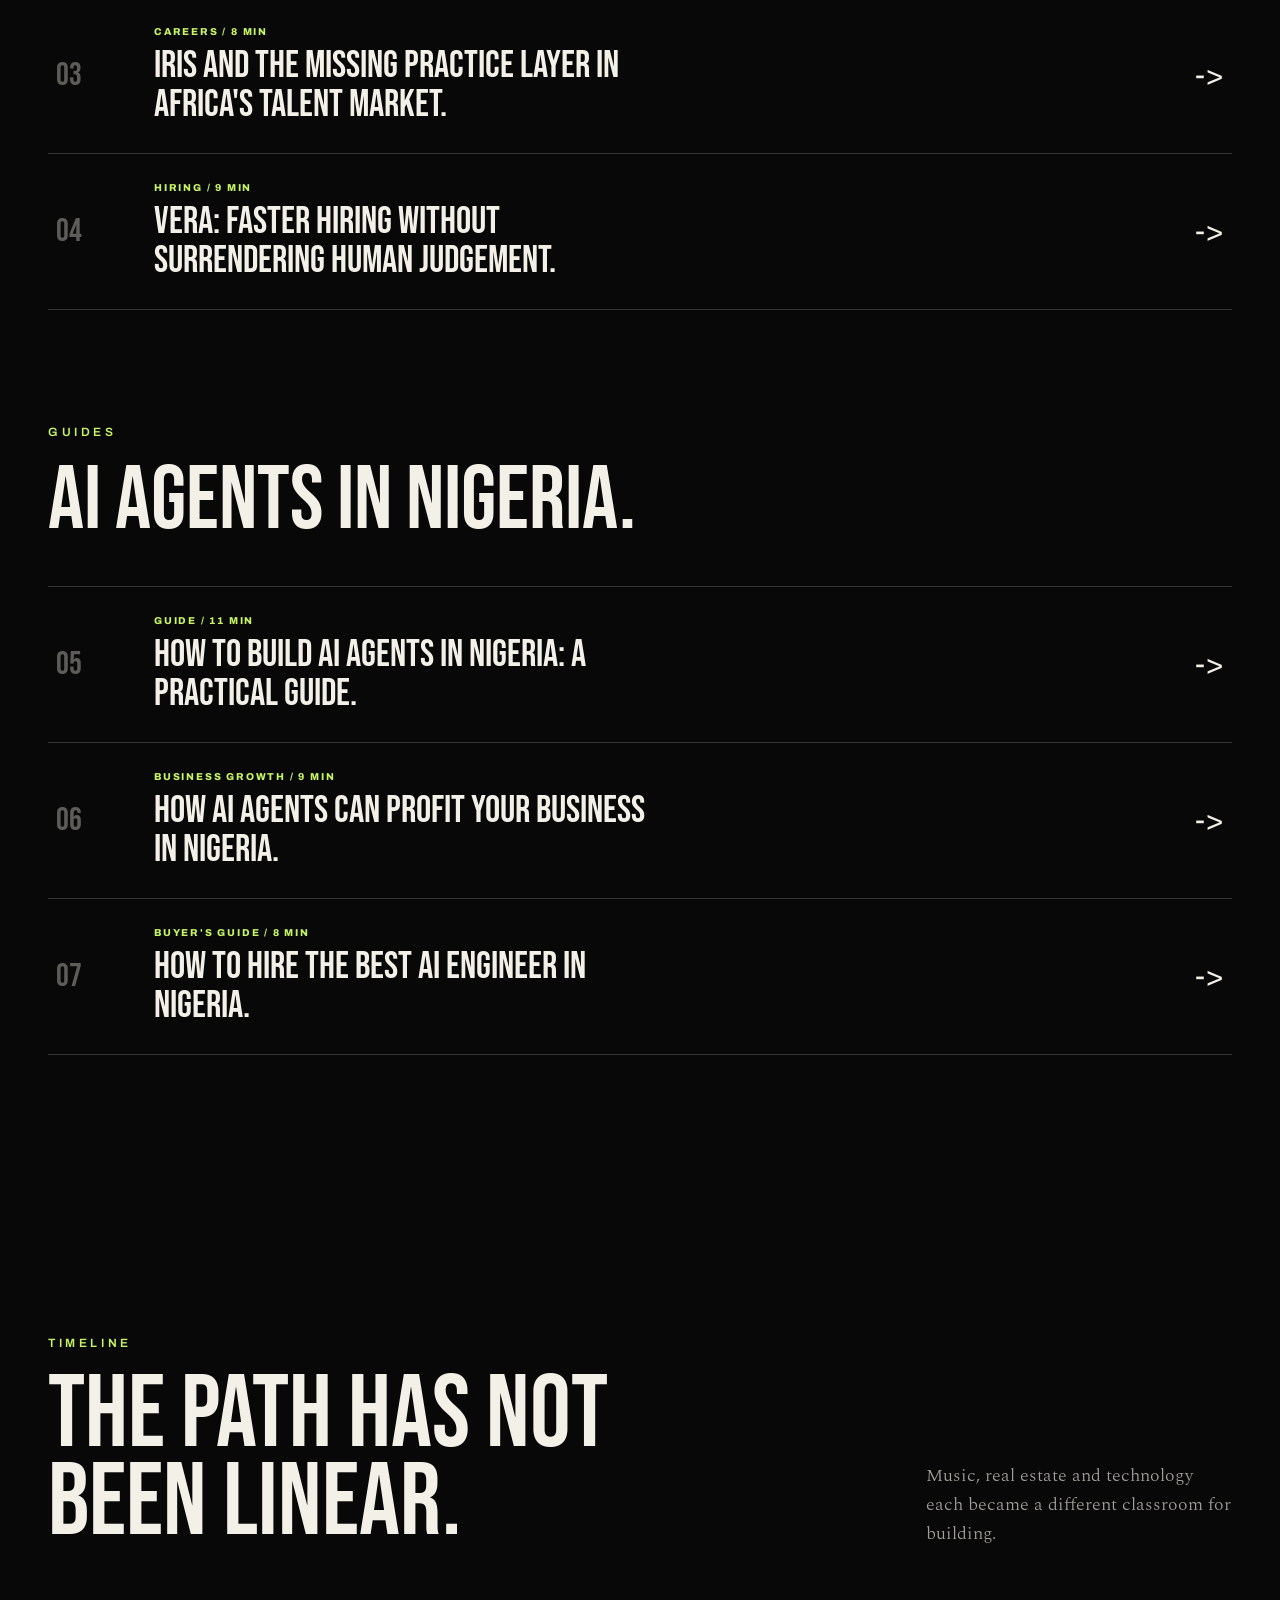
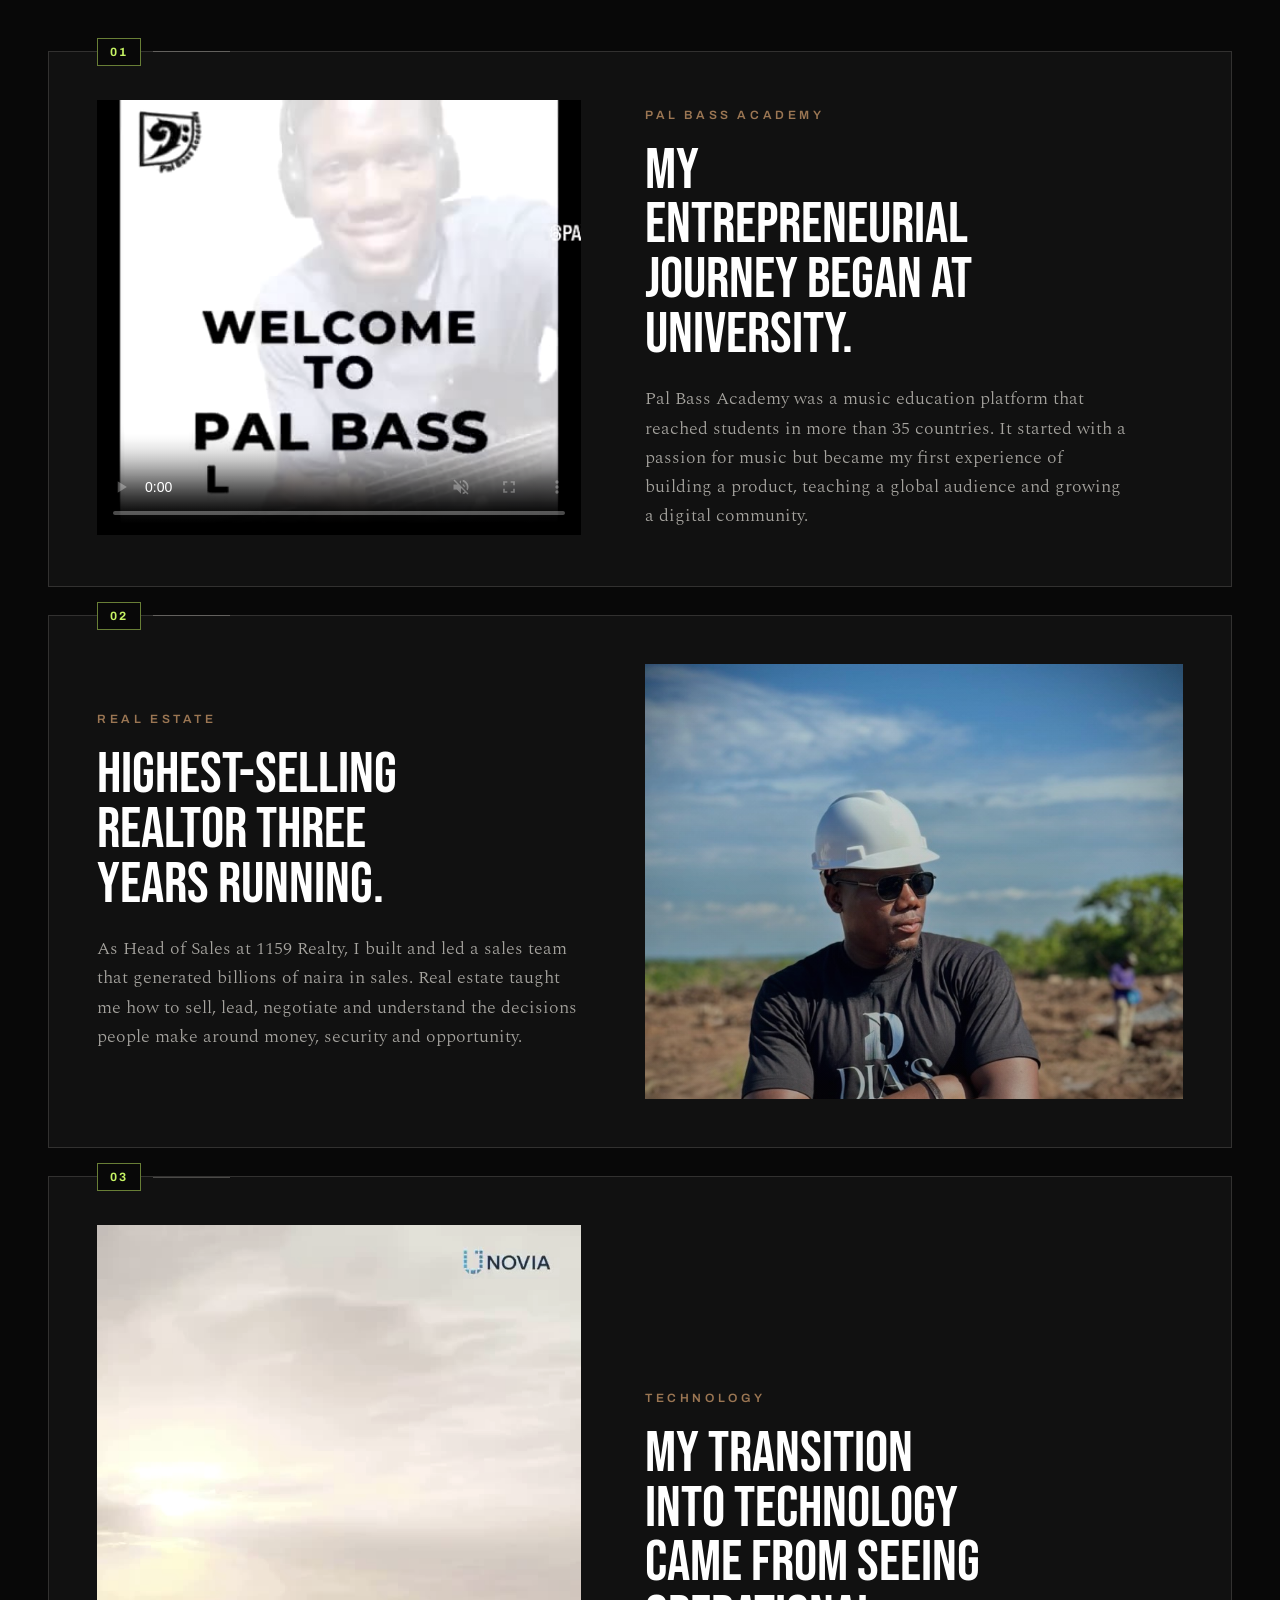
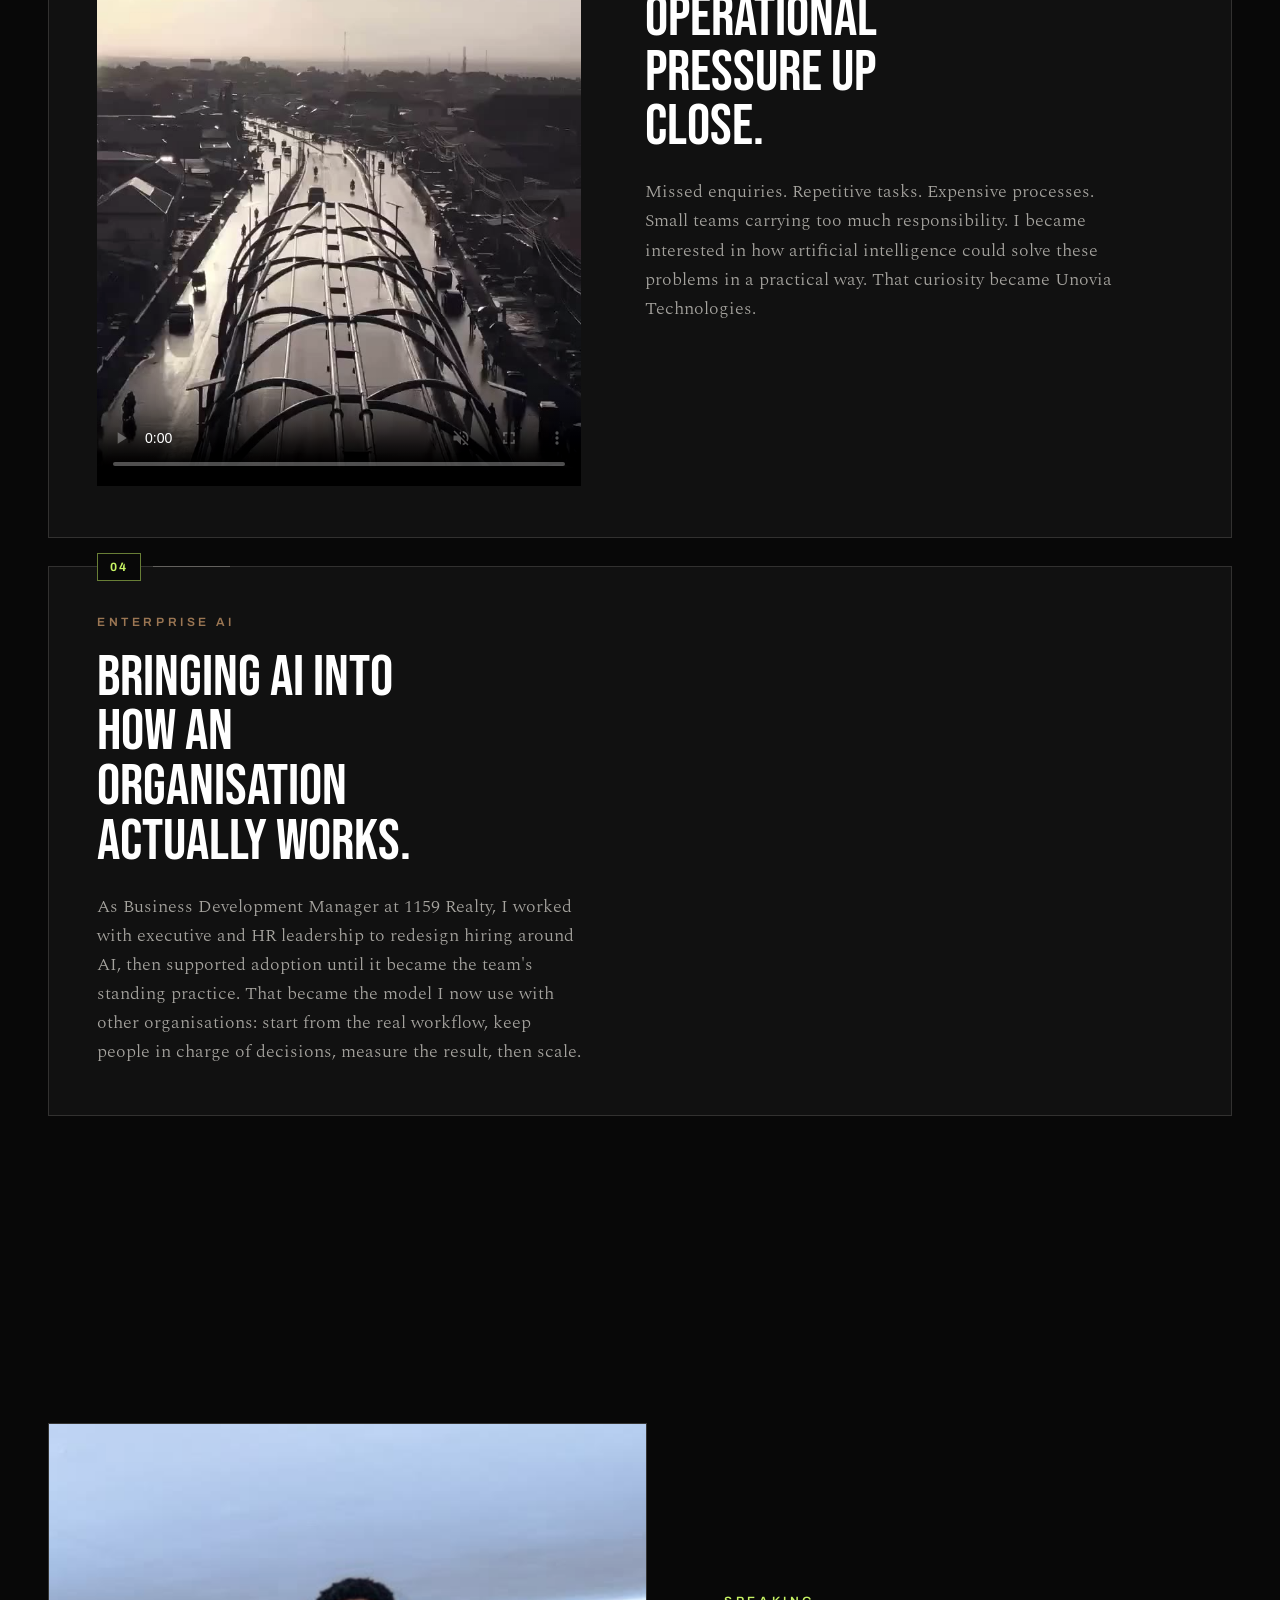
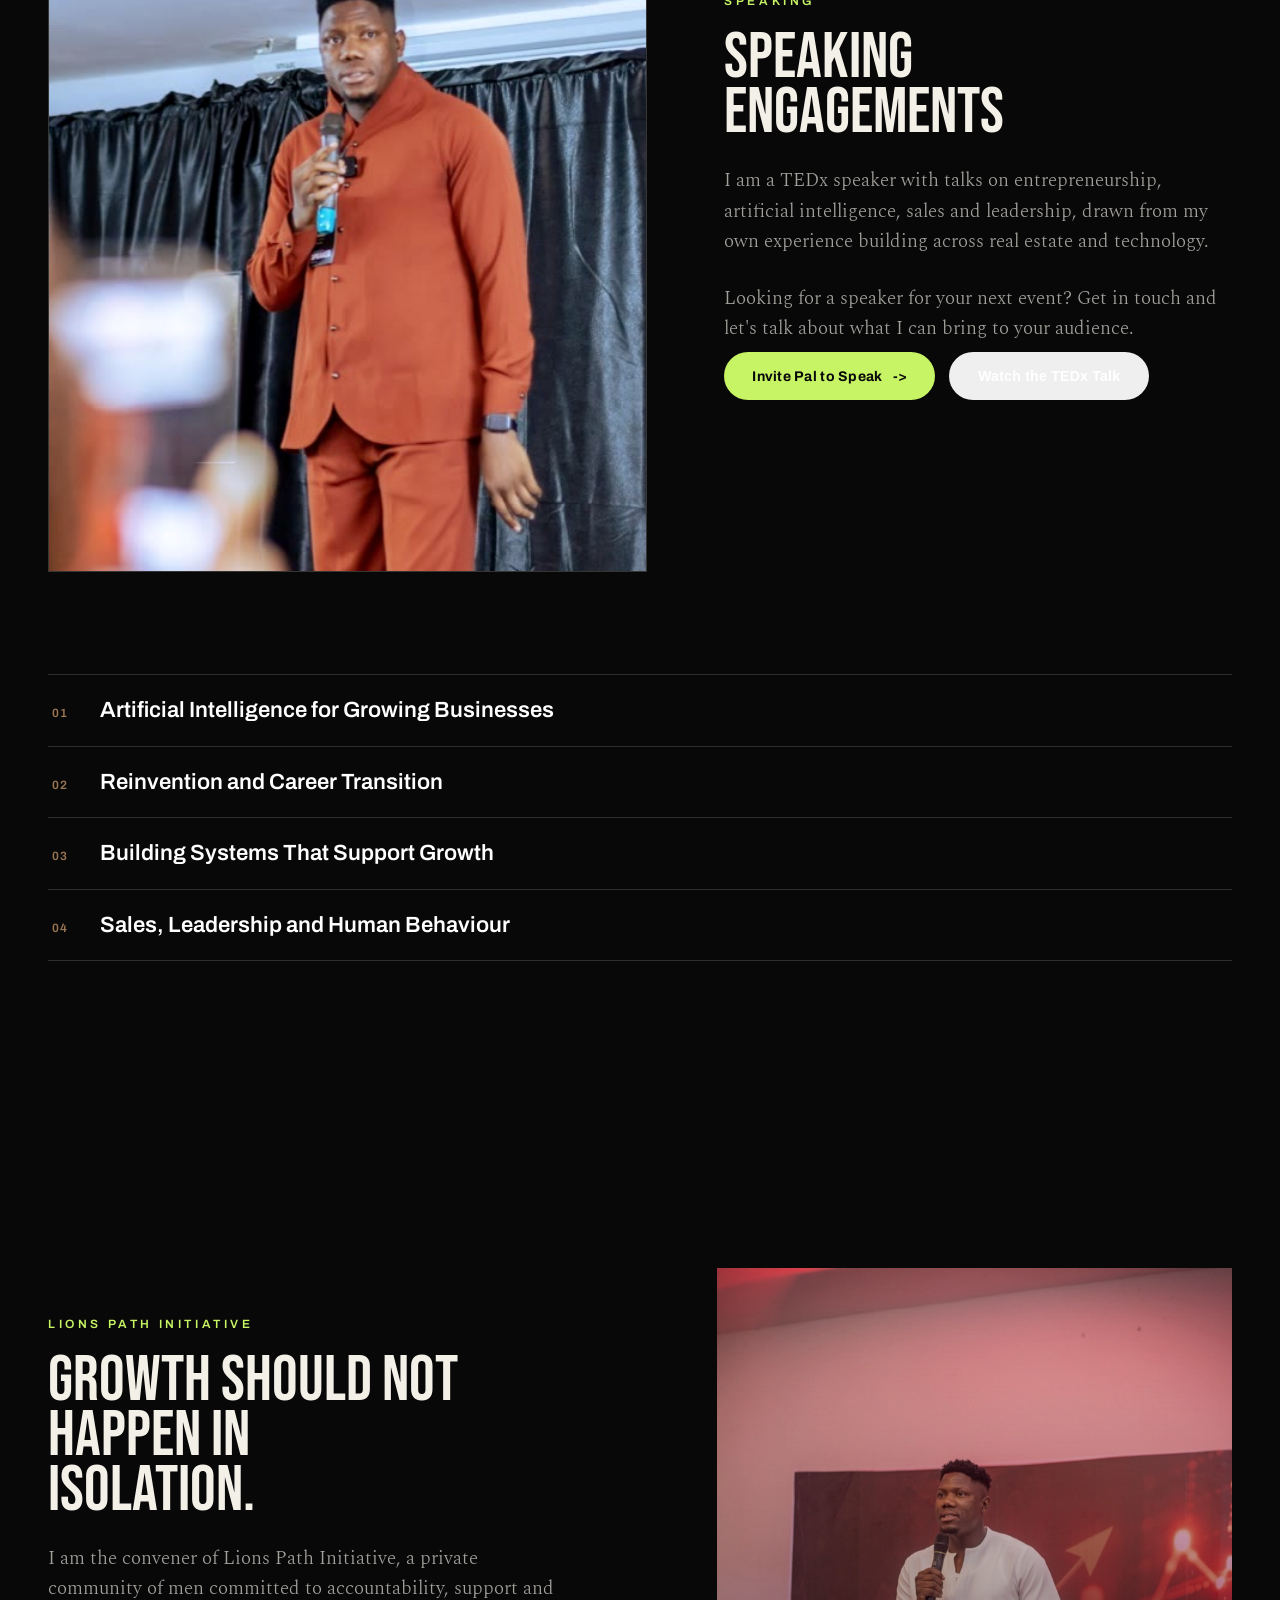
==== commit 854f3ffd: "Rearrange the introduction Eyebrow above both columns so heading and copy start level; heading gets " ====
--- a/index.html
+++ b/index.html
@@ -247,15 +247,14 @@
       </header>
 
       <section class="section dark intro story-manifesto copy-intro" id="intro">
-        <div class="wrap intro-composition">
-          <div>
-            <p class="eyebrow lime reveal">Introduction</p>
-            <h2 class="story-title reveal">AI should fit the work, not the other way round.</h2>
-          </div>
-          <div class="intro-copy-block reveal d1">
-            <p>Most businesses I meet are not short of AI tools. They are short of time, people and processes that hold up when things get busy.</p>
-            <p>I believe artificial intelligence can help with that. Not as a distant idea, but as a practical tool that helps teams work faster, serve customers better and spend their time on the decisions that need a person.</p>
-            <p>That belief is what led me to Unovia Technologies, and it is why I work as an AI engineer in Nigeria, designing and building AI agents for businesses that want to respond faster, run leaner and grow.</p>
+        <div class="wrap">
+          <p class="eyebrow lime reveal intro-eyebrow">Introduction</p>
+          <div class="intro-composition">
+            <h2 class="story-title reveal"><span class="intro-accent">AI should fit the work,</span> not the other way round.</h2>
+            <div class="intro-copy-block reveal d1">
+              <p>Most businesses I meet are not short of AI tools. They are short of time, people and processes that hold up when things get busy.</p>
+              <p>So I start with the work: where it slows down, who it depends on, and what fixing it is worth. Then I bring in AI where it genuinely helps, and keep people in charge of the decisions that need a person. That approach is behind Unovia Technologies and every product we have built.</p>
+            </div>
           </div>
         </div>
       </section>
@@ -265,7 +264,7 @@
           <div class="section-head">
             <div>
               <p class="eyebrow lime reveal">Enterprise AI Transformation</p>
-              <h2 class="section-title reveal d1" id="enterprise-title">Start with the work, not the tool.</h2>
+              <h2 class="section-title reveal d1" id="enterprise-title">How I work with organisations.</h2>
             </div>
             <p class="head-copy reveal d2">Every AI project I have shipped started with watching how a team really works, then fixing one slow, painful step. I keep people in charge of the decisions, let AI take the repetitive work, and measure whether it helped before rolling it out further.</p>
           </div>
--- a/styles.css
+++ b/styles.css
@@ -3924,3 +3924,42 @@
     grid-template-columns: 1fr;
   }
 }
+
+/* Introduction: eyebrow above both columns, heading and copy aligned at the top */
+.copy-intro .intro-eyebrow {
+  margin-bottom: clamp(18px, 2vw, 28px);
+}
+
+@media (min-width: 1101px) {
+  .copy-intro .intro-composition {
+    grid-template-columns: minmax(0, 1.1fr) minmax(320px, 0.9fr);
+    align-items: start;
+  }
+}
+
+@media (max-width: 1100px) {
+  .copy-intro .intro-composition {
+    gap: 28px;
+  }
+}
+
+.copy-intro .story-title {
+  max-width: 15ch;
+}
+
+.copy-intro .story-title::first-line {
+  color: inherit;
+}
+
+.copy-intro .intro-accent {
+  color: var(--lime);
+}
+
+.copy-intro .intro-copy-block {
+  padding-top: 0.4em;
+  border-top: 0;
+}
+
+.copy-intro {
+  padding-bottom: clamp(56px, 6vw, 90px);
+}
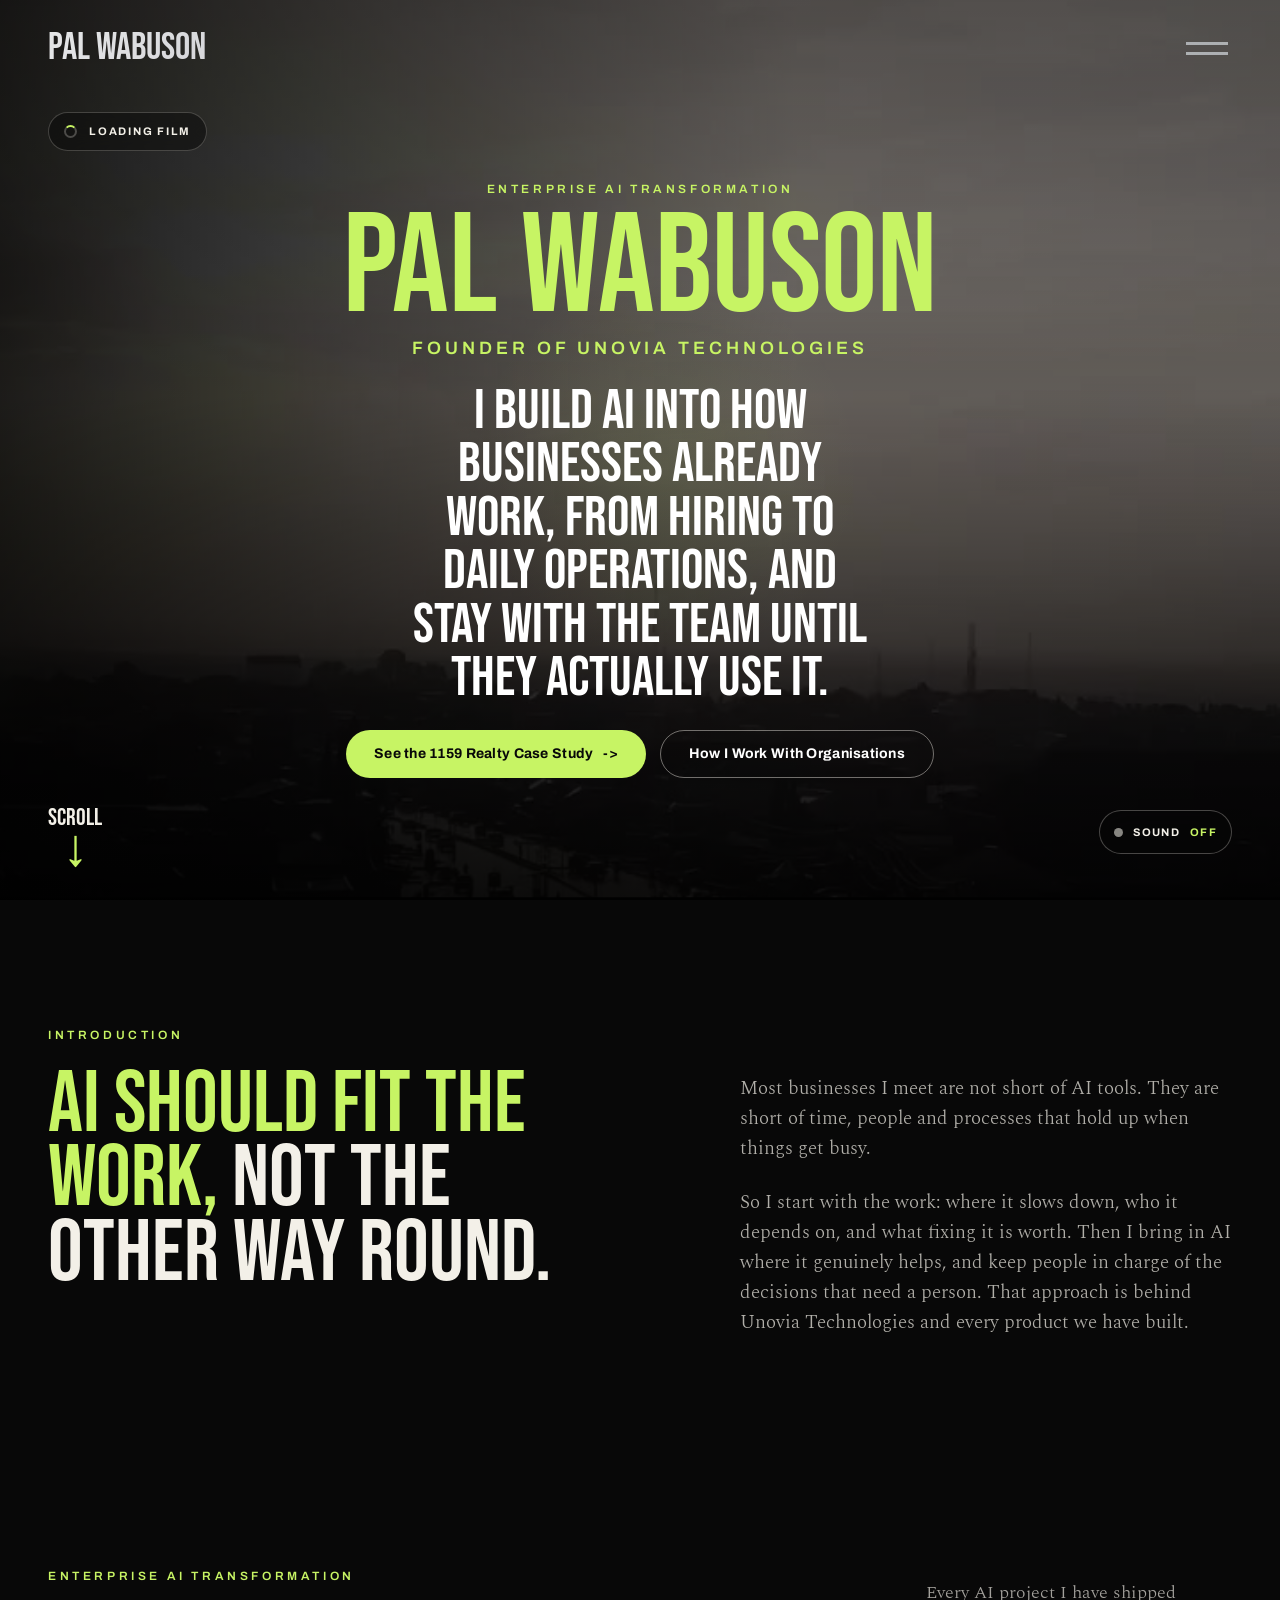
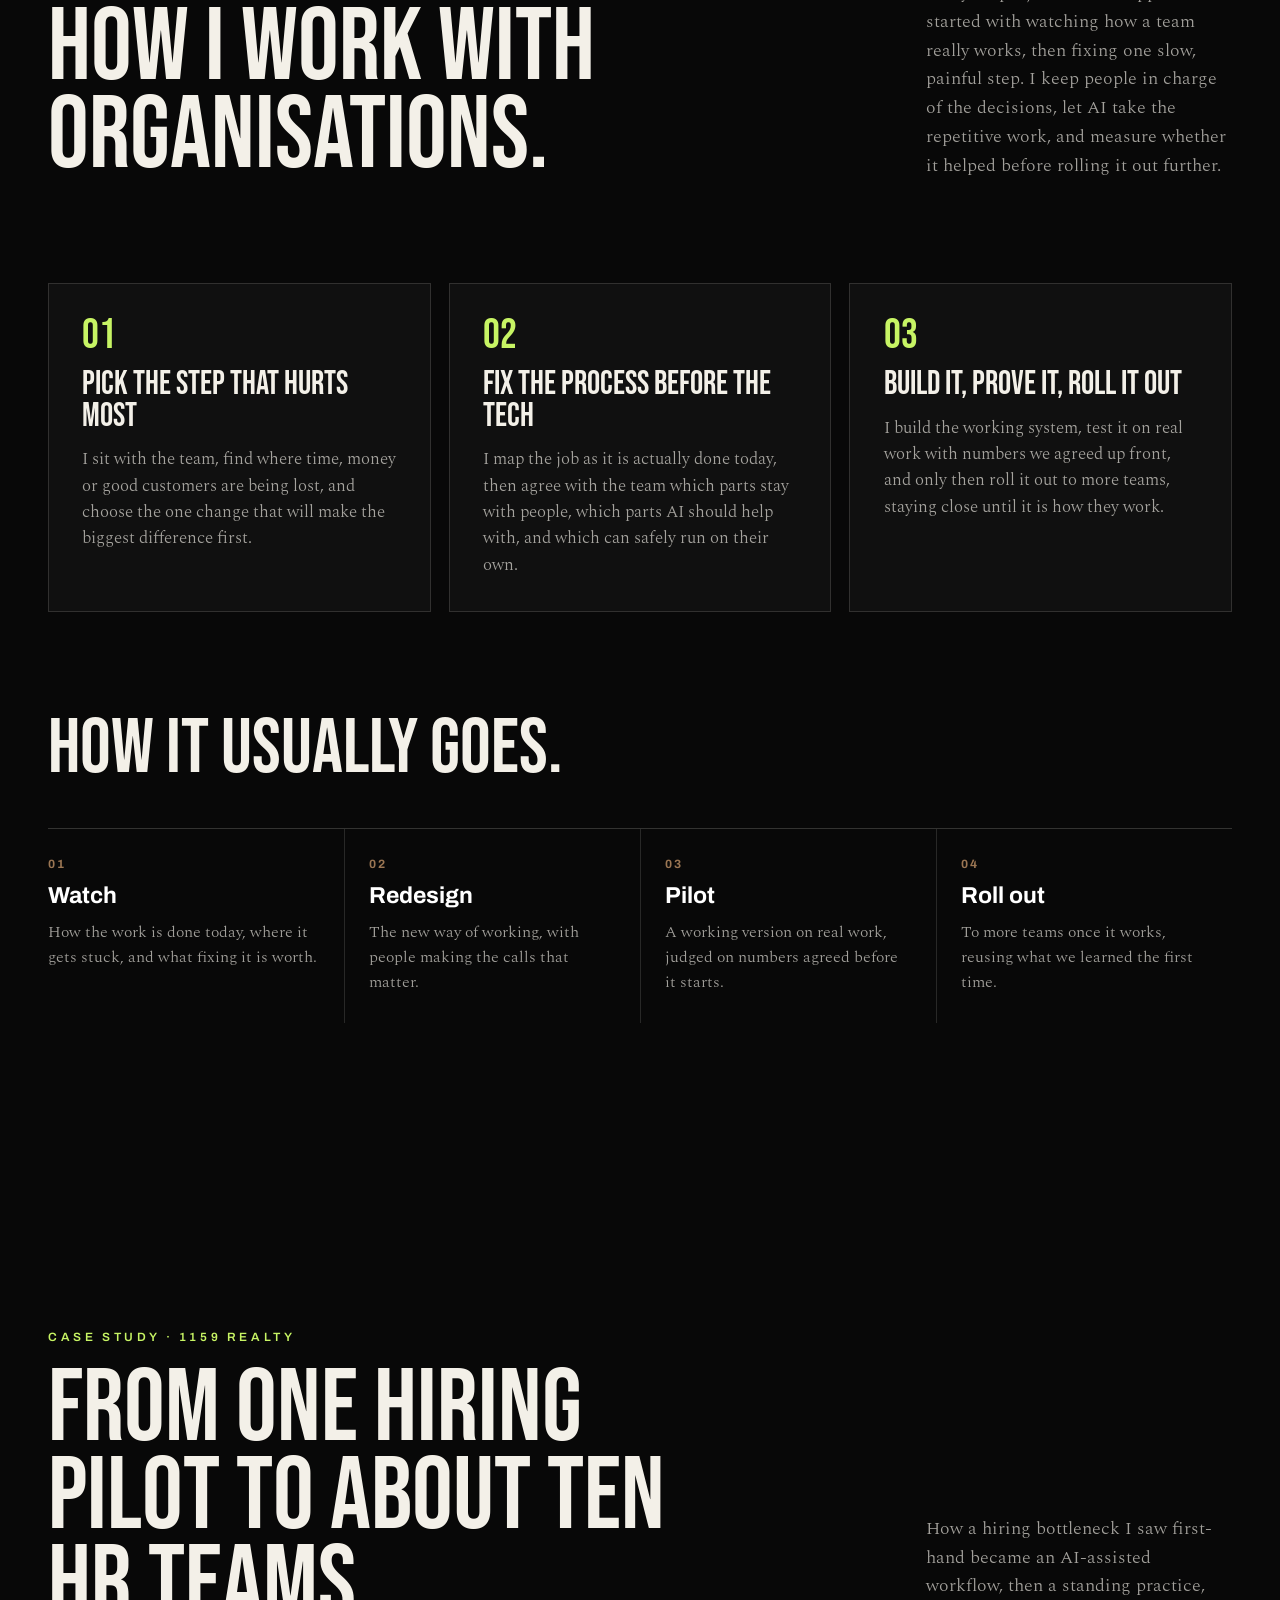
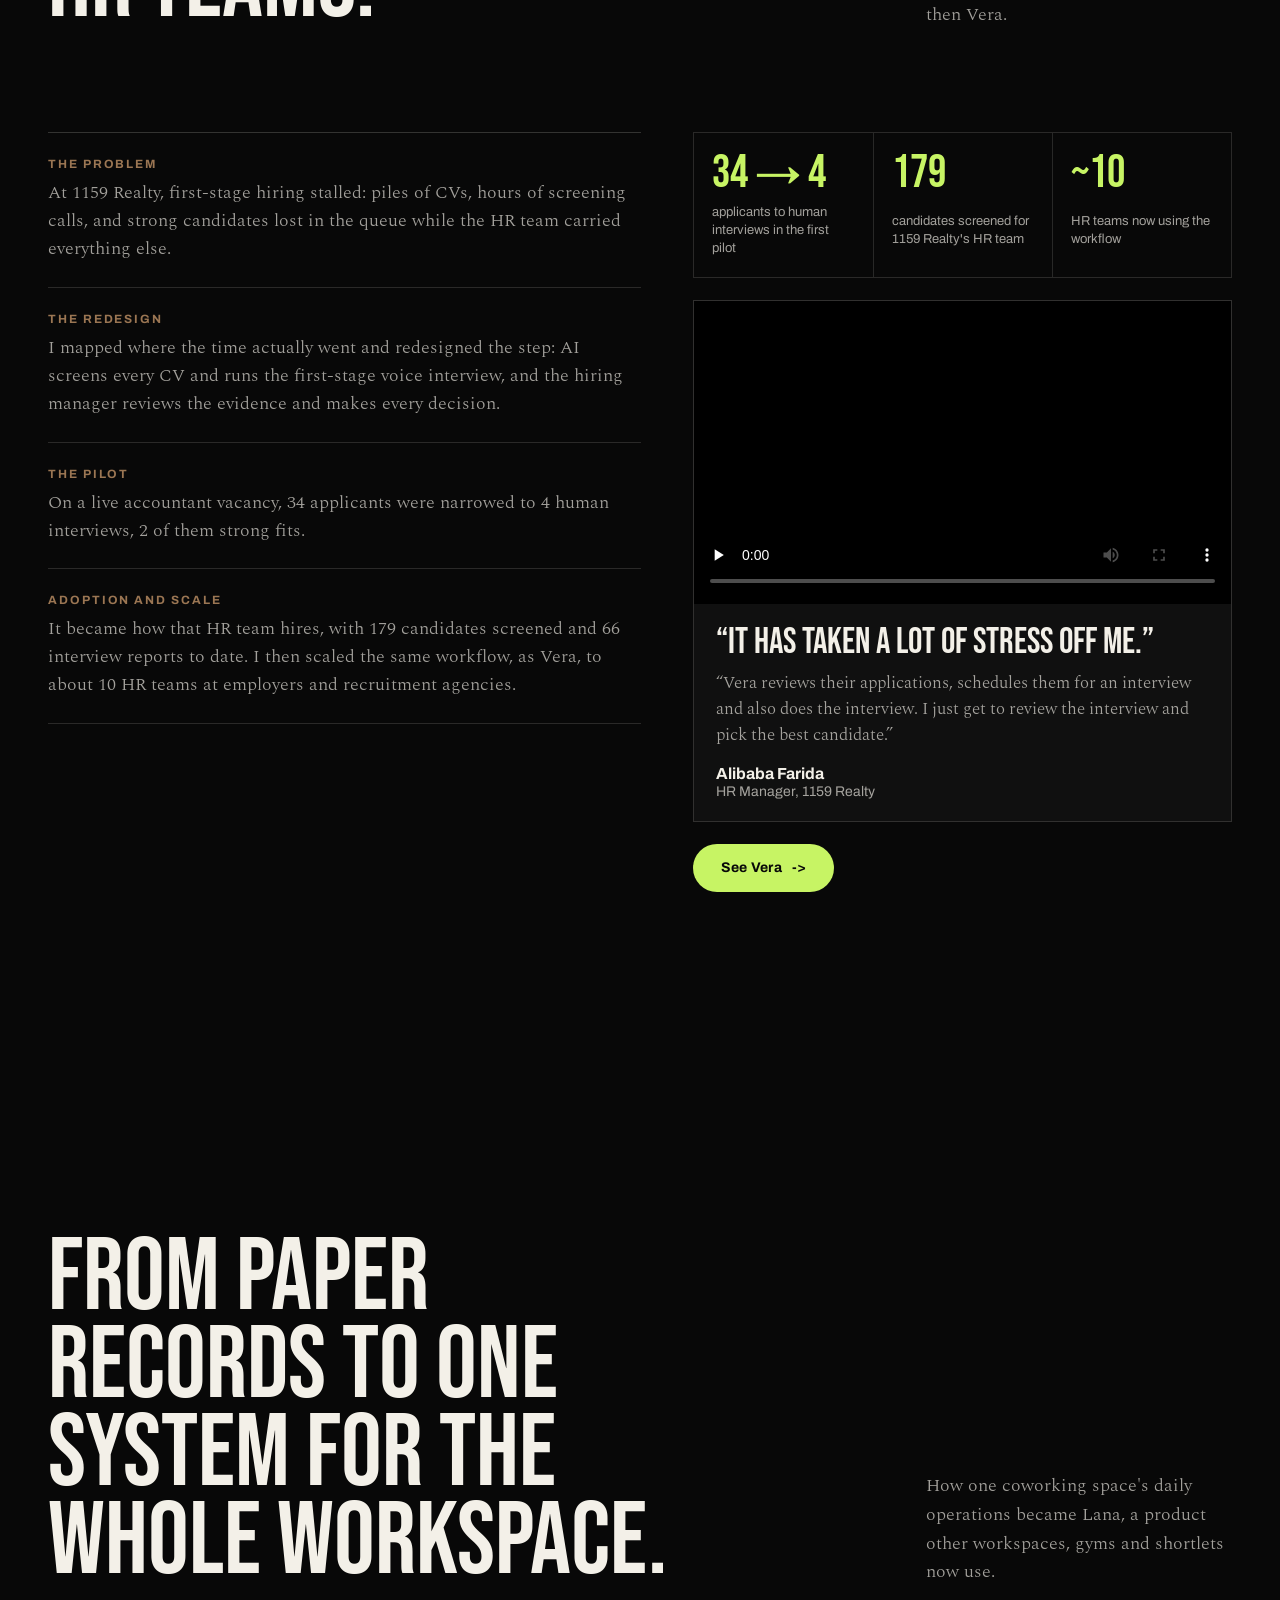
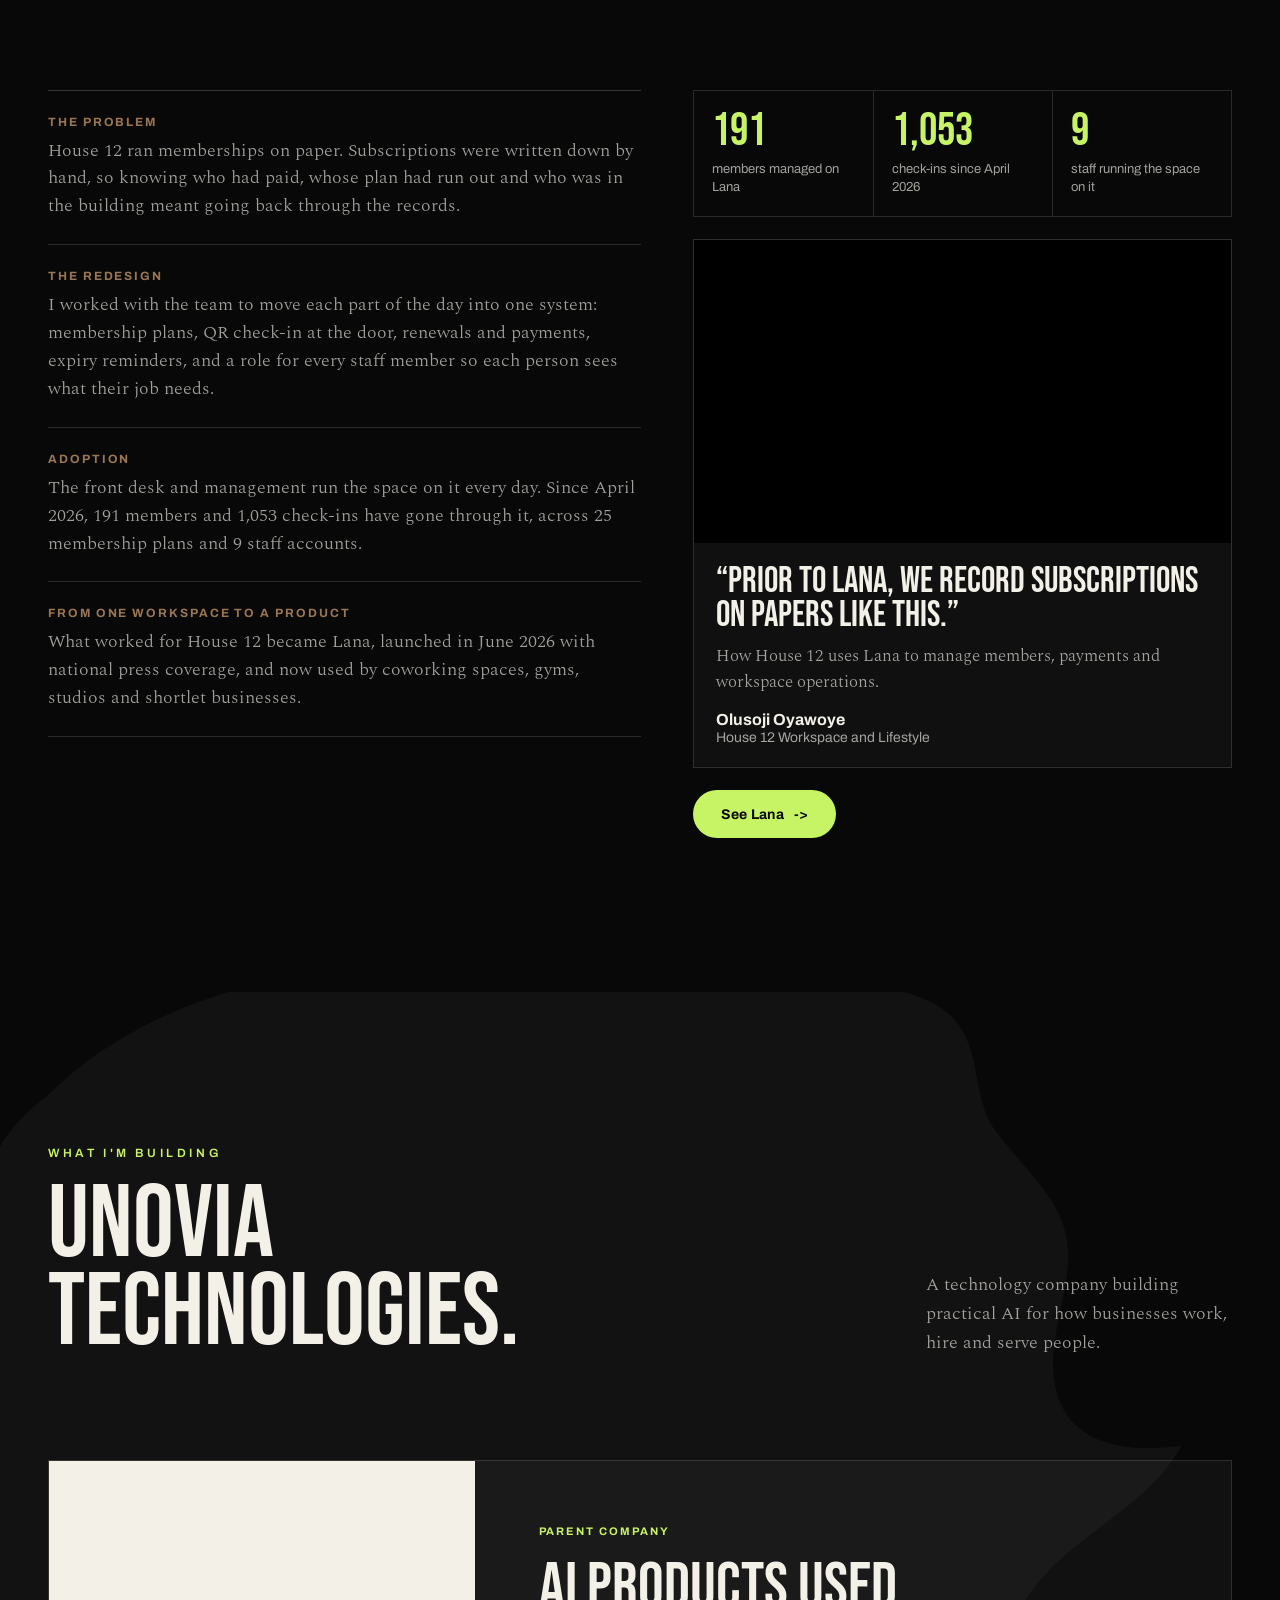
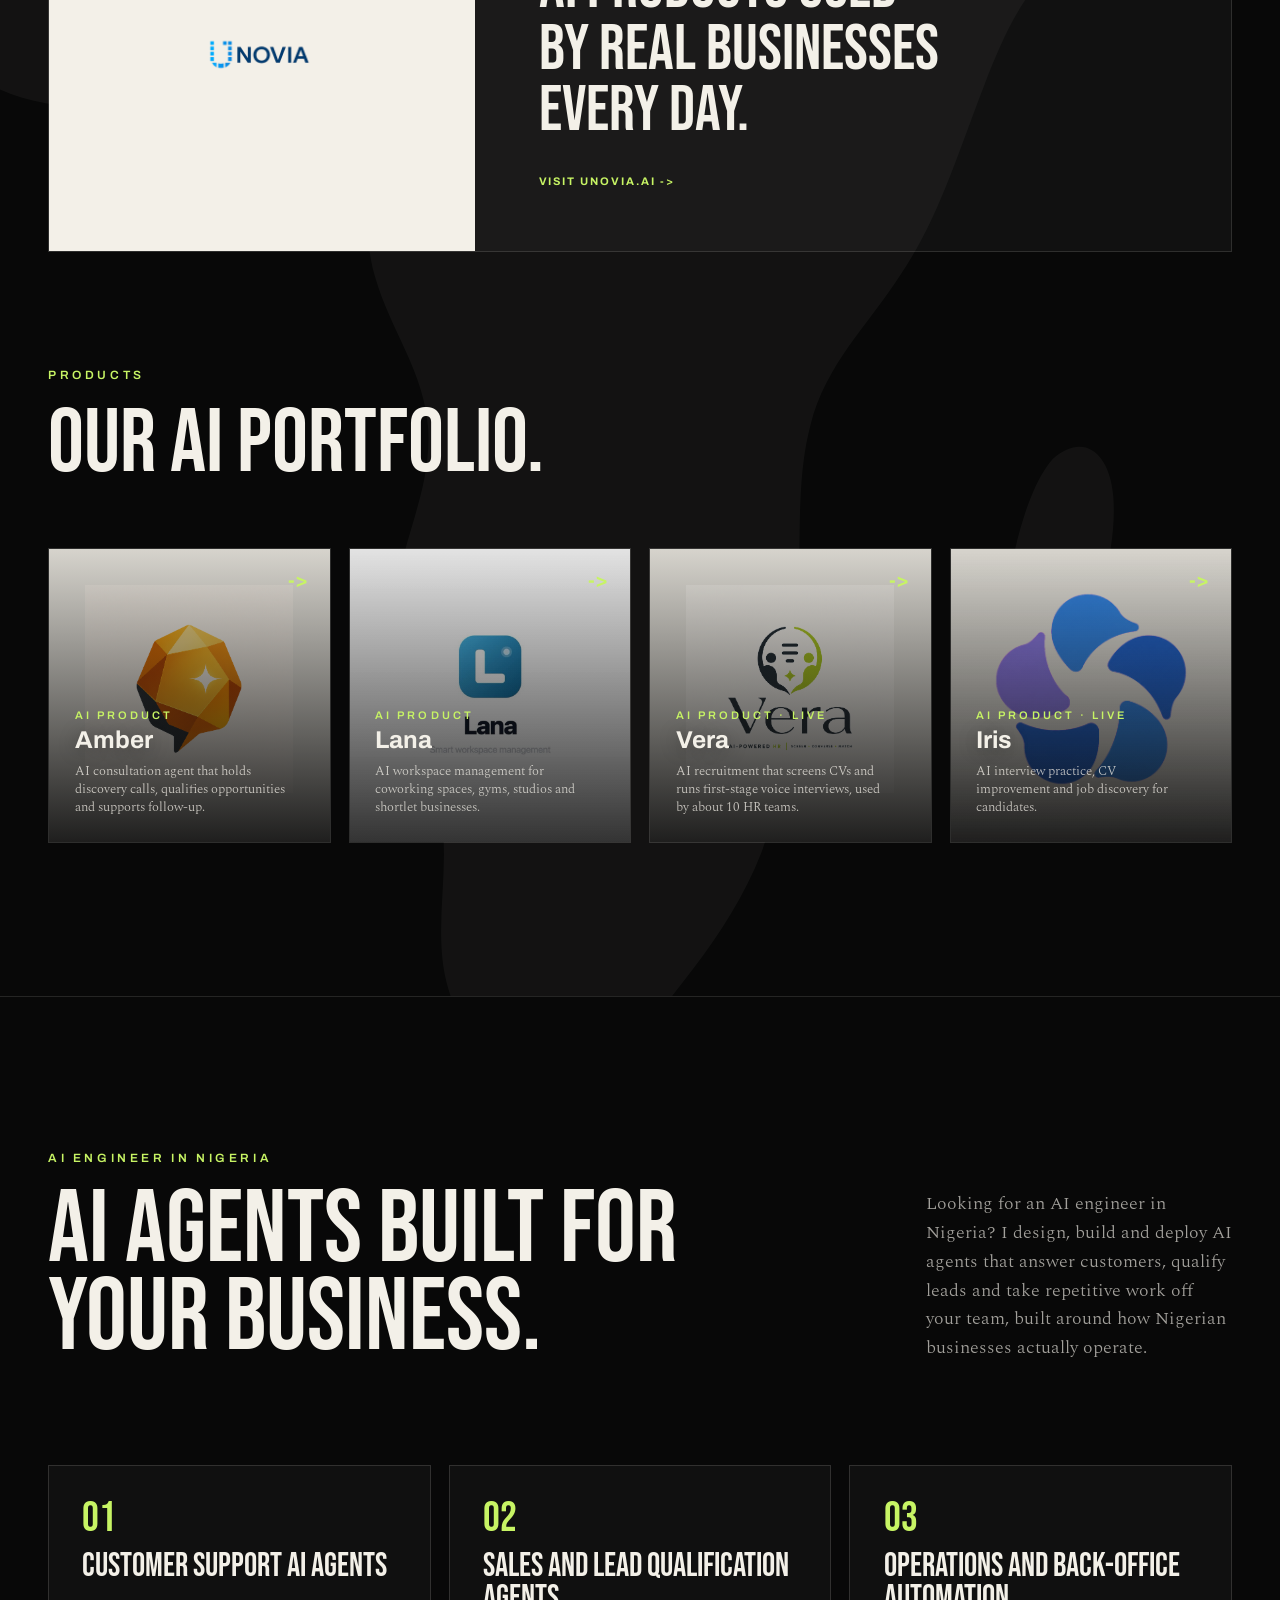
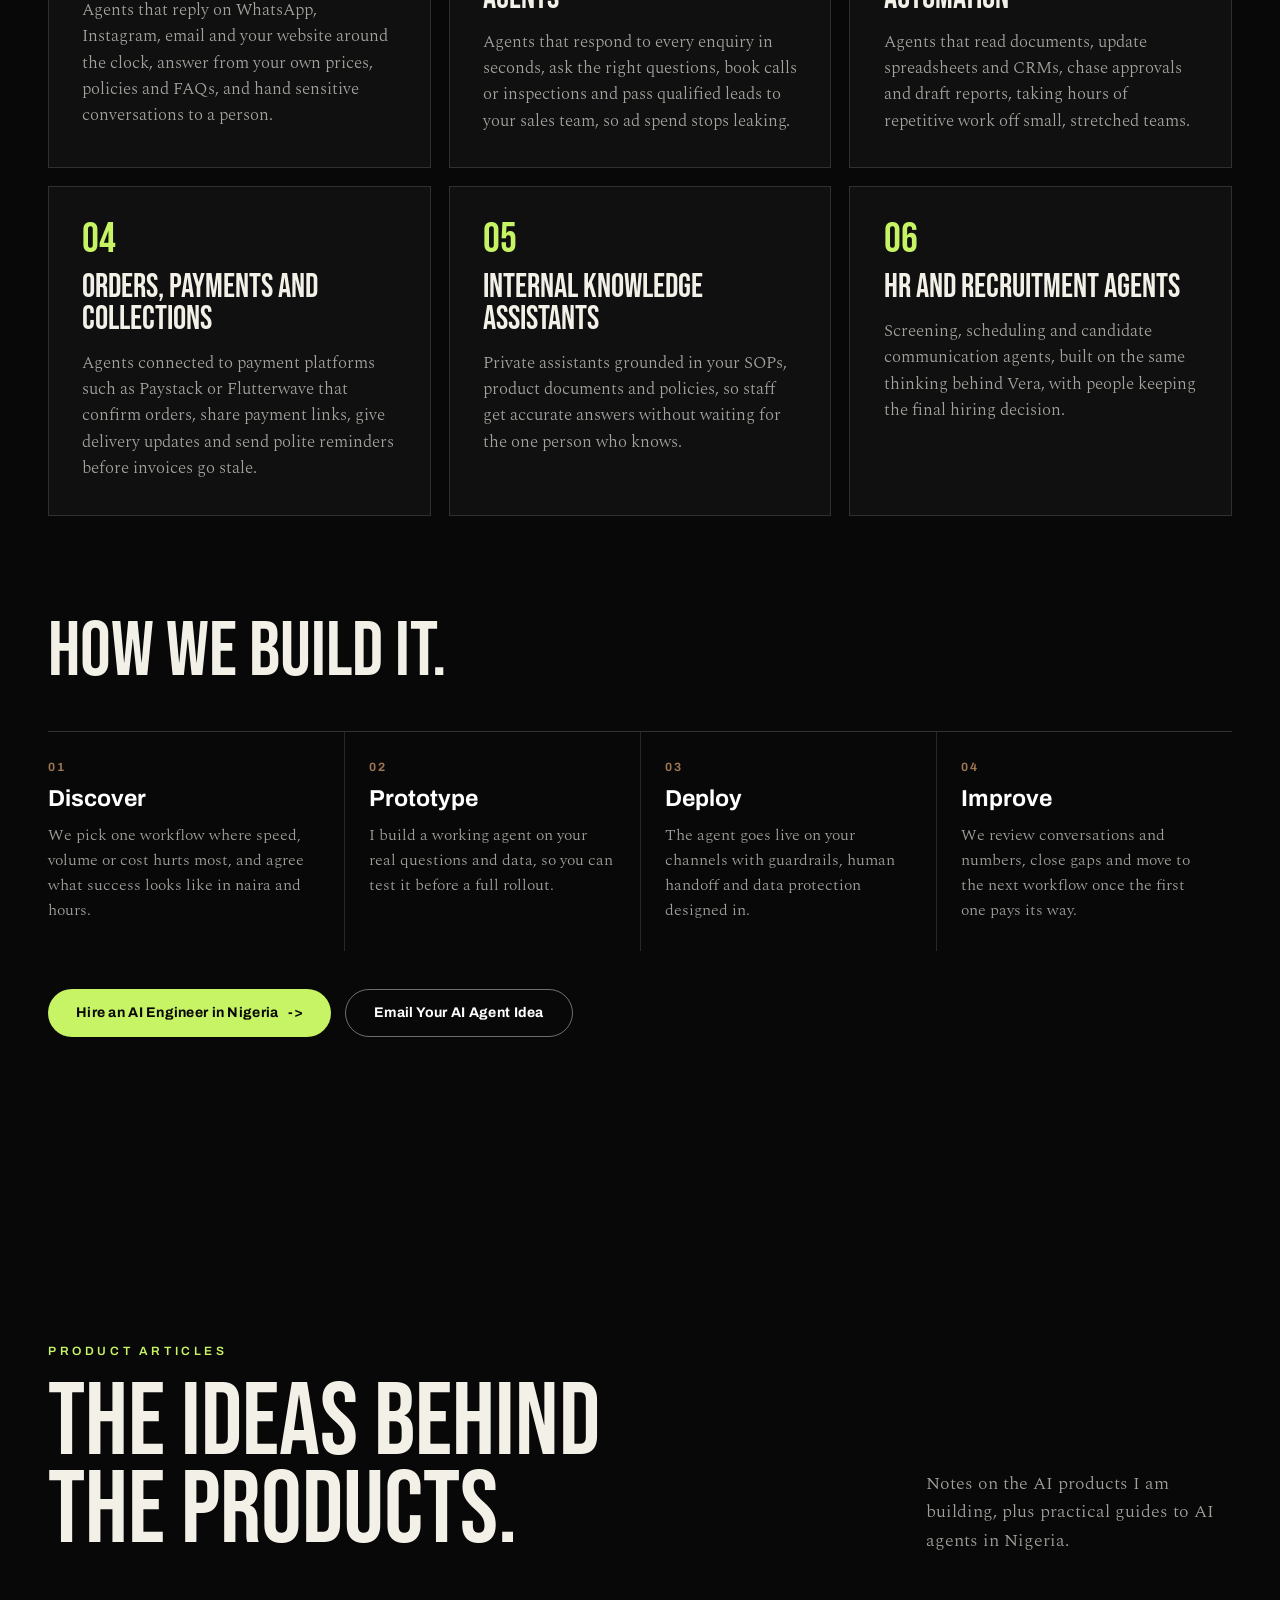
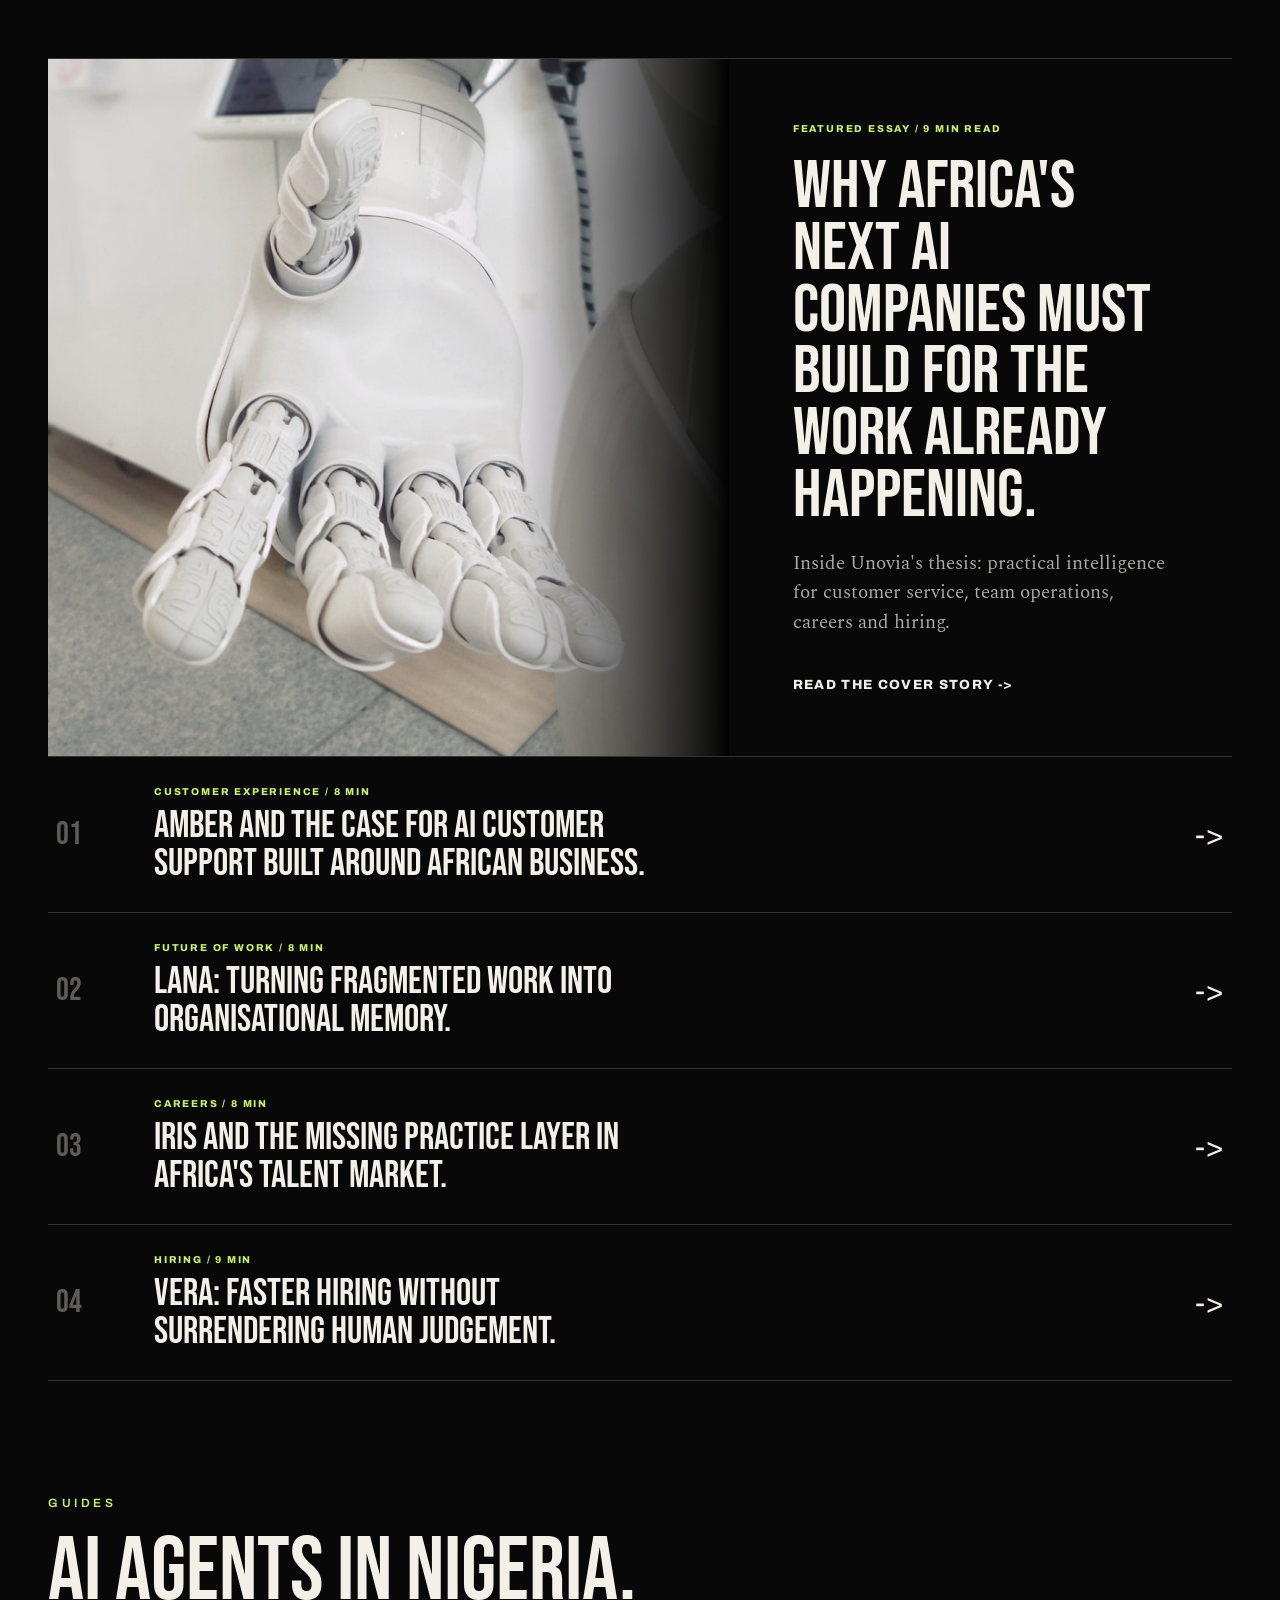
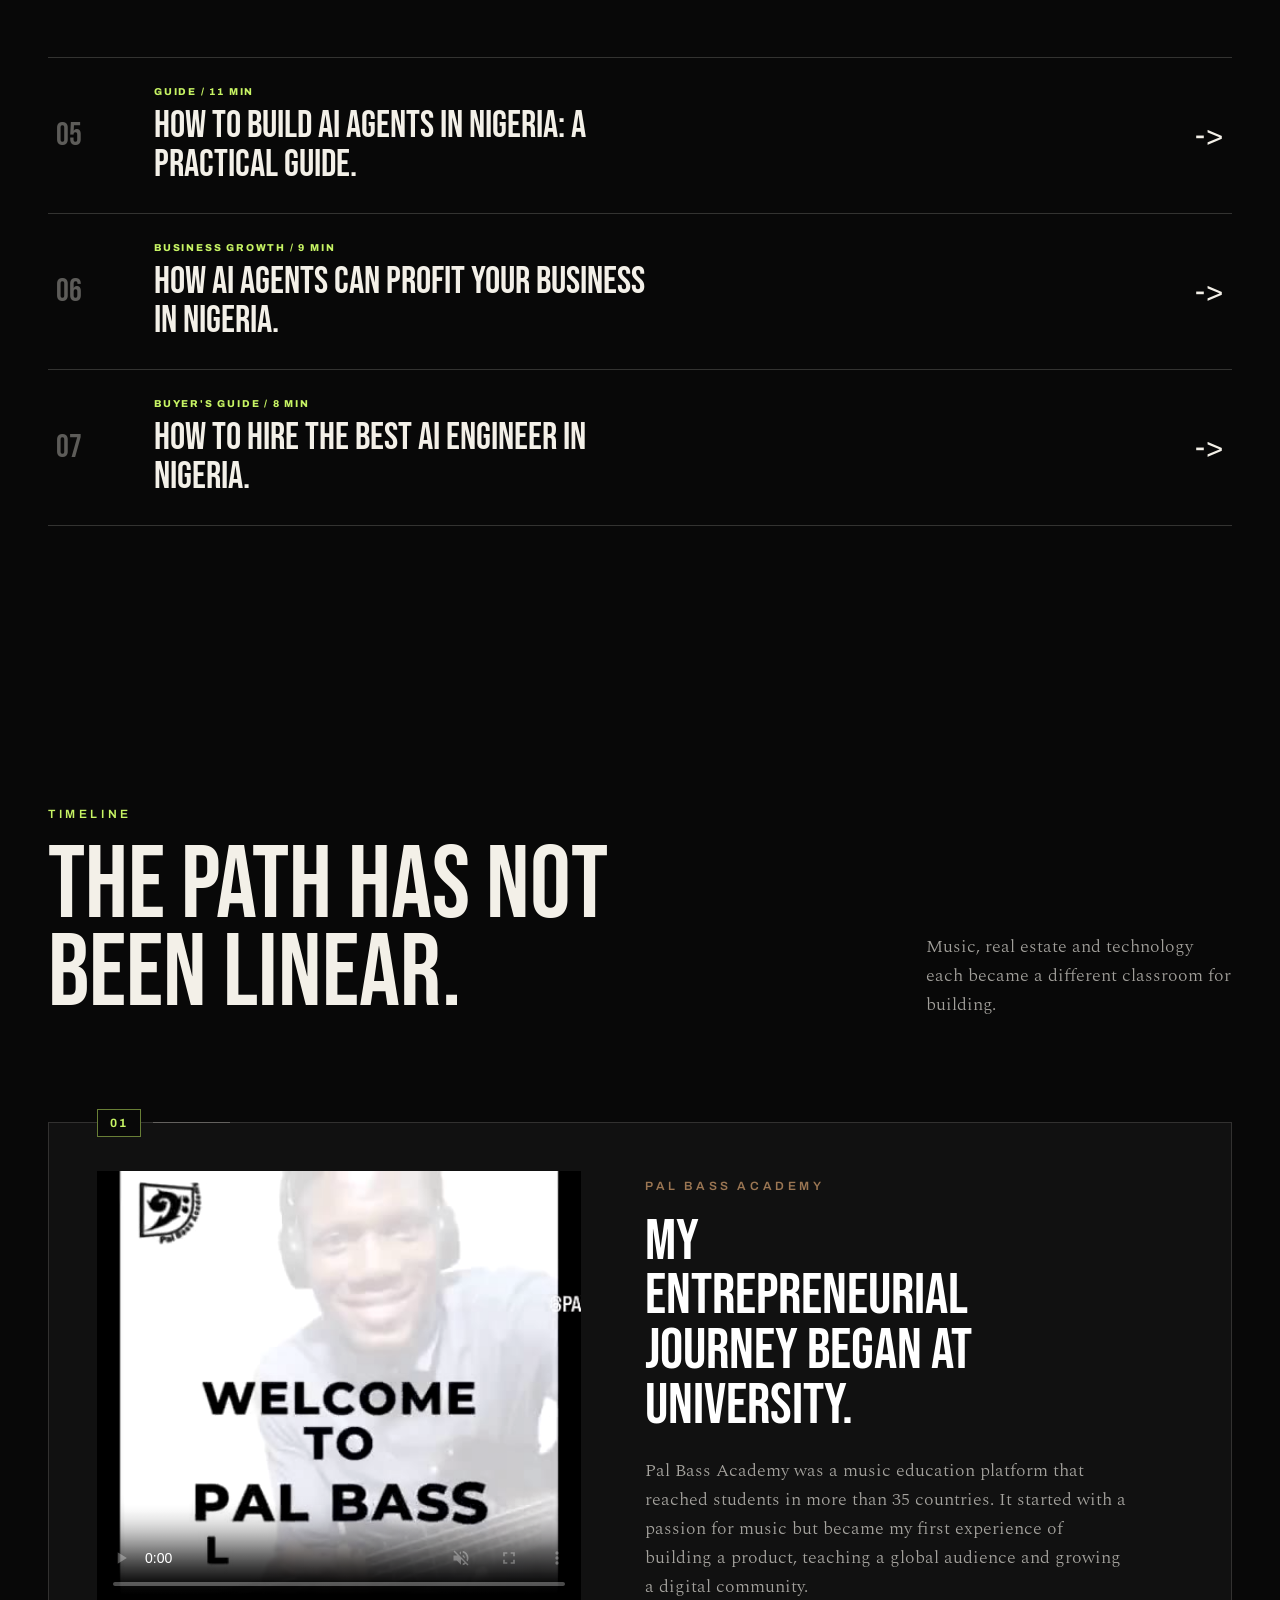
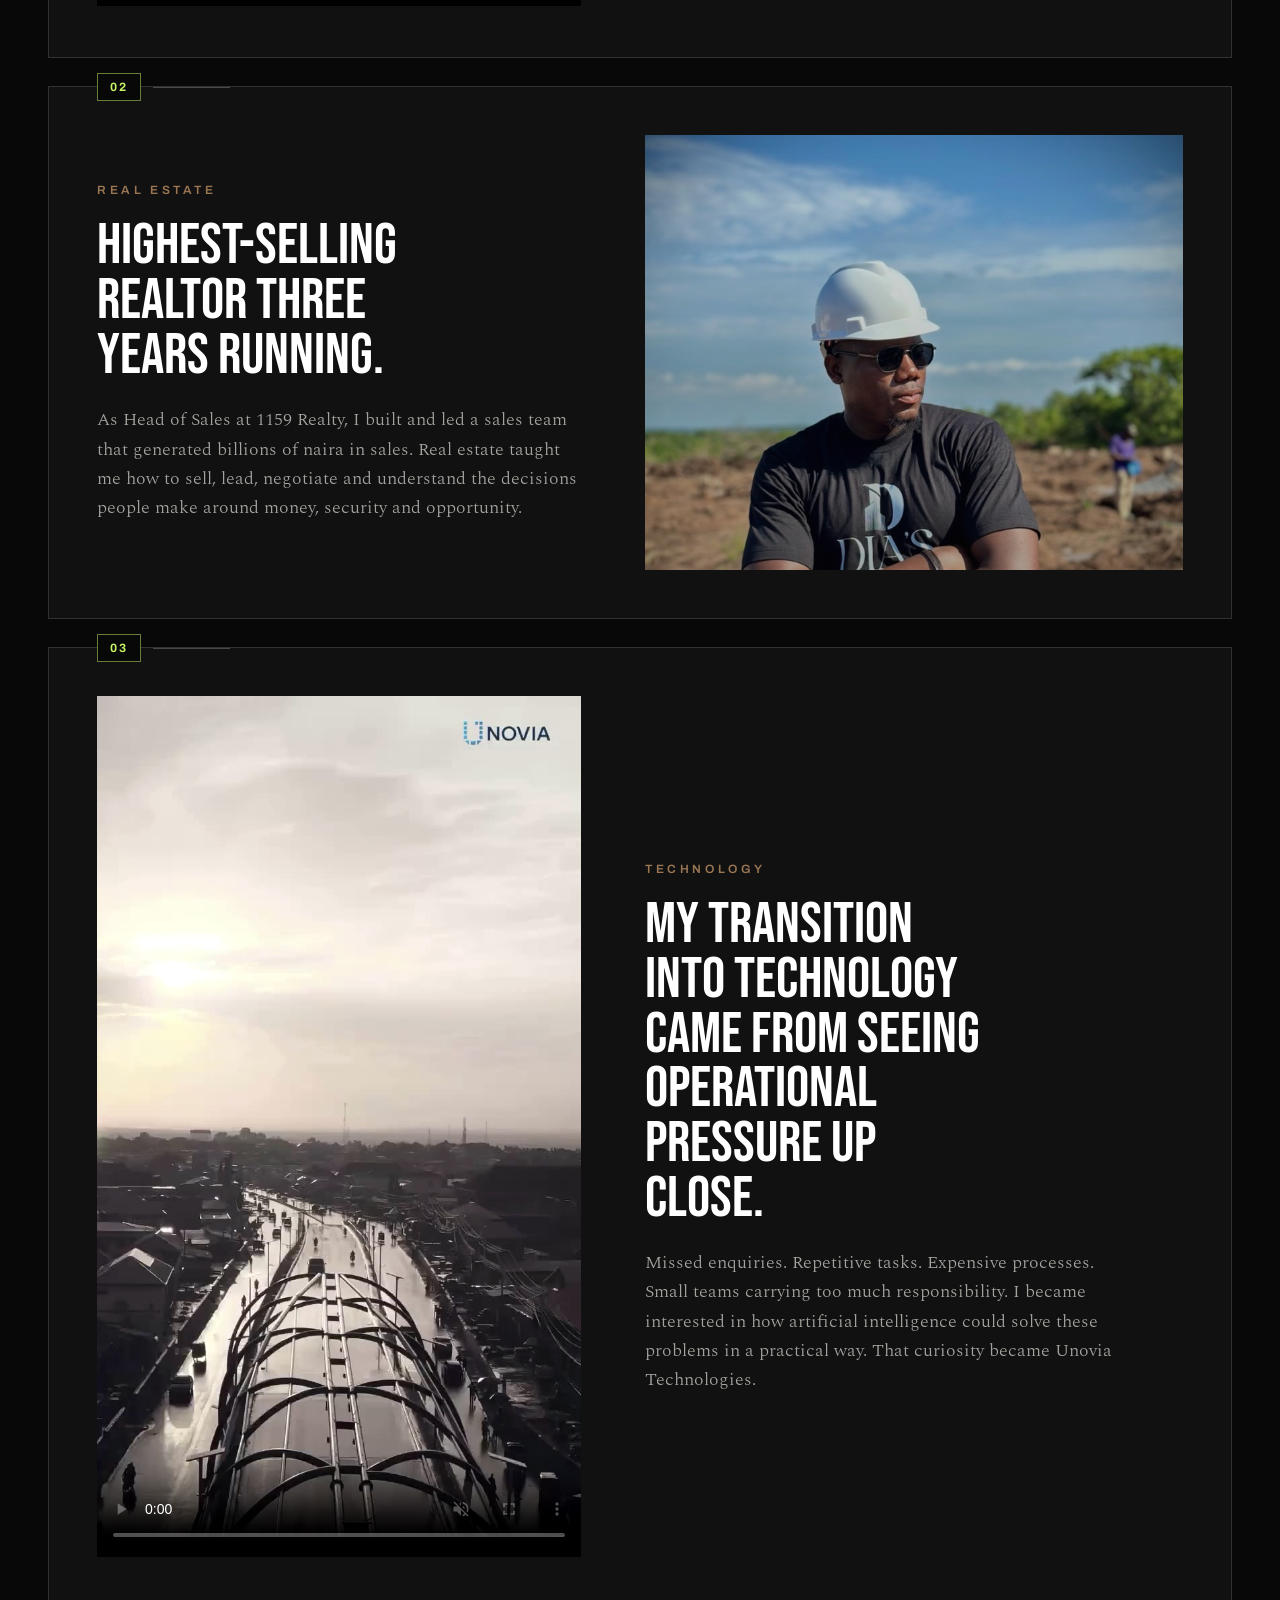
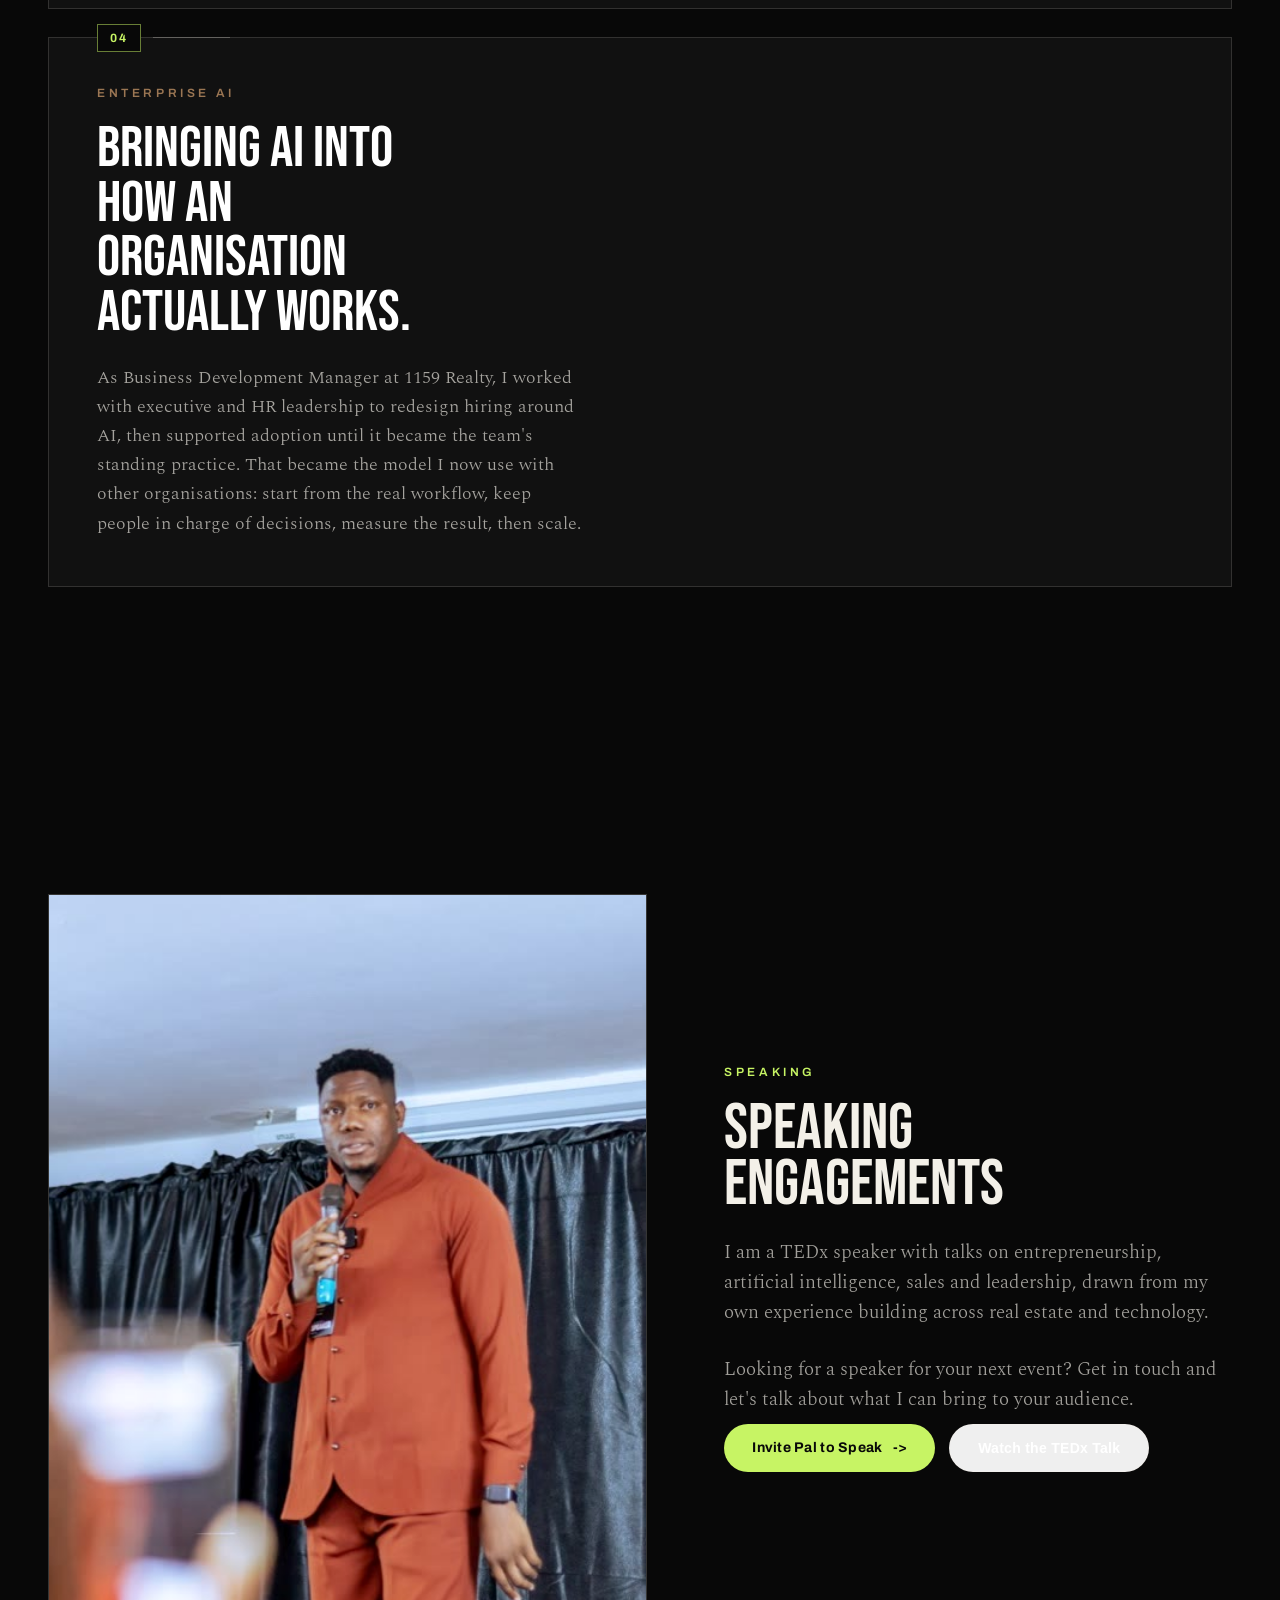
==== commit cc5e5e9e: "Add House 12 case study (Lana) after the 1159 Realty one Paper memberships moved onto one system; si" ====
--- a/index.html
+++ b/index.html
@@ -202,7 +202,7 @@
       </button>
       <div class="nav-links" id="nav-links">
         <a class="navlink" href="#enterprise">Enterprise AI</a>
-        <a class="navlink" href="#case-study">Case Study</a>
+        <a class="navlink" href="#case-study">Case Studies</a>
         <a class="navlink" href="#featured">Products</a>
         <a class="navlink" href="#ai-services">AI Agents</a>
                 <a class="navlink" href="#articles">Articles</a>
@@ -345,6 +345,56 @@
         </div>
       </section>
 
+      <section class="section dark case-study-section" id="case-study-lana" aria-labelledby="case-study-lana-title">
+        <div class="wrap">
+          <div class="section-head">
+            <div>
+              <p class="eyebrow lime reveal">Case Study · House 12 Workspace and Lifestyle</p>
+              <h2 class="section-title reveal d1" id="case-study-lana-title">From paper records to one system for the whole workspace.</h2>
+            </div>
+            <p class="head-copy reveal d2">How one coworking space's daily operations became Lana, a product other workspaces, gyms and shortlets now use.</p>
+          </div>
+          <div class="case-grid">
+            <ol class="case-steps">
+              <li class="reveal">
+                <span>The problem</span>
+                <p>House 12 ran memberships on paper. Subscriptions were written down by hand, so knowing who had paid, whose plan had run out and who was in the building meant going back through the records.</p>
+              </li>
+              <li class="reveal d1">
+                <span>The redesign</span>
+                <p>I worked with the team to move each part of the day into one system: membership plans, QR check-in at the door, renewals and payments, expiry reminders, and a role for every staff member so each person sees what their job needs.</p>
+              </li>
+              <li class="reveal d2">
+                <span>Adoption</span>
+                <p>The front desk and management run the space on it every day. Since April 2026, 191 members and 1,053 check-ins have gone through it, across 25 membership plans and 9 staff accounts.</p>
+              </li>
+              <li class="reveal d3">
+                <span>From one workspace to a product</span>
+                <p>What worked for House 12 became Lana, launched in June 2026 with national press coverage, and now used by coworking spaces, gyms, studios and shortlet businesses.</p>
+              </li>
+            </ol>
+            <div class="case-side">
+              <div class="case-stats reveal">
+                <div><strong>191</strong><span>members managed on Lana</span></div>
+                <div><strong>1,053</strong><span>check-ins since April 2026</span></div>
+                <div><strong>9</strong><span>staff running the space on it</span></div>
+              </div>
+              <figure class="case-review reveal d1">
+                <div class="product-review-video">
+                  <iframe src="https://www.youtube-nocookie.com/embed/f93OYXSna94?rel=0&amp;modestbranding=1" title="How House12 uses Lana to manage members, payments and workspace operations" loading="lazy" allow="accelerometer; clipboard-write; encrypted-media; gyroscope; picture-in-picture" allowfullscreen></iframe>
+                </div>
+                <blockquote>
+                  <p class="case-review-lead">“Prior to Lana, we record subscriptions on papers like this.”</p>
+                  <p>How House 12 uses Lana to manage members, payments and workspace operations.</p>
+                </blockquote>
+                <figcaption><strong>Olusoji Oyawoye</strong><span>House 12 Workspace and Lifestyle</span></figcaption>
+              </figure>
+              <a class="button button-lime reveal" href="https://lana.unovia.ai">See Lana <span aria-hidden="true">-></span></a>
+            </div>
+          </div>
+        </div>
+      </section>
+
       <section class="section dark featured-grid-section" id="featured">
         <div class="wrap">
           <div class="section-head">
@@ -392,17 +442,6 @@
               <span class="tile-arrow" aria-hidden="true">-></span>
             </a>
           </div>
-          <figure class="product-review reveal">
-            <div class="product-review-video">
-              <iframe src="https://www.youtube-nocookie.com/embed/f93OYXSna94?rel=0&amp;modestbranding=1" title="How House12 uses Lana to manage members, payments and workspace operations" loading="lazy" allow="accelerometer; clipboard-write; encrypted-media; gyroscope; picture-in-picture" allowfullscreen></iframe>
-            </div>
-            <figcaption>
-              <p class="eyebrow lime">In a customer's words · Lana</p>
-              <strong>How House12 uses Lana to manage members, payments and workspace operations.</strong>
-              <span>Olusoji Oyawoye, House12</span>
-              <a class="button button-outline" href="https://lana.unovia.ai">See Lana <span aria-hidden="true">-></span></a>
-            </figcaption>
-          </figure>
         </div>
       </section>
 
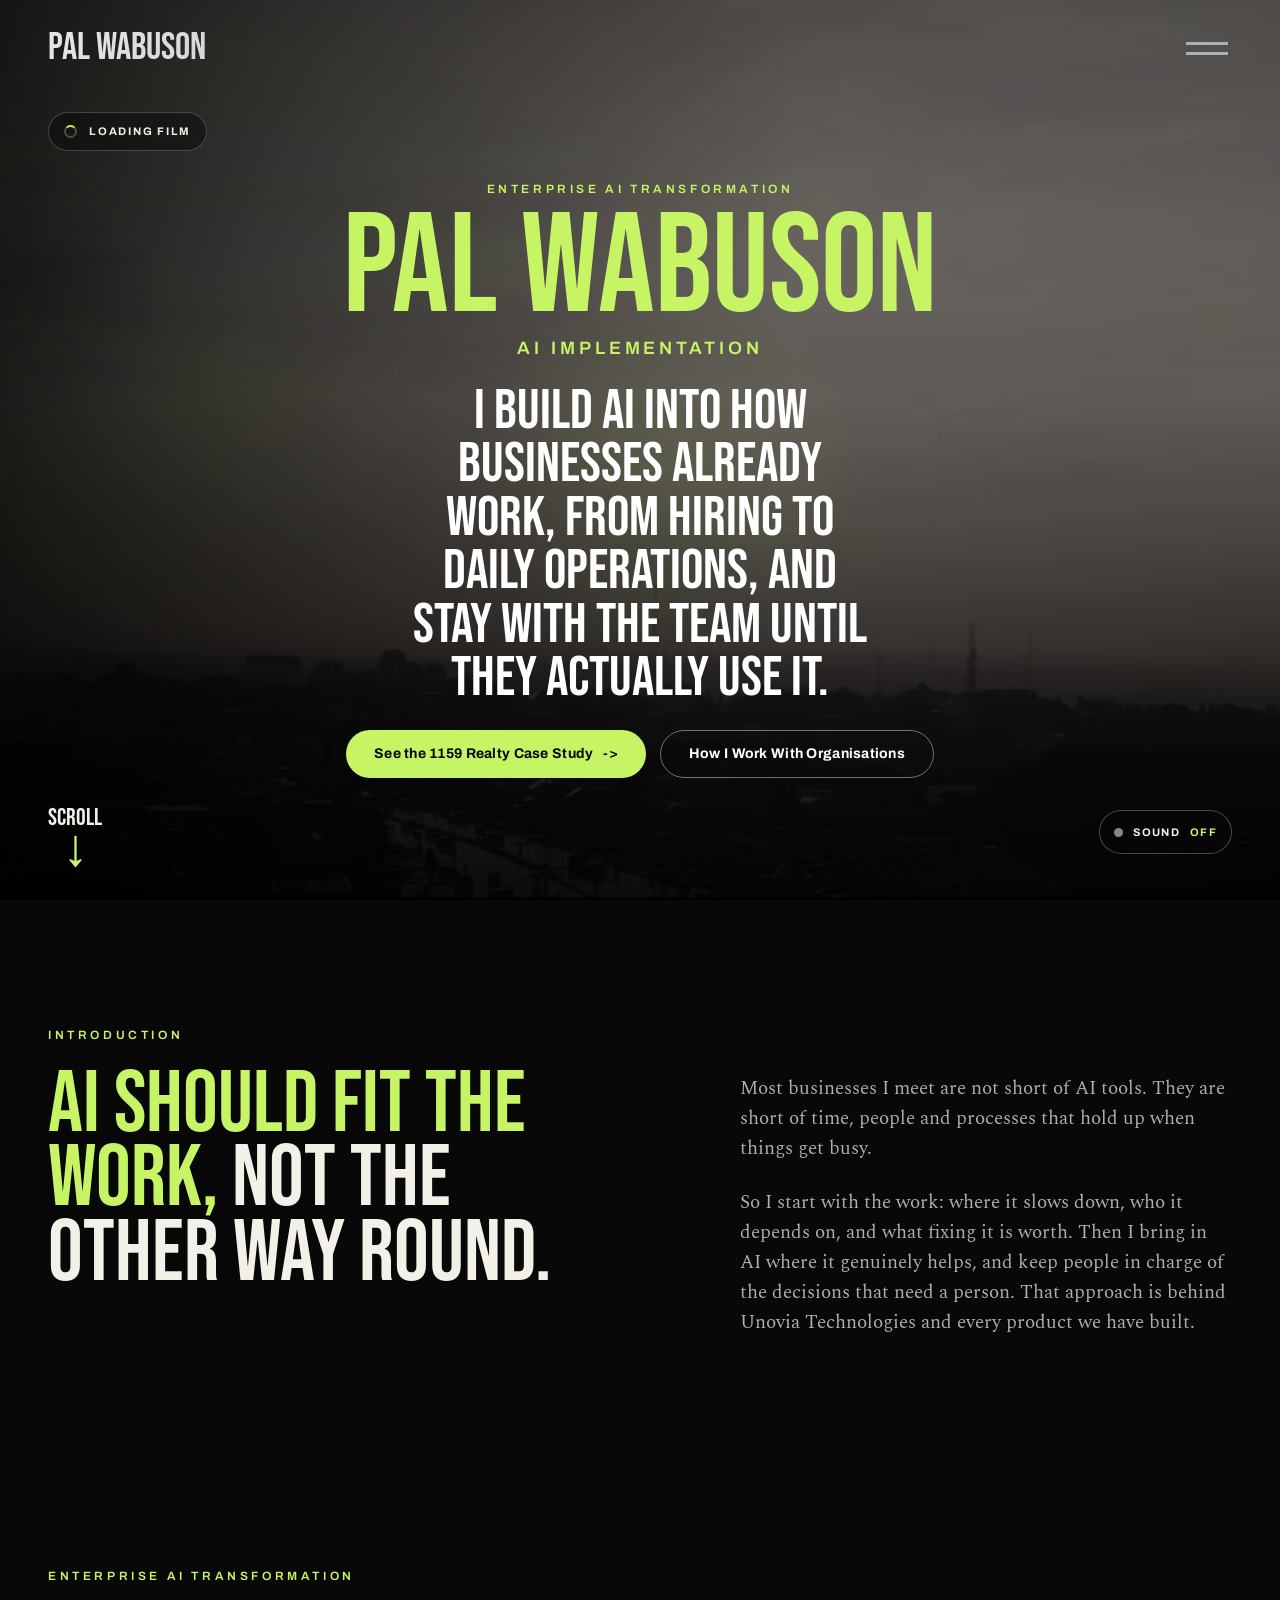
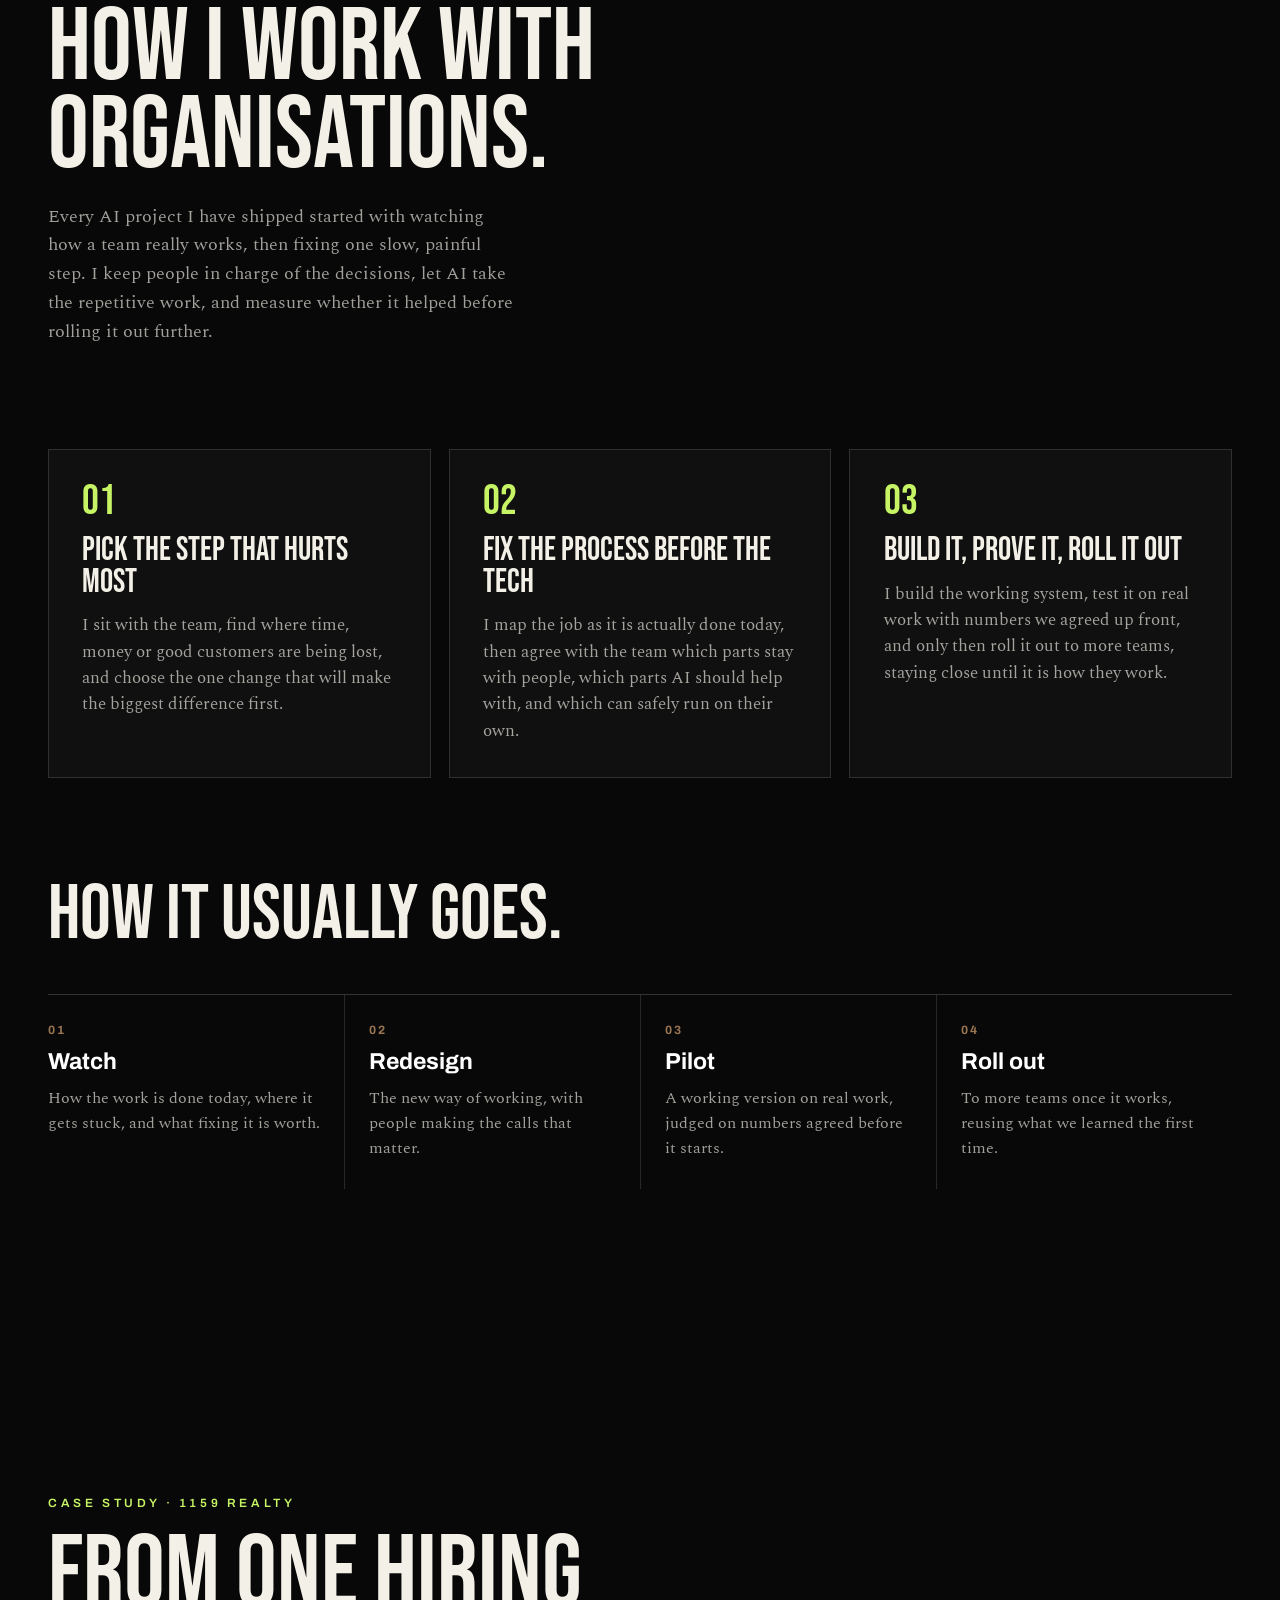
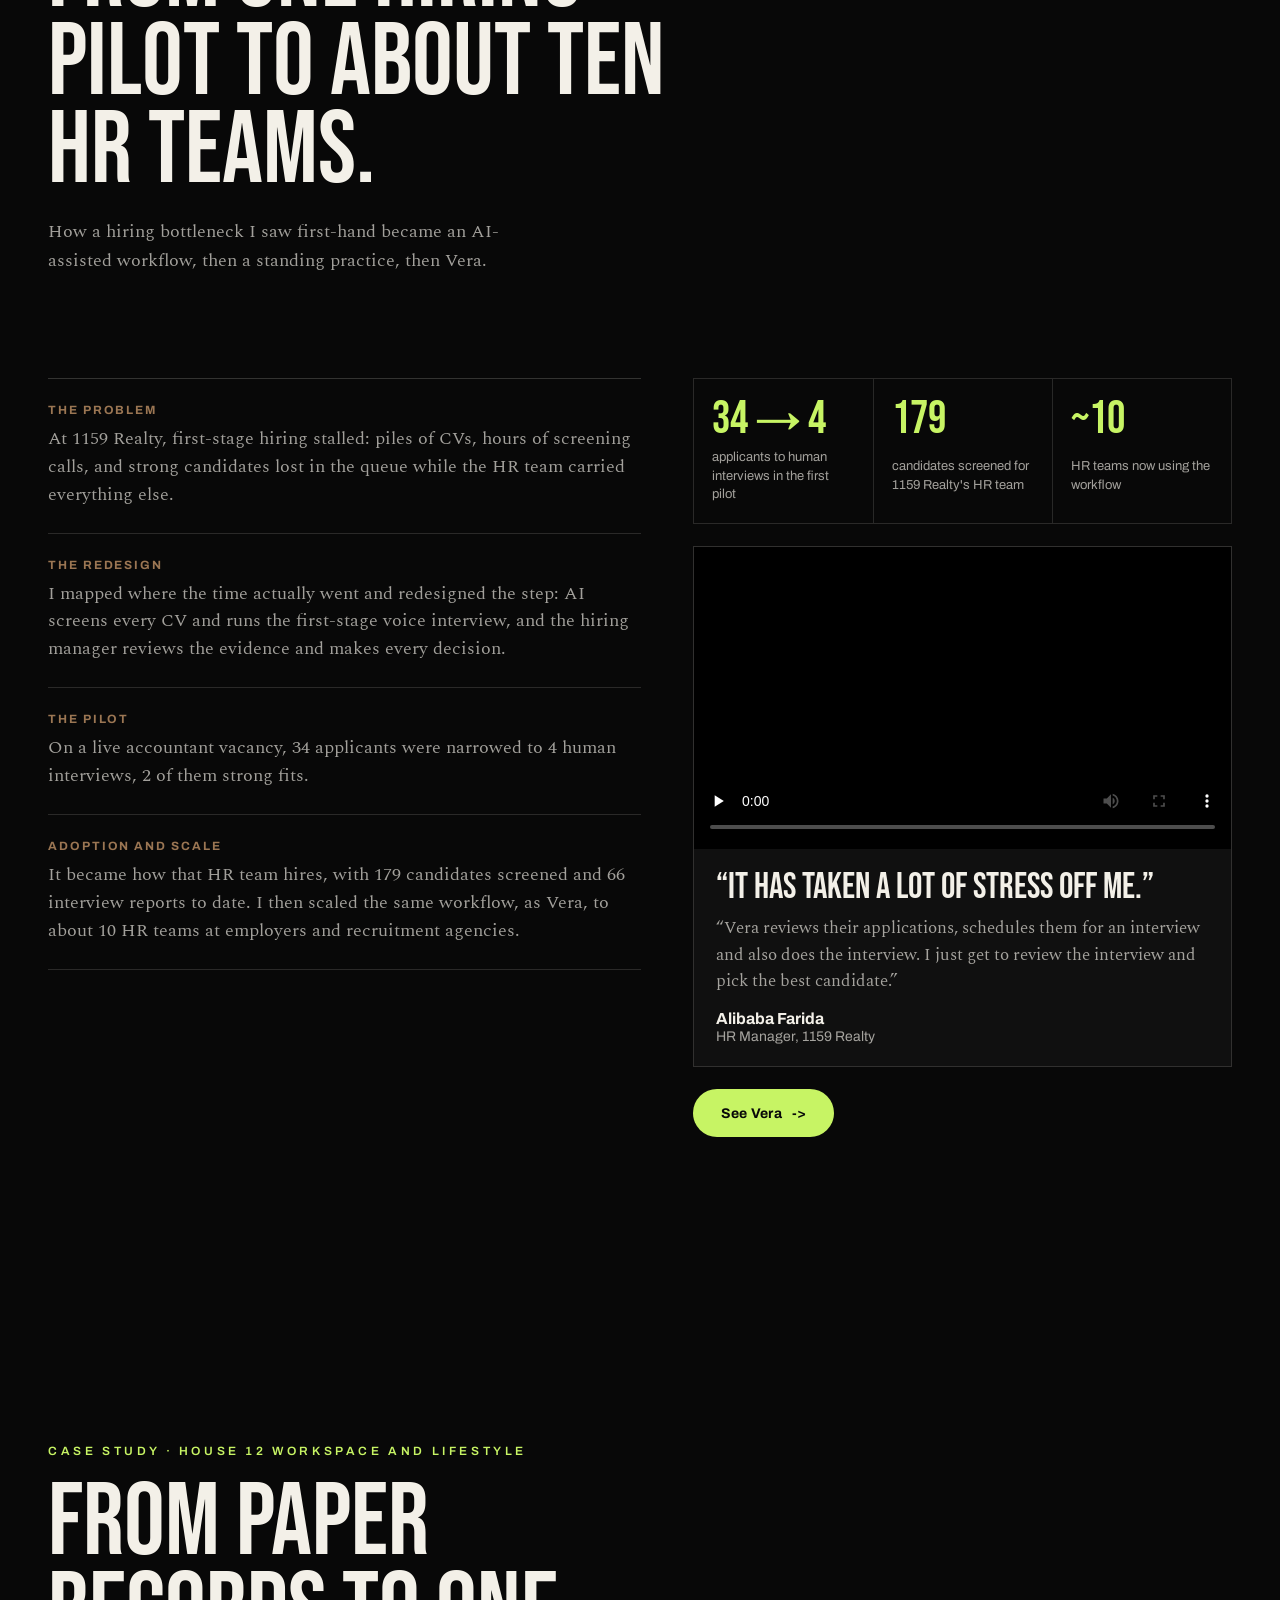
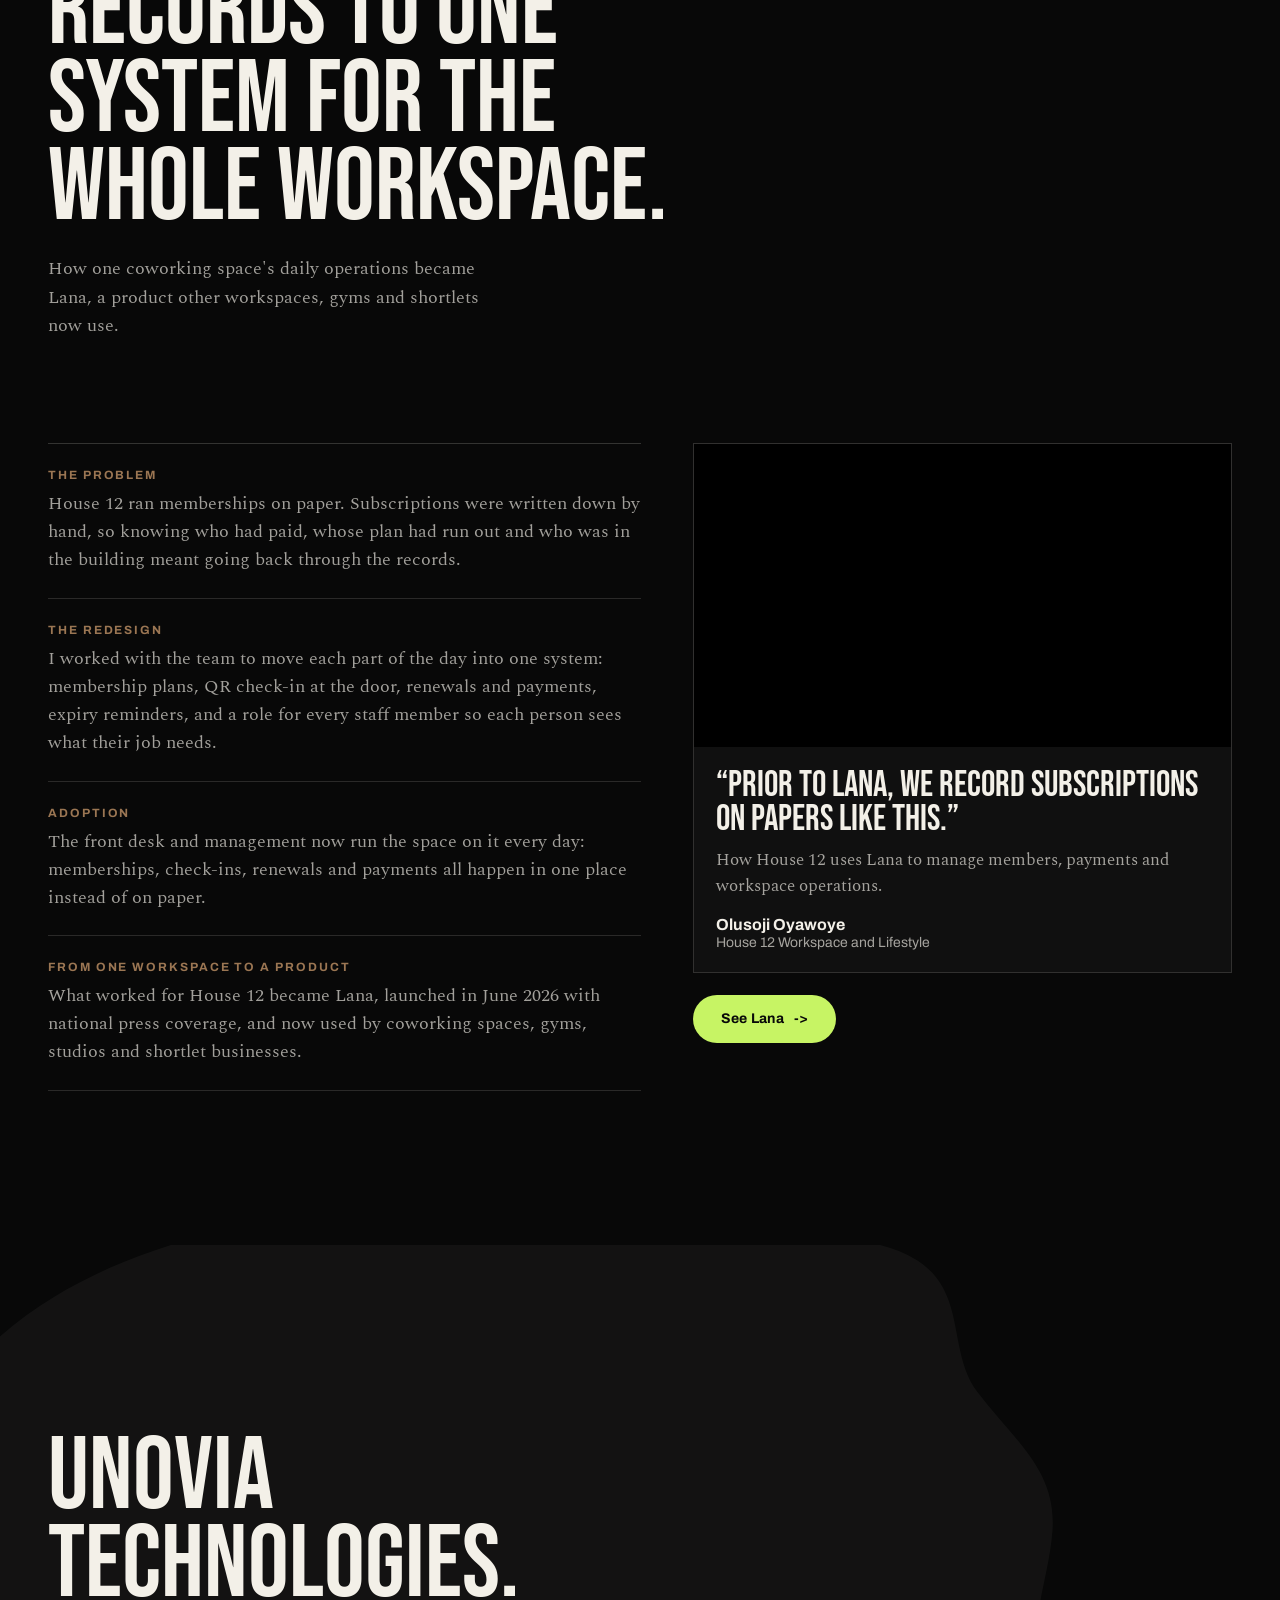
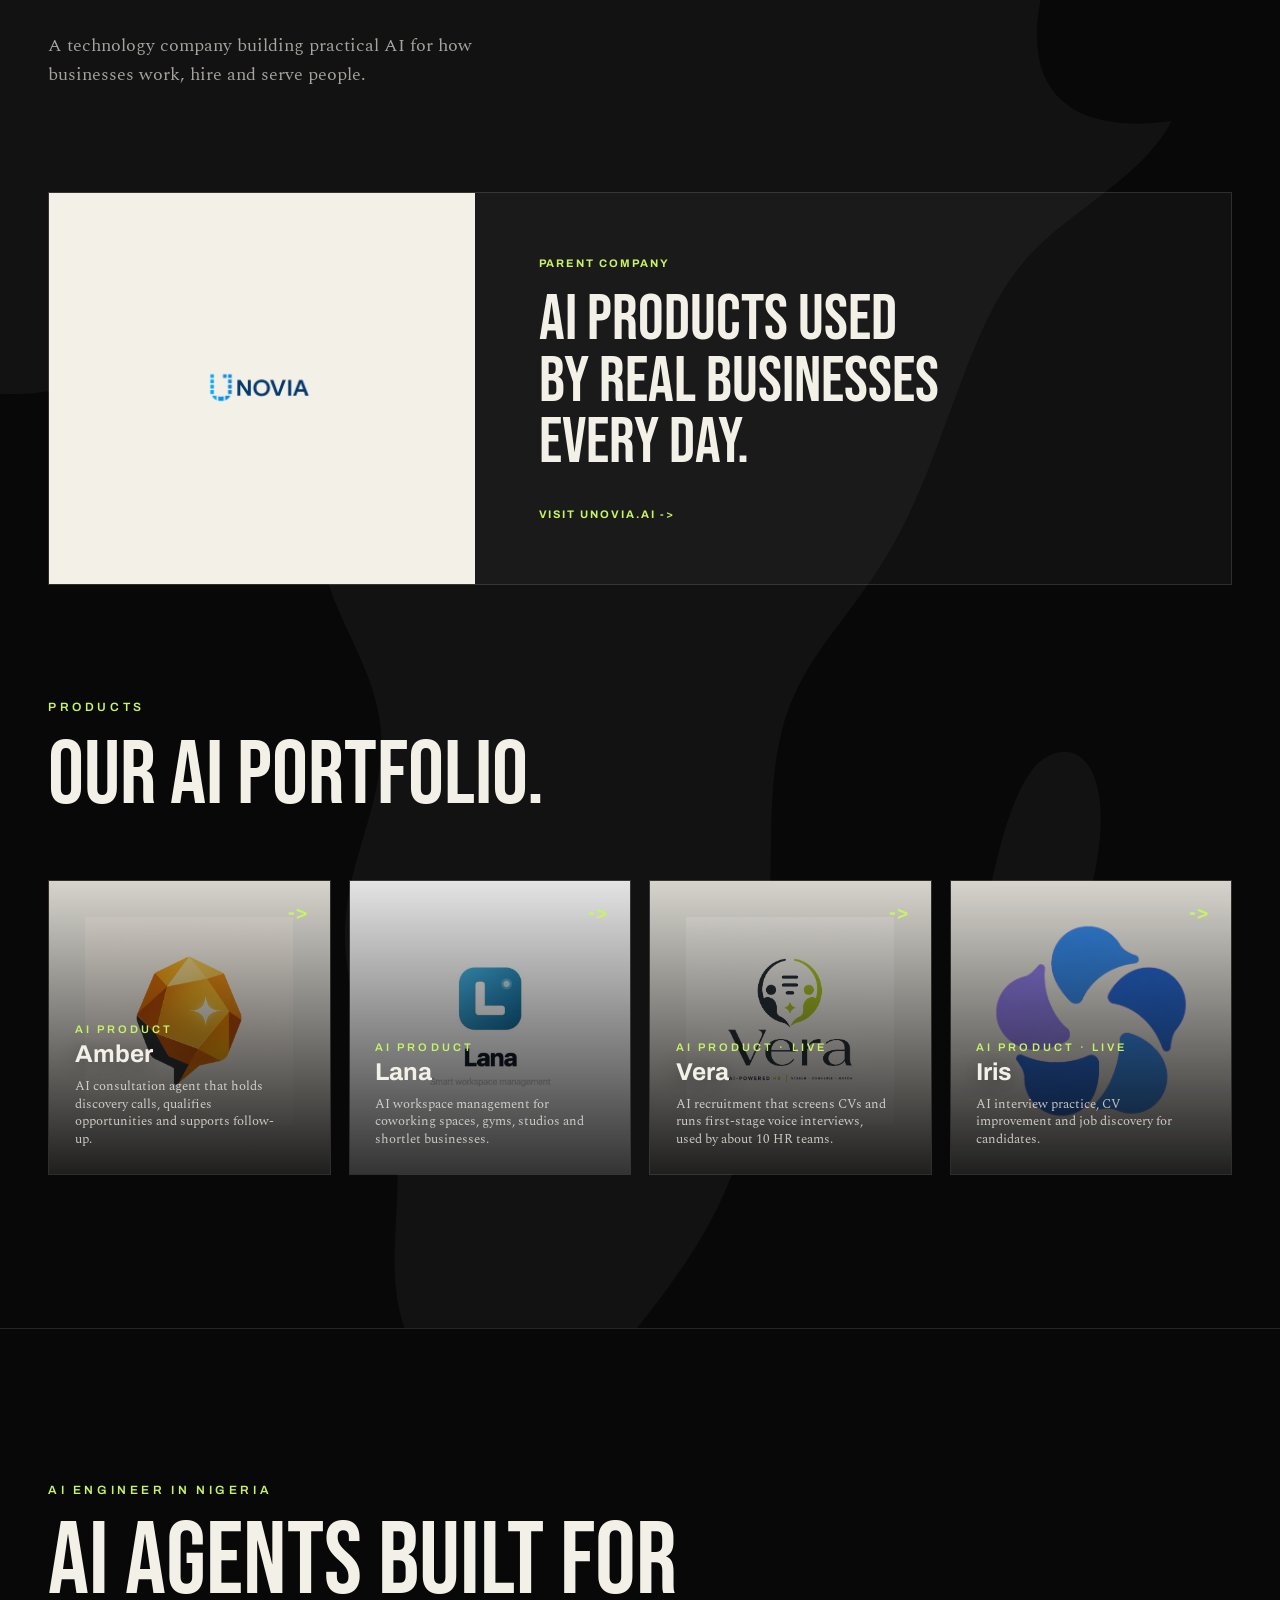
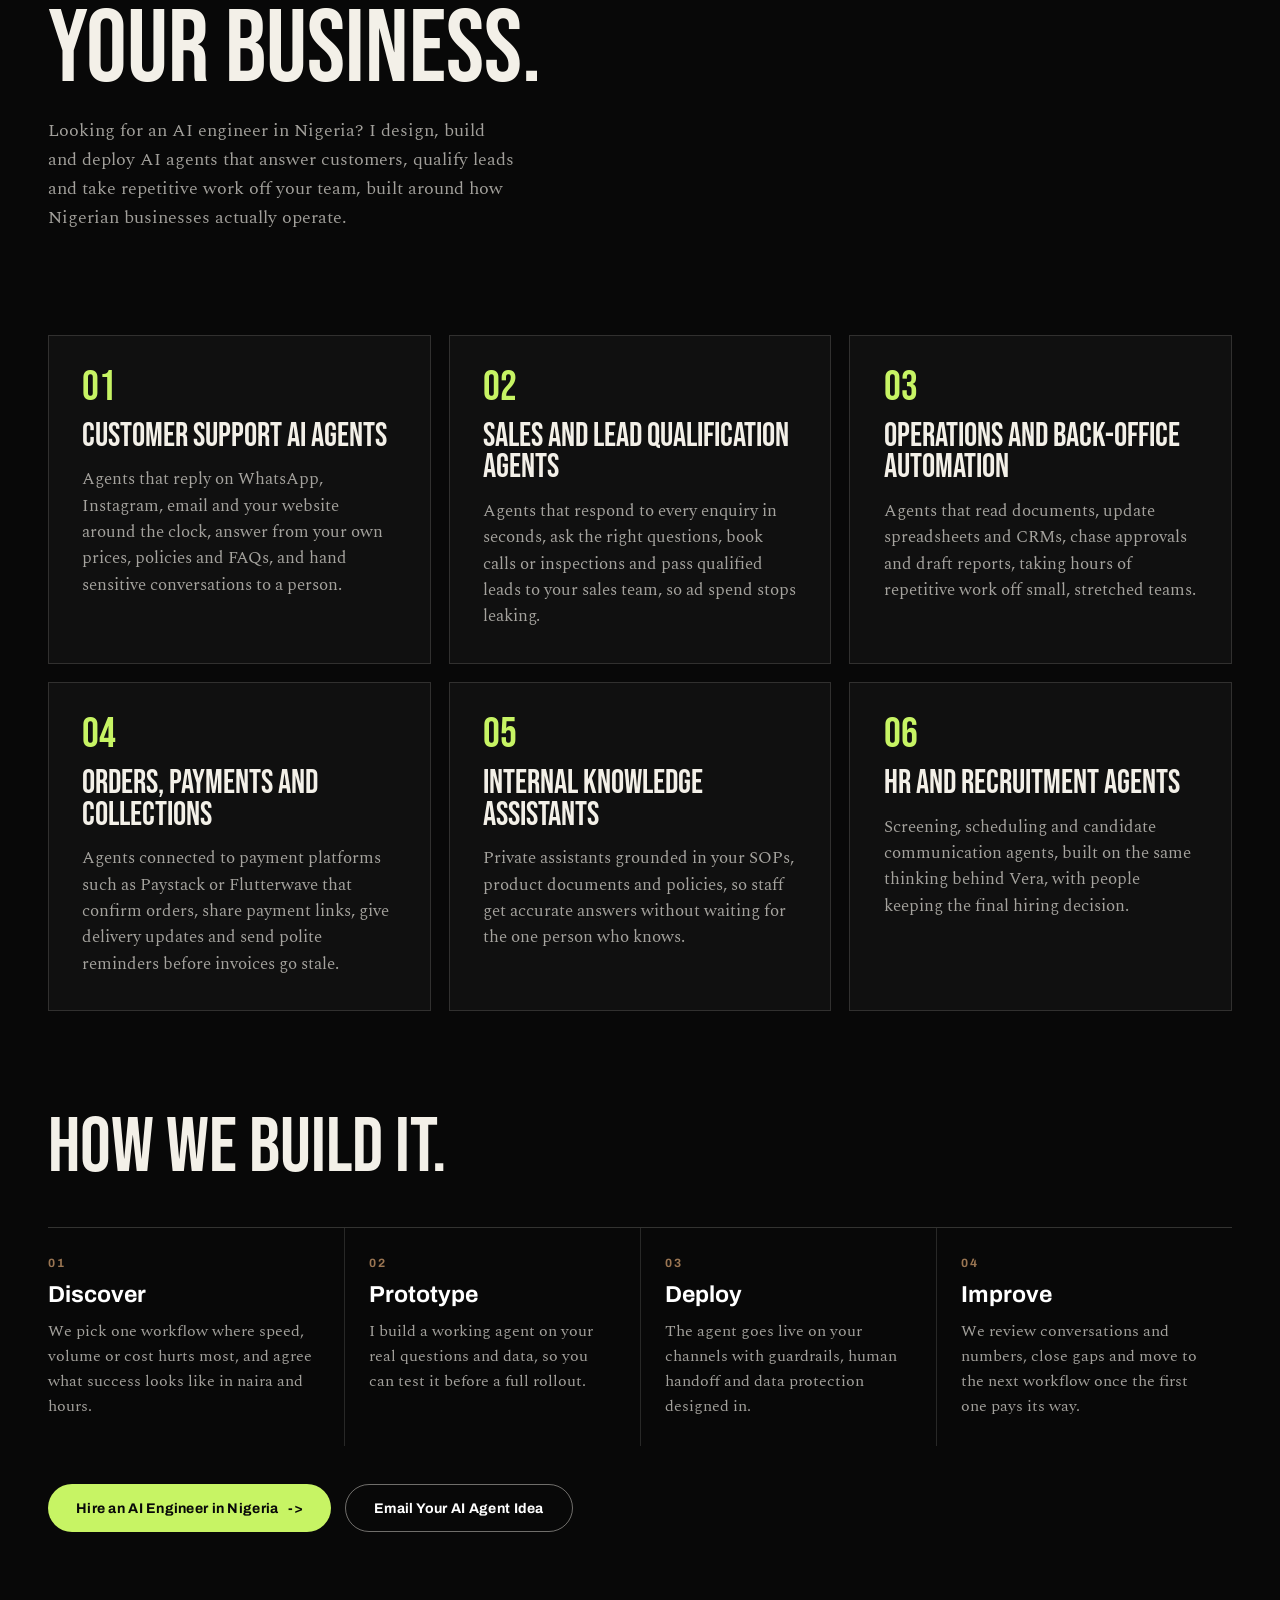
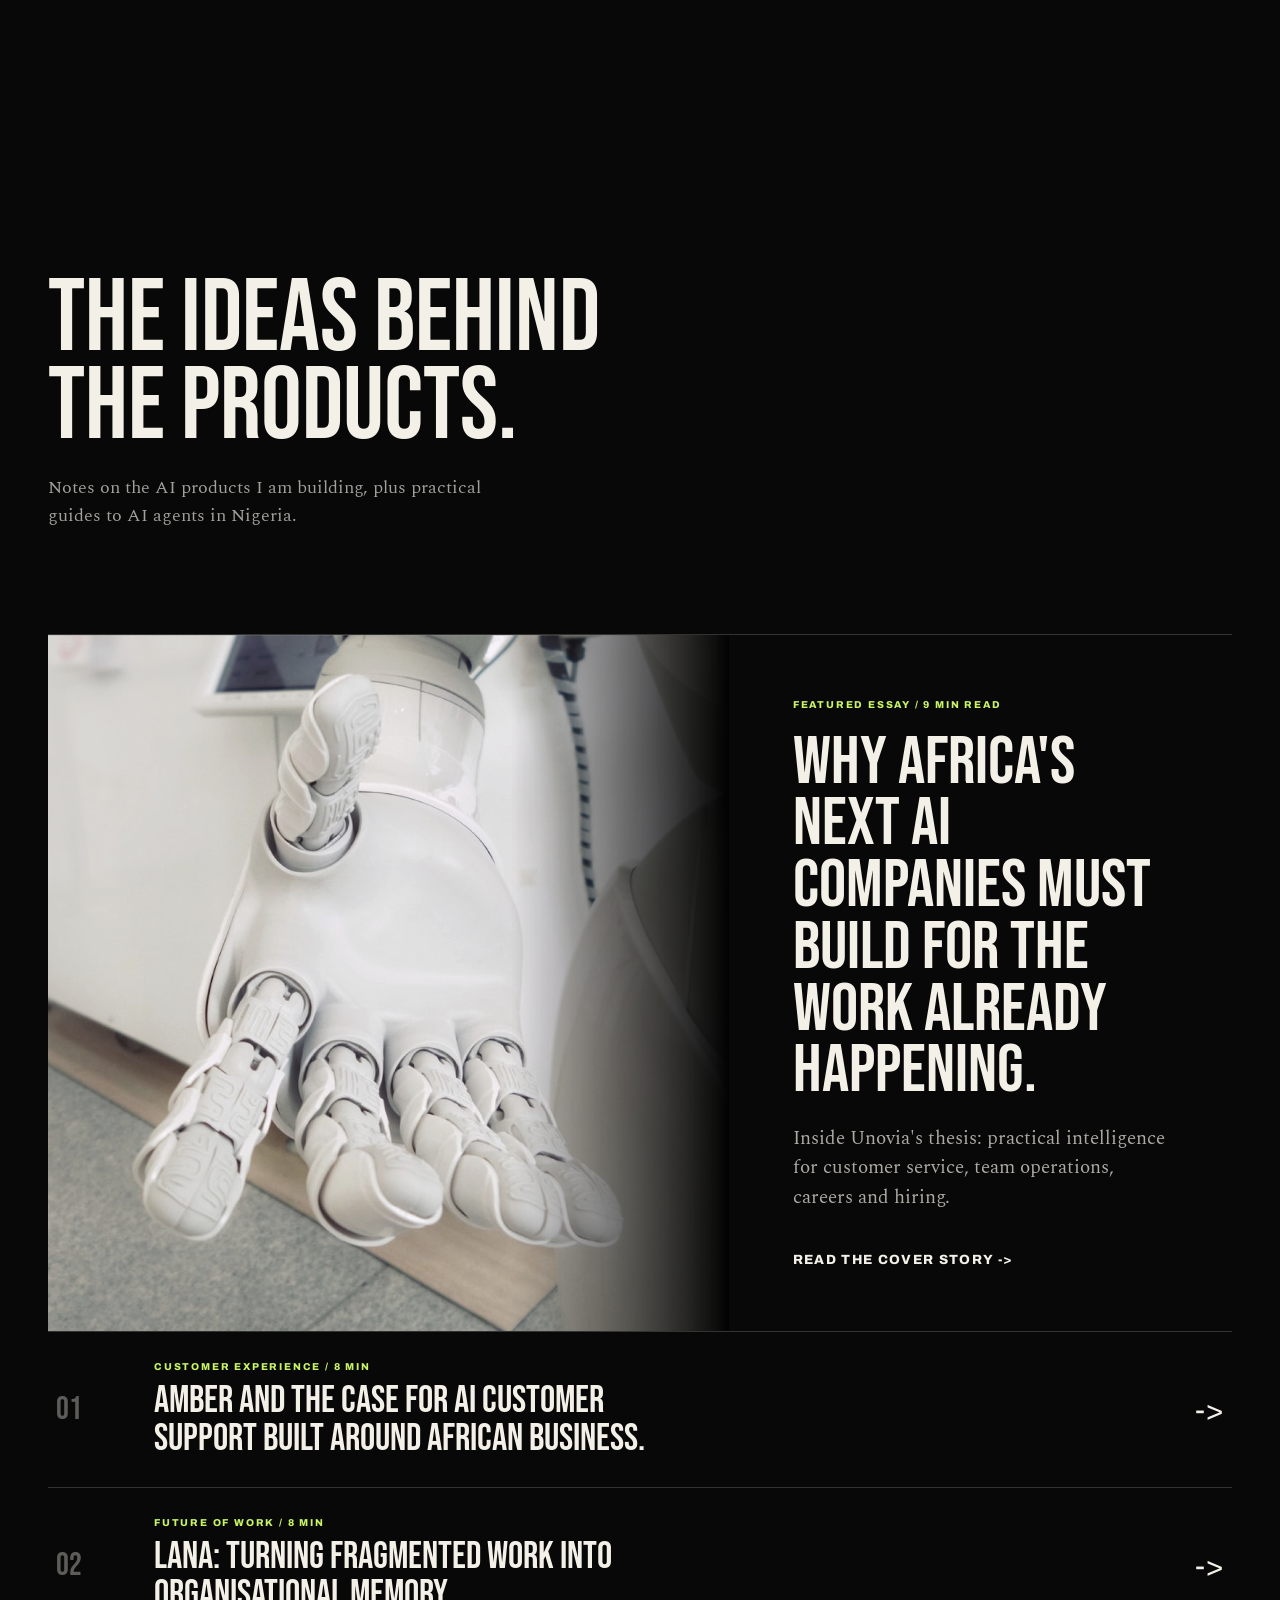
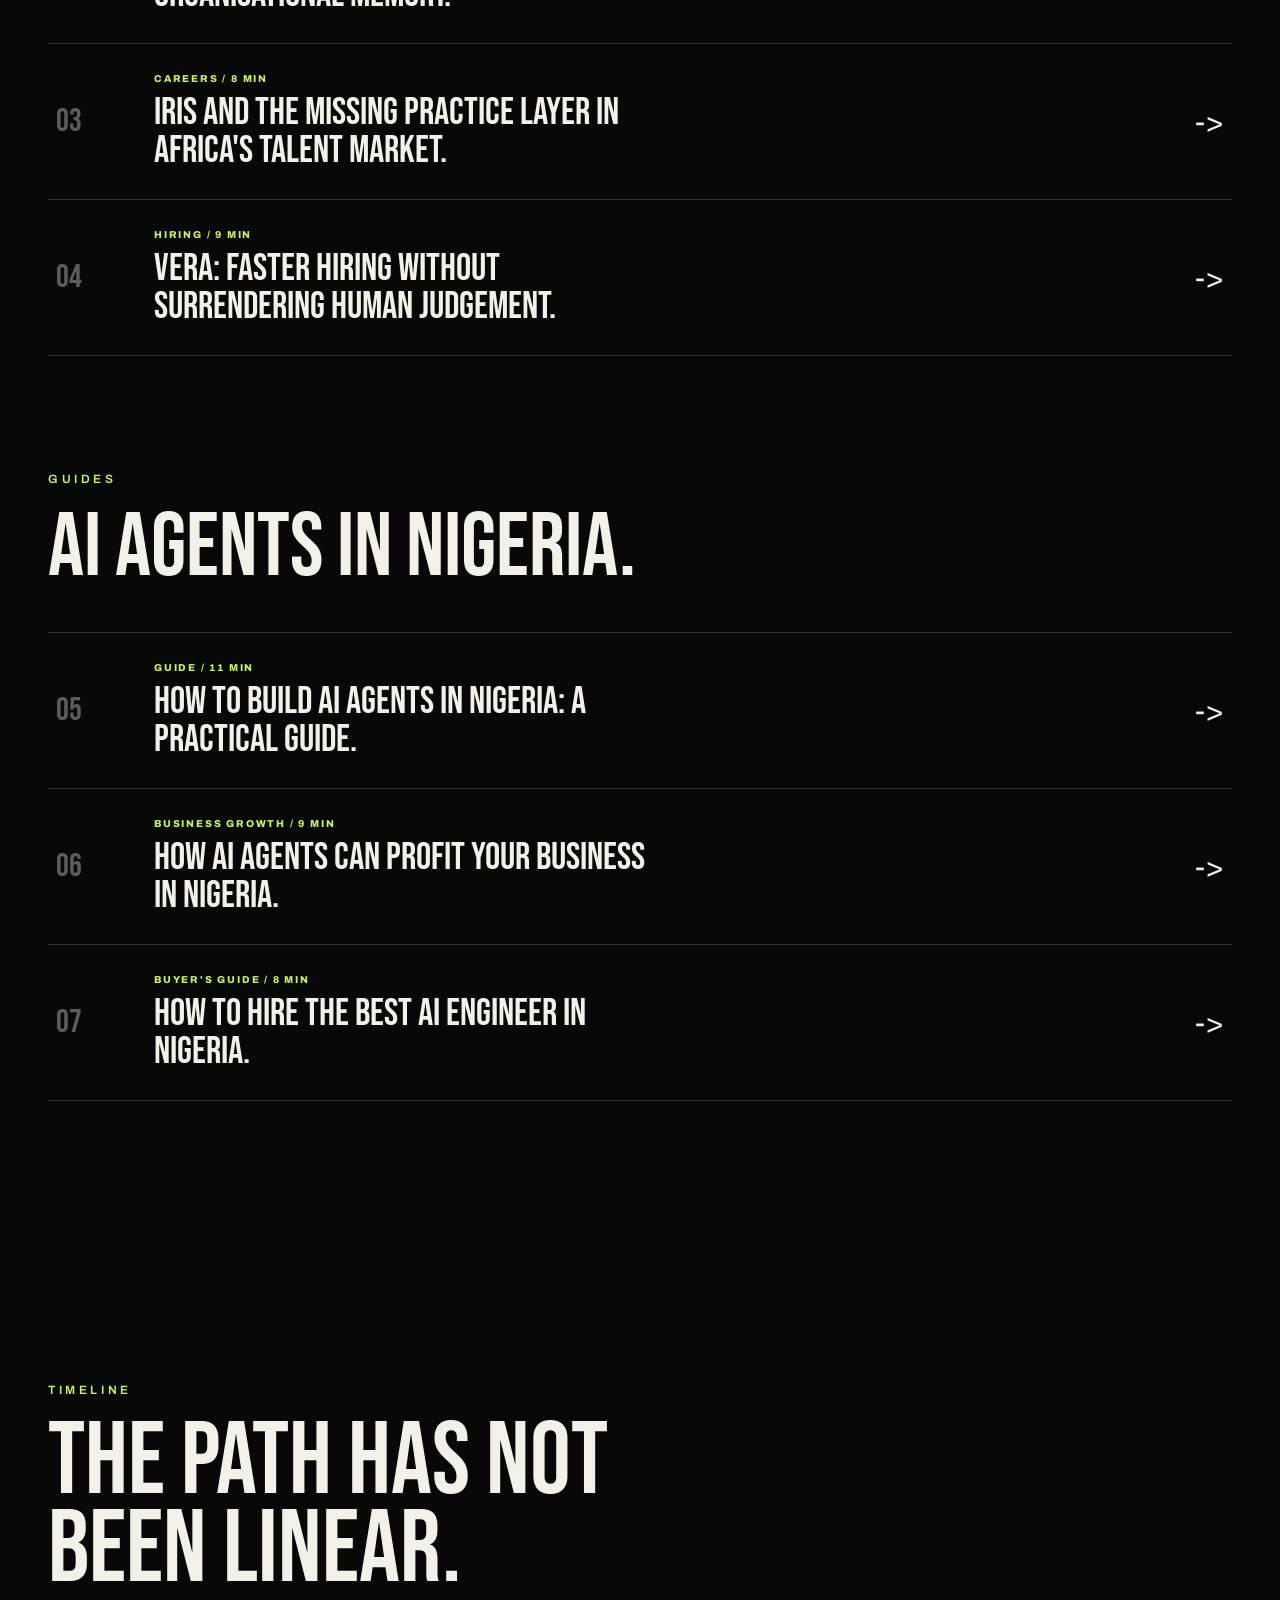
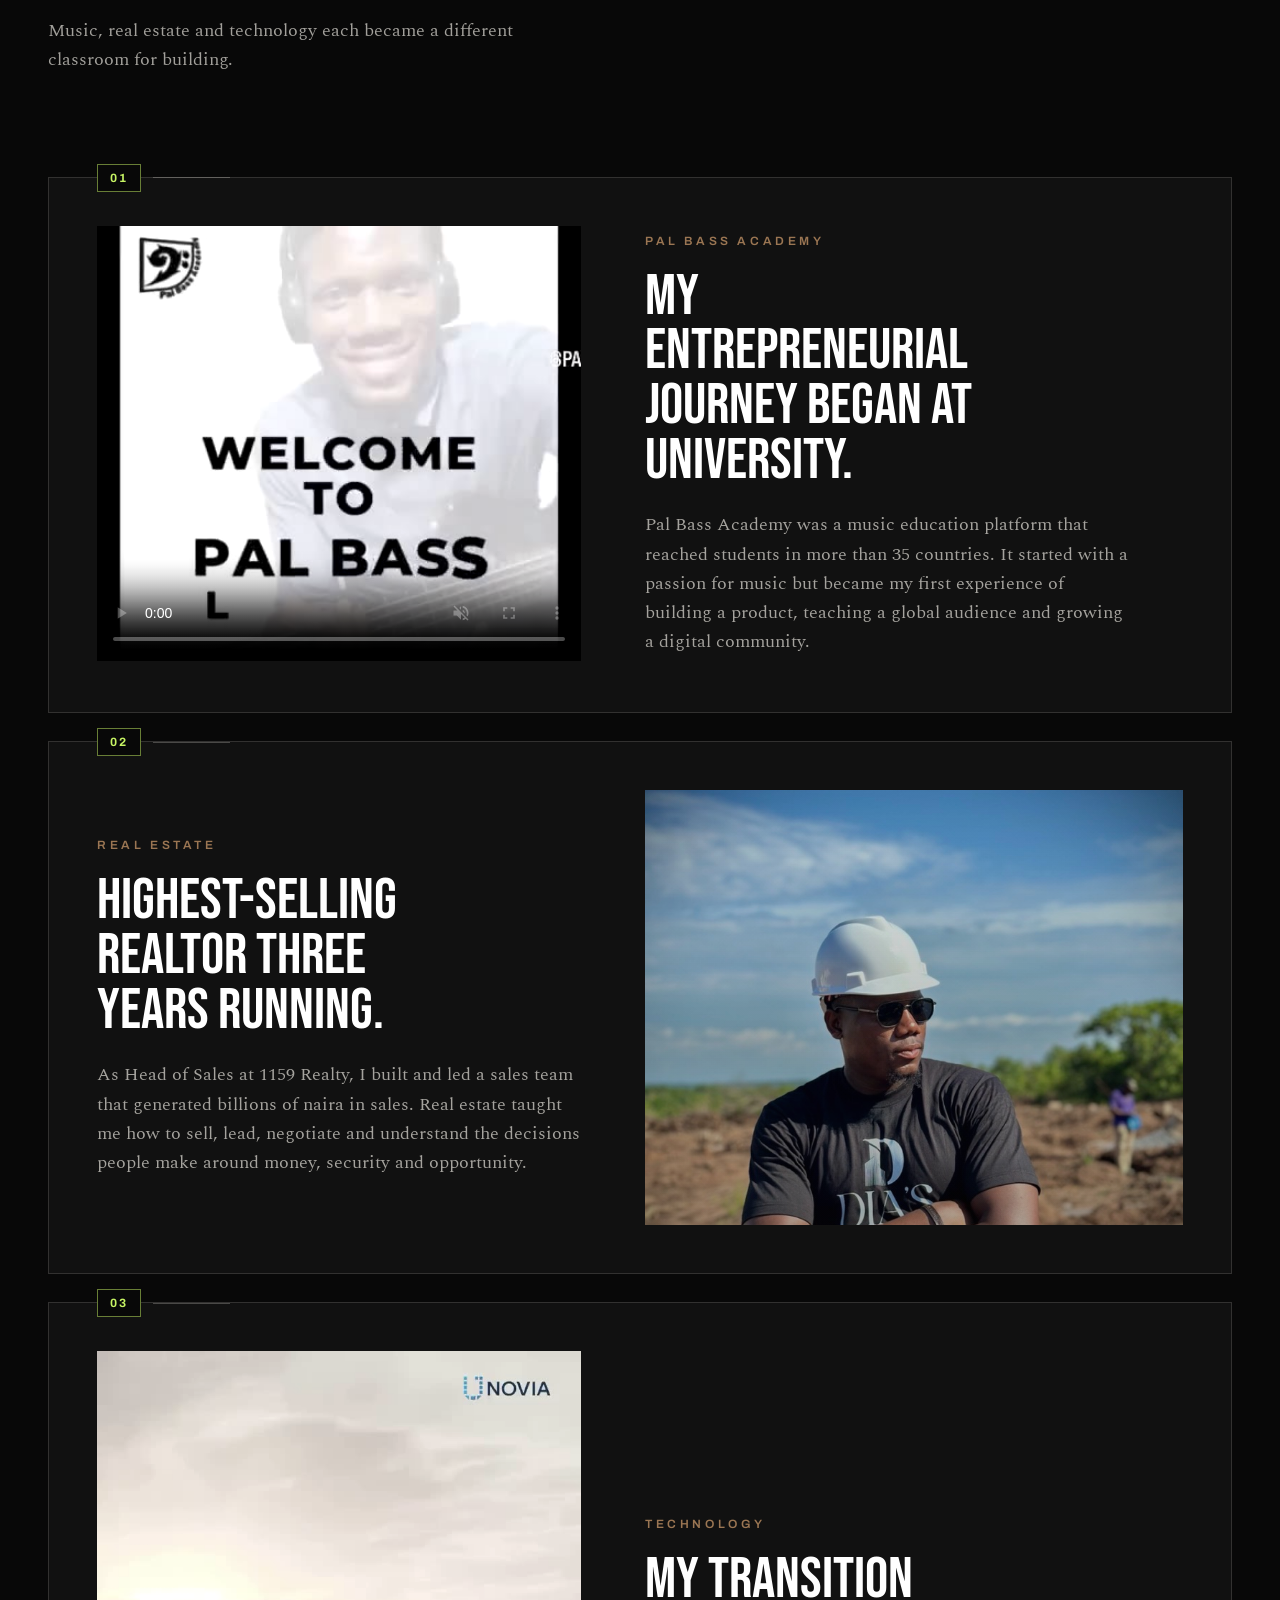
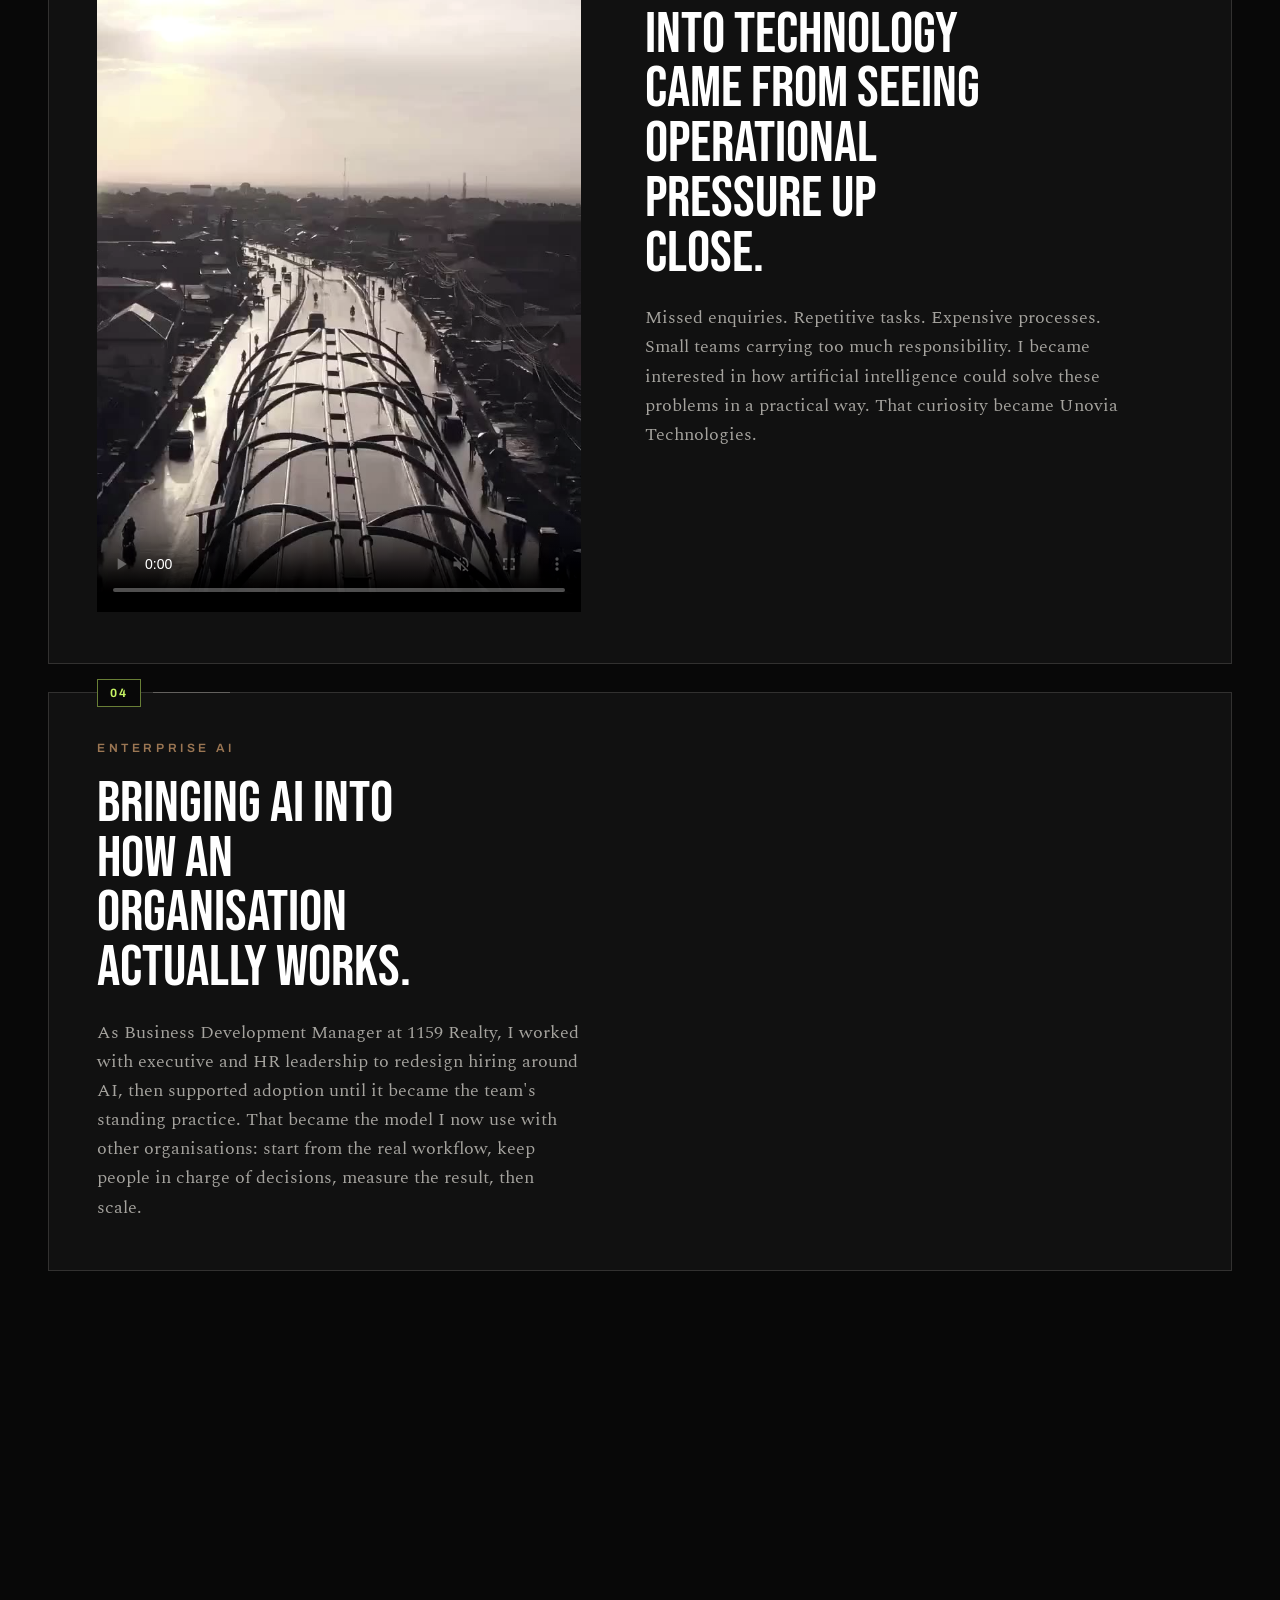
==== commit 00f28323: "Hide House 12 figures from the Lana case study (Pal) Co-Authored-By: Claude Opus 5.5 <noreply@anthro" ====
--- a/index.html
+++ b/index.html
@@ -366,7 +366,7 @@
               </li>
               <li class="reveal d2">
                 <span>Adoption</span>
-                <p>The front desk and management run the space on it every day. Since April 2026, 191 members and 1,053 check-ins have gone through it, across 25 membership plans and 9 staff accounts.</p>
+                <p>The front desk and management now run the space on it every day: memberships, check-ins, renewals and payments all happen in one place instead of on paper.</p>
               </li>
               <li class="reveal d3">
                 <span>From one workspace to a product</span>
@@ -374,11 +374,6 @@
               </li>
             </ol>
             <div class="case-side">
-              <div class="case-stats reveal">
-                <div><strong>191</strong><span>members managed on Lana</span></div>
-                <div><strong>1,053</strong><span>check-ins since April 2026</span></div>
-                <div><strong>9</strong><span>staff running the space on it</span></div>
-              </div>
               <figure class="case-review reveal d1">
                 <div class="product-review-video">
                   <iframe src="https://www.youtube-nocookie.com/embed/f93OYXSna94?rel=0&amp;modestbranding=1" title="How House12 uses Lana to manage members, payments and workspace operations" loading="lazy" allow="accelerometer; clipboard-write; encrypted-media; gyroscope; picture-in-picture" allowfullscreen></iframe>
--- a/styles.css
+++ b/styles.css
@@ -3963,3 +3963,41 @@
 .copy-intro {
   padding-bottom: clamp(56px, 6vw, 90px);
 }
+
+/* Section openers: supporting text sits directly under its heading, on the same
+   left edge, instead of a narrow column floating at the far right. */
+.section-head {
+  flex-direction: column;
+  align-items: flex-start;
+  justify-content: flex-start;
+  gap: 0;
+}
+
+.section-head .head-copy {
+  max-width: 52ch;
+  margin-top: 22px;
+}
+
+/* Body text in the regular weight: light strokes break up on phone screens. */
+.head-copy,
+.story-copy,
+.intro-copy-block p,
+.global-card p,
+.chapter-lead,
+.chapter-body,
+.venture-card p:not(.eyebrow),
+.lesson p,
+.story-panel-copy p:last-child,
+.newsletter-copy,
+.article-summary,
+.article-body li,
+.tile-desc,
+.tile-wall-copy,
+.journey-card p:not(.eyebrow),
+.service-card p,
+.process-steps p,
+.faq-answer p,
+.case-steps p,
+.case-review blockquote p {
+  font-weight: 400;
+}
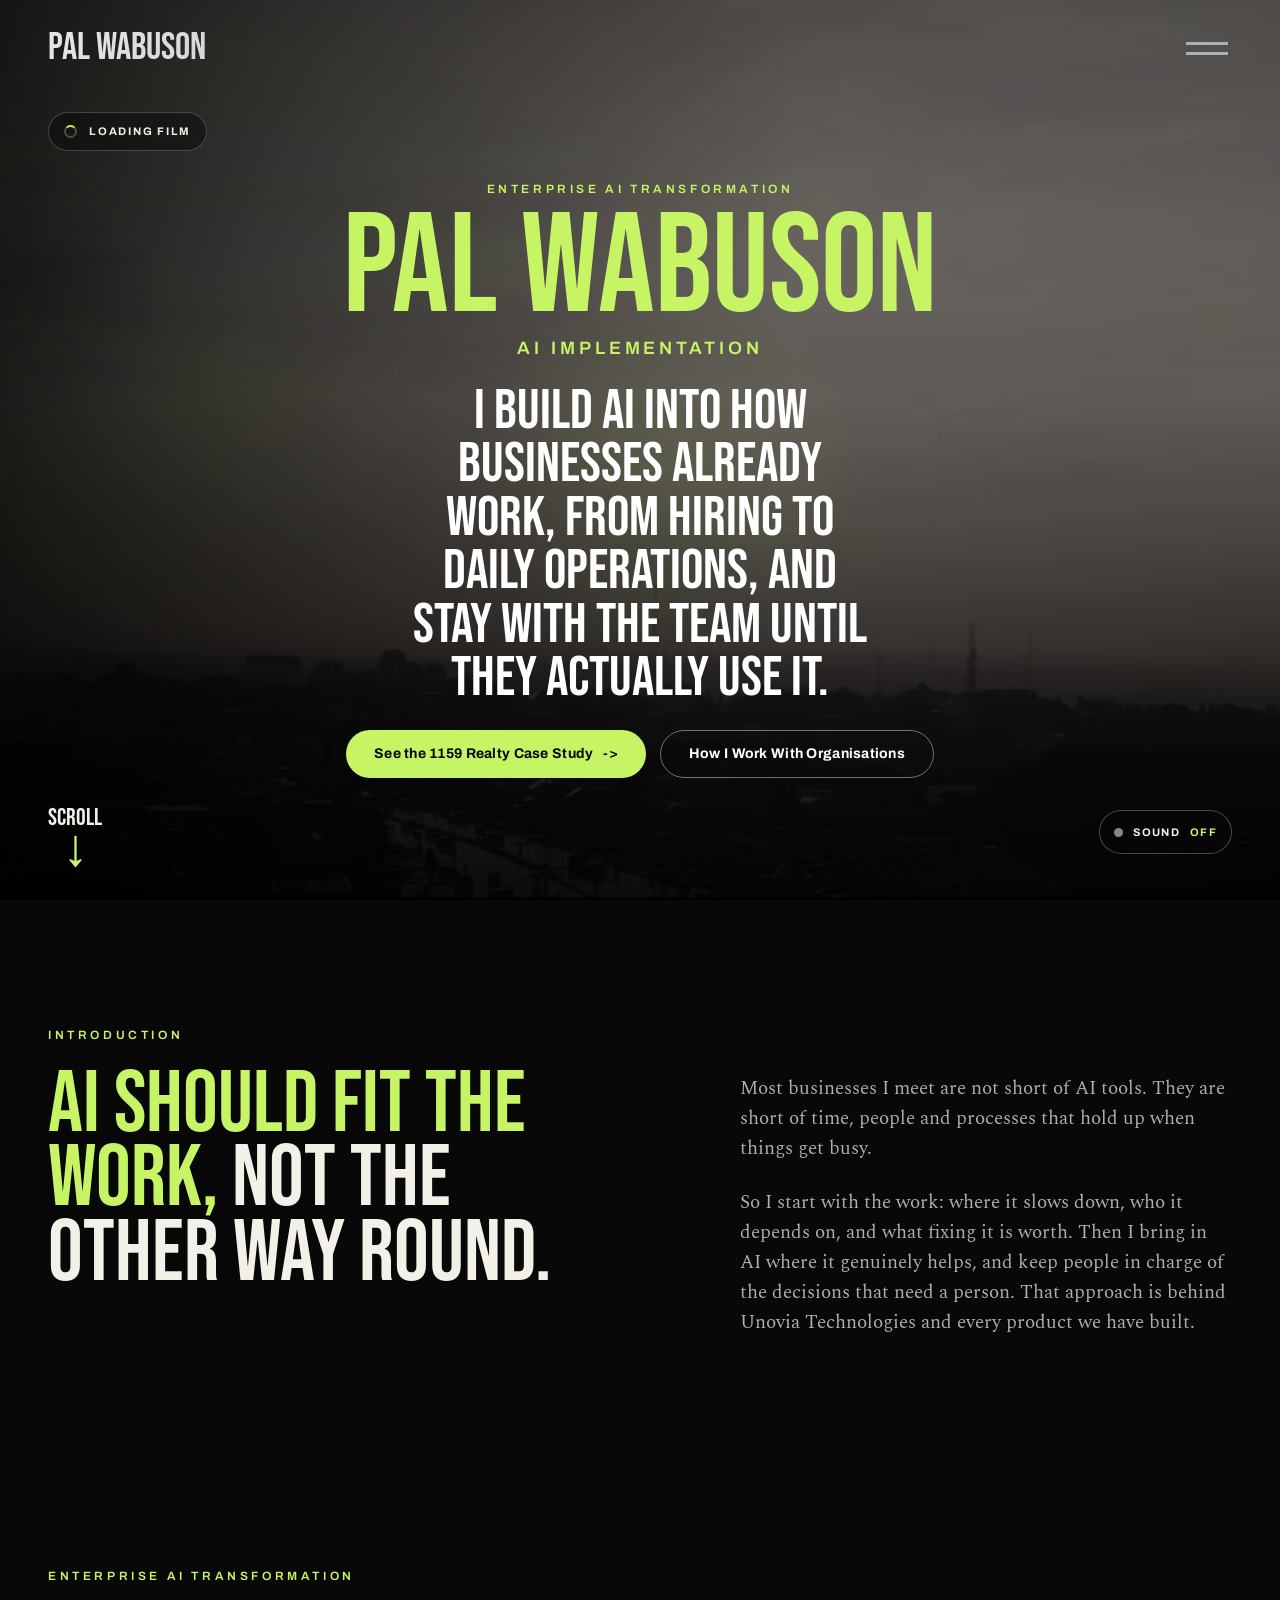
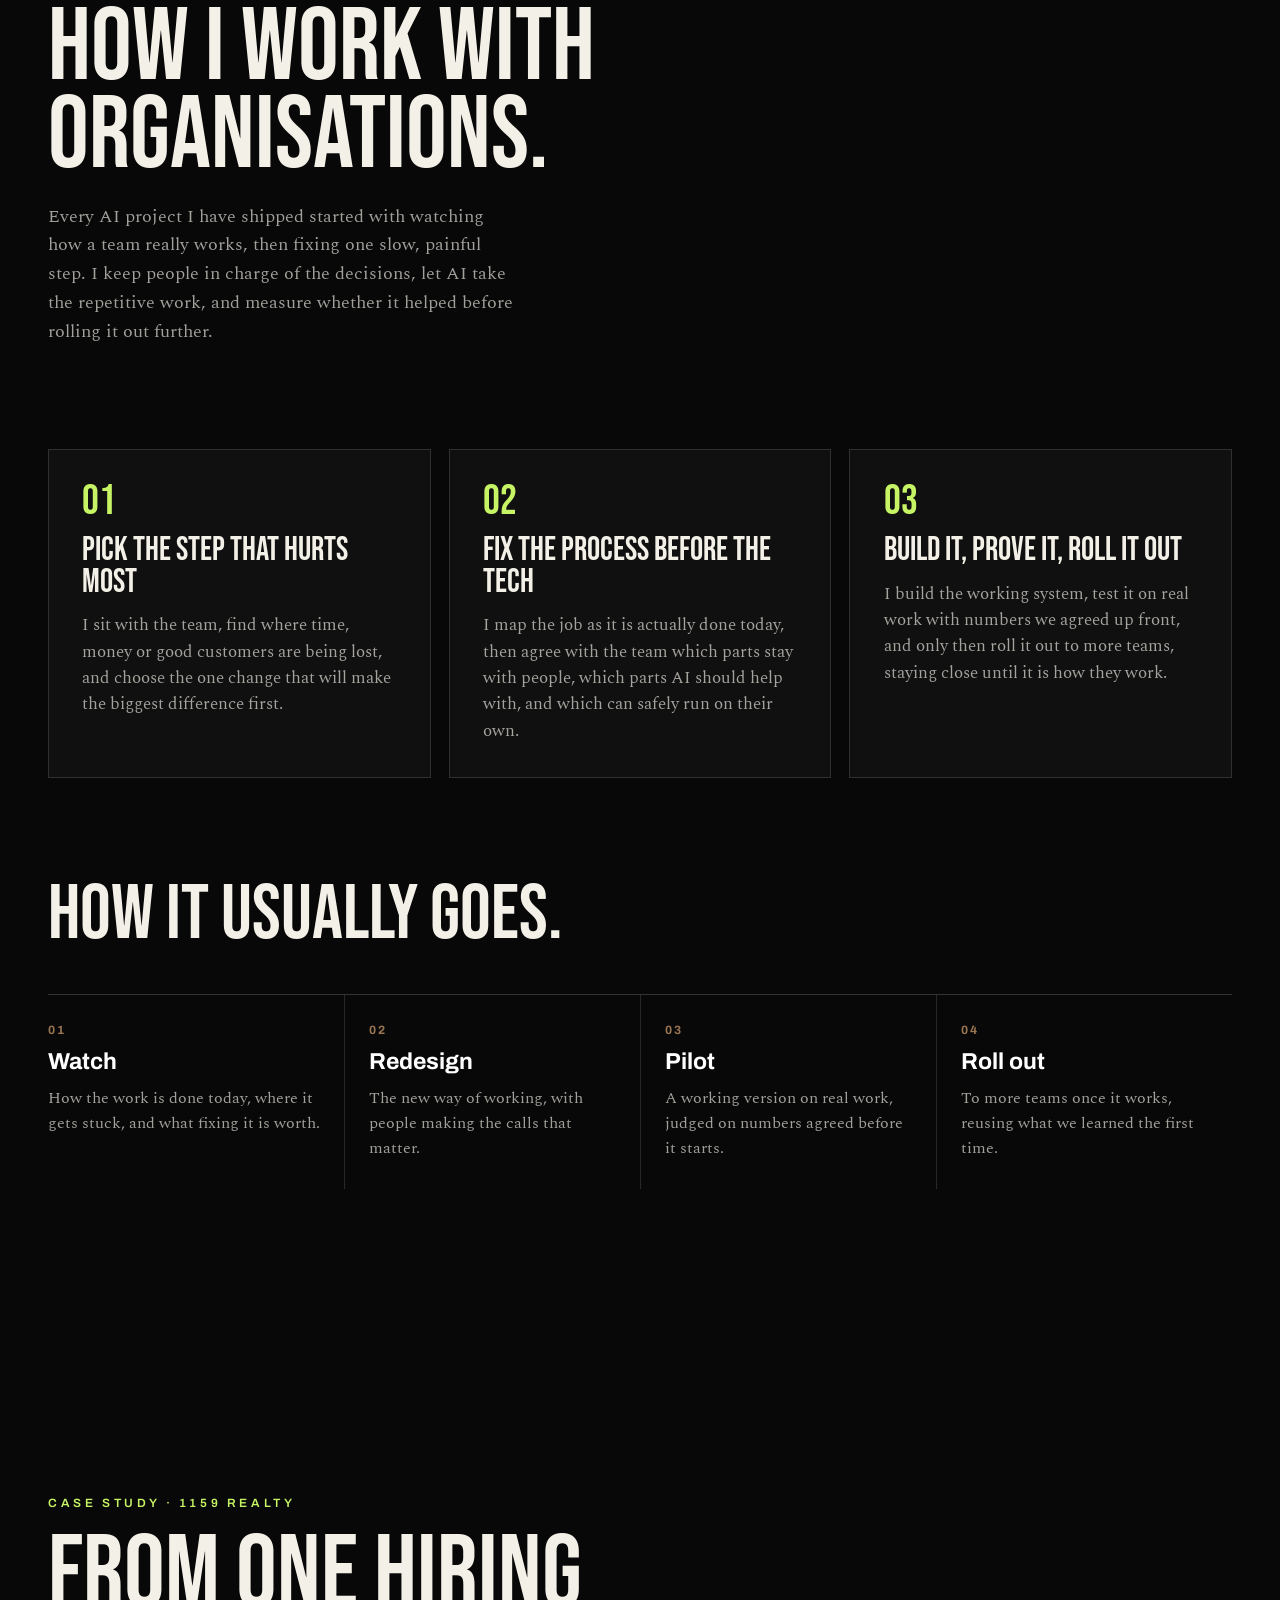
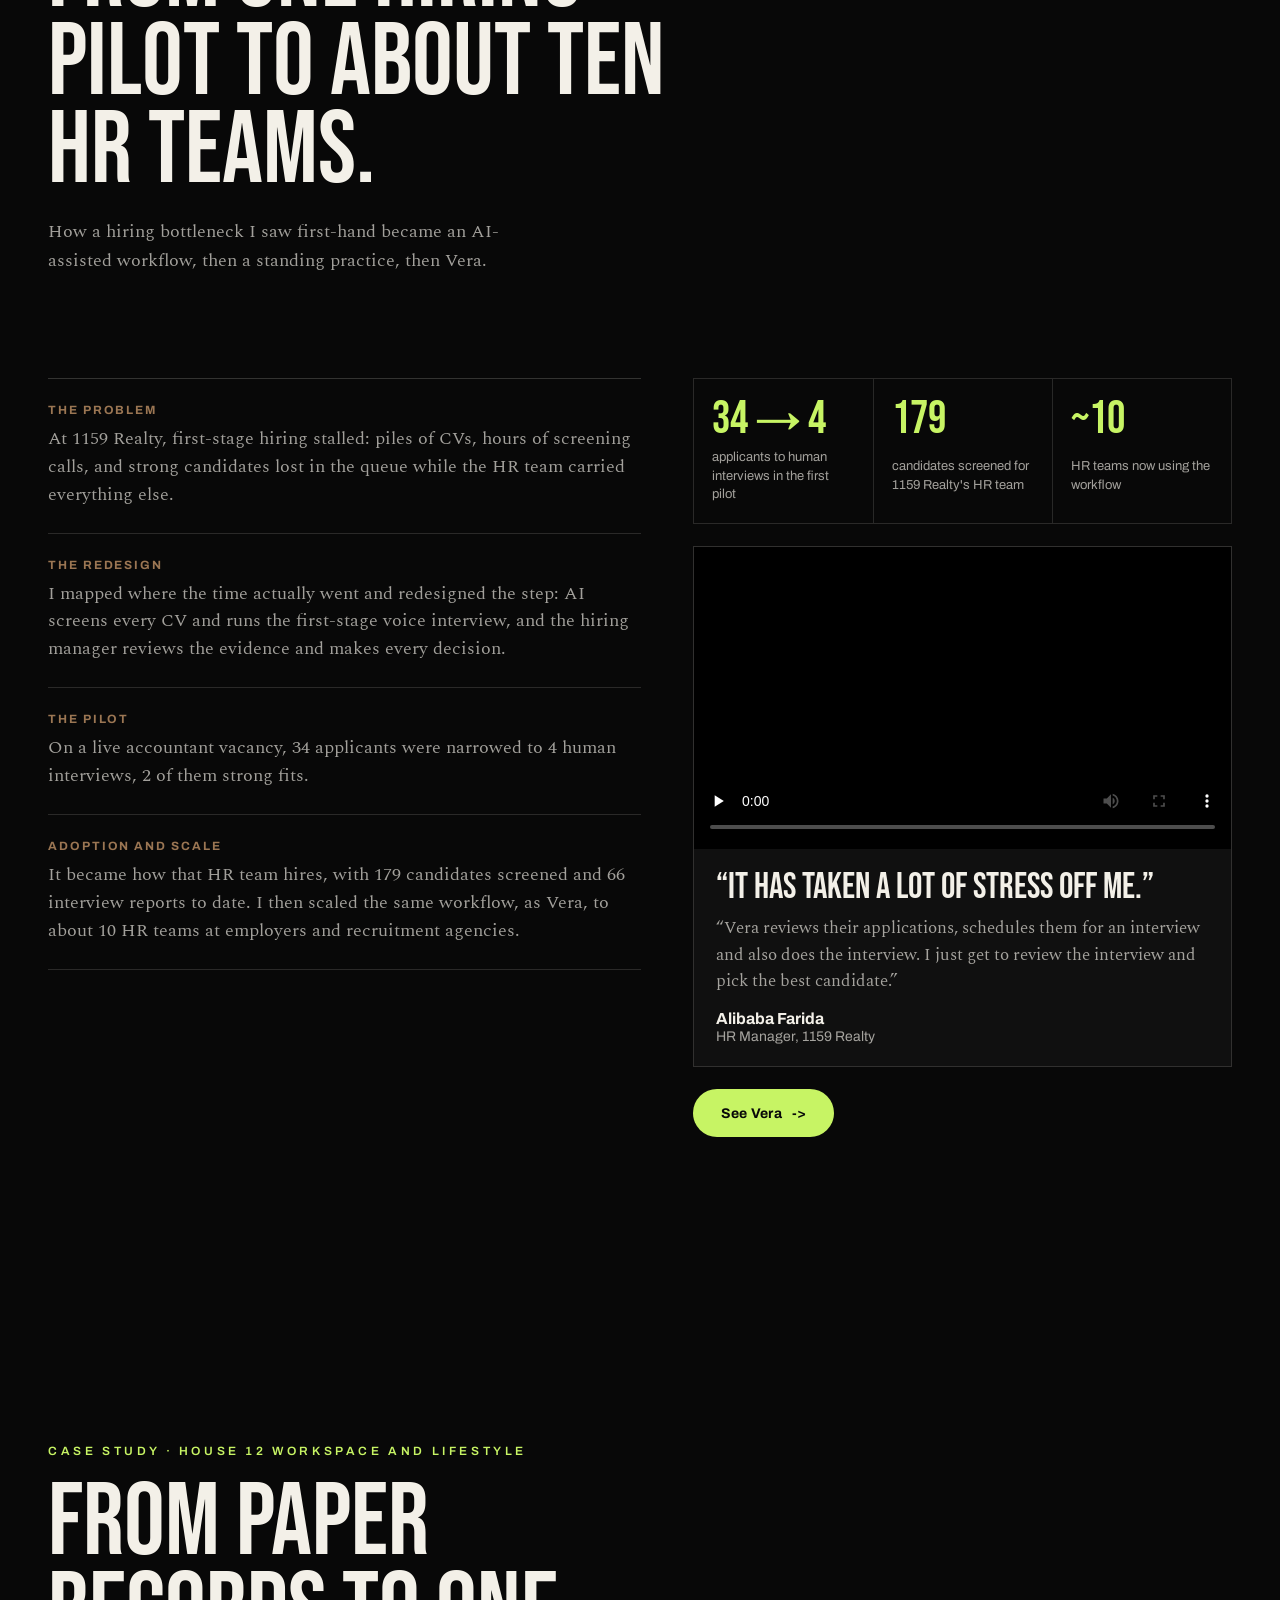
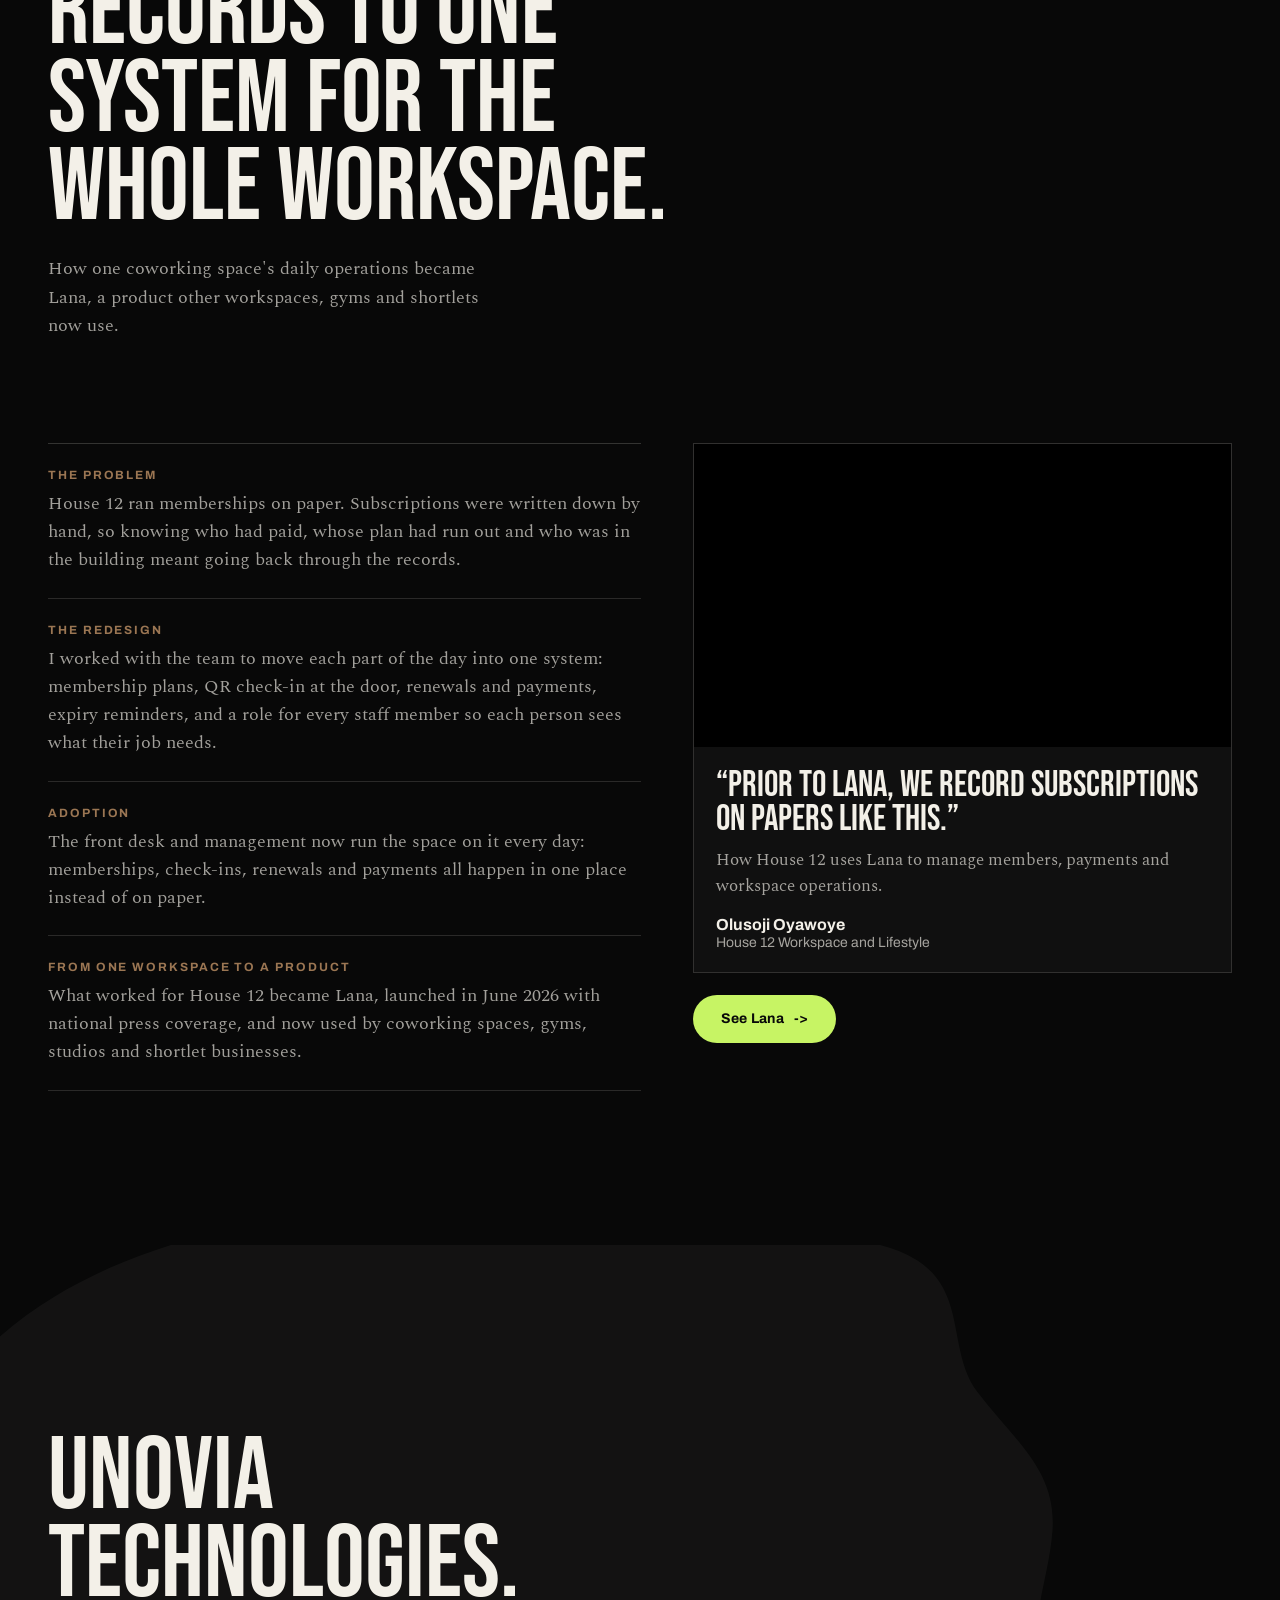
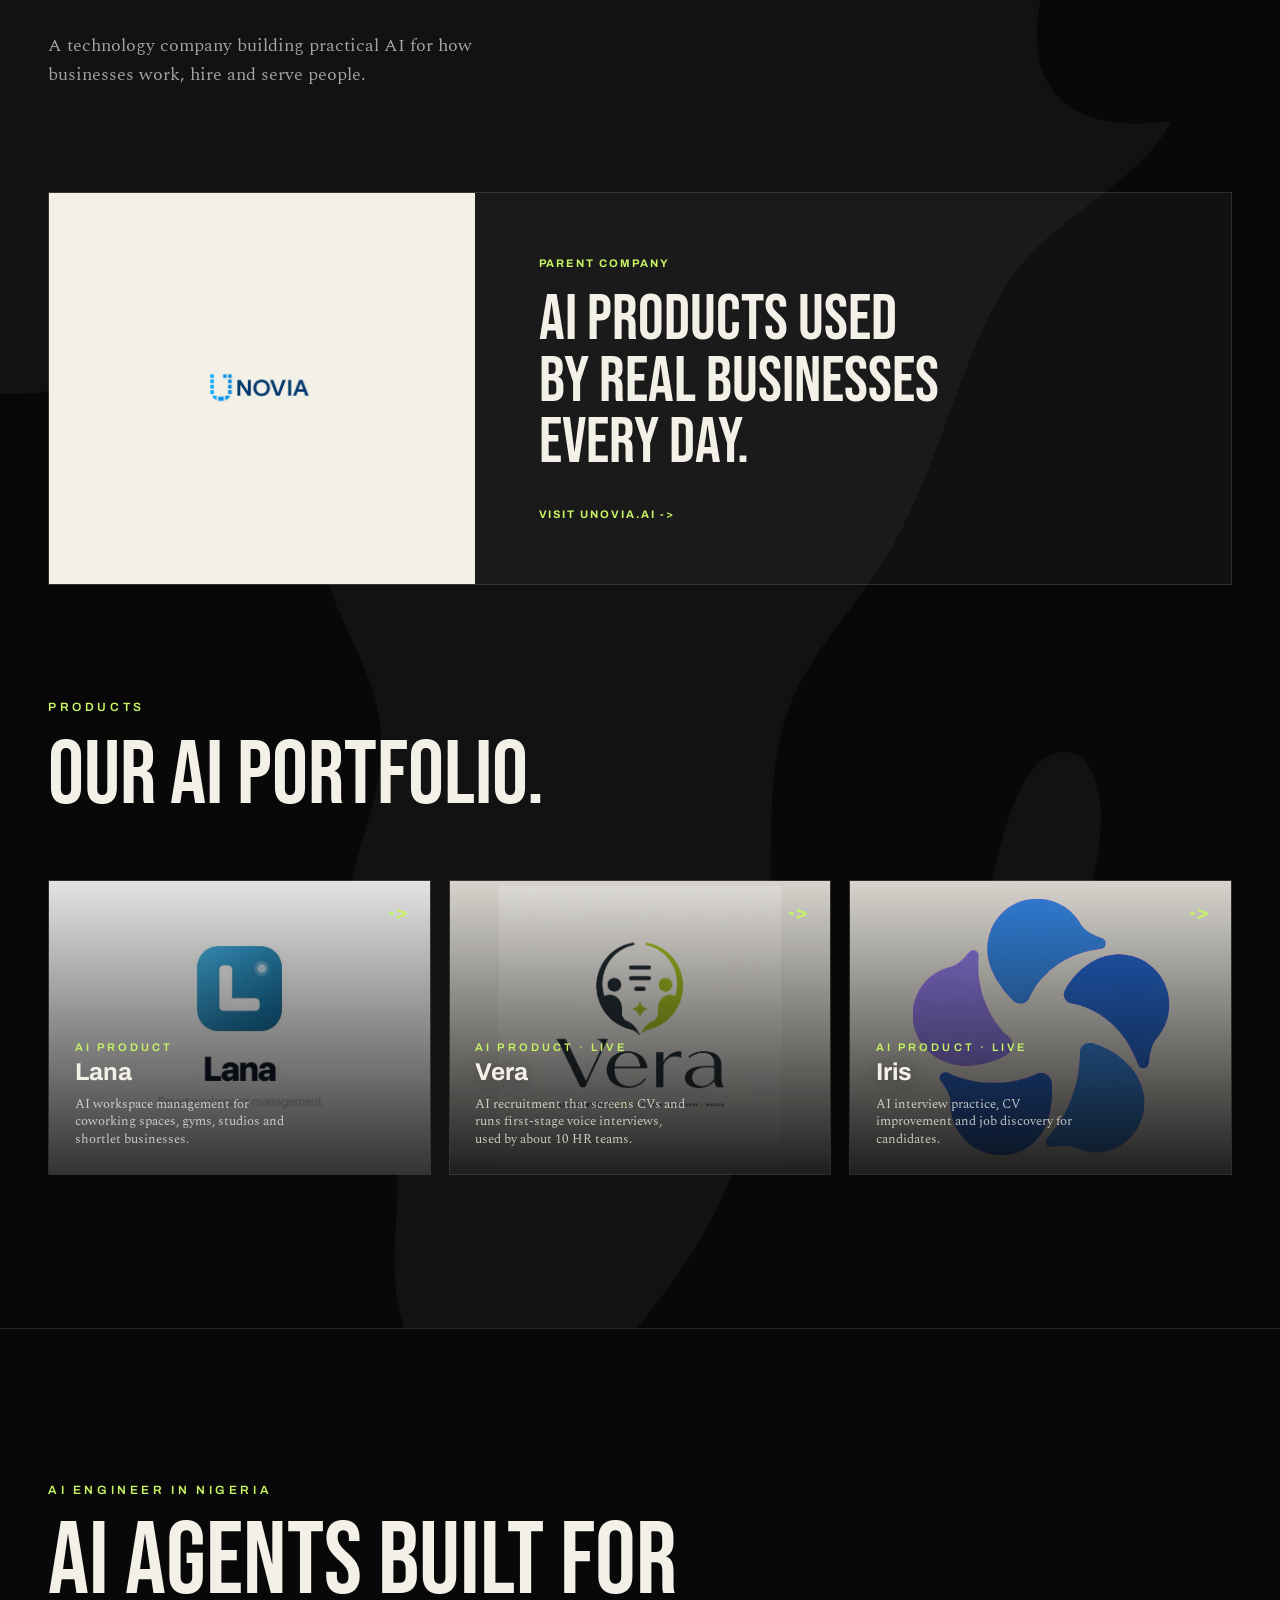
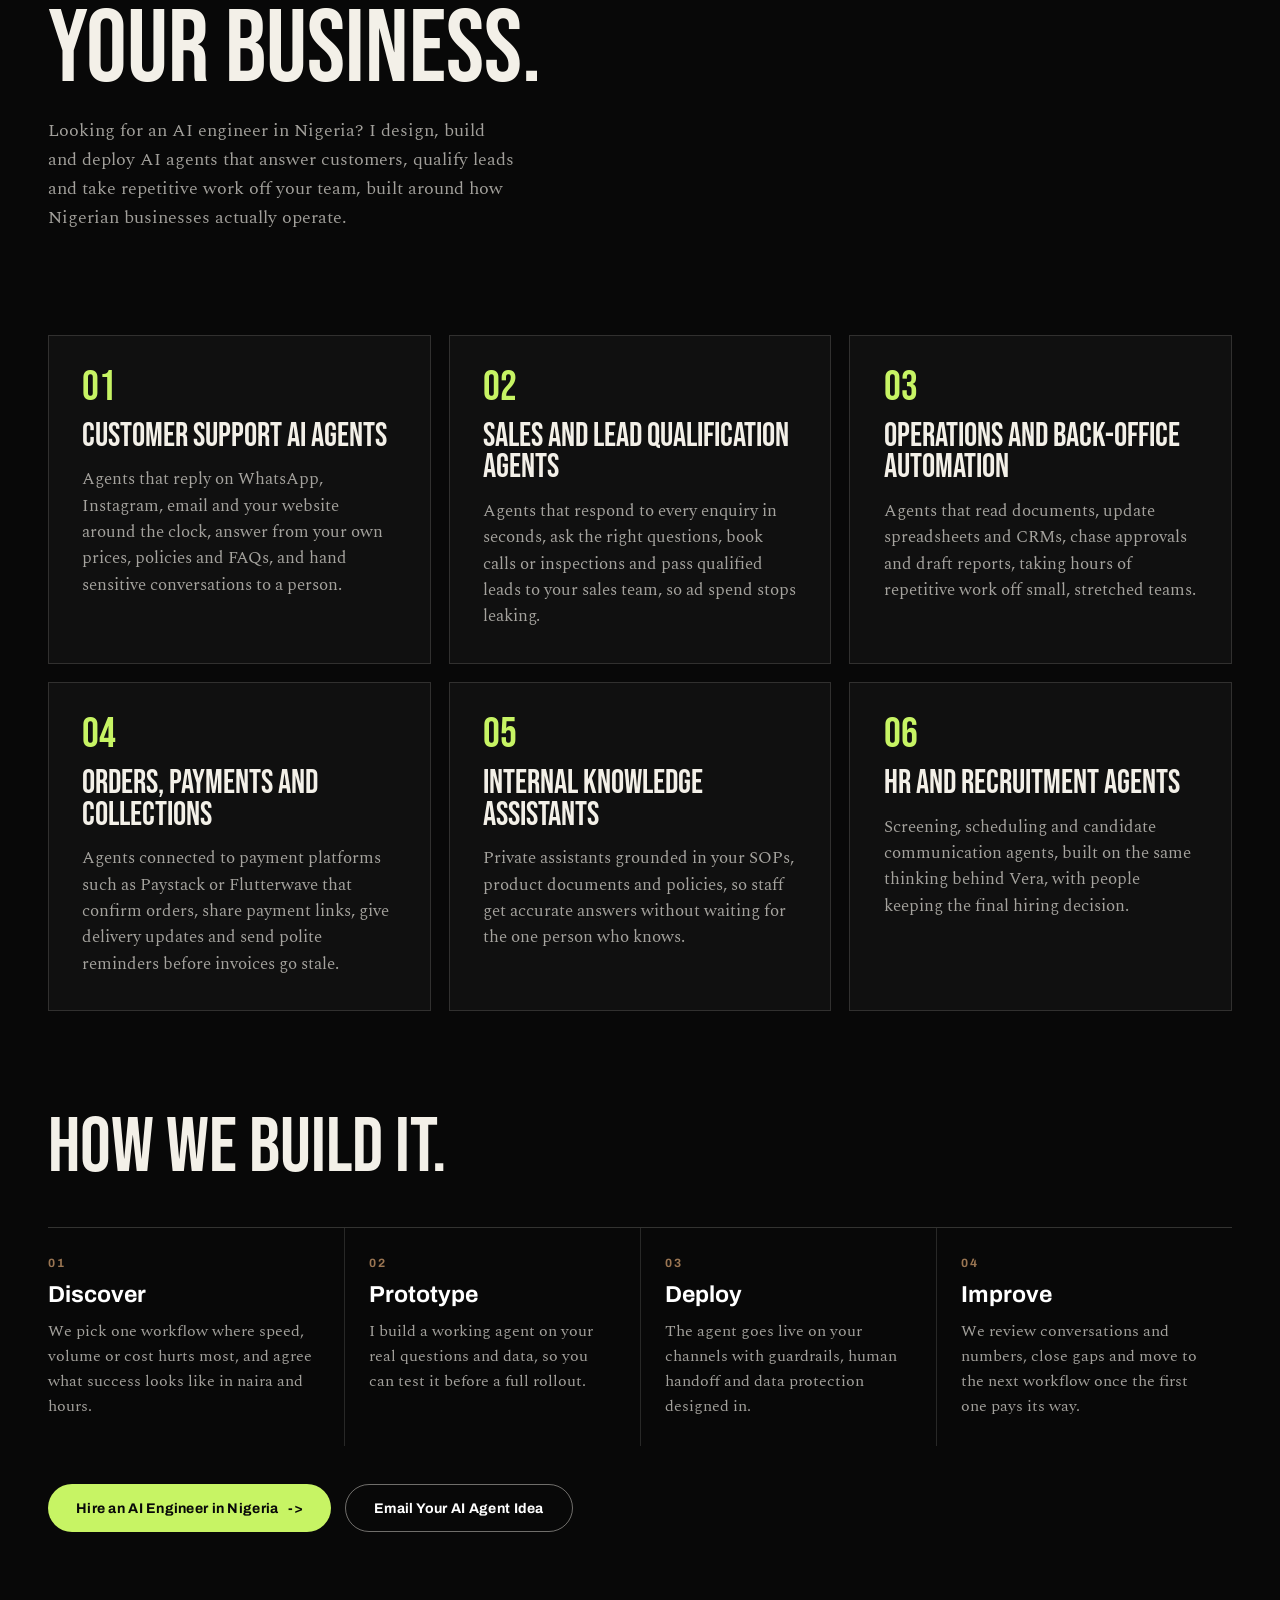
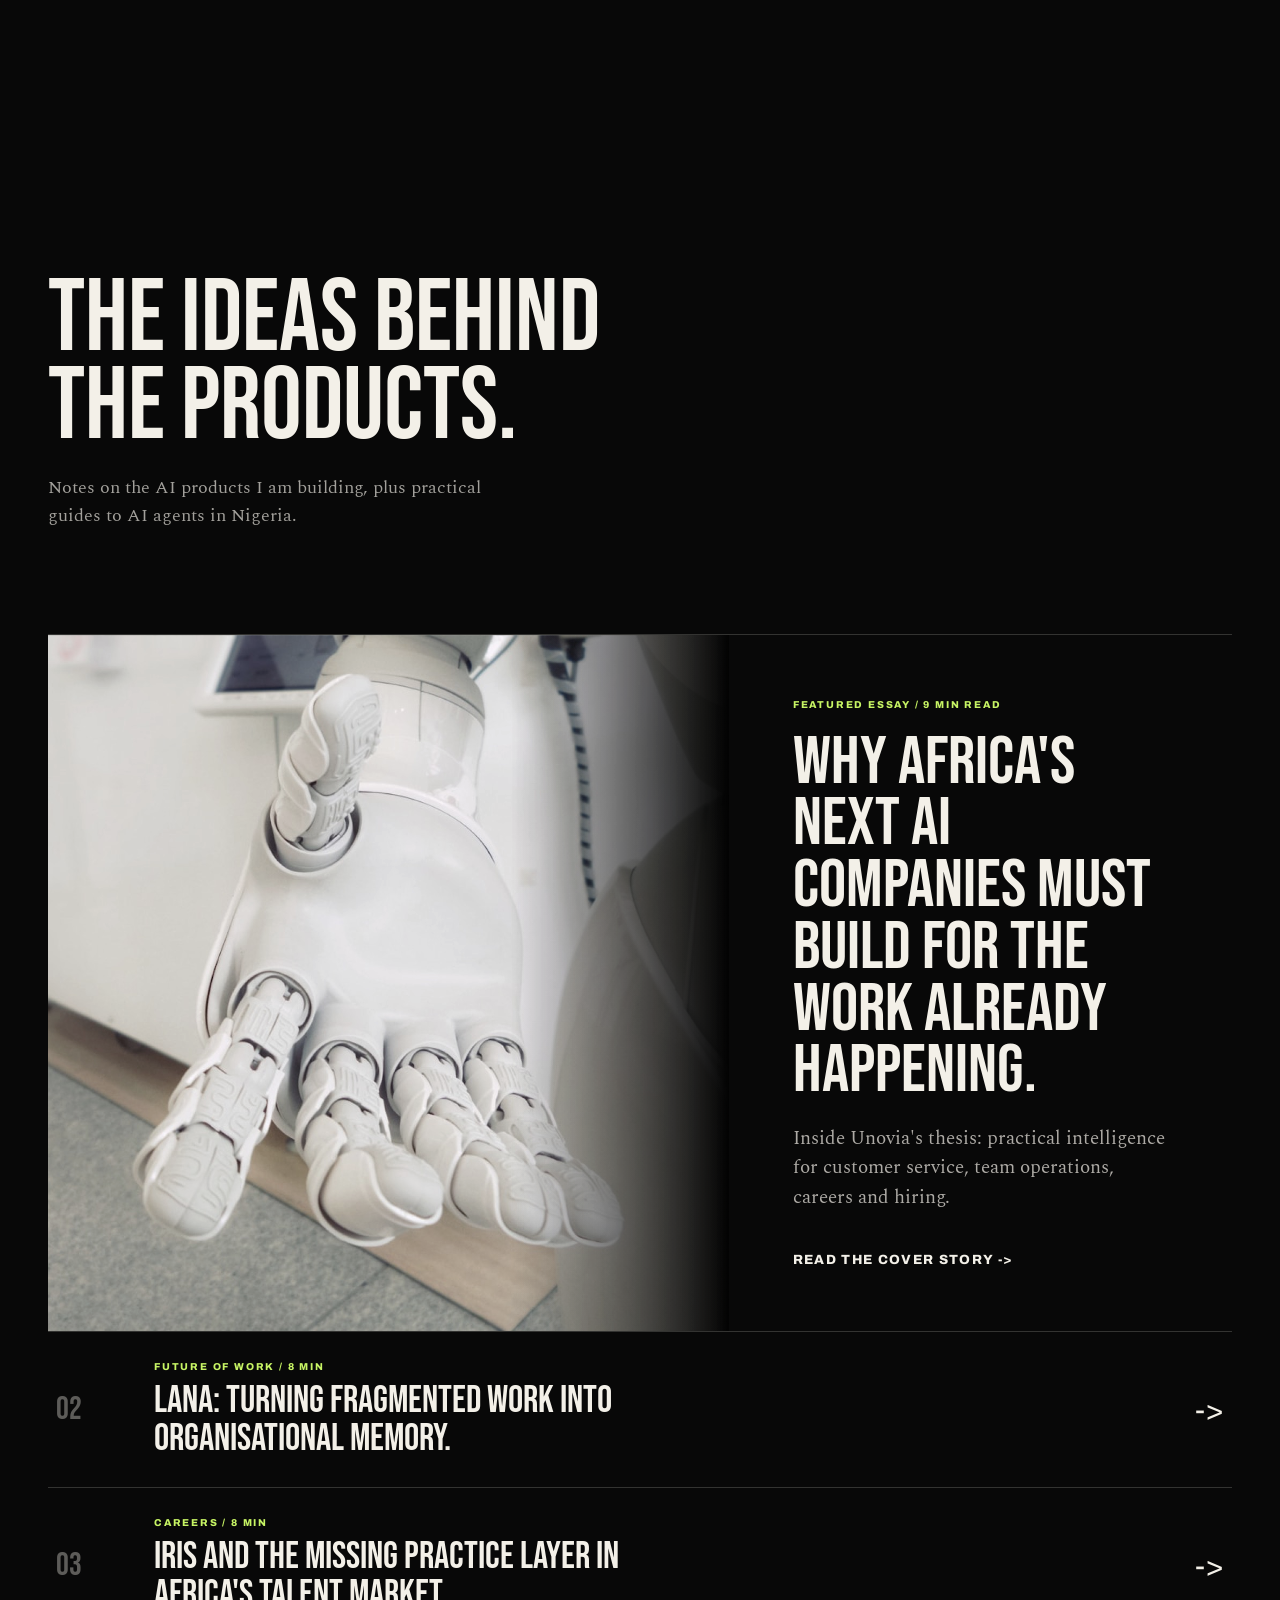
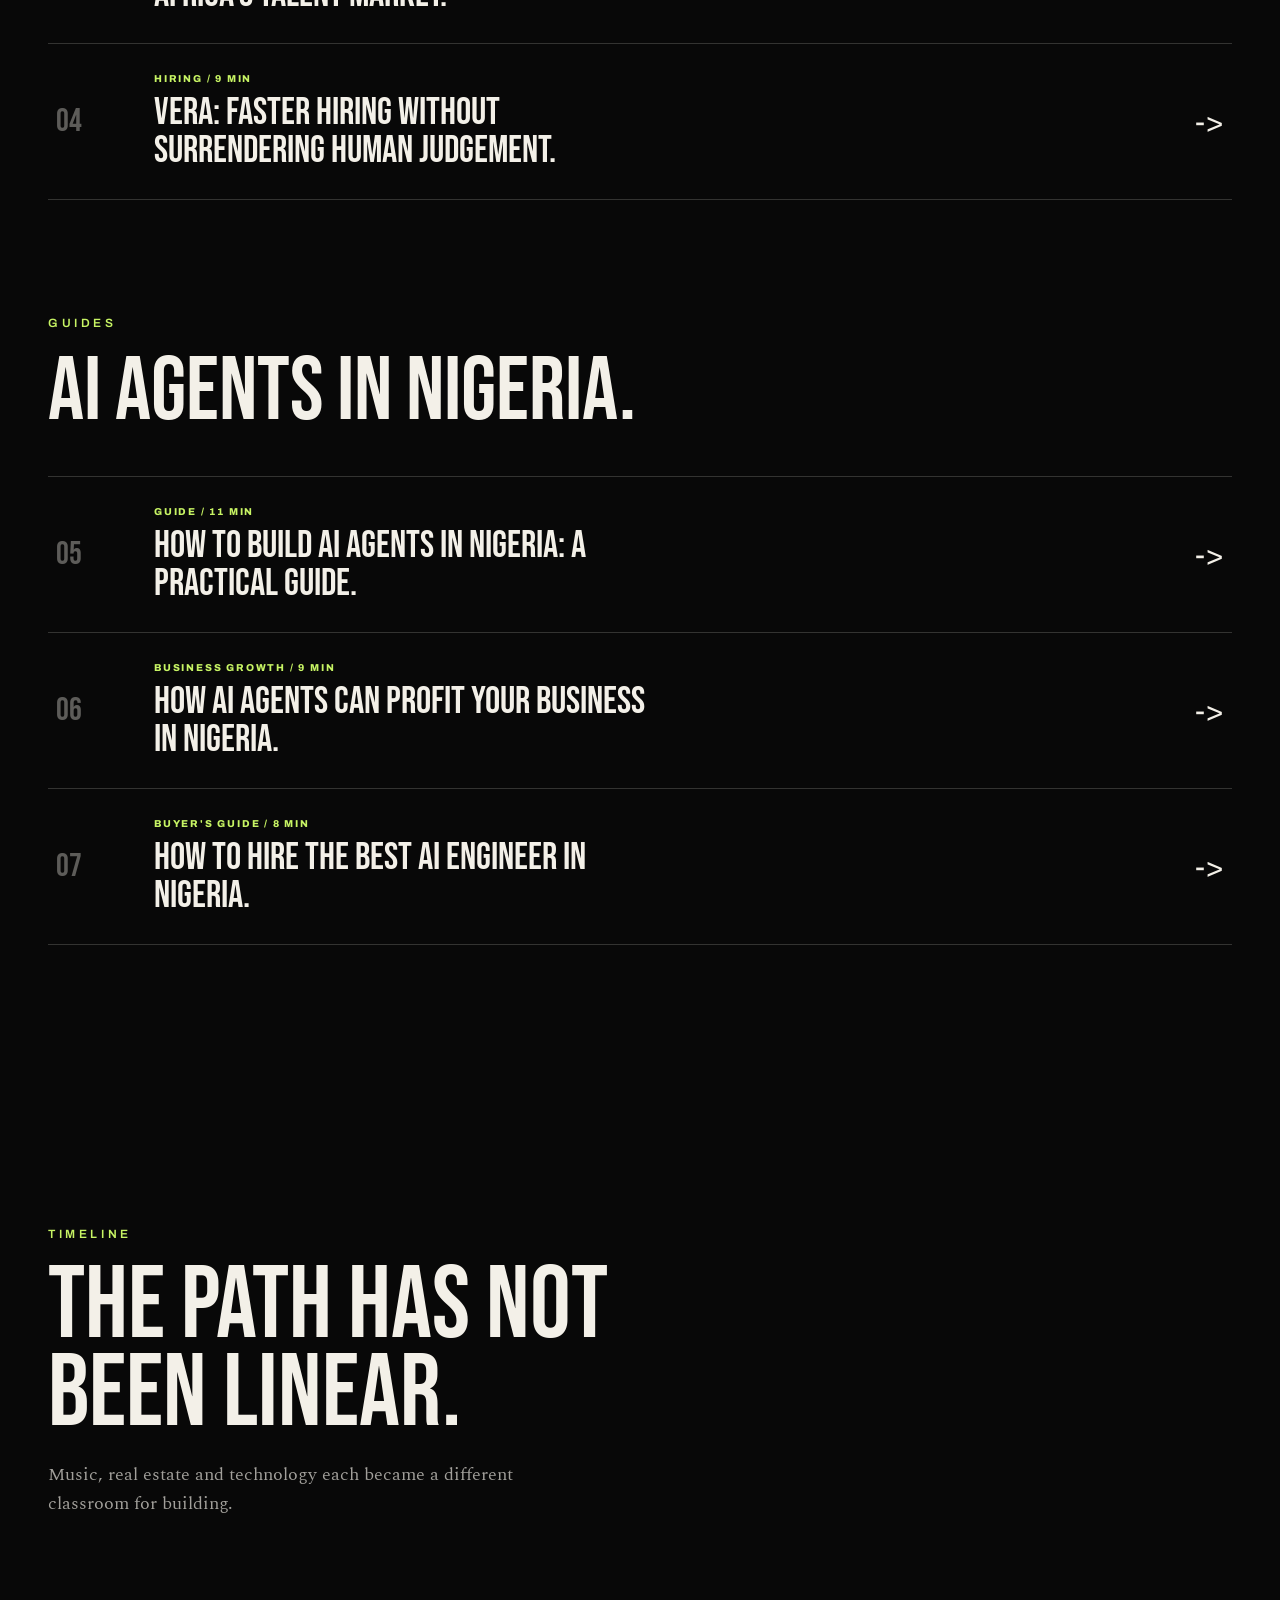
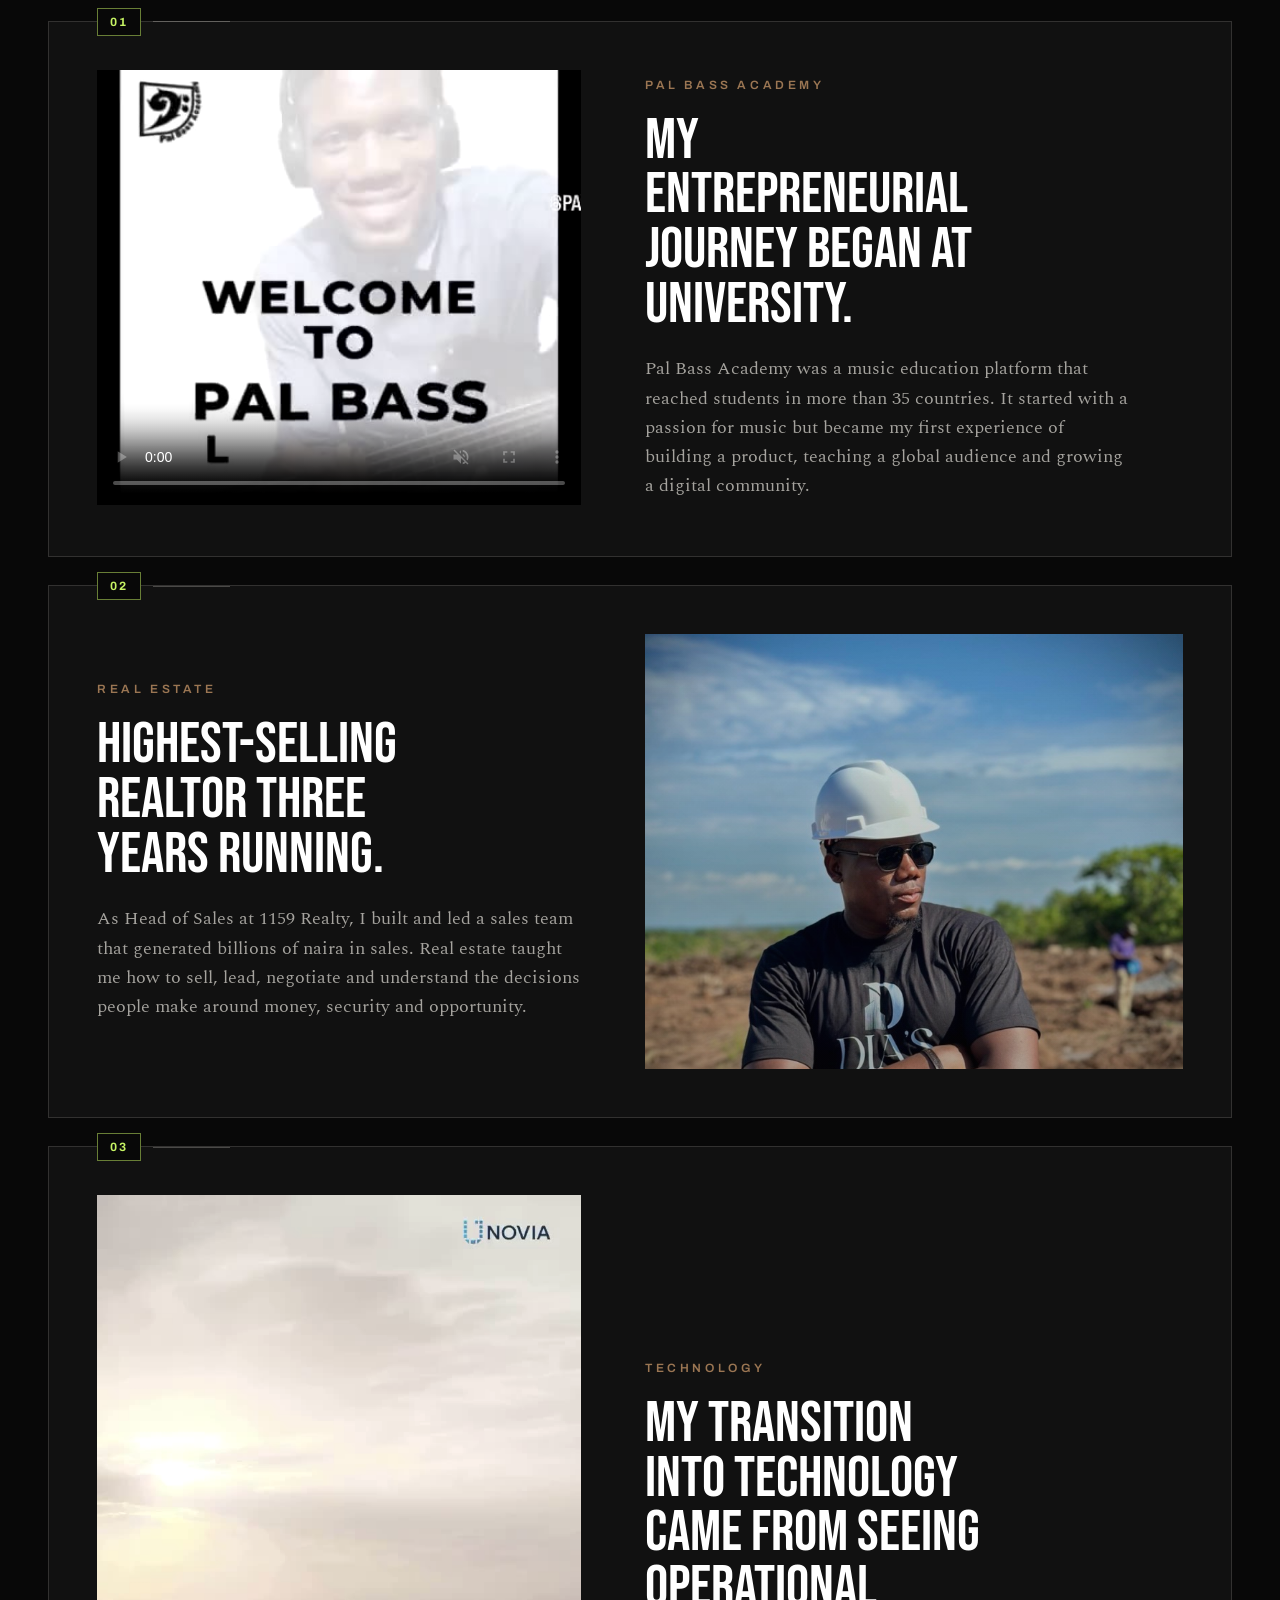
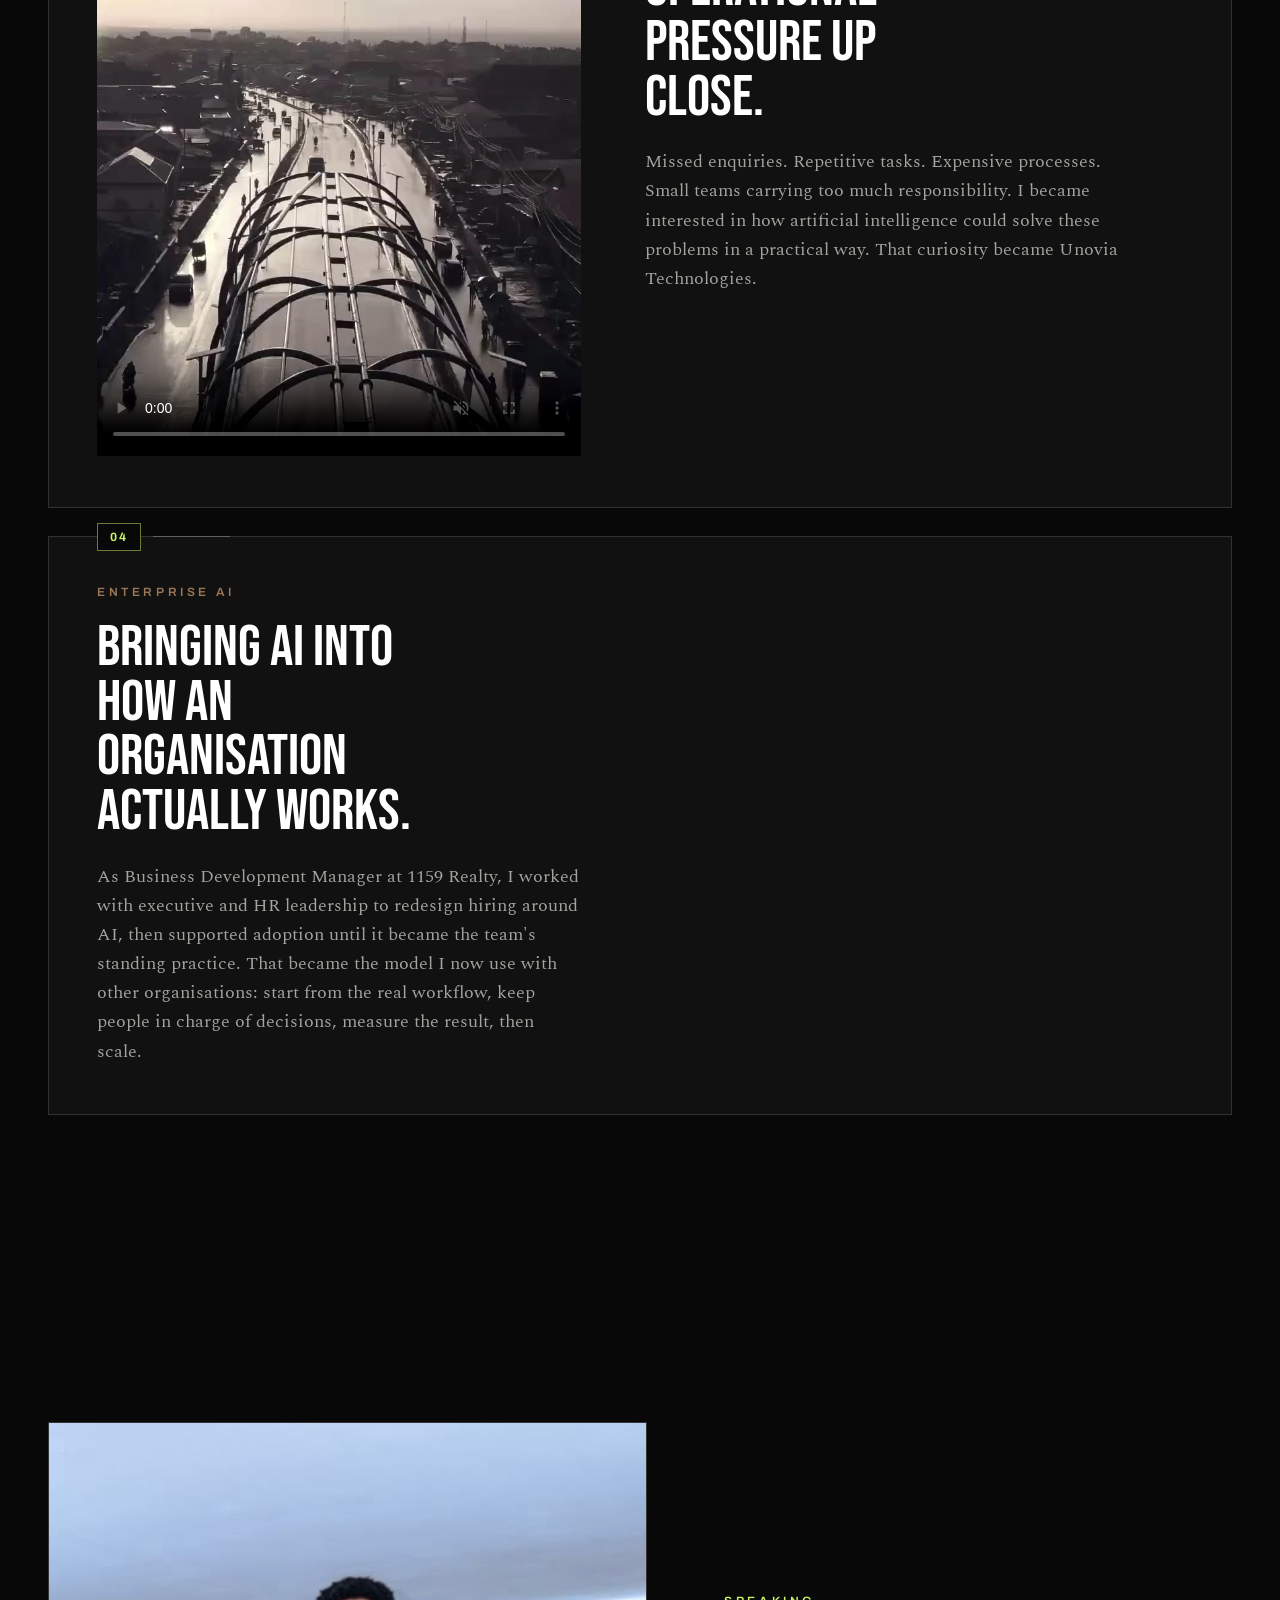
==== commit 06e6959b: "Remove Amber from the site; stop publishing working files - Amber product card, article link, articl" ====
--- a/index.html
+++ b/index.html
@@ -3,7 +3,7 @@
   <head>
     <meta charset="utf-8">
     <meta name="viewport" content="width=device-width, initial-scale=1">
-    <meta name="description" content="Pal Wabuson leads enterprise AI transformation and implementation: redesigning workflows so AI assists, automates and scales, with people in charge. AI engineer in Nigeria and founder of Unovia Technologies (Vera, Iris, Amber, Lana).">
+    <meta name="description" content="Pal Wabuson leads enterprise AI transformation and implementation: redesigning workflows so AI assists, automates and scales, with people in charge. AI engineer in Nigeria and founder of Unovia Technologies (Vera, Iris and Lana).">
     <title>Pal Wabuson | Enterprise AI Transformation &amp; Implementation, AI Engineer in Nigeria</title>
     <link rel="canonical" href="https://palwabuson.com/">
     <meta name="robots" content="index, follow, max-image-preview:large">
@@ -20,7 +20,7 @@
     <meta property="og:locale" content="en_NG">
     <meta property="og:url" content="https://palwabuson.com/">
     <meta property="og:title" content="Pal Wabuson | Enterprise AI Transformation &amp; Implementation">
-    <meta property="og:description" content="I help organisations move from AI experiments to AI that changes how work gets done. Founder of Unovia Technologies: Vera, Iris, Amber and Lana.">
+    <meta property="og:description" content="I help organisations move from AI experiments to AI that changes how work gets done. Founder of Unovia Technologies: Vera, Iris and Lana.">
     <meta property="og:image" content="https://palwabuson.com/assets/og-pal-wabuson.jpg">
     <meta property="og:image:width" content="1200">
     <meta property="og:image:height" content="630">
@@ -28,7 +28,7 @@
 
     <meta name="twitter:card" content="summary_large_image">
     <meta name="twitter:title" content="Pal Wabuson | AI Engineer in Nigeria Building AI Agents">
-    <meta name="twitter:description" content="I help organisations move from AI experiments to AI that changes how work gets done. Founder of Unovia Technologies: Vera, Iris, Amber and Lana.">
+    <meta name="twitter:description" content="I help organisations move from AI experiments to AI that changes how work gets done. Founder of Unovia Technologies: Vera, Iris and Lana.">
     <meta name="twitter:image" content="https://palwabuson.com/assets/og-pal-wabuson.jpg">
 
     <link rel="preload" as="image" href="./assets/media/posters/pal-ai-poster.jpg">
@@ -130,7 +130,7 @@
       "name": "Who is Pal Wabuson?",
       "acceptedAnswer": {
         "@type": "Answer",
-        "text": "Pal Wabuson is an AI engineer and entrepreneur in Nigeria, and the founder of Unovia Technologies, the company behind the AI products Amber, Lana, Iris and Vera. Pal designs and builds AI agents for businesses, speaks on artificial intelligence and entrepreneurship as a TEDx speaker, and previously led a real estate sales team that generated billions of naira in sales."
+        "text": "Pal Wabuson is an AI engineer and entrepreneur in Nigeria, and the founder of Unovia Technologies, the company behind the AI products Lana, Iris and Vera. Pal designs and builds AI agents for businesses, speaks on artificial intelligence and entrepreneurship as a TEDx speaker, and previously led a real estate sales team that generated billions of naira in sales."
       }
     },
     {
@@ -412,12 +412,6 @@
             <h3>Our AI Portfolio.</h3>
           </div>
           <div class="featured-tiles">
-            <a class="featured-tile logo-tile reveal" href="https://amber.unovia.ai" aria-label="Visit the Amber website" style="--tile-image: url('./assets/brand/amber-logo.png')">
-              <span class="tile-kicker">AI Product</span>
-              <strong>Amber</strong>
-              <span class="tile-desc">AI consultation agent that holds discovery calls, qualifies opportunities and supports follow-up.</span>
-              <span class="tile-arrow" aria-hidden="true">-></span>
-            </a>
             <a class="featured-tile reveal d1" href="https://lana.unovia.ai" aria-label="Visit the Lana website" style="--tile-image: url('./assets/brand/lana-logo.jpg')">
               <span class="tile-kicker">AI Product</span>
               <strong>Lana</strong>
@@ -517,11 +511,6 @@
               </div>
             </a>
             <div class="article-index" aria-label="More product essays">
-              <a class="article-row reveal" href="./articles/amber-ai-customer-support-africa.html">
-                <span class="article-number">01</span>
-                <span class="article-row-copy"><small>Customer experience / 8 min</small><strong>Amber and the case for AI customer support built around African business.</strong></span>
-                <span class="article-row-arrow" aria-hidden="true">-></span>
-              </a>
               <a class="article-row reveal d1" href="./articles/lana-ai-workspace-management-africa.html">
                 <span class="article-number">02</span>
                 <span class="article-row-copy"><small>Future of work / 8 min</small><strong>Lana: turning fragmented work into organisational memory.</strong></span>
@@ -733,7 +722,7 @@
           <div class="story-panel-copy">
             <p class="eyebrow lime">AI Lecture</p>
             <h2>Artificial intelligence, explained from the builder's side.</h2>
-            <p>A lecture chapter for the ideas behind Unovia, Amber, Lana, Iris, Vera and intelligent systems for businesses.</p>
+            <p>A lecture chapter for the ideas behind Unovia, Lana, Iris, Vera and intelligent systems for businesses.</p>
           </div>
           <div class="video-embed" data-youtube="XKH4xb9HJGY"></div>
         </div>
@@ -781,7 +770,7 @@
           <div class="faq-list reveal">
             <details class="faq-item" open>
               <summary>Who is Pal Wabuson?</summary>
-              <div class="faq-answer"><p>Pal Wabuson is an AI engineer and entrepreneur in Nigeria, and the founder of Unovia Technologies, the company behind the AI products Amber, Lana, Iris and Vera. Pal designs and builds AI agents for businesses, speaks on artificial intelligence and entrepreneurship as a TEDx speaker, and previously led a real estate sales team that generated billions of naira in sales.</p></div>
+              <div class="faq-answer"><p>Pal Wabuson is an AI engineer and entrepreneur in Nigeria, and the founder of Unovia Technologies, the company behind the AI products Lana, Iris and Vera. Pal designs and builds AI agents for businesses, speaks on artificial intelligence and entrepreneurship as a TEDx speaker, and previously led a real estate sales team that generated billions of naira in sales.</p></div>
             </details>
             <details class="faq-item">
               <summary>I need an AI engineer in Nigeria. Can you help?</summary>
--- a/styles.css
+++ b/styles.css
@@ -4001,3 +4001,10 @@
 .case-review blockquote p {
   font-weight: 400;
 }
+
+/* Three products (Lana, Vera, Iris): three columns from tablet width up. */
+@media (min-width: 761px) {
+  .featured-tiles {
+    grid-template-columns: repeat(3, minmax(0, 1fr));
+  }
+}
